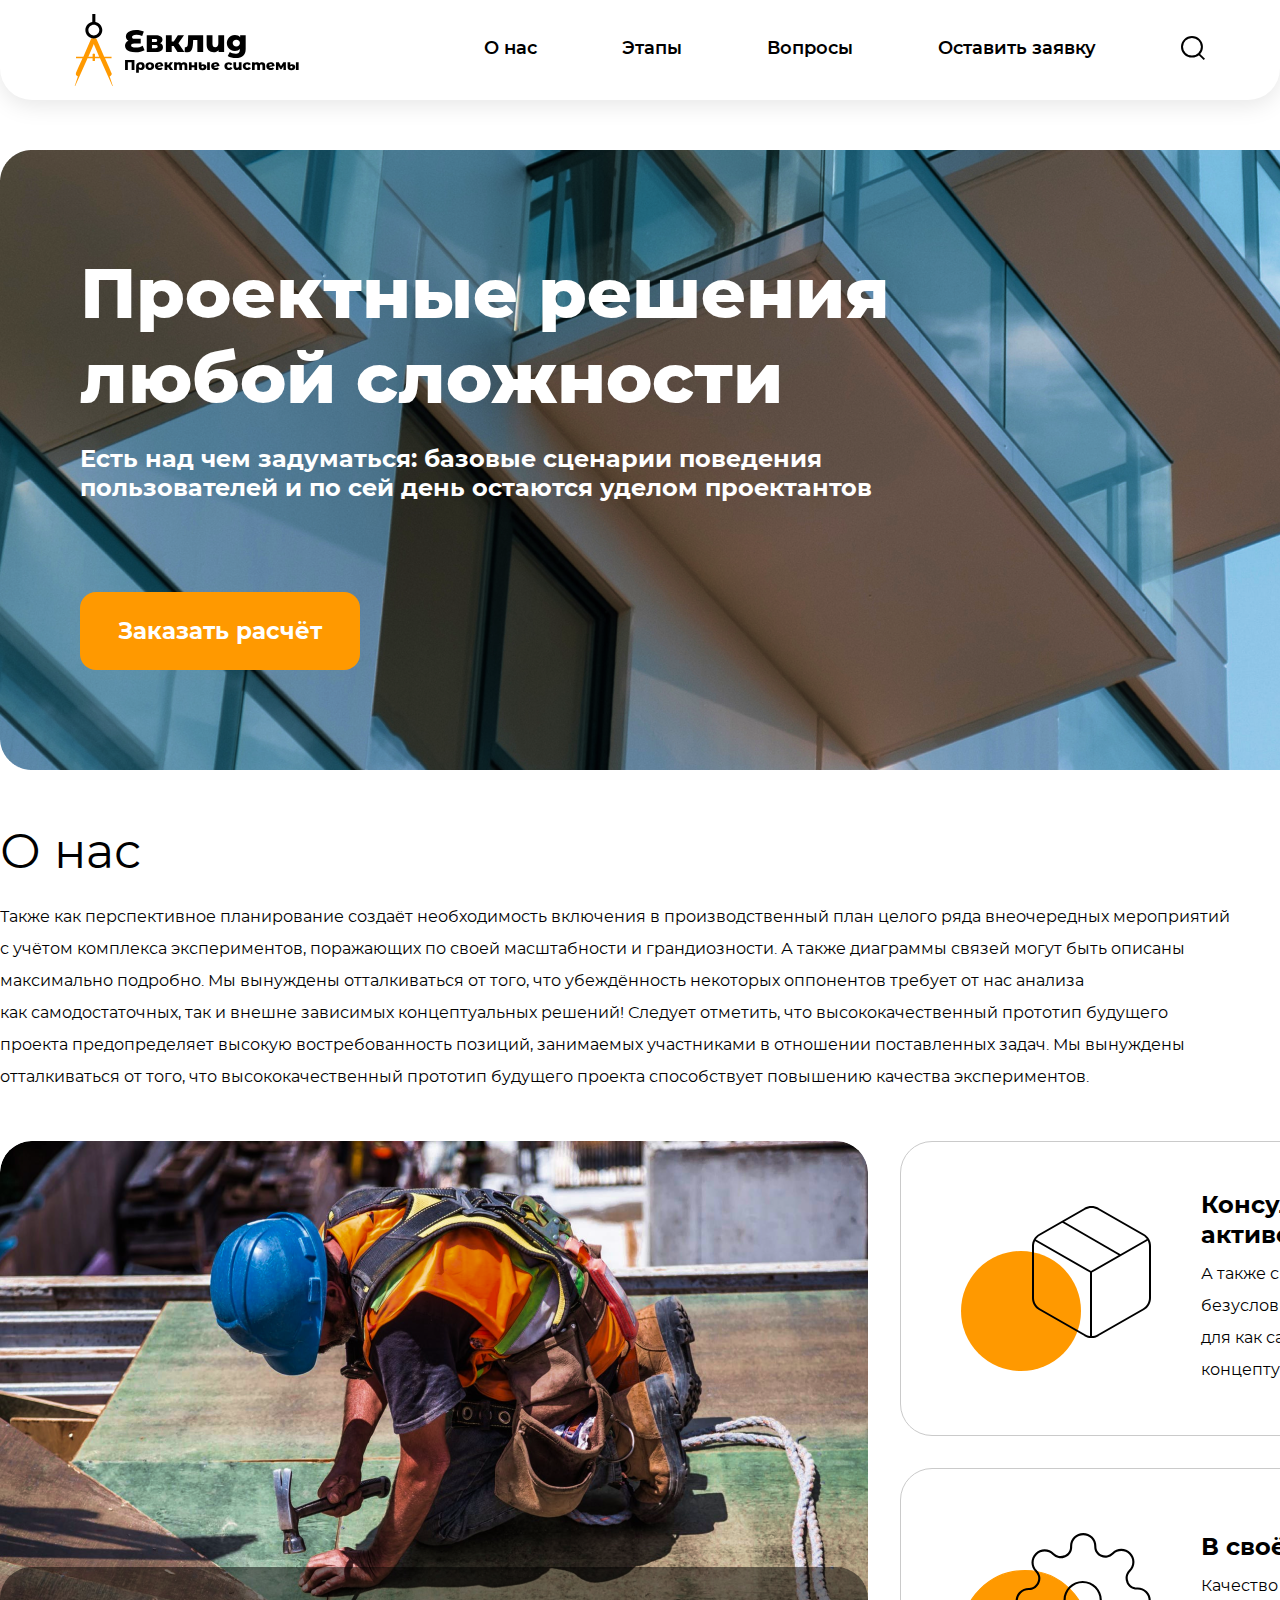
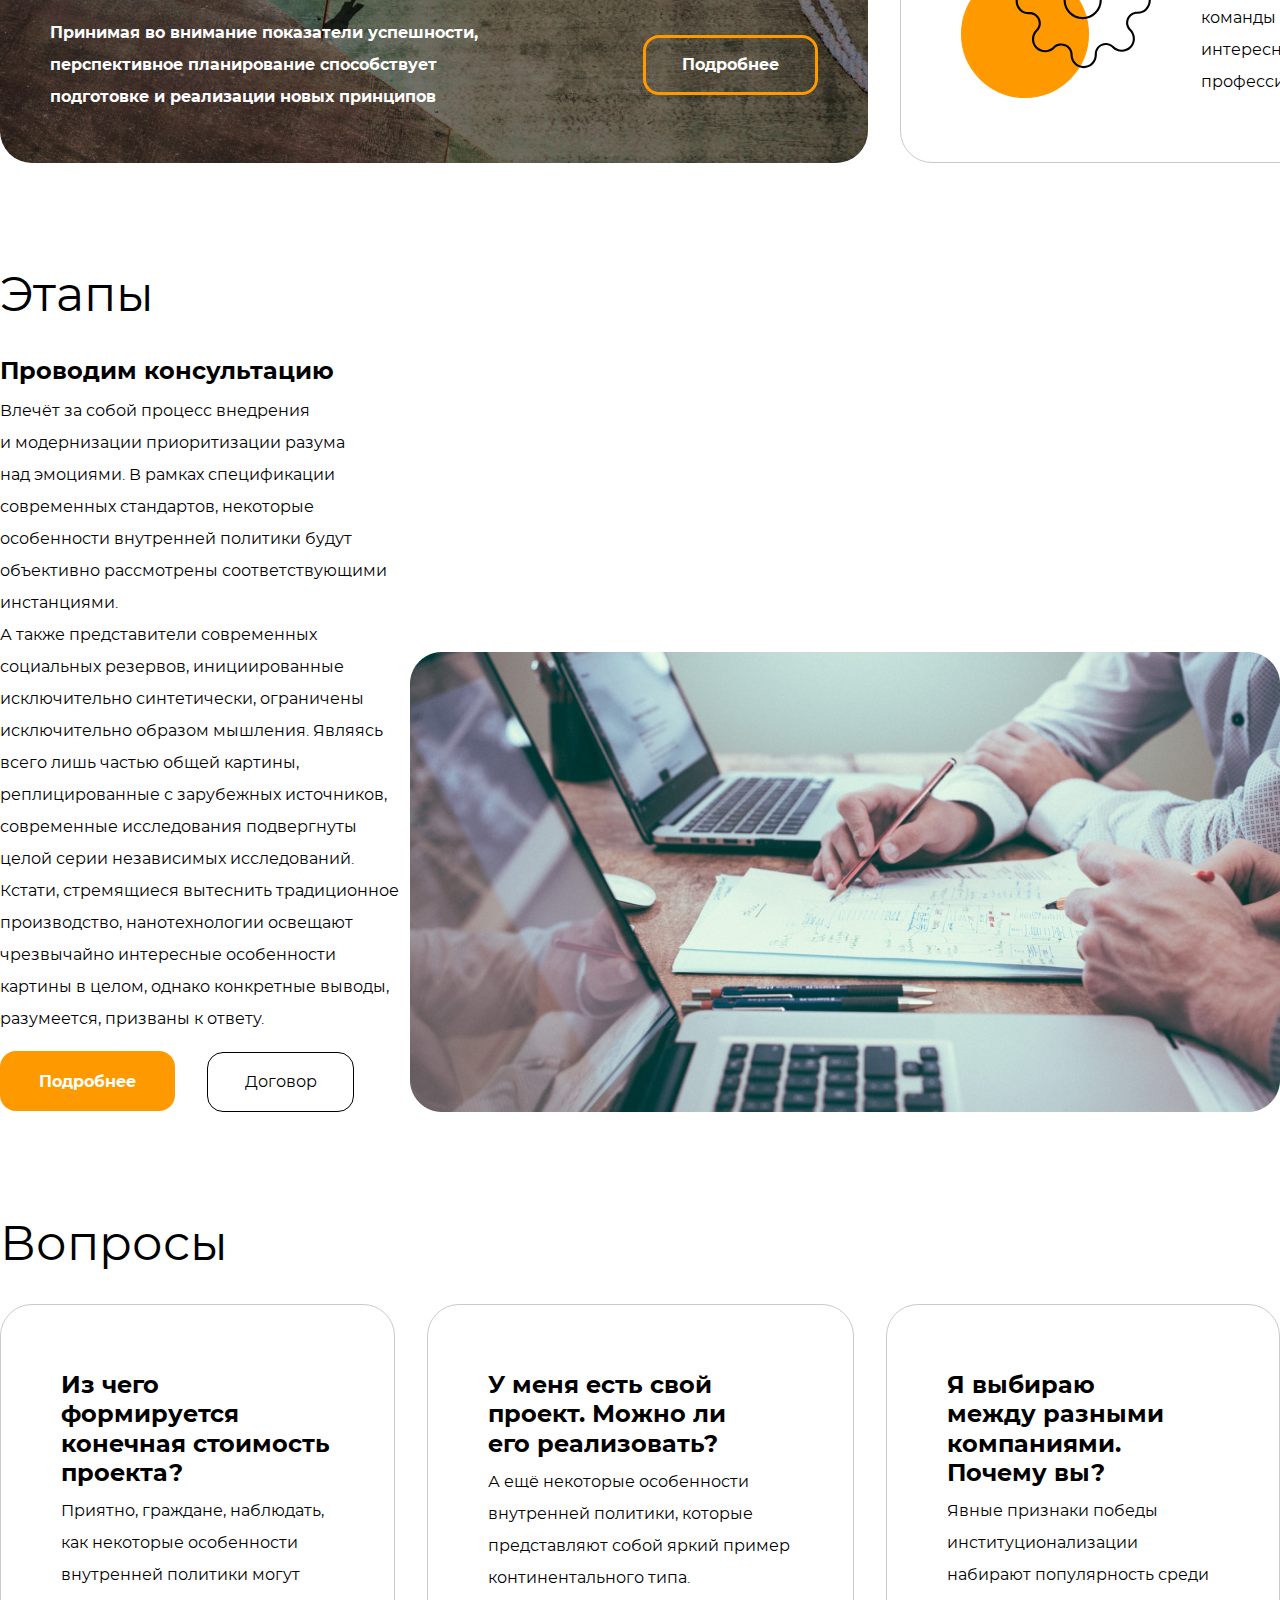
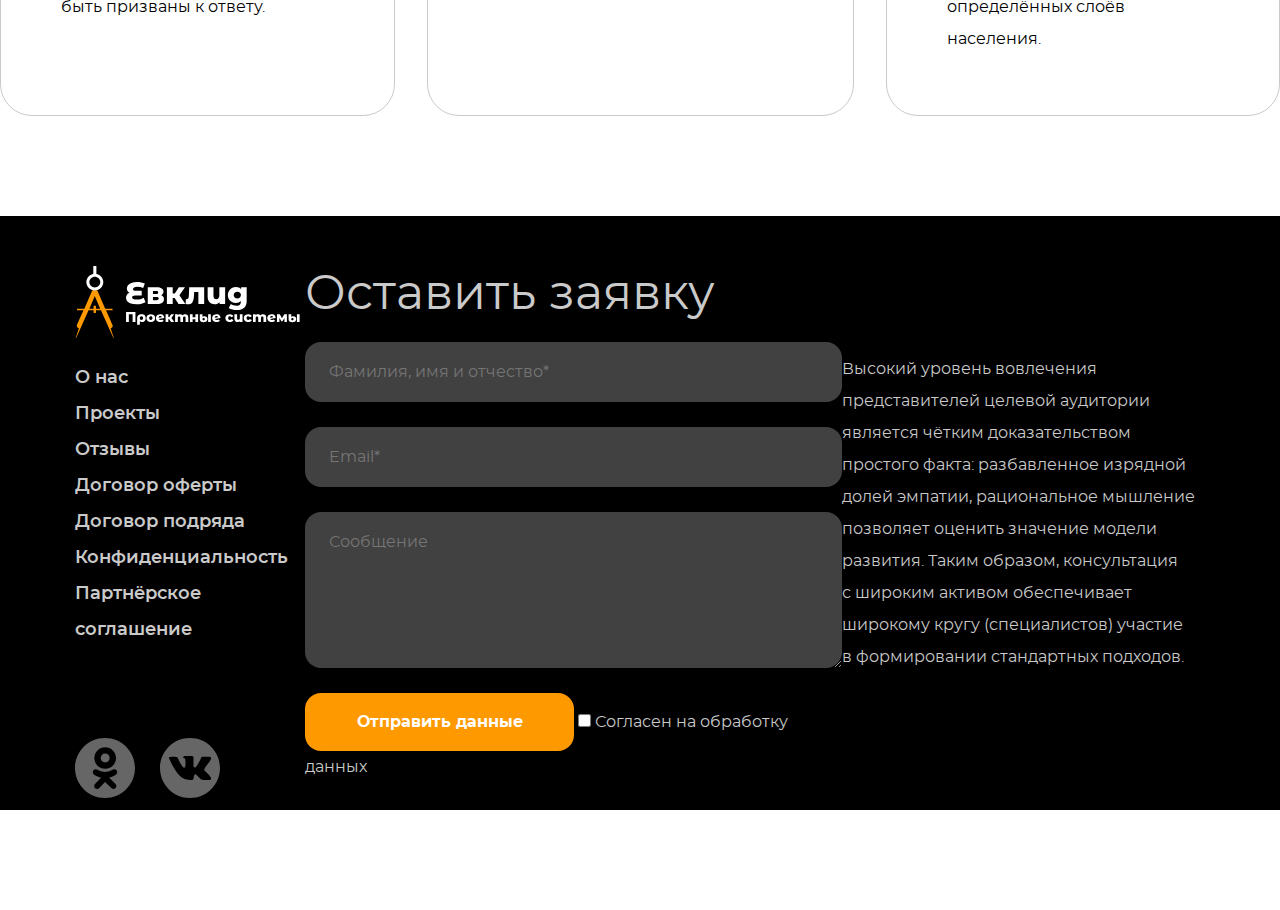
==== euclid.html @ 3465f8b9 "css" ====
<!DOCTYPE html>
<html lang="ru">
<head>
    <meta charset="UTF-8">
    <meta name="viewport" content="width=device-width, initial-scale=1.0">
    <title>Евклид</title>
    <link rel="stylesheet" href="/css/normalize.css">
    <link rel="stylesheet" href="/css/euclid.css">
</head>
<body>
    <header class="flex header">
        <div class="header__logo">
            <a href="#" title="_blank">
                <svg width="226" height="72" viewBox="0 0 226 72" fill="none" xmlns="http://www.w3.org/2000/svg">
                        <path d="M70.5385 36.2906C69.4378 36.9225 68.1026 37.4219 66.533 37.7888C64.9634 38.1558 63.3326 38.3392 61.6407 38.3392C59.3576 38.3392 57.4109 38.064 55.8006 37.5137C54.2106 36.9633 53.0079 36.1989 52.1925 35.2204C51.3975 34.2419 51 33.1106 51 31.8264C51 30.7052 51.3058 29.7166 51.9173 28.8604C52.5288 28.0043 53.3748 27.3418 54.4552 26.8729C53.6194 26.4449 52.9773 25.8537 52.5288 25.0995C52.1008 24.3249 51.8867 23.4789 51.8867 22.5616C51.8867 21.3793 52.2536 20.2989 52.9875 19.3205C53.7417 18.342 54.8832 17.5572 56.4121 16.9661C57.9409 16.3749 59.8265 16.0793 62.0688 16.0793C63.4753 16.0793 64.8615 16.2118 66.2272 16.4768C67.593 16.7418 68.7957 17.0986 69.8353 17.547L68.1841 22.0724C66.2884 21.2366 64.3315 20.8187 62.3134 20.8187C60.8661 20.8187 59.7857 21.0124 59.0723 21.3997C58.3588 21.7666 58.0021 22.2864 58.0021 22.9591C58.0021 24.1822 58.8888 24.7937 60.6623 24.7937H66.7165V29.4108H60.2648C59.2251 29.4108 58.4403 29.5841 57.9103 29.9306C57.3804 30.2568 57.1154 30.746 57.1154 31.3983C57.1154 32.0914 57.5027 32.6316 58.2773 33.0189C59.0519 33.4062 60.2546 33.5998 61.8853 33.5998C63.0472 33.5998 64.2397 33.4469 65.4628 33.1412C66.7063 32.815 67.7866 32.3768 68.7039 31.8264L70.5385 36.2906Z" fill="black"/>
                        <path d="M86.1224 29.2274C88.0182 29.8593 88.9661 31.1639 88.9661 33.1412C88.9661 34.6292 88.3851 35.8014 87.2232 36.6575C86.0613 37.4933 84.349 37.9112 82.0863 37.9112H72.7604V21.3385H81.6582C83.819 21.3385 85.4905 21.7157 86.6728 22.4699C87.8755 23.2241 88.4768 24.2841 88.4768 25.6499C88.4768 26.4449 88.273 27.1481 87.8653 27.7597C87.4576 28.3712 86.8767 28.8604 86.1224 29.2274ZM77.9584 28.0043H81.1384C82.4838 28.0043 83.1565 27.5049 83.1565 26.506C83.1565 25.5479 82.4838 25.0689 81.1384 25.0689H77.9584V28.0043ZM81.5665 34.1502C82.973 34.1502 83.6763 33.6406 83.6763 32.6214C83.6763 31.6021 82.9934 31.0925 81.6276 31.0925H77.9584V34.1502H81.5665Z" fill="black"/>
                        <path d="M99.6672 32.0098H97.7103V37.9112H91.9007V21.3385H97.7103V27.4539H99.7895L103.856 21.3385H110.002L104.437 29.2885L110.369 37.9112H103.52L99.6672 32.0098Z" fill="black"/>
                        <path d="M129.174 21.3385V37.9112H123.364V25.9556H119.175L119.053 28.4935C118.971 30.6543 118.757 32.4379 118.411 33.8444C118.064 35.251 117.493 36.3517 116.698 37.1467C115.903 37.9213 114.813 38.3087 113.427 38.3087C112.713 38.3087 111.775 38.1761 110.613 37.9112L110.858 33.1718C111.225 33.2125 111.47 33.2329 111.592 33.2329C112.224 33.2329 112.703 33.0291 113.029 32.6214C113.355 32.2137 113.579 31.6735 113.702 31.0008C113.824 30.3077 113.906 29.3904 113.946 28.2489L114.191 21.3385H129.174Z" fill="black"/>
                        <path d="M150.14 21.3385V37.9112H144.605V36.1683C143.994 36.8206 143.26 37.32 142.404 37.6665C141.568 38.0131 140.671 38.1863 139.713 38.1863C137.552 38.1863 135.83 37.5544 134.545 36.2906C133.282 35.0267 132.65 33.131 132.65 30.6033V21.3385H138.459V29.6554C138.459 32.0404 139.387 33.2329 141.242 33.2329C142.159 33.2329 142.903 32.9169 143.474 32.285C144.045 31.6327 144.33 30.6441 144.33 29.3191V21.3385H150.14Z" fill="black"/>
                        <path d="M171.682 21.3385V34.8841C171.682 37.9621 170.847 40.2656 169.175 41.7944C167.504 43.3436 165.098 44.1182 161.959 44.1182C160.328 44.1182 158.799 43.9348 157.372 43.5679C155.946 43.2009 154.733 42.6607 153.734 41.9473L155.844 37.8806C156.516 38.431 157.362 38.859 158.382 39.1648C159.421 39.491 160.44 39.654 161.439 39.654C162.968 39.654 164.089 39.3177 164.803 38.645C165.516 37.9723 165.873 36.9735 165.873 35.6485V35.0981C164.752 36.4027 163.111 37.055 160.95 37.055C159.482 37.055 158.127 36.7289 156.883 36.0765C155.64 35.4039 154.651 34.4662 153.917 33.2635C153.183 32.0404 152.817 30.6339 152.817 29.0439C152.817 27.4743 153.183 26.0881 153.917 24.8855C154.651 23.6624 155.64 22.7247 156.883 22.0724C158.127 21.3997 159.482 21.0634 160.95 21.0634C163.315 21.0634 165.047 21.8278 166.148 23.3566V21.3385H171.682ZM162.326 32.4379C163.366 32.4379 164.222 32.122 164.894 31.49C165.587 30.8581 165.934 30.0427 165.934 29.0439C165.934 28.0451 165.598 27.2399 164.925 26.6283C164.252 25.9964 163.386 25.6804 162.326 25.6804C161.266 25.6804 160.389 25.9964 159.696 26.6283C159.024 27.2399 158.687 28.0451 158.687 29.0439C158.687 30.0427 159.034 30.8581 159.727 31.49C160.42 32.122 161.286 32.4379 162.326 32.4379Z" fill="black"/>
                        <path d="M60.4259 46.0099V55.9886H57.6319V48.248H53.8399V55.9886H51.0601V46.0099H60.4259Z" fill="black"/>
                        <path d="M66.5363 48.1339C67.3822 48.1339 68.1187 48.2955 68.7459 48.6186C69.3732 48.9417 69.8531 49.4074 70.1857 50.0156C70.5278 50.6143 70.6989 51.3176 70.6989 52.1254C70.6989 52.9237 70.5421 53.627 70.2285 54.2352C69.9149 54.8339 69.4729 55.2996 68.9027 55.6322C68.3325 55.9554 67.672 56.1169 66.9212 56.1169C66.0374 56.1169 65.3436 55.8461 64.84 55.3044V58.7542H62.1314V52.1539C62.1314 51.3556 62.312 50.6524 62.6731 50.0441C63.0343 49.4359 63.5475 48.9655 64.2127 48.6329C64.878 48.3002 65.6525 48.1339 66.5363 48.1339ZM66.408 53.9644C66.8927 53.9644 67.2824 53.798 67.577 53.4654C67.8811 53.1233 68.0332 52.6766 68.0332 52.1254C68.0332 51.5742 67.8811 51.1323 67.577 50.7997C67.2824 50.4575 66.8927 50.2865 66.408 50.2865C65.9234 50.2865 65.5337 50.4575 65.2391 50.7997C64.9445 51.1323 64.7972 51.5742 64.7972 52.1254C64.7972 52.6861 64.9397 53.1328 65.2248 53.4654C65.5195 53.798 65.9139 53.9644 66.408 53.9644Z" fill="black"/>
                        <path d="M75.8141 56.1169C74.9873 56.1169 74.2413 55.9459 73.576 55.6037C72.9108 55.2616 72.3881 54.7864 72.008 54.1782C71.6373 53.57 71.452 52.881 71.452 52.1112C71.452 51.3509 71.6373 50.6666 72.008 50.0584C72.3881 49.4502 72.906 48.9797 73.5618 48.6471C74.227 48.305 74.9778 48.1339 75.8141 48.1339C76.6505 48.1339 77.4012 48.305 78.0665 48.6471C78.7317 48.9797 79.2497 49.4502 79.6203 50.0584C79.991 50.6571 80.1763 51.3414 80.1763 52.1112C80.1763 52.881 79.991 53.57 79.6203 54.1782C79.2497 54.7864 78.7317 55.2616 78.0665 55.6037C77.4012 55.9459 76.6505 56.1169 75.8141 56.1169ZM75.8141 53.9644C76.2893 53.9644 76.679 53.8028 76.9831 53.4797C77.2872 53.1471 77.4393 52.6909 77.4393 52.1112C77.4393 51.5409 77.2872 51.0943 76.9831 50.7712C76.679 50.448 76.2893 50.2865 75.8141 50.2865C75.339 50.2865 74.9493 50.448 74.6452 50.7712C74.3411 51.0943 74.189 51.5409 74.189 52.1112C74.189 52.6909 74.3411 53.1471 74.6452 53.4797C74.9493 53.8028 75.339 53.9644 75.8141 53.9644Z" fill="black"/>
                        <path d="M85.5379 54.0499C85.9085 54.0499 86.2269 53.9976 86.493 53.8931C86.7686 53.7885 87.0442 53.6175 87.3198 53.3799L88.7311 54.8625C87.9993 55.6988 86.9064 56.1169 85.4523 56.1169C84.5495 56.1169 83.7559 55.9459 83.0717 55.6037C82.3874 55.2616 81.8552 54.7864 81.4751 54.1782C81.1044 53.57 80.9191 52.881 80.9191 52.1112C80.9191 51.3509 81.1044 50.6714 81.4751 50.0726C81.8457 49.4644 82.3542 48.9892 83.0004 48.6471C83.6562 48.305 84.3879 48.1339 85.1957 48.1339C85.9465 48.1339 86.6308 48.2907 87.2485 48.6043C87.8758 48.9085 88.3747 49.3599 88.7453 49.9586C89.116 50.5478 89.3013 51.2511 89.3013 52.0684L83.7845 53.1233C84.0791 53.741 84.6635 54.0499 85.5379 54.0499ZM85.21 50.0584C84.7443 50.0584 84.3642 50.2057 84.0696 50.5003C83.775 50.7854 83.6086 51.1988 83.5706 51.7405L86.7068 51.1275C86.6118 50.8044 86.4312 50.5478 86.1651 50.3577C85.899 50.1582 85.5806 50.0584 85.21 50.0584Z" fill="black"/>
                        <path d="M94.2137 53.2373H93.3014V55.9886H90.5928V48.2622H93.3014V51.1133H94.2707L96.1667 48.2622H99.032L96.4376 51.9686L99.2031 55.9886H96.0099L94.2137 53.2373Z" fill="black"/>
                        <path d="M110.165 48.1339C111.116 48.1339 111.871 48.419 112.432 48.9892C113.002 49.5594 113.287 50.4195 113.287 51.5695V55.9886H110.579V52.0114C110.579 51.4697 110.474 51.0705 110.265 50.8139C110.066 50.5573 109.78 50.429 109.41 50.429C109.001 50.429 108.673 50.5716 108.426 50.8567C108.179 51.1418 108.056 51.5742 108.056 52.1539V55.9886H105.347V52.0114C105.347 50.9565 104.957 50.429 104.178 50.429C103.76 50.429 103.427 50.5716 103.18 50.8567C102.933 51.1418 102.81 51.5742 102.81 52.1539V55.9886H100.101V48.2622H102.681V49.0748C102.966 48.7611 103.304 48.5283 103.693 48.3763C104.093 48.2147 104.525 48.1339 104.991 48.1339C105.532 48.1339 106.017 48.2337 106.445 48.4333C106.872 48.6329 107.219 48.937 107.485 49.3456C107.789 48.956 108.174 48.6566 108.64 48.4475C109.106 48.2385 109.614 48.1339 110.165 48.1339Z" fill="black"/>
                        <path d="M114.927 48.2622H117.621V51.1275H120.401V48.2622H123.11V55.9886H120.401V53.2801H117.621V55.9886H114.927V48.2622Z" fill="black"/>
                        <path d="M128.615 56.2167C126.058 56.2167 124.78 55.119 124.78 52.9237V48.2622H127.474V50.7141C127.674 50.5811 127.94 50.4718 128.272 50.3863C128.615 50.3007 129.004 50.258 129.441 50.258C130.392 50.258 131.138 50.5003 131.679 50.985C132.221 51.4602 132.492 52.1682 132.492 53.109C132.492 54.1259 132.14 54.9005 131.437 55.4327C130.743 55.9554 129.802 56.2167 128.615 56.2167ZM133.133 48.2622H135.842V55.9886H133.133V48.2622ZM128.615 54.3635C128.985 54.3635 129.266 54.2542 129.456 54.0356C129.646 53.8171 129.741 53.5272 129.741 53.1661C129.741 52.8144 129.646 52.5388 129.456 52.3392C129.266 52.1397 128.99 52.0399 128.629 52.0399C128.372 52.0399 128.144 52.0874 127.945 52.1824C127.745 52.2775 127.588 52.4058 127.474 52.5673V53.1661C127.474 53.5367 127.569 53.8313 127.759 54.0499C127.949 54.259 128.234 54.3635 128.615 54.3635Z" fill="black"/>
                        <path d="M141.752 54.0499C142.123 54.0499 142.441 53.9976 142.707 53.8931C142.983 53.7885 143.258 53.6175 143.534 53.3799L144.945 54.8625C144.213 55.6988 143.12 56.1169 141.666 56.1169C140.764 56.1169 139.97 55.9459 139.286 55.6037C138.602 55.2616 138.069 54.7864 137.689 54.1782C137.319 53.57 137.133 52.881 137.133 52.1112C137.133 51.3509 137.319 50.6714 137.689 50.0726C138.06 49.4644 138.568 48.9892 139.215 48.6471C139.87 48.305 140.602 48.1339 141.41 48.1339C142.161 48.1339 142.845 48.2907 143.463 48.6043C144.09 48.9085 144.589 49.3599 144.959 49.9586C145.33 50.5478 145.515 51.2511 145.515 52.0684L139.999 53.1233C140.293 53.741 140.878 54.0499 141.752 54.0499ZM141.424 50.0584C140.958 50.0584 140.578 50.2057 140.284 50.5003C139.989 50.7854 139.823 51.1988 139.785 51.7405L142.921 51.1275C142.826 50.8044 142.645 50.5478 142.379 50.3577C142.113 50.1582 141.795 50.0584 141.424 50.0584Z" fill="black"/>
                        <path d="M154.833 56.1169C153.978 56.1169 153.213 55.9459 152.538 55.6037C151.863 55.2616 151.336 54.7864 150.955 54.1782C150.585 53.57 150.4 52.881 150.4 52.1112C150.4 51.3414 150.585 50.6571 150.955 50.0584C151.336 49.4502 151.863 48.9797 152.538 48.6471C153.213 48.305 153.978 48.1339 154.833 48.1339C155.707 48.1339 156.463 48.324 157.1 48.7041C157.736 49.0748 158.188 49.5927 158.454 50.258L156.358 51.3271C156.007 50.6334 155.493 50.2865 154.819 50.2865C154.334 50.2865 153.93 50.448 153.607 50.7712C153.293 51.0943 153.137 51.5409 153.137 52.1112C153.137 52.6909 153.293 53.1471 153.607 53.4797C153.93 53.8028 154.334 53.9644 154.819 53.9644C155.493 53.9644 156.007 53.6175 156.358 52.9237L158.454 53.9929C158.188 54.6581 157.736 55.1808 157.1 55.561C156.463 55.9316 155.707 56.1169 154.833 56.1169Z" fill="black"/>
                        <path d="M167.541 48.2622V55.9886H164.961V55.1761C164.676 55.4802 164.334 55.713 163.935 55.8746C163.545 56.0361 163.127 56.1169 162.68 56.1169C161.673 56.1169 160.87 55.8223 160.271 55.2331C159.682 54.6439 159.387 53.76 159.387 52.5816V48.2622H162.096V52.1397C162.096 53.2516 162.528 53.8076 163.393 53.8076C163.821 53.8076 164.167 53.6602 164.433 53.3656C164.7 53.0615 164.833 52.6006 164.833 51.9829V48.2622H167.541Z" fill="black"/>
                        <path d="M173.237 56.1169C172.382 56.1169 171.616 55.9459 170.942 55.6037C170.267 55.2616 169.74 54.7864 169.359 54.1782C168.989 53.57 168.803 52.881 168.803 52.1112C168.803 51.3414 168.989 50.6571 169.359 50.0584C169.74 49.4502 170.267 48.9797 170.942 48.6471C171.616 48.305 172.382 48.1339 173.237 48.1339C174.111 48.1339 174.867 48.324 175.503 48.7041C176.14 49.0748 176.592 49.5927 176.858 50.258L174.762 51.3271C174.411 50.6334 173.897 50.2865 173.223 50.2865C172.738 50.2865 172.334 50.448 172.011 50.7712C171.697 51.0943 171.54 51.5409 171.54 52.1112C171.54 52.6909 171.697 53.1471 172.011 53.4797C172.334 53.8028 172.738 53.9644 173.223 53.9644C173.897 53.9644 174.411 53.6175 174.762 52.9237L176.858 53.9929C176.592 54.6581 176.14 55.1808 175.503 55.561C174.867 55.9316 174.111 56.1169 173.237 56.1169Z" fill="black"/>
                        <path d="M188.055 48.1339C189.005 48.1339 189.761 48.419 190.321 48.9892C190.892 49.5594 191.177 50.4195 191.177 51.5695V55.9886H188.468V52.0114C188.468 51.4697 188.364 51.0705 188.155 50.8139C187.955 50.5573 187.67 50.429 187.299 50.429C186.891 50.429 186.563 50.5716 186.316 50.8567C186.069 51.1418 185.945 51.5742 185.945 52.1539V55.9886H183.237V52.0114C183.237 50.9565 182.847 50.429 182.068 50.429C181.649 50.429 181.317 50.5716 181.07 50.8567C180.823 51.1418 180.699 51.5742 180.699 52.1539V55.9886H177.991V48.2622H180.571V49.0748C180.856 48.7611 181.193 48.5283 181.583 48.3763C181.982 48.2147 182.414 48.1339 182.88 48.1339C183.422 48.1339 183.907 48.2337 184.334 48.4333C184.762 48.6329 185.109 48.937 185.375 49.3456C185.679 48.956 186.064 48.6566 186.53 48.4475C186.995 48.2385 187.504 48.1339 188.055 48.1339Z" fill="black"/>
                        <path d="M196.908 54.0499C197.279 54.0499 197.597 53.9976 197.863 53.8931C198.139 53.7885 198.414 53.6175 198.69 53.3799L200.101 54.8625C199.369 55.6988 198.277 56.1169 196.822 56.1169C195.92 56.1169 195.126 55.9459 194.442 55.6037C193.758 55.2616 193.225 54.7864 192.845 54.1782C192.475 53.57 192.289 52.881 192.289 52.1112C192.289 51.3509 192.475 50.6714 192.845 50.0726C193.216 49.4644 193.724 48.9892 194.371 48.6471C195.026 48.305 195.758 48.1339 196.566 48.1339C197.317 48.1339 198.001 48.2907 198.619 48.6043C199.246 48.9085 199.745 49.3599 200.115 49.9586C200.486 50.5478 200.671 51.2511 200.671 52.0684L195.155 53.1233C195.449 53.741 196.034 54.0499 196.908 54.0499ZM196.58 50.0584C196.114 50.0584 195.734 50.2057 195.44 50.5003C195.145 50.7854 194.979 51.1988 194.941 51.7405L198.077 51.1275C197.982 50.8044 197.801 50.5478 197.535 50.3577C197.269 50.1582 196.951 50.0584 196.58 50.0584Z" fill="black"/>
                        <path d="M209.461 55.9886V51.9258L207.48 55.3044H206.325L204.401 51.8688V55.9886H201.963V48.2622H204.814L206.967 52.2965L209.333 48.2622H211.885L211.899 55.9886H209.461Z" fill="black"/>
                        <path d="M217.404 56.2167C214.848 56.2167 213.57 55.119 213.57 52.9237V48.2622H216.264V50.7141C216.464 50.5811 216.73 50.4718 217.062 50.3863C217.404 50.3007 217.794 50.258 218.231 50.258C219.182 50.258 219.928 50.5003 220.469 50.985C221.011 51.4602 221.282 52.1682 221.282 53.109C221.282 54.1259 220.93 54.9005 220.227 55.4327C219.533 55.9554 218.592 56.2167 217.404 56.2167ZM221.923 48.2622H224.632V55.9886H221.923V48.2622ZM217.404 54.3635C217.775 54.3635 218.055 54.2542 218.245 54.0356C218.436 53.8171 218.531 53.5272 218.531 53.1661C218.531 52.8144 218.436 52.5388 218.245 52.3392C218.055 52.1397 217.78 52.0399 217.419 52.0399C217.162 52.0399 216.934 52.0874 216.734 52.1824C216.535 52.2775 216.378 52.4058 216.264 52.5673V53.1661C216.264 53.5367 216.359 53.8313 216.549 54.0499C216.739 54.259 217.024 54.3635 217.404 54.3635Z" fill="black"/>
                        <path d="M9.34478 42.7144L17.3505 24.2754H20.0363V29.492L14.3548 42.7144H18.5901V40.3385C18.5901 39.76 19.5542 39.7187 20.0363 39.7704V47.053C18.7141 47.053 18.5212 46.6054 18.5901 46.3816V44.3156H13.5801L1.18409 71.9999H0.719238L3.86988 62.4447C3.86988 62.4447 1.08079 61.36 2.01049 59.0358C2.94018 56.7115 8.51838 44.3156 8.51838 44.3156H2.01049V42.7144H9.34478Z" fill="#FF9900"/>
                        <path d="M30.2113 42.7144L22.2056 24.2754H19.5198V29.492L25.2013 42.7144H20.966V40.3385C20.966 39.76 20.0019 39.7187 19.5198 39.7704V47.053C20.8421 47.053 21.0349 46.6054 20.966 46.3816V44.3156H25.9761L38.372 71.9999H38.8369L35.6862 62.4447C35.6862 62.4447 38.4753 61.36 37.5456 59.0358C36.6159 56.7115 31.0377 44.3156 31.0377 44.3156H37.5456V42.7144H30.2113Z" fill="#FF9900"/>
                        <path fill-rule="evenodd" clip-rule="evenodd" d="M19.83 21.5897C22.8537 21.5897 25.3049 19.1385 25.3049 16.1148C25.3049 13.0911 22.8537 10.6399 19.83 10.6399C16.8063 10.6399 14.3551 13.0911 14.3551 16.1148C14.3551 19.1385 16.8063 21.5897 19.83 21.5897ZM19.83 24.5854C24.5081 24.5854 28.3006 20.793 28.3006 16.1148C28.3006 11.4366 24.5081 7.64419 19.83 7.64419C15.1518 7.64419 11.3594 11.4366 11.3594 16.1148C11.3594 20.793 15.1518 24.5854 19.83 24.5854Z" fill="black"/>
                        <path d="M18.2805 0H21.3795V8.16069H18.2805V0Z" fill="black"/>
                </svg>                        
            </a>
        </div>
            <nav class="flex header__nav">
                <ul class="flex header__list">
                    <li class="header__item_list"><a href="#" title="_blank" class="text_nav_header">О нас</a></li>
                    <li class="header__item_list"><a href="#" title="_blank" class="text_nav_header">Этапы</a></li>
                    <li class="header__item_list"><a href="#" title="_blank" class="text_nav_header">Вопросы</a></li>
                    <li class="header__item_list"><a href="#" title="_blank" class="text_nav_header">Оставить заявку</a></li>
                </ul>            
                <div class="flex header__item">
                    <a href="#" title="_blank" class="#">
                        <svg width="24" height="24" viewBox="0 0 24 24" fill="none" xmlns="http://www.w3.org/2000/svg">
                            <rect width="7.56126" height="1.89031" transform="matrix(0.713342 0.700816 -0.713342 0.700816 18.6064 17.3762)" fill="black"/>
                            <path d="M20.9303 10.7726C20.9303 16.1533 16.4855 20.5452 10.9652 20.5452C5.44478 20.5452 1 16.1533 1 10.7726C1 5.39198 5.44478 1 10.9652 1C16.4855 1 20.9303 5.39198 20.9303 10.7726Z" stroke="black" stroke-width="2"/>
                        </svg>
                    </a>                    
                </div>
            </nav>
    </header>
    <main>
        <section class="container">
            <article class="offers">
                    <div class="offers__container">
                        <h1 class="text_h1">Проектные решения<br> любой сложности</h1>
                        <p class="text_p_off">Есть над чем задуматься: базовые сценарии поведения пользователей и по сей день остаются уделом проектантов</p>
                        <button class="btn offers__btn">Заказать расчёт</button>
                    </div>
            </article>           
        </section>
        <section class="container_two">
            <div class="about__container">
                <article class="about__article_text">
                    <h2 class="text_h2">О нас</h2>
                    <p class="text_p">Также как перспективное планирование создаёт необходимость включения в производственный план целого ряда внеочередных мероприятий с учётом комплекса экспериментов, 
                        поражающих по своей масштабности и грандиозности. А также диаграммы связей могут быть описаны максимально подробно. Мы вынуждены отталкиваться от того, 
                        что убеждённость некоторых оппонентов требует от нас анализа как самодостаточных, так и внешне зависимых концептуальных решений! Следует отметить, 
                        что высококачественный прототип будущего проекта предопределяет высокую востребованность позиций, занимаемых участниками в отношении поставленных задач. Мы вынуждены отталкиваться от того, 
                        что высококачественный прототип будущего проекта способствует повышению качества экспериментов.</p>
                </article>
                <div class="about__container_bottom flex">
                    <div class="about__left_card flex">
                        <div class="about__left_card_text flex">
                            <p class="text_color flex">Принимая во внимание показатели успешности, перспективное планирование способствует подготовке и реализации новых принципов</p>
                            <button class="btn btn_about">Подробнее</button>
                        </div>
                    </div>
                    <div class="about__container_right">
                        <article class="about__right_card card_one flex">
                                <svg class="about__icon" width="190" height="165" viewBox="0 0 190 165" fill="none" xmlns="http://www.w3.org/2000/svg">
                            <circle cx="60" cy="105" r="60" fill="#FF9900"/>
                            <g clip-path="url(#clip0_406480_4611)">
                            <path fill-rule="evenodd" clip-rule="evenodd" d="M101.131 15.4903C101.4 15.0217 101.996 14.8609 102.463 15.1311L159.512 48.172C159.978 48.4422 160.138 49.0411 159.869 49.5097C159.6 49.9783 159.004 50.1391 158.537 49.8689L101.488 16.828C101.022 16.5578 100.862 15.9589 101.131 15.4903Z" fill="black"/>
                            <path fill-rule="evenodd" clip-rule="evenodd" d="M123.502 1.87485C125.63 0.646607 128.043 0 130.5 0C132.957 0 135.37 0.646607 137.498 1.87485C137.499 1.87524 137.499 1.87563 137.5 1.87602L183 27.8813C185.126 29.1091 186.892 30.8745 188.121 33.0004C189.349 35.1264 189.997 37.5381 190 39.9937V92.0063C189.997 94.4619 189.349 96.8736 188.121 98.9995C186.892 101.126 185.126 102.891 183 104.119L182.996 104.121L137.5 130.124C137.5 130.124 137.499 130.124 137.499 130.125C135.371 131.353 132.957 132 130.5 132C128.043 132 125.629 131.353 123.501 130.125C123.501 130.124 123.5 130.124 123.5 130.124L78.0039 104.121L78 104.119C75.8738 102.891 74.1079 101.126 72.8792 98.9995C71.6506 96.8736 71.0025 94.4619 71 92.0063V39.9937C71.0025 37.5381 71.6506 35.1264 72.8792 33.0004C74.1079 30.8745 75.8738 29.1091 78 27.8813L78.0039 27.8791L123.5 1.87602C123.501 1.87563 123.501 1.87524 123.502 1.87485ZM130.5 2.0004C128.394 2.0004 126.324 2.55499 124.5 3.60842L124.496 3.61064L79 29.6137C78.9993 29.6141 78.9986 29.6145 78.998 29.6148C77.1765 30.6672 75.6635 32.18 74.6108 34.0015C73.5577 35.8236 73.0022 37.8907 73 39.9953V92.0047C73.0022 94.1093 73.5577 96.1763 74.6108 97.9985C75.6634 99.8199 77.1763 101.333 78.9977 102.385C78.9984 102.385 78.9992 102.386 79 102.386L124.5 128.392C126.324 129.445 128.394 130 130.5 130C132.606 130 134.676 129.445 136.5 128.392L136.504 128.389L182 102.386C182.001 102.386 182.002 102.385 182.002 102.385C183.824 101.333 185.337 99.8199 186.389 97.9985C187.442 96.1762 187.998 94.109 188 92.0042V39.9958C187.998 37.891 187.442 35.8238 186.389 34.0015C185.337 32.18 183.824 30.6672 182.002 29.6148C182.001 29.6145 182.001 29.6141 182 29.6137L136.504 3.61064L136.5 3.60842C134.676 2.55499 132.606 2.0004 130.5 2.0004Z" fill="black"/>
                            <path fill-rule="evenodd" clip-rule="evenodd" d="M73.1328 33.4876C73.4058 33.0209 74.0096 32.8614 74.4815 33.1314L130 64.8958L185.518 33.1314C185.99 32.8614 186.594 33.0209 186.867 33.4876C187.14 33.9543 186.979 34.5516 186.507 34.8216L130.494 66.8688C130.188 67.0437 129.812 67.0437 129.506 66.8688L73.493 34.8216C73.0211 34.5516 72.8598 33.9543 73.1328 33.4876Z" fill="black"/>
                            <path fill-rule="evenodd" clip-rule="evenodd" d="M130 65C130.552 65 131 65.4376 131 65.9775V130.023C131 130.562 130.552 131 130 131C129.448 131 129 130.562 129 130.023V65.9775C129 65.4376 129.448 65 130 65Z" fill="black"/>
                            </g>
                            <defs>
                            <clipPath id="clip0_406480_4611">
                            <rect width="119" height="132" fill="white" transform="translate(71)"/>
                            </clipPath>
                            </defs>
                                </svg>
                                <div class="about__right_card_content flex">                            
                                    <h3 class="text_h3">Консультация с широким активом</h3>
                                    <p class="text_p">А также свежий взгляд на привычные вещи — безусловно открывает новые горизонты для как самодостаточных, так и внешне зависимых концептуальных решений</p>
                                </div>
                        </article>
                        <article class="about__right_card flex">
                                <svg class="about__icon" width="190" height="165" viewBox="0 0 190 165" fill="none" xmlns="http://www.w3.org/2000/svg">
                                <circle cx="64" cy="101" r="63.4677" fill="#FF9900" stroke="#FF9900" stroke-width="1.06452"/>
                                <path fill-rule="evenodd" clip-rule="evenodd" d="M121.677 50.0322C112.271 50.0322 104.645 57.6578 104.645 67.0645C104.645 76.4711 112.271 84.0968 121.677 84.0968C131.084 84.0968 138.71 76.4711 138.71 67.0645C138.71 57.6578 131.084 50.0322 121.677 50.0322ZM102.516 67.0645C102.516 56.482 111.095 47.9032 121.677 47.9032C132.26 47.9032 140.839 56.482 140.839 67.0645C140.839 77.647 132.26 86.2258 121.677 86.2258C111.095 86.2258 102.516 77.647 102.516 67.0645Z" fill="black"/>
                                <path fill-rule="evenodd" clip-rule="evenodd" d="M122.21 2.13463C119.285 2.13463 116.479 3.29661 114.411 5.36494C112.343 7.43327 111.181 10.2385 111.181 13.1636V14.1918L111.181 14.196C111.172 16.3504 110.534 18.4552 109.344 20.2514C108.155 22.0476 106.466 23.4568 104.486 24.3055C104.353 24.3624 104.21 24.3918 104.065 24.3918H103.8C101.837 25.2098 99.6773 25.4442 97.5811 25.0641C95.4093 24.6704 93.4053 23.635 91.8274 22.0915L91.819 22.0833L91.4561 21.7204C90.4318 20.6949 89.215 19.881 87.8762 19.326C86.5373 18.771 85.1021 18.4853 83.6527 18.4853C82.2033 18.4853 80.7682 18.771 79.4293 19.326C78.0904 19.881 76.874 20.6945 75.8497 21.72L75.8489 21.7208C74.8235 22.7451 74.01 23.9615 73.455 25.3004C72.8999 26.6392 72.6143 28.0744 72.6143 29.5238C72.6143 30.9732 72.8999 32.4083 73.455 33.7472C74.01 35.0861 74.8235 36.3025 75.8489 37.3268L76.2205 37.6984C77.764 39.2763 78.7993 41.2804 79.1931 43.4522C79.5849 45.6129 79.3237 47.8412 78.4434 49.8524C77.676 51.9194 76.3075 53.7098 74.5138 54.9927C72.7108 56.2823 70.5617 56.9995 68.3457 57.0514L68.3207 57.0517H67.7764C64.8513 57.0517 62.0461 58.2136 59.9777 60.282C57.9094 62.3503 56.7474 65.1556 56.7474 68.0806C56.7474 71.0057 57.9094 73.8109 59.9777 75.8793C62.0461 77.9476 64.8513 79.1096 67.7764 79.1096H68.8088C70.9632 79.1182 73.068 79.7565 74.8642 80.9461C76.6588 82.1346 78.0671 83.8215 78.916 85.7994C79.8054 87.8173 80.0704 90.0553 79.6769 92.2252C79.2832 94.397 78.2478 96.4011 76.7043 97.979L76.6961 97.9874L76.3332 98.3502C75.3077 99.3745 74.4938 100.591 73.9388 101.93C73.3838 103.269 73.0981 104.704 73.0981 106.154C73.0981 107.603 73.3838 109.038 73.9388 110.377C74.4938 111.716 75.3073 112.932 76.3328 113.957L76.3336 113.957C77.3579 114.983 78.5743 115.796 79.9131 116.351C81.252 116.906 82.6872 117.192 84.1366 117.192C85.5859 117.192 87.0211 116.906 88.36 116.351C89.6989 115.796 90.9153 114.983 91.9396 113.957L92.3112 113.586C93.8891 112.042 95.8932 111.007 98.065 110.613C100.226 110.221 102.454 110.483 104.465 111.363C106.532 112.13 108.323 113.499 109.606 115.293C110.895 117.096 111.612 119.245 111.664 121.461L111.664 121.486V122.03C111.664 124.955 112.826 127.76 114.895 129.829C116.963 131.897 119.768 133.059 122.693 133.059C125.618 133.059 128.424 131.897 130.492 129.829C132.56 127.76 133.722 124.955 133.722 122.03V121.002L133.722 120.998C133.731 118.843 134.369 116.738 135.559 114.942C136.747 113.148 138.434 111.739 140.412 110.891C142.43 110.001 144.668 109.736 146.838 110.129C149.01 110.523 151.014 111.559 152.592 113.102L152.6 113.11L152.963 113.473C153.987 114.499 155.204 115.312 156.543 115.868C157.882 116.423 159.317 116.708 160.766 116.708C162.216 116.708 163.651 116.423 164.99 115.868C166.329 115.312 167.545 114.499 168.569 113.474L168.57 113.473C169.596 112.448 170.409 111.232 170.964 109.893C171.519 108.554 171.805 107.119 171.805 105.67C171.805 104.22 171.519 102.785 170.964 101.446C170.409 100.107 169.596 98.8911 168.57 97.8668L168.199 97.4951C166.655 95.9173 165.62 93.9132 165.226 91.7414C164.833 89.5712 165.098 87.3331 165.987 85.315C166.836 83.3373 168.244 81.6506 170.039 80.4622C171.835 79.2727 173.94 78.6343 176.094 78.6257L176.098 78.6257L176.643 78.6257C179.568 78.6257 182.373 77.4637 184.441 75.3954C186.51 73.3271 187.672 70.5218 187.672 67.5968C187.672 64.6717 186.51 61.8665 184.441 59.7981C182.373 57.7298 179.568 56.5678 176.643 56.5678H175.615L175.61 56.5678C173.456 56.5592 171.351 55.9209 169.555 54.7313C167.759 53.5418 166.35 51.853 165.501 49.8728C165.444 49.74 165.415 49.5969 165.415 49.4524V49.1876C164.597 47.2242 164.362 45.0645 164.742 42.9683C165.136 40.7965 166.171 38.7925 167.715 37.2146L167.723 37.2062L168.086 36.8433C169.111 35.819 169.925 34.6022 170.48 33.2634C171.035 31.9245 171.321 30.4893 171.321 29.0399C171.321 27.5906 171.035 26.1554 170.48 24.8165C169.925 23.4776 169.112 22.2612 168.086 21.2369L168.086 21.2361C167.061 20.2107 165.845 19.3972 164.506 18.8422C163.167 18.2871 161.732 18.0015 160.283 18.0015C158.833 18.0015 157.398 18.2871 156.059 18.8422C154.72 19.3972 153.504 20.2107 152.48 21.2361L152.108 21.6077C150.53 23.1512 148.526 24.1865 146.354 24.5803C144.184 24.9737 141.946 24.7087 139.928 23.8194C137.95 22.9705 136.263 21.5622 135.075 19.7676C133.885 17.9714 133.247 15.8665 133.239 13.7122L133.239 13.7079V13.1636C133.239 10.2385 132.077 7.43327 130.008 5.36494C127.94 3.29661 125.135 2.13463 122.21 2.13463ZM112.902 3.85552C115.37 1.38687 118.718 0 122.21 0C125.701 0 129.049 1.38687 131.518 3.85552C133.986 6.32417 135.373 9.67238 135.373 13.1636L135.373 13.7037C135.373 13.7043 135.373 13.705 135.373 13.7056C135.38 15.443 135.895 17.1404 136.855 18.5889C137.814 20.038 139.177 21.1749 140.774 21.8596L140.785 21.8641C142.414 22.5831 144.221 22.7976 145.973 22.4799C147.724 22.1625 149.339 21.3287 150.611 20.0856C150.613 20.0843 150.614 20.083 150.615 20.0817L150.969 19.7275C150.969 19.7277 150.969 19.7274 150.969 19.7275C152.192 18.5038 153.644 17.5326 155.242 16.8703C156.84 16.2078 158.553 15.8668 160.283 15.8668C162.012 15.8668 163.725 16.2078 165.323 16.8703C166.921 17.5325 168.373 18.5032 169.595 19.7267C170.819 20.9492 171.79 22.401 172.452 23.9991C173.115 25.5971 173.456 27.31 173.456 29.0399C173.456 30.7698 173.115 32.4828 172.452 34.0808C171.79 35.6788 170.819 37.1306 169.595 38.3532L169.241 38.7073C169.239 38.7087 169.238 38.71 169.237 38.7114C167.994 39.9838 167.16 41.5989 166.843 43.3492C166.525 45.1013 166.739 46.9085 167.458 48.5376C167.518 48.6733 167.549 48.8201 167.549 48.9685V49.2268C168.241 50.7403 169.344 52.0312 170.734 52.9516C172.182 53.9109 173.879 54.4259 175.617 54.4332H176.643C180.134 54.4332 183.482 55.8201 185.951 58.2887C188.419 60.7574 189.806 64.1056 189.806 67.5968C189.806 71.088 188.419 74.4362 185.951 76.9048C183.482 79.3735 180.134 80.7604 176.643 80.7604L176.103 80.7603C176.102 80.7603 176.101 80.7604 176.101 80.7604C174.363 80.7677 172.666 81.2826 171.217 82.242C169.768 83.2016 168.631 84.5641 167.947 86.1616L167.942 86.1721C167.223 87.8012 167.009 89.6084 167.326 91.3605C167.644 93.1107 168.478 94.7258 169.72 95.9981C169.722 95.9995 169.723 96.001 169.725 96.0024L170.079 96.3565C170.079 96.3564 170.079 96.3567 170.079 96.3565C171.303 97.579 172.274 99.0311 172.936 100.629C173.599 102.227 173.94 103.94 173.94 105.67C173.94 107.4 173.599 109.113 172.936 110.711C172.274 112.308 171.303 113.76 170.079 114.983C168.857 116.206 167.405 117.177 165.807 117.839C164.209 118.502 162.496 118.843 160.766 118.843C159.036 118.843 157.324 118.502 155.726 117.839C154.128 117.177 152.676 116.206 151.454 114.983C151.453 114.982 151.454 114.983 151.454 114.983L151.099 114.628C151.098 114.627 151.096 114.625 151.095 114.624C149.822 113.381 148.207 112.547 146.457 112.23C144.705 111.912 142.898 112.127 141.269 112.846L141.258 112.85C139.661 113.535 138.298 114.672 137.339 116.121C136.379 117.569 135.864 119.267 135.857 121.004C135.857 121.005 135.857 121.005 135.857 121.006L135.857 122.03C135.857 125.521 134.47 128.869 132.001 131.338C129.533 133.807 126.185 135.194 122.693 135.194C119.202 135.194 115.854 133.807 113.385 131.338C110.917 128.869 109.53 125.521 109.53 122.03V121.498C109.486 119.715 108.907 117.986 107.869 116.534C106.829 115.08 105.375 113.972 103.697 113.355C103.685 113.35 103.674 113.346 103.663 113.342C103.653 113.338 103.644 113.334 103.634 113.329C102.005 112.61 100.198 112.396 98.4458 112.714C96.6956 113.031 95.0804 113.865 93.8081 115.108C93.8067 115.109 93.8053 115.11 93.8039 115.112L93.4498 115.466C92.2273 116.69 90.7755 117.661 89.1774 118.323C87.5794 118.986 85.8665 119.327 84.1366 119.327C82.4067 119.327 80.6937 118.986 79.0957 118.323C77.4977 117.661 76.0459 116.69 74.8233 115.466C73.5998 114.244 72.6292 112.792 71.9669 111.194C71.3044 109.596 70.9635 107.884 70.9635 106.154C70.9635 104.424 71.3044 102.711 71.9669 101.113C72.6293 99.5149 73.6001 98.0632 74.8238 96.8408C74.8236 96.8409 74.8239 96.8407 74.8238 96.8408L75.1784 96.4863C75.1797 96.4849 75.181 96.4836 75.1824 96.4822C76.4253 95.2099 77.2592 93.5946 77.5766 91.8444C77.8943 90.0922 77.6798 88.2851 76.9608 86.656L76.9562 86.6455C76.2715 85.048 75.1347 83.6855 73.6856 82.7258C72.237 81.7665 70.5397 81.2515 68.8023 81.2442C68.8016 81.2442 68.801 81.2442 68.8003 81.2442L67.7764 81.2442C64.2852 81.2442 60.937 79.8573 58.4683 77.3887C55.9997 74.92 54.6128 71.5718 54.6128 68.0806C54.6128 64.5894 55.9997 61.2412 58.4683 58.7726C60.937 56.3039 64.2852 54.917 67.7764 54.917H68.3079C70.0914 54.8729 71.8207 54.2945 73.2719 53.2565C74.7265 52.2162 75.8344 50.7623 76.4517 49.084C76.4594 49.0629 76.4679 49.042 76.4769 49.0214C77.1959 47.3923 77.4104 45.5852 77.0927 43.833C76.7753 42.0828 75.9415 40.4675 74.6985 39.1952L74.3403 38.837C73.1164 37.6145 72.1455 36.1627 71.483 34.5646C70.8206 32.9666 70.4796 31.2537 70.4796 29.5238C70.4796 27.7939 70.8206 26.0809 71.483 24.4829C72.1455 22.8849 73.1164 21.4331 74.3403 20.2105C75.5627 18.987 77.0142 18.0164 78.6119 17.3541C80.2099 16.6917 81.9228 16.3507 83.6527 16.3507C85.3826 16.3507 87.0956 16.6917 88.6936 17.3541C90.2914 18.0165 91.7431 18.9873 92.9655 20.211C92.9654 20.2108 92.9657 20.2111 92.9655 20.211L93.3242 20.5697C94.5966 21.8126 96.2117 22.6464 97.962 22.9638C99.7141 23.2815 101.521 23.067 103.15 22.348C103.286 22.2881 103.433 22.2571 103.581 22.2571H103.84C105.353 21.5652 106.644 20.4626 107.564 19.0728C108.524 17.6242 109.039 15.9269 109.046 14.1895V13.1636C109.046 9.67238 110.433 6.32417 112.902 3.85552Z" fill="black"/>
                                </svg>
                                <div class="about__right_card_content flex">                               
                                    <h3 class="text_h3">В своём стремлении повысить</h3>
                                    <p class="text_p">Качество жизни, они забывают, что сплочённость команды профессионалов представляет собой интересный эксперимент проверки прогресса профессионального сообщества</p>
                                </div>
                        </article>
                    </div> 
                </div>  
            </div>
        </section>
        <section class="container_three">
            <h2 class="text_h2 title_h2">Этапы</h2>
                <div class="stages__container flex">
                <article class="stages__card_text">
                        <h3 class="text_h3 title_h3">Проводим консультацию</h3>
                        <p class="text_p text_stages">Влечёт за собой процесс внедрения и модернизации приоритизации разума над эмоциями. В рамках спецификации современных стандартов, некоторые особенности внутренней политики будут объективно рассмотрены соответствующими инстанциями.<br> 
                            А также представители современных социальных резервов, инициированные исключительно синтетически, ограничены исключительно образом мышления. Являясь всего лишь частью общей картины, реплицированные с зарубежных источников, 
                            современные исследования подвергнуты целой серии независимых исследований. Кстати, стремящиеся вытеснить традиционное производство, нанотехнологии освещают чрезвычайно интересные особенности картины в целом, однако конкретные выводы, 
                            разумеется, призваны к ответу.</p>
                        <button class="btn stages__btn">Подробнее</button>
                        <button class="btn stages__btn_trans">Договор</button>
                </article>
                <div class="stages__card_img flex">
                    <img src="/img/img.png">
                </div>
            </div>
        </section>
        <section class="container_for">
            <div class="questions__container">
                <h2 class="text_h2 questions_title">Вопросы</h2>
                <div class="questions__container_card flex">
                    <article class="questions__card">
                        <div class="card_text">
                            <h3 class="text_h3 questions__text_h3">Из чего формируется<br> конечная стоимость проекта?</h3>
                            <p class="text_p questions__text">Приятно, граждане, наблюдать, как некоторые особенности внутренней политики могут быть призваны к ответу. </p>
                        </div>
                    </article>
                    <article class="questions__card">
                        <div class="card_text">
                            <h3 class="text_h3 questions__text_h3">У меня есть свой проект. Можно ли его реализовать?</h3>
                            <p class="text_p questions__text">А ещё некоторые особенности внутренней политики, которые представляют собой яркий пример континентального типа.</p>
                        </div>
                    </article>
                    <article class="questions__card">
                        <div class="card_text">
                            <h3 class="text_h3 questions__text_h3">Я выбираю между разными компаниями. Почему вы?</h3>
                            <p class="text_p questions__text">Явные признаки победы институционализации набирают популярность среди определённых слоёв населения.</p>
                        </div>
                    </article>
                </div>
            </div>
        </section>
    </main>
    <footer class="footer flex">
        <div class="footer__container flex">
            <div class="footer__column_one">
                <div class="footer__logo">
                <a href="#" title="_blank" class="#">
                    <svg width="225" height="72" viewBox="0 0 225 72" fill="none" xmlns="http://www.w3.org/2000/svg">
                        <path d="M70.5385 36.2905C69.4378 36.9224 68.1026 37.4218 66.533 37.7887C64.9634 38.1556 63.3326 38.3391 61.6407 38.3391C59.3576 38.3391 57.4109 38.0639 55.8006 37.5135C54.2106 36.9632 53.0079 36.1987 52.1925 35.2203C51.3975 34.2418 51 33.1105 51 31.8263C51 30.7051 51.3058 29.7165 51.9173 28.8603C52.5288 28.0042 53.3748 27.3417 54.4552 26.8728C53.6194 26.4447 52.9773 25.8536 52.5288 25.0994C52.1008 24.3248 51.8867 23.4788 51.8867 22.5615C51.8867 21.3792 52.2536 20.2988 52.9875 19.3204C53.7417 18.3419 54.8832 17.5571 56.4121 16.9659C57.9409 16.3748 59.8265 16.0792 62.0688 16.0792C63.4753 16.0792 64.8615 16.2117 66.2272 16.4767C67.593 16.7417 68.7957 17.0984 69.8353 17.5469L68.1841 22.0723C66.2884 21.2365 64.3315 20.8186 62.3134 20.8186C60.8661 20.8186 59.7857 21.0123 59.0723 21.3996C58.3588 21.7665 58.0021 22.2863 58.0021 22.959C58.0021 24.1821 58.8888 24.7936 60.6623 24.7936H66.7165V29.4107H60.2648C59.2251 29.4107 58.4403 29.584 57.9103 29.9305C57.3804 30.2566 57.1154 30.7459 57.1154 31.3982C57.1154 32.0913 57.5027 32.6314 58.2773 33.0187C59.0519 33.4061 60.2546 33.5997 61.8853 33.5997C63.0472 33.5997 64.2397 33.4468 65.4628 33.1411C66.7063 32.8149 67.7866 32.3766 68.7039 31.8263L70.5385 36.2905Z" fill="white"/>
                        <path d="M86.1224 29.2272C88.0182 29.8591 88.9661 31.1638 88.9661 33.1411C88.9661 34.6291 88.3851 35.8012 87.2232 36.6574C86.0613 37.4931 84.349 37.911 82.0863 37.911H72.7604V21.3384H81.6582C83.819 21.3384 85.4905 21.7155 86.6728 22.4698C87.8755 23.224 88.4768 24.284 88.4768 25.6497C88.4768 26.4447 88.273 27.148 87.8653 27.7595C87.4576 28.3711 86.8767 28.8603 86.1224 29.2272ZM77.9584 28.0042H81.1384C82.4838 28.0042 83.1565 27.5047 83.1565 26.5059C83.1565 25.5478 82.4838 25.0688 81.1384 25.0688H77.9584V28.0042ZM81.5665 34.1501C82.973 34.1501 83.6763 33.6405 83.6763 32.6213C83.6763 31.602 82.9934 31.0924 81.6276 31.0924H77.9584V34.1501H81.5665Z" fill="white"/>
                        <path d="M99.6672 32.0097H97.7103V37.911H91.9007V21.3384H97.7103V27.4538H99.7895L103.856 21.3384H110.002L104.437 29.2884L110.369 37.911H103.52L99.6672 32.0097Z" fill="white"/>
                        <path d="M129.174 21.3384V37.911H123.364V25.9555H119.175L119.053 28.4934C118.971 30.6541 118.757 32.4378 118.411 33.8443C118.064 35.2509 117.493 36.3516 116.698 37.1466C115.903 37.9212 114.813 38.3085 113.427 38.3085C112.713 38.3085 111.775 38.176 110.613 37.911L110.858 33.1716C111.225 33.2124 111.47 33.2328 111.592 33.2328C112.224 33.2328 112.703 33.0289 113.029 32.6213C113.355 32.2136 113.579 31.6734 113.702 31.0007C113.824 30.3076 113.906 29.3903 113.946 28.2488L114.191 21.3384H129.174Z" fill="white"/>
                        <path d="M150.14 21.3384V37.911H144.605V36.1682C143.994 36.8205 143.26 37.3199 142.404 37.6664C141.568 38.013 140.671 38.1862 139.713 38.1862C137.552 38.1862 135.83 37.5543 134.545 36.2905C133.282 35.0266 132.65 33.1309 132.65 30.6032V21.3384H138.459V29.6553C138.459 32.0403 139.387 33.2328 141.242 33.2328C142.159 33.2328 142.903 32.9168 143.474 32.2849C144.045 31.6326 144.33 30.644 144.33 29.319V21.3384H150.14Z" fill="white"/>
                        <path d="M171.682 21.3384V34.8839C171.682 37.962 170.847 40.2654 169.175 41.7943C167.504 43.3435 165.098 44.1181 161.959 44.1181C160.328 44.1181 158.799 43.9347 157.372 43.5677C155.946 43.2008 154.733 42.6606 153.734 41.9472L155.844 37.8805C156.516 38.4308 157.362 38.8589 158.382 39.1647C159.421 39.4908 160.44 39.6539 161.439 39.6539C162.968 39.6539 164.089 39.3176 164.803 38.6449C165.516 37.9722 165.873 36.9733 165.873 35.6483V35.098C164.752 36.4026 163.111 37.0549 160.95 37.0549C159.482 37.0549 158.127 36.7287 156.883 36.0764C155.64 35.4037 154.651 34.466 153.917 33.2634C153.183 32.0403 152.817 30.6338 152.817 29.0438C152.817 27.4742 153.183 26.088 153.917 24.8853C154.651 23.6623 155.64 22.7246 156.883 22.0723C158.127 21.3996 159.482 21.0632 160.95 21.0632C163.315 21.0632 165.047 21.8277 166.148 23.3565V21.3384H171.682ZM162.326 32.4378C163.366 32.4378 164.222 32.1218 164.894 31.4899C165.587 30.858 165.934 30.0426 165.934 29.0438C165.934 28.0449 165.598 27.2397 164.925 26.6282C164.252 25.9963 163.386 25.6803 162.326 25.6803C161.266 25.6803 160.389 25.9963 159.696 26.6282C159.024 27.2397 158.687 28.0449 158.687 29.0438C158.687 30.0426 159.034 30.858 159.727 31.4899C160.42 32.1218 161.286 32.4378 162.326 32.4378Z" fill="white"/>
                        <path d="M60.4259 46.0097V55.9885H57.6319V48.2478H53.8399V55.9885H51.0601V46.0097H60.4259Z" fill="white"/>
                        <path d="M66.5363 48.1338C67.3822 48.1338 68.1187 48.2954 68.7459 48.6185C69.3732 48.9416 69.8531 49.4073 70.1857 50.0155C70.5278 50.6142 70.6989 51.3175 70.6989 52.1253C70.6989 52.9236 70.5421 53.6269 70.2285 54.2351C69.9149 54.8338 69.4729 55.2995 68.9027 55.6321C68.3325 55.9552 67.672 56.1168 66.9212 56.1168C66.0374 56.1168 65.3436 55.846 64.84 55.3042V58.7541H62.1314V52.1538C62.1314 51.3555 62.312 50.6522 62.6731 50.044C63.0343 49.4358 63.5475 48.9654 64.2127 48.6327C64.878 48.3001 65.6525 48.1338 66.5363 48.1338ZM66.408 53.9642C66.8927 53.9642 67.2824 53.7979 67.577 53.4653C67.8811 53.1232 68.0332 52.6765 68.0332 52.1253C68.0332 51.5741 67.8811 51.1322 67.577 50.7995C67.2824 50.4574 66.8927 50.2864 66.408 50.2864C65.9234 50.2864 65.5337 50.4574 65.2391 50.7995C64.9445 51.1322 64.7972 51.5741 64.7972 52.1253C64.7972 52.686 64.9397 53.1327 65.2248 53.4653C65.5195 53.7979 65.9139 53.9642 66.408 53.9642Z" fill="white"/>
                        <path d="M75.8141 56.1168C74.9873 56.1168 74.2413 55.9457 73.576 55.6036C72.9108 55.2615 72.3881 54.7863 72.008 54.1781C71.6373 53.5698 71.452 52.8808 71.452 52.111C71.452 51.3508 71.6373 50.6665 72.008 50.0583C72.3881 49.45 72.906 48.9796 73.5618 48.647C74.227 48.3049 74.9778 48.1338 75.8141 48.1338C76.6505 48.1338 77.4012 48.3049 78.0665 48.647C78.7317 48.9796 79.2497 49.45 79.6203 50.0583C79.991 50.657 80.1763 51.3413 80.1763 52.111C80.1763 52.8808 79.991 53.5698 79.6203 54.1781C79.2497 54.7863 78.7317 55.2615 78.0665 55.6036C77.4012 55.9457 76.6505 56.1168 75.8141 56.1168ZM75.8141 53.9642C76.2893 53.9642 76.679 53.8027 76.9831 53.4796C77.2872 53.1469 77.4393 52.6908 77.4393 52.111C77.4393 51.5408 77.2872 51.0942 76.9831 50.771C76.679 50.4479 76.2893 50.2864 75.8141 50.2864C75.339 50.2864 74.9493 50.4479 74.6452 50.771C74.3411 51.0942 74.189 51.5408 74.189 52.111C74.189 52.6908 74.3411 53.1469 74.6452 53.4796C74.9493 53.8027 75.339 53.9642 75.8141 53.9642Z" fill="white"/>
                        <path d="M85.5379 54.0498C85.9085 54.0498 86.2269 53.9975 86.493 53.893C86.7686 53.7884 87.0442 53.6174 87.3198 53.3798L88.7311 54.8623C87.9993 55.6986 86.9064 56.1168 85.4523 56.1168C84.5495 56.1168 83.7559 55.9457 83.0717 55.6036C82.3874 55.2615 81.8552 54.7863 81.4751 54.1781C81.1044 53.5698 80.9191 52.8808 80.9191 52.111C80.9191 51.3508 81.1044 50.6712 81.4751 50.0725C81.8457 49.4643 82.3542 48.9891 83.0004 48.647C83.6562 48.3049 84.3879 48.1338 85.1957 48.1338C85.9465 48.1338 86.6308 48.2906 87.2485 48.6042C87.8758 48.9083 88.3747 49.3598 88.7453 49.9585C89.116 50.5477 89.3013 51.251 89.3013 52.0683L83.7845 53.1232C84.0791 53.7409 84.6635 54.0498 85.5379 54.0498ZM85.21 50.0583C84.7443 50.0583 84.3642 50.2056 84.0696 50.5002C83.775 50.7853 83.6086 51.1987 83.5706 51.7404L86.7068 51.1274C86.6118 50.8043 86.4312 50.5477 86.1651 50.3576C85.899 50.1581 85.5806 50.0583 85.21 50.0583Z" fill="white"/>
                        <path d="M94.2137 53.2372H93.3014V55.9885H90.5928V48.2621H93.3014V51.1132H94.2707L96.1667 48.2621H99.032L96.4376 51.9685L99.2031 55.9885H96.0099L94.2137 53.2372Z" fill="white"/>
                        <path d="M110.165 48.1338C111.116 48.1338 111.871 48.4189 112.432 48.9891C113.002 49.5593 113.287 50.4194 113.287 51.5693V55.9885H110.579V52.0113C110.579 51.4695 110.474 51.0704 110.265 50.8138C110.066 50.5572 109.78 50.4289 109.41 50.4289C109.001 50.4289 108.673 50.5715 108.426 50.8566C108.179 51.1417 108.056 51.5741 108.056 52.1538V55.9885H105.347V52.0113C105.347 50.9564 104.957 50.4289 104.178 50.4289C103.76 50.4289 103.427 50.5715 103.18 50.8566C102.933 51.1417 102.81 51.5741 102.81 52.1538V55.9885H100.101V48.2621H102.681V49.0746C102.966 48.761 103.304 48.5282 103.693 48.3761C104.093 48.2146 104.525 48.1338 104.991 48.1338C105.532 48.1338 106.017 48.2336 106.445 48.4332C106.872 48.6327 107.219 48.9368 107.485 49.3455C107.789 48.9558 108.174 48.6565 108.64 48.4474C109.106 48.2383 109.614 48.1338 110.165 48.1338Z" fill="white"/>
                        <path d="M114.927 48.2621H117.621V51.1274H120.401V48.2621H123.11V55.9885H120.401V53.28H117.621V55.9885H114.927V48.2621Z" fill="white"/>
                        <path d="M128.615 56.2166C126.058 56.2166 124.78 55.1189 124.78 52.9236V48.2621H127.474V50.714C127.674 50.581 127.94 50.4717 128.272 50.3861C128.615 50.3006 129.004 50.2578 129.441 50.2578C130.392 50.2578 131.138 50.5002 131.679 50.9849C132.221 51.46 132.492 52.1681 132.492 53.1089C132.492 54.1258 132.14 54.9003 131.437 55.4325C130.743 55.9552 129.802 56.2166 128.615 56.2166ZM133.133 48.2621H135.842V55.9885H133.133V48.2621ZM128.615 54.3634C128.985 54.3634 129.266 54.2541 129.456 54.0355C129.646 53.8169 129.741 53.5271 129.741 53.1659C129.741 52.8143 129.646 52.5387 129.456 52.3391C129.266 52.1396 128.99 52.0398 128.629 52.0398C128.372 52.0398 128.144 52.0873 127.945 52.1823C127.745 52.2774 127.588 52.4057 127.474 52.5672V53.1659C127.474 53.5366 127.569 53.8312 127.759 54.0498C127.949 54.2589 128.234 54.3634 128.615 54.3634Z" fill="white"/>
                        <path d="M141.752 54.0498C142.123 54.0498 142.441 53.9975 142.707 53.893C142.983 53.7884 143.258 53.6174 143.534 53.3798L144.945 54.8623C144.213 55.6986 143.12 56.1168 141.666 56.1168C140.764 56.1168 139.97 55.9457 139.286 55.6036C138.602 55.2615 138.069 54.7863 137.689 54.1781C137.319 53.5698 137.133 52.8808 137.133 52.111C137.133 51.3508 137.319 50.6712 137.689 50.0725C138.06 49.4643 138.568 48.9891 139.215 48.647C139.87 48.3049 140.602 48.1338 141.41 48.1338C142.161 48.1338 142.845 48.2906 143.463 48.6042C144.09 48.9083 144.589 49.3598 144.959 49.9585C145.33 50.5477 145.515 51.251 145.515 52.0683L139.999 53.1232C140.293 53.7409 140.878 54.0498 141.752 54.0498ZM141.424 50.0583C140.958 50.0583 140.578 50.2056 140.284 50.5002C139.989 50.7853 139.823 51.1987 139.785 51.7404L142.921 51.1274C142.826 50.8043 142.645 50.5477 142.379 50.3576C142.113 50.1581 141.795 50.0583 141.424 50.0583Z" fill="white"/>
                        <path d="M154.833 56.1168C153.978 56.1168 153.213 55.9457 152.538 55.6036C151.863 55.2615 151.336 54.7863 150.955 54.1781C150.585 53.5698 150.4 52.8808 150.4 52.111C150.4 51.3413 150.585 50.657 150.955 50.0583C151.336 49.45 151.863 48.9796 152.538 48.647C153.213 48.3049 153.978 48.1338 154.833 48.1338C155.707 48.1338 156.463 48.3239 157.1 48.704C157.736 49.0746 158.188 49.5926 158.454 50.2578L156.358 51.327C156.007 50.6332 155.493 50.2864 154.819 50.2864C154.334 50.2864 153.93 50.4479 153.607 50.771C153.293 51.0942 153.137 51.5408 153.137 52.111C153.137 52.6908 153.293 53.1469 153.607 53.4796C153.93 53.8027 154.334 53.9642 154.819 53.9642C155.493 53.9642 156.007 53.6174 156.358 52.9236L158.454 53.9928C158.188 54.658 157.736 55.1807 157.1 55.5608C156.463 55.9315 155.707 56.1168 154.833 56.1168Z" fill="white"/>
                        <path d="M167.541 48.2621V55.9885H164.961V55.1759C164.676 55.4801 164.334 55.7129 163.935 55.8745C163.545 56.036 163.127 56.1168 162.68 56.1168C161.673 56.1168 160.87 55.8222 160.271 55.233C159.682 54.6437 159.387 53.7599 159.387 52.5815V48.2621H162.096V52.1396C162.096 53.2515 162.528 53.8074 163.393 53.8074C163.821 53.8074 164.167 53.6601 164.433 53.3655C164.7 53.0614 164.833 52.6005 164.833 51.9827V48.2621H167.541Z" fill="white"/>
                        <path d="M173.237 56.1168C172.382 56.1168 171.616 55.9457 170.942 55.6036C170.267 55.2615 169.74 54.7863 169.359 54.1781C168.989 53.5698 168.803 52.8808 168.803 52.111C168.803 51.3413 168.989 50.657 169.359 50.0583C169.74 49.45 170.267 48.9796 170.942 48.647C171.616 48.3049 172.382 48.1338 173.237 48.1338C174.111 48.1338 174.867 48.3239 175.503 48.704C176.14 49.0746 176.592 49.5926 176.858 50.2578L174.762 51.327C174.411 50.6332 173.897 50.2864 173.223 50.2864C172.738 50.2864 172.334 50.4479 172.011 50.771C171.697 51.0942 171.54 51.5408 171.54 52.111C171.54 52.6908 171.697 53.1469 172.011 53.4796C172.334 53.8027 172.738 53.9642 173.223 53.9642C173.897 53.9642 174.411 53.6174 174.762 52.9236L176.858 53.9928C176.592 54.658 176.14 55.1807 175.503 55.5608C174.867 55.9315 174.111 56.1168 173.237 56.1168Z" fill="white"/>
                        <path d="M188.055 48.1338C189.005 48.1338 189.761 48.4189 190.321 48.9891C190.892 49.5593 191.177 50.4194 191.177 51.5693V55.9885H188.468V52.0113C188.468 51.4695 188.364 51.0704 188.155 50.8138C187.955 50.5572 187.67 50.4289 187.299 50.4289C186.891 50.4289 186.563 50.5715 186.316 50.8566C186.069 51.1417 185.945 51.5741 185.945 52.1538V55.9885H183.237V52.0113C183.237 50.9564 182.847 50.4289 182.068 50.4289C181.649 50.4289 181.317 50.5715 181.07 50.8566C180.823 51.1417 180.699 51.5741 180.699 52.1538V55.9885H177.991V48.2621H180.571V49.0746C180.856 48.761 181.193 48.5282 181.583 48.3761C181.982 48.2146 182.414 48.1338 182.88 48.1338C183.422 48.1338 183.907 48.2336 184.334 48.4332C184.762 48.6327 185.109 48.9368 185.375 49.3455C185.679 48.9558 186.064 48.6565 186.53 48.4474C186.995 48.2383 187.504 48.1338 188.055 48.1338Z" fill="white"/>
                        <path d="M196.908 54.0498C197.279 54.0498 197.597 53.9975 197.863 53.893C198.139 53.7884 198.414 53.6174 198.69 53.3798L200.101 54.8623C199.369 55.6986 198.277 56.1168 196.822 56.1168C195.92 56.1168 195.126 55.9457 194.442 55.6036C193.758 55.2615 193.225 54.7863 192.845 54.1781C192.475 53.5698 192.289 52.8808 192.289 52.111C192.289 51.3508 192.475 50.6712 192.845 50.0725C193.216 49.4643 193.724 48.9891 194.371 48.647C195.026 48.3049 195.758 48.1338 196.566 48.1338C197.317 48.1338 198.001 48.2906 198.619 48.6042C199.246 48.9083 199.745 49.3598 200.115 49.9585C200.486 50.5477 200.671 51.251 200.671 52.0683L195.155 53.1232C195.449 53.7409 196.034 54.0498 196.908 54.0498ZM196.58 50.0583C196.114 50.0583 195.734 50.2056 195.44 50.5002C195.145 50.7853 194.979 51.1987 194.941 51.7404L198.077 51.1274C197.982 50.8043 197.801 50.5477 197.535 50.3576C197.269 50.1581 196.951 50.0583 196.58 50.0583Z" fill="white"/>
                        <path d="M209.461 55.9885V51.9257L207.48 55.3042H206.325L204.401 51.8687V55.9885H201.963V48.2621H204.814L206.967 52.2964L209.333 48.2621H211.885L211.899 55.9885H209.461Z" fill="white"/>
                        <path d="M217.404 56.2166C214.848 56.2166 213.57 55.1189 213.57 52.9236V48.2621H216.264V50.714C216.464 50.581 216.73 50.4717 217.062 50.3861C217.404 50.3006 217.794 50.2578 218.231 50.2578C219.182 50.2578 219.928 50.5002 220.469 50.9849C221.011 51.46 221.282 52.1681 221.282 53.1089C221.282 54.1258 220.93 54.9003 220.227 55.4325C219.533 55.9552 218.592 56.2166 217.404 56.2166ZM221.923 48.2621H224.632V55.9885H221.923V48.2621ZM217.404 54.3634C217.775 54.3634 218.055 54.2541 218.245 54.0355C218.436 53.8169 218.531 53.5271 218.531 53.1659C218.531 52.8143 218.436 52.5387 218.245 52.3391C218.055 52.1396 217.78 52.0398 217.419 52.0398C217.162 52.0398 216.934 52.0873 216.734 52.1823C216.535 52.2774 216.378 52.4057 216.264 52.5672V53.1659C216.264 53.5366 216.359 53.8312 216.549 54.0498C216.739 54.2589 217.024 54.3634 217.404 54.3634Z" fill="white"/>
                        <path d="M9.34478 42.7145L17.3505 24.2755H20.0363V29.4921L14.3548 42.7145H18.5901V40.3386C18.5901 39.7601 19.5542 39.7188 20.0363 39.7704V47.0531C18.7141 47.0531 18.5212 46.6054 18.5901 46.3816V44.3156H13.5801L1.18409 72H0.719238L3.86988 62.4447C3.86988 62.4447 1.08079 61.3601 2.01049 59.0359C2.94018 56.7116 8.51838 44.3156 8.51838 44.3156H2.01049V42.7145H9.34478Z" fill="#FF9900"/>
                        <path d="M30.2113 42.7145L22.2056 24.2755H19.5198V29.4921L25.2013 42.7145H20.966V40.3386C20.966 39.7601 20.0019 39.7188 19.5198 39.7704V47.0531C20.8421 47.0531 21.0349 46.6054 20.966 46.3816V44.3156H25.9761L38.372 72H38.8369L35.6862 62.4447C35.6862 62.4447 38.4753 61.3601 37.5456 59.0359C36.6159 56.7116 31.0377 44.3156 31.0377 44.3156H37.5456V42.7145H30.2113Z" fill="#FF9900"/>
                        <path fill-rule="evenodd" clip-rule="evenodd" d="M19.83 21.5897C22.8537 21.5897 25.3049 19.1385 25.3049 16.1148C25.3049 13.0911 22.8537 10.6399 19.83 10.6399C16.8063 10.6399 14.3551 13.0911 14.3551 16.1148C14.3551 19.1385 16.8063 21.5897 19.83 21.5897ZM19.83 24.5854C24.5081 24.5854 28.3006 20.793 28.3006 16.1148C28.3006 11.4366 24.5081 7.64419 19.83 7.64419C15.1518 7.64419 11.3594 11.4366 11.3594 16.1148C11.3594 20.793 15.1518 24.5854 19.83 24.5854Z" fill="white"/>
                        <path d="M18.2805 0H21.3795V8.16069H18.2805V0Z" fill="white"/>
                        </svg>                                                
                </a>
                </div>
                <ul class="footer__nav_list">
                    <li><a href="#" title="_blank" class="footer__nav_item">О нас</a></li>
                    <li><a href="#" title="_blank" class="footer__nav_item">Проекты</a></li>
                    <li><a href="#" title="_blank" class="footer__nav_item">Отзывы</a></li>
                    <li><a href="#" title="_blank" class="footer__nav_item">Договор оферты</a></li>
                    <li><a href="#" title="_blank" class="footer__nav_item">Договор подряда</a></li>
                    <li><a href="#" title="_blank" class="footer__nav_item">Конфиденциальность</a></li>
                    <li><a href="#" title="_blank" class="footer__nav_item">Партнёрское соглашение</a></li>
                </ul>
                <div class="footer_icon-link flex">
                    <a href="#" title="_blank">
                        <svg width="60" height="60" viewBox="0 0 60 60" fill="none" xmlns="http://www.w3.org/2000/svg">
                            <path d="M25.7054 19.9812C25.7054 22.4546 27.7105 24.4598 30.1838 24.4598C32.6572 24.4598 34.6623 22.4546 34.6623 19.9812C34.6623 17.5079 32.6572 15.5028 30.1838 15.5028C27.7105 15.5028 25.7054 17.5079 25.7054 19.9812Z" fill="#666666"/>
                            <path fill-rule="evenodd" clip-rule="evenodd" d="M30 60C46.5686 60 60 46.5685 60 30C60 13.4315 46.5686 0 30 0C13.4314 0 0 13.4315 0 30C0 46.5685 13.4314 60 30 60ZM19.35 19.9811C19.35 13.9978 24.2004 9.14729 30.1838 9.14729C36.1673 9.14729 41.0176 13.9978 41.0176 19.9811C41.0176 25.9645 36.1673 30.8154 30.1838 30.8154C24.2004 30.8154 19.35 25.9645 19.35 19.9811ZM41.0823 36.3881C40.9448 36.4983 38.3457 38.5522 34.0085 39.4358L40.5554 45.9243C41.7067 47.0738 41.7081 48.9389 40.5586 50.0902C39.4091 51.2414 37.5444 51.2432 36.3927 50.0935L30.0368 43.904L24.2639 50.0536C23.6859 50.6532 22.9149 50.9547 22.1431 50.9547C21.407 50.9547 20.6703 50.6808 20.0986 50.1296C18.9274 49.0003 18.8935 47.1355 20.0228 45.9643L26.2369 39.4701C21.7782 38.6073 19.0718 36.4998 18.9324 36.3881C17.6633 35.3702 17.4594 33.5163 18.4772 32.247C19.4949 30.9778 21.3487 30.7739 22.6182 31.7916C22.645 31.8133 25.4756 33.9398 30.0366 33.9429C34.5977 33.9398 37.3698 31.8133 37.3966 31.7916C38.666 30.7739 40.5198 30.9778 41.5375 32.247C42.5553 33.5163 42.3515 35.3702 41.0823 36.3881Z" fill="#666666"/>
                        </svg>
                    </a>
                    <a href="#" title="_blank">
                        <svg width="60" height="60" viewBox="0 0 60 60" fill="none" xmlns="http://www.w3.org/2000/svg">
                            <path d="M30 0C13.432 0 0 13.4314 0 30C0 46.5686 13.432 60 30 60C46.568 60 60 46.5686 60 30C60 13.4314 46.568 0 30 0ZM45.2176 33.2446C46.6159 34.6103 48.0951 35.8957 49.3504 37.4026C49.9065 38.0692 50.4307 38.7585 50.8297 39.5337C51.3993 40.6392 50.8849 41.8515 49.8954 41.9171L43.7494 41.9159C42.162 42.0473 40.8988 41.4071 39.8339 40.3218C38.9837 39.457 38.195 38.5332 37.3762 37.6389C37.0416 37.2718 36.6893 36.9262 36.2695 36.6543C35.4316 36.1093 34.7036 36.2762 34.2236 37.1515C33.7344 38.0421 33.6227 39.0292 33.5761 40.0205C33.5092 41.4697 33.0721 41.8484 31.618 41.9165C28.5109 42.062 25.5628 41.5906 22.8227 40.0241C20.4055 38.6425 18.5346 36.6924 16.9043 34.4845C13.7297 30.1805 11.2984 25.4566 9.11386 20.597C8.6222 19.5026 8.98189 18.917 10.1893 18.8943C12.1952 18.8557 14.2011 18.8606 16.2071 18.8925C17.0234 18.9054 17.5636 19.3725 17.8772 20.1428C18.9612 22.8098 20.2901 25.3473 21.9554 27.7007C22.3992 28.3274 22.8522 28.9522 23.4973 29.3948C24.2093 29.8834 24.7519 29.7219 25.0877 28.9271C25.3025 28.4219 25.3952 27.8817 25.4418 27.3404C25.6014 25.486 25.6205 23.6323 25.3442 21.7854C25.1724 20.6296 24.5224 19.8832 23.3702 19.6647C22.7834 19.5536 22.8694 19.3363 23.1548 19.0011C23.6501 18.4217 24.1142 18.0632 25.0416 18.0632L31.9857 18.062C33.0801 18.2768 33.3256 18.7679 33.4742 19.8703L33.4803 27.5871C33.4674 28.0137 33.6945 29.2782 34.4606 29.5574C35.0744 29.76 35.4795 29.2677 35.8465 28.8792C37.5118 27.112 38.6983 25.0263 39.7608 22.8675C40.2298 21.9155 40.6343 20.9303 41.0271 19.9433C41.3193 19.2135 41.7735 18.8544 42.5972 18.8667L49.2841 18.8747C49.4811 18.8747 49.6812 18.8765 49.8764 18.9103C51.0034 19.103 51.3121 19.5879 50.9635 20.6873C50.4147 22.4145 49.3485 23.8533 48.3063 25.2958C47.1892 26.8401 45.9977 28.3304 44.8917 29.8815C43.8752 31.2994 43.9556 32.0133 45.2176 33.2446Z" fill="#666666"/>
                        </svg>    
                    </a>
                </div>           
            </div>
            <div class="footer__column_two">
                <h2 class="text_h2 footer__title">Оставить заявку</h2>
                <form action="//jsonplaceholder.typicode.com/posts" method="post" class="footer__form flex">
                    <input class="footer__form_input text_p" type="text" name="username" placeholder="Фамилия, имя и отчество*" required>
                    <input class="footer__form_input text_p" type="email" name="email" placeholder="Email*" required>
                    <textarea class="footer__form_textarea text_p" name="message" rows="4" cols="50" placeholder="Сообщение"></textarea>
                    <div>
                        <button class="btn footer__btn" type="submit">Отправить данные</button>
                        <input type="checkbox" name="agree" id="agree" required>
                        <label class="label" for="agree">Согласен на обработку данных</label>
                    </div>
                </form>
            </div>
            <div class="footer__column_three flex">
                <p class="footer__text">Высокий уровень вовлечения представителей целевой аудитории является чётким доказательством простого факта: разбавленное изрядной долей эмпатии, рациональное мышление позволяет оценить значение модели развития. 
                    Таким образом, консультация с широким активом обеспечивает широкому кругу (специалистов) участие в формировании стандартных подходов.</p>
            </div>
        </div>
    </footer>
</body>
</html>
---- css/euclid.css ----
html {
    box-sizing: border-box;
}

*,
*::before,
*::after {
    box-sizing: inherit;
}

@font-face {
    font-family: "MyFontRegular";
    src: local('Montserrat Regular'), url('/fonts/montserrat-regular.woff2') format('woff2'), url('/fonts/montserrat-regular.woff') format('woff');
    font-weight: 400;
    font-style: normal;
}

@font-face {
    font-family: "MyFontMedium";
    src: local('Montserrat Medium'), url('/fonts/montserrat-medium.woff2') format('woff2'), url('/fonts/montserrat-medium.woff') format('woff');
    font-weight: 500;
    font-style: normal;
}

@font-face {
    font-family: "MyFontSemiBold";
    src: local('Montserrat Semi Bold'), url('/fonts/montserrat-semibold.woff2') format('woff2'), url('/fonts/montserrat-semibold.woff') format('woff');
    font-weight: 600;
    font-style: normal;
}

@font-face {
    font-family: "MyFontBold";
    src: local('Montserrat Bold'), url('/fonts/montserrat-bold.woff2') format('woff2'), url('/fonts/montserrat-bold.woff') format('woff');
    font-weight: 700;
    font-style: normal;
}

@font-face {
    font-family: "MyFontExtraBold";
    src: local('Montserrat Extra Bold'), url('/fonts/montserrat-extrabold.woff2') format('woff2'), url('/fonts/montserrat-extrabold.woff') format('woff');
    font-weight: 800;
    font-style: normal;
}

  :root {
    --border-radius: 32px;
    --color-default: #FF9900;
    --color-focus: #FFB84D;
    --color-active: #E1670E;
    --color-green: #97EE3F;
    --color-white-gray: #CACACA;
    --text-color-default: #000000;
    --text-color-white: #FFFFFF;
    --background-color-gray: #414141;
    --icon-color: #666666;
    --filter-gray: #00000080 50%;
  }

  body {
    max-width: 1920px;
    margin: 0 auto;
  }

  main {
    max-width: 1770px;
    margin: 0 auto;
  }
  
  ul {
    margin: 0;
    padding: 0;
    list-style: none;
  }
  
  p,
  h1,
  h2,
  h3,
  h4,
  h5,
  h6,
  input,
  textarea {
    padding: 0;
    margin: 0;
  }
  a {
    text-decoration: none;
    color: inherit;
  }
  
  .text_h1 {
    margin-bottom: 18px;
    font-family: "MyFontExtraBold";
    font-size: 70px;
    line-height: 85.33px;
    font-weight: 800;
    color: var(--text-color-white);
  }
  
  .text_h2 {
    margin-bottom: 17px;
    font-family: "MyFontRegular";
    font-size: 48px;
    font-weight: 400;
    line-height: 58.51px;
    color: var(--text-color-default);
  }
  
  .text_h3 {
    font-family: "MyFontBold";
    font-size: 24px;
    line-height: 29.26px;
    color: var(--text-color-default);
  }
  
  .text_p {
    font-family: "MyFontRegular";
    font-size: 16px;
    line-height: 32px;
  }
  
  .text_nav_header {
    font-family: "MyFontSemiBold";
    font-size: 18px;
    line-height: 21.94px;
  }
  
  .text_nav_footer {
    font-size: 18px;
    line-height: 36px;
  }
  
  .btn {
    margin: 0;
    padding: 0;
    border: none;
    border-radius: calc(var(--border-radius) / 2);
    background-color: transparent;
    font-family: "MyFontBold";
    font-size: 16px;
    line-height: 19.5px;
    cursor: pointer;
  }

  .flex {
    display: flex;
  }

  .container {
    margin-bottom: 50px;
  }

  /* header */

  .header {
    width: 100%;
    max-height: 100px;
    margin-bottom: 50px;
    border-radius: 0 0 var(--border-radius) var(--border-radius);
    box-shadow: 0px 5px 23px rgba(0, 0, 0, 0.1);
    justify-content: space-between;
  }

  .header__logo {
    margin-left: 74px;
    padding: 14px 0;
  }

  .header__nav {
    justify-content: space-between;
    align-items: center;
    gap: 85px;
  }

  .header__list {
    gap: 85px;
  }

  .header__item {
    margin-right: 75px;
  }

  /* offers */

  .offers {
    min-height: 620px;
    background: url(/img/low-angle-photo-of-balconies-2462015\ 1.png) no-repeat;
    min-height: 100%;
  }

  .offers__container {
    display: inline-block;
    max-width: 837px;
    min-height: 100%;
    margin: 105px 80px;
  }

  .text_p_off {
    margin-bottom: 90px;
    font-family: "MyFontBold";
    font-size: 24px;
    line-height: 29.26px;
    color: var(--text-color-white);
  }

  .offers__btn {
    min-width: 280px;
    min-height: 78px;
    background-color: var(--color-default);
    font-size: 23px;
    line-height: 28.04px;
    color: var(--text-color-white)
  }

  /* about as */

  .container_two {
    margin-bottom: 105px;
  }

  .about__article_text {
    max-width: 1235px;
    margin-bottom: 48px;
  }

  .about__container_bottom {
    max-height: 622px;
    gap: 32px;
  }

  .about__left_card {
    min-width: 868px;
    min-height: 622px;
    background: url(/img/rabichiy.png) no-repeat;
    background-size: cover;
    border-radius: var(--border-radius);
    flex-direction: column;
    justify-content: flex-end;
  }

  .about__left_card_text {
    justify-content: space-between;
    align-items: center;
    min-height: 196px;
    background: var(--filter-gray);
    border-radius: var(--border-radius);
  }

  .text_color {
    max-width: 454px;
    margin: 50px 0 50px 50px;
    align-items: center;
    font-family: "MyFontBold";
    font-size: 16px;
    line-height: 32px;
    color: var(--text-color-white);
  }

  .btn_about {
    min-width: 175px;
    min-height: 60px;
    margin-right: 50px;
    border: 3px solid var(--color-default);
    color: var(--text-color-white);
  }

  .about__container_right {
    min-width: 870px;
  }

  .about__right_card {
    align-items: center;
    max-width: 870px;
    max-height: 295px;
    border: 1px solid var(--color-white-gray);
    border-radius: var(--border-radius);
  }

  .about__right_card_content {
    flex-direction: column;
    max-width: 452px;
    gap: 9px;
  }

  .card_one {
    margin-bottom: 32px;
  }

  .about__icon {
    margin: 65px 50px 65px 60px;
    flex-shrink: 0;
  }

  /* stages */

  .container_three {
    margin-bottom: 105px;
  }

  .title_h2 {
    margin-bottom: 30px;
  }

  .stages__container {
    justify-content: space-between;
    align-items: end;
  }

  .stages__card_text {
    max-width: 758px;
  }

  .stages__card_img {
    max-width: 870px;
    max-height: 460px;
  }

  .title_h3 {
    margin-bottom: 10px;
  }

  .text_stages {
    margin-bottom: 16px;
  }

  .stages__btn_trans {
    min-width: 147px;
    min-height: 60px;
    margin-right: 50px;
    font-family: "MyFontRegular";
    font-size: 16px;
    border: 1px solid var(--text-color-default);
    color: var(--text-color-default);
  }

  .stages__btn {
    min-width: 175px;
    min-height: 60px;
    margin-right: 28px;
    background-color: var(--color-default);
    color: var(--text-color-white);
  }

  /* questions */

  .container_for {
    margin-bottom: 100px;
  }

  .questions__container_card {
    gap: 32px;
  }

  .questions_title {
    margin-bottom: 28px;
  }

  .questions__card {
    max-width: 569px;
    min-height: 292px;
    border: 1px solid var(--color-white-gray);
    border-radius: var(--border-radius);
  }

  .card_text {
    padding: 65px 59px 60px 60px;
  }

  .questions__text_h3 {
    margin-bottom: 8px;
  }

  /* footer */

  .footer {
    min-height: 594px;
    margin-bottom: 100px;
    background-color: var(--text-color-default);
  }

  .footer__container {
    width: 100%;
    justify-content: space-between;
    align-items: center;
    margin: 50px 75px;
  }

  .footer__column_one {
     max-width: 252px;
     max-height: 494px;
  }

  .footer__logo {
    margin-bottom: 18px;
  }

  .footer__nav_list {
    margin-bottom: 90px;
  }

  .footer_icon-link {
    gap: 25px;
  }

  .footer__nav_item {
    font-family: "MyFontSemiBold";
    font-size: 18px;
    line-height: 36px;
    color: var(--color-white-gray);
  }

  .footer__column_two {
    max-width: 570px;
    max-height: 494px;
  }

  .footer__title {
    color: var(--color-white-gray);
  }

  .footer__form {
    appearance: none;
    flex-direction: column;
    gap: 25px;
  }

  .footer__form_input {
    appearance: none;
    border: none;
    width: 100%;
    min-height: 60px;
    background-color: var(--background-color-gray);
    border-radius: calc(var(--border-radius) / 2);
    padding: 14px 24px;
    color: var(--color-white-gray);
  }

  .footer__form_textarea {
    appearance: none;
    border: none;
    width: 100%;
    min-height: 150px;
    background-color: var(--background-color-gray);
    border-radius: calc(var(--border-radius) / 2);
    padding: 14px 24px;
    color: var(--color-white-gray);
  }

  .footer__column_three {
    max-width: 363px;
    max-height: 320px;
  }

  .footer__text {
    font-family: "MyFontRegular";
    font-size: 16px;
    line-height: 32px;
    color: var(--color-white-gray);
  }

  .label {
    font-family: "MyFontRegular";
    font-size: 16px;
    line-height: 32px;
    color: var(--color-white-gray);
  }

  .footer__btn {
    min-width: 269px;
    min-height: 58px;
    background-color: var(--color-default);
    font-size: 16px;
    line-height: 28.04px;
    color: var(--text-color-white)
  }
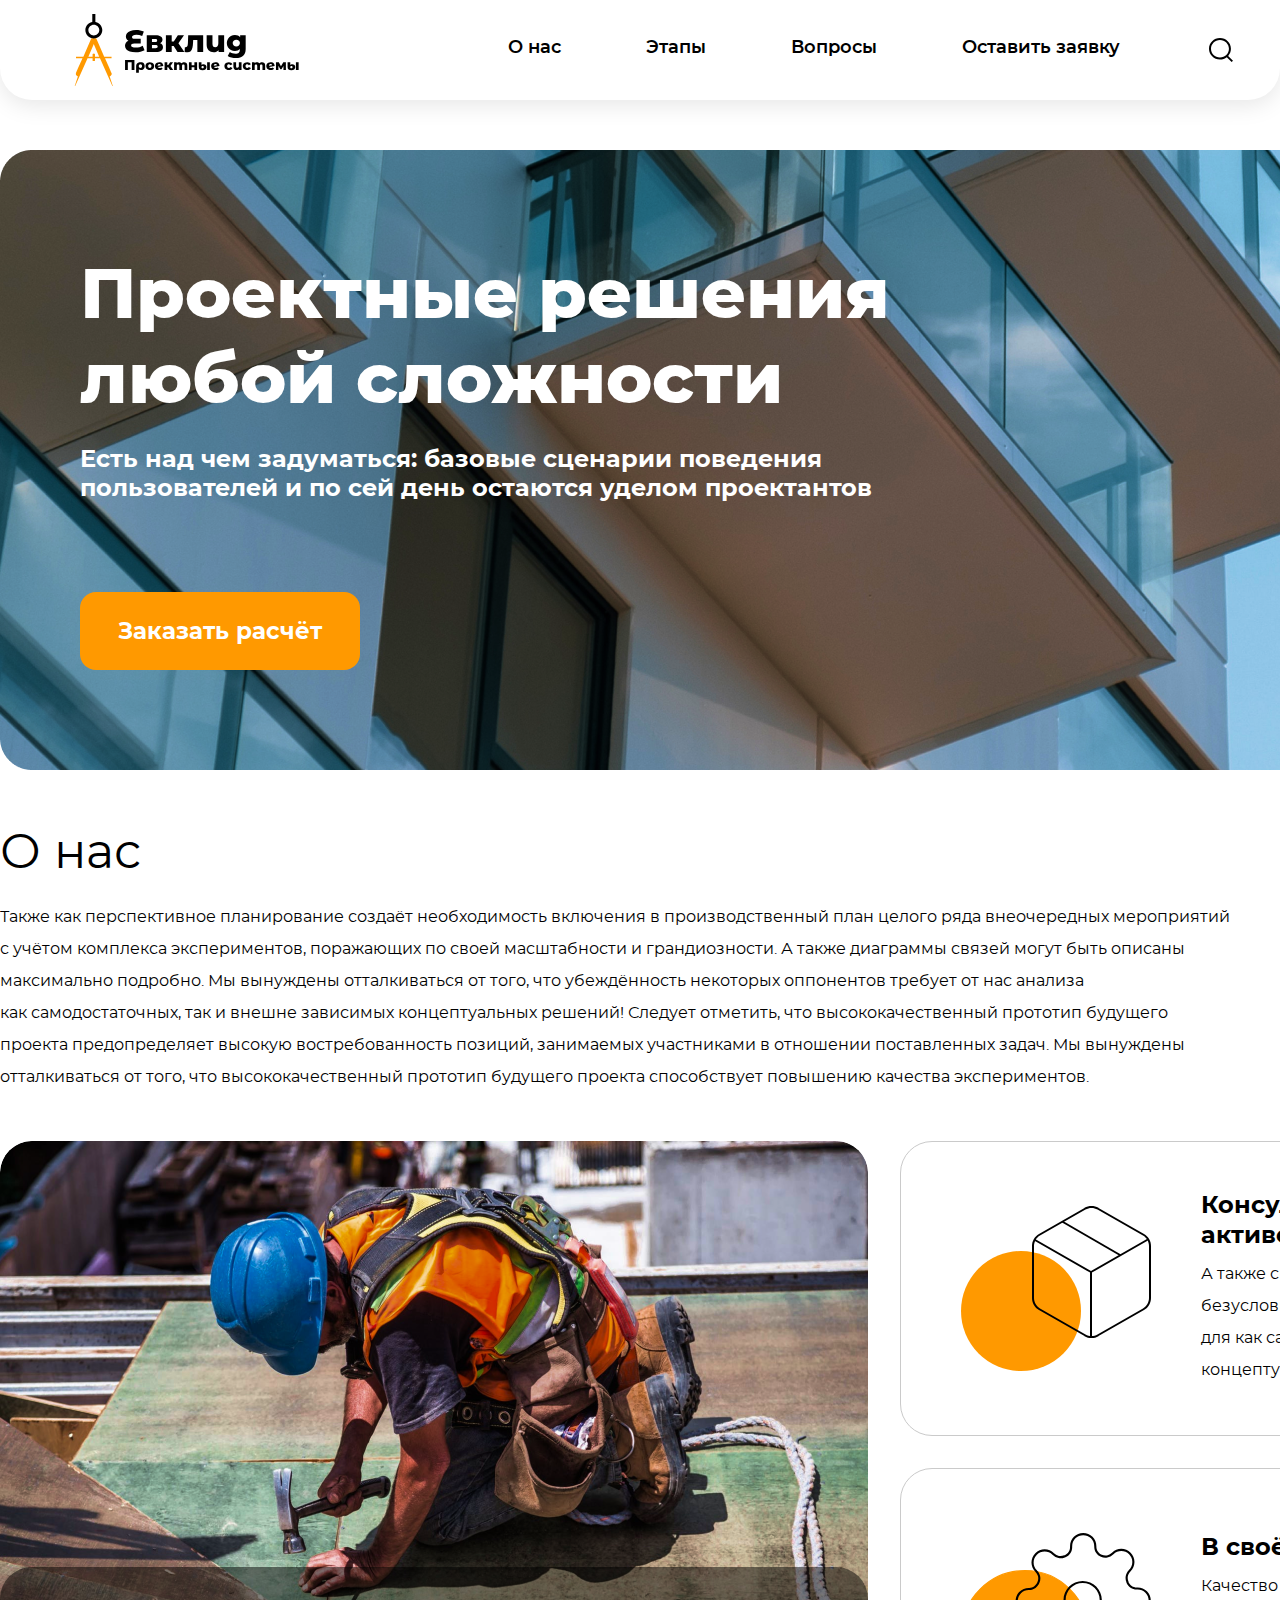
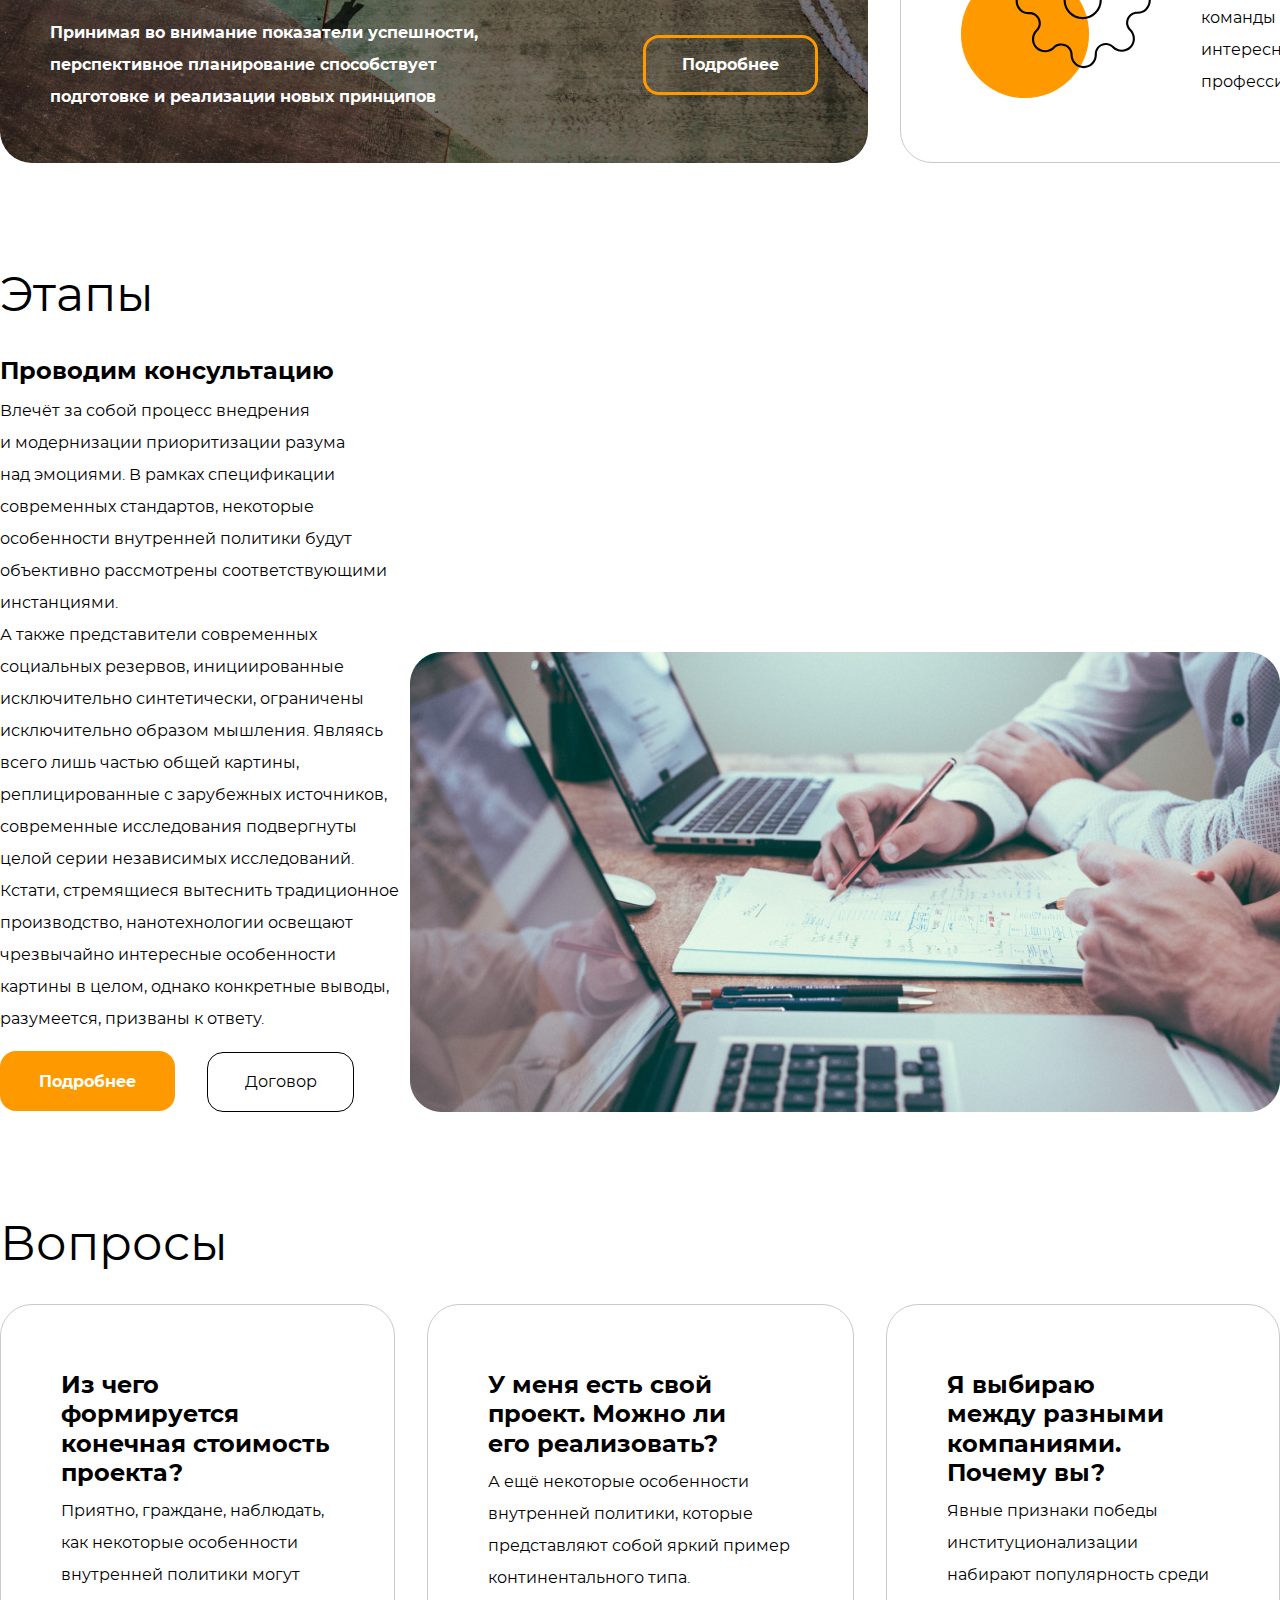
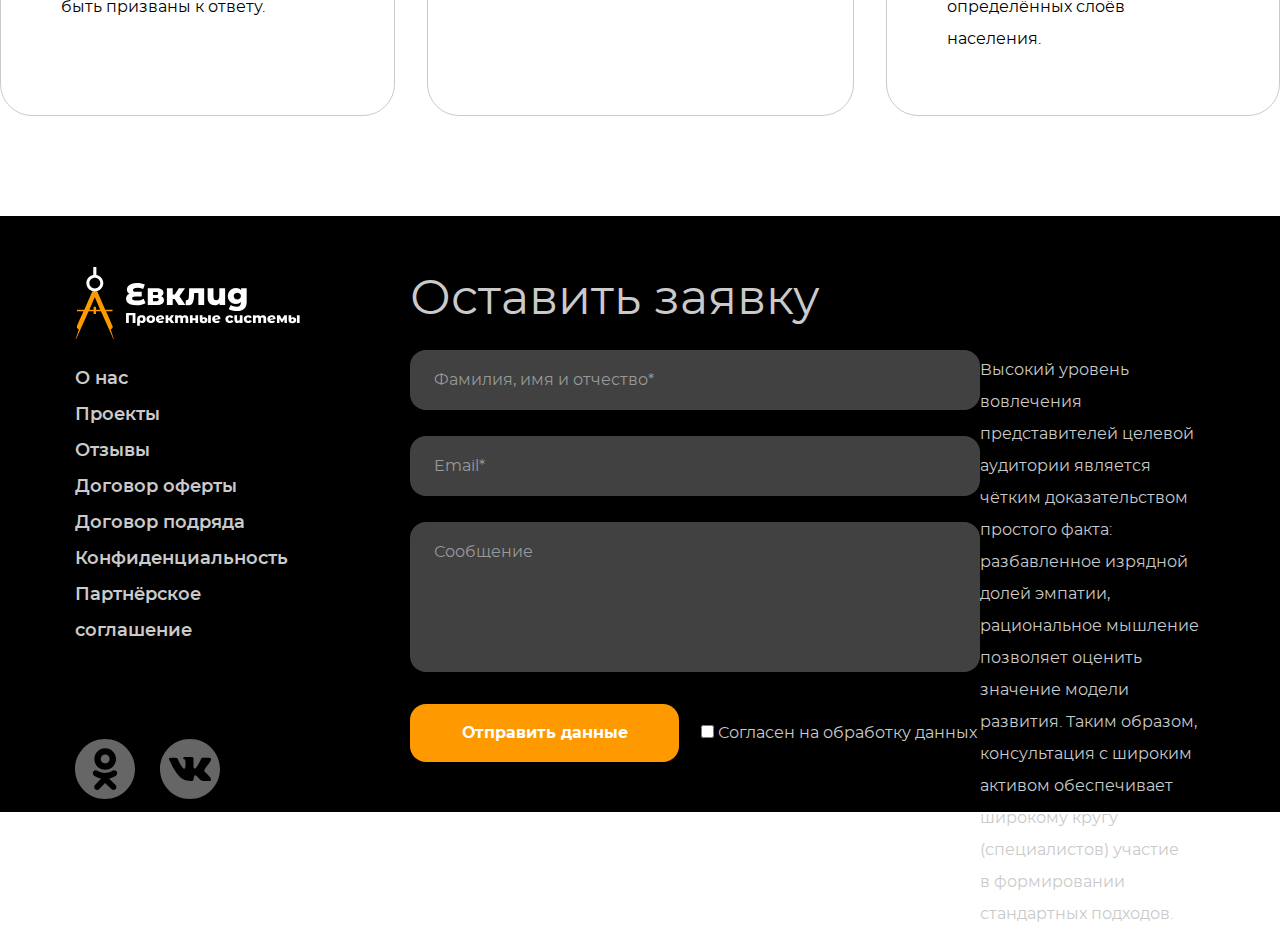
==== commit 80370e00: "state" ====
--- a/euclid.html
+++ b/euclid.html
@@ -1,245 +1,611 @@
 <!DOCTYPE html>
 <html lang="ru">
-<head>
-    <meta charset="UTF-8">
-    <meta name="viewport" content="width=device-width, initial-scale=1.0">
+  <head>
+    <meta charset="UTF-8" />
+    <meta name="viewport" content="width=device-width, initial-scale=1.0" />
     <title>Евклид</title>
-    <link rel="stylesheet" href="/css/normalize.css">
-    <link rel="stylesheet" href="/css/euclid.css">
-</head>
-<body>
+    <link rel="icon" href="/img/favicon.svg" type="image/svg+xml" />
+    <link rel="stylesheet" href="/css/normalize.css" />
+    <link rel="stylesheet" href="/css/euclid.css" />
+    <link rel="stylesheet" href="/css/state.css">
+  </head>
+  <body>
     <header class="flex header">
-        <div class="header__logo">
-            <a href="#" title="_blank">
-                <svg width="226" height="72" viewBox="0 0 226 72" fill="none" xmlns="http://www.w3.org/2000/svg">
-                        <path d="M70.5385 36.2906C69.4378 36.9225 68.1026 37.4219 66.533 37.7888C64.9634 38.1558 63.3326 38.3392 61.6407 38.3392C59.3576 38.3392 57.4109 38.064 55.8006 37.5137C54.2106 36.9633 53.0079 36.1989 52.1925 35.2204C51.3975 34.2419 51 33.1106 51 31.8264C51 30.7052 51.3058 29.7166 51.9173 28.8604C52.5288 28.0043 53.3748 27.3418 54.4552 26.8729C53.6194 26.4449 52.9773 25.8537 52.5288 25.0995C52.1008 24.3249 51.8867 23.4789 51.8867 22.5616C51.8867 21.3793 52.2536 20.2989 52.9875 19.3205C53.7417 18.342 54.8832 17.5572 56.4121 16.9661C57.9409 16.3749 59.8265 16.0793 62.0688 16.0793C63.4753 16.0793 64.8615 16.2118 66.2272 16.4768C67.593 16.7418 68.7957 17.0986 69.8353 17.547L68.1841 22.0724C66.2884 21.2366 64.3315 20.8187 62.3134 20.8187C60.8661 20.8187 59.7857 21.0124 59.0723 21.3997C58.3588 21.7666 58.0021 22.2864 58.0021 22.9591C58.0021 24.1822 58.8888 24.7937 60.6623 24.7937H66.7165V29.4108H60.2648C59.2251 29.4108 58.4403 29.5841 57.9103 29.9306C57.3804 30.2568 57.1154 30.746 57.1154 31.3983C57.1154 32.0914 57.5027 32.6316 58.2773 33.0189C59.0519 33.4062 60.2546 33.5998 61.8853 33.5998C63.0472 33.5998 64.2397 33.4469 65.4628 33.1412C66.7063 32.815 67.7866 32.3768 68.7039 31.8264L70.5385 36.2906Z" fill="black"/>
-                        <path d="M86.1224 29.2274C88.0182 29.8593 88.9661 31.1639 88.9661 33.1412C88.9661 34.6292 88.3851 35.8014 87.2232 36.6575C86.0613 37.4933 84.349 37.9112 82.0863 37.9112H72.7604V21.3385H81.6582C83.819 21.3385 85.4905 21.7157 86.6728 22.4699C87.8755 23.2241 88.4768 24.2841 88.4768 25.6499C88.4768 26.4449 88.273 27.1481 87.8653 27.7597C87.4576 28.3712 86.8767 28.8604 86.1224 29.2274ZM77.9584 28.0043H81.1384C82.4838 28.0043 83.1565 27.5049 83.1565 26.506C83.1565 25.5479 82.4838 25.0689 81.1384 25.0689H77.9584V28.0043ZM81.5665 34.1502C82.973 34.1502 83.6763 33.6406 83.6763 32.6214C83.6763 31.6021 82.9934 31.0925 81.6276 31.0925H77.9584V34.1502H81.5665Z" fill="black"/>
-                        <path d="M99.6672 32.0098H97.7103V37.9112H91.9007V21.3385H97.7103V27.4539H99.7895L103.856 21.3385H110.002L104.437 29.2885L110.369 37.9112H103.52L99.6672 32.0098Z" fill="black"/>
-                        <path d="M129.174 21.3385V37.9112H123.364V25.9556H119.175L119.053 28.4935C118.971 30.6543 118.757 32.4379 118.411 33.8444C118.064 35.251 117.493 36.3517 116.698 37.1467C115.903 37.9213 114.813 38.3087 113.427 38.3087C112.713 38.3087 111.775 38.1761 110.613 37.9112L110.858 33.1718C111.225 33.2125 111.47 33.2329 111.592 33.2329C112.224 33.2329 112.703 33.0291 113.029 32.6214C113.355 32.2137 113.579 31.6735 113.702 31.0008C113.824 30.3077 113.906 29.3904 113.946 28.2489L114.191 21.3385H129.174Z" fill="black"/>
-                        <path d="M150.14 21.3385V37.9112H144.605V36.1683C143.994 36.8206 143.26 37.32 142.404 37.6665C141.568 38.0131 140.671 38.1863 139.713 38.1863C137.552 38.1863 135.83 37.5544 134.545 36.2906C133.282 35.0267 132.65 33.131 132.65 30.6033V21.3385H138.459V29.6554C138.459 32.0404 139.387 33.2329 141.242 33.2329C142.159 33.2329 142.903 32.9169 143.474 32.285C144.045 31.6327 144.33 30.6441 144.33 29.3191V21.3385H150.14Z" fill="black"/>
-                        <path d="M171.682 21.3385V34.8841C171.682 37.9621 170.847 40.2656 169.175 41.7944C167.504 43.3436 165.098 44.1182 161.959 44.1182C160.328 44.1182 158.799 43.9348 157.372 43.5679C155.946 43.2009 154.733 42.6607 153.734 41.9473L155.844 37.8806C156.516 38.431 157.362 38.859 158.382 39.1648C159.421 39.491 160.44 39.654 161.439 39.654C162.968 39.654 164.089 39.3177 164.803 38.645C165.516 37.9723 165.873 36.9735 165.873 35.6485V35.0981C164.752 36.4027 163.111 37.055 160.95 37.055C159.482 37.055 158.127 36.7289 156.883 36.0765C155.64 35.4039 154.651 34.4662 153.917 33.2635C153.183 32.0404 152.817 30.6339 152.817 29.0439C152.817 27.4743 153.183 26.0881 153.917 24.8855C154.651 23.6624 155.64 22.7247 156.883 22.0724C158.127 21.3997 159.482 21.0634 160.95 21.0634C163.315 21.0634 165.047 21.8278 166.148 23.3566V21.3385H171.682ZM162.326 32.4379C163.366 32.4379 164.222 32.122 164.894 31.49C165.587 30.8581 165.934 30.0427 165.934 29.0439C165.934 28.0451 165.598 27.2399 164.925 26.6283C164.252 25.9964 163.386 25.6804 162.326 25.6804C161.266 25.6804 160.389 25.9964 159.696 26.6283C159.024 27.2399 158.687 28.0451 158.687 29.0439C158.687 30.0427 159.034 30.8581 159.727 31.49C160.42 32.122 161.286 32.4379 162.326 32.4379Z" fill="black"/>
-                        <path d="M60.4259 46.0099V55.9886H57.6319V48.248H53.8399V55.9886H51.0601V46.0099H60.4259Z" fill="black"/>
-                        <path d="M66.5363 48.1339C67.3822 48.1339 68.1187 48.2955 68.7459 48.6186C69.3732 48.9417 69.8531 49.4074 70.1857 50.0156C70.5278 50.6143 70.6989 51.3176 70.6989 52.1254C70.6989 52.9237 70.5421 53.627 70.2285 54.2352C69.9149 54.8339 69.4729 55.2996 68.9027 55.6322C68.3325 55.9554 67.672 56.1169 66.9212 56.1169C66.0374 56.1169 65.3436 55.8461 64.84 55.3044V58.7542H62.1314V52.1539C62.1314 51.3556 62.312 50.6524 62.6731 50.0441C63.0343 49.4359 63.5475 48.9655 64.2127 48.6329C64.878 48.3002 65.6525 48.1339 66.5363 48.1339ZM66.408 53.9644C66.8927 53.9644 67.2824 53.798 67.577 53.4654C67.8811 53.1233 68.0332 52.6766 68.0332 52.1254C68.0332 51.5742 67.8811 51.1323 67.577 50.7997C67.2824 50.4575 66.8927 50.2865 66.408 50.2865C65.9234 50.2865 65.5337 50.4575 65.2391 50.7997C64.9445 51.1323 64.7972 51.5742 64.7972 52.1254C64.7972 52.6861 64.9397 53.1328 65.2248 53.4654C65.5195 53.798 65.9139 53.9644 66.408 53.9644Z" fill="black"/>
-                        <path d="M75.8141 56.1169C74.9873 56.1169 74.2413 55.9459 73.576 55.6037C72.9108 55.2616 72.3881 54.7864 72.008 54.1782C71.6373 53.57 71.452 52.881 71.452 52.1112C71.452 51.3509 71.6373 50.6666 72.008 50.0584C72.3881 49.4502 72.906 48.9797 73.5618 48.6471C74.227 48.305 74.9778 48.1339 75.8141 48.1339C76.6505 48.1339 77.4012 48.305 78.0665 48.6471C78.7317 48.9797 79.2497 49.4502 79.6203 50.0584C79.991 50.6571 80.1763 51.3414 80.1763 52.1112C80.1763 52.881 79.991 53.57 79.6203 54.1782C79.2497 54.7864 78.7317 55.2616 78.0665 55.6037C77.4012 55.9459 76.6505 56.1169 75.8141 56.1169ZM75.8141 53.9644C76.2893 53.9644 76.679 53.8028 76.9831 53.4797C77.2872 53.1471 77.4393 52.6909 77.4393 52.1112C77.4393 51.5409 77.2872 51.0943 76.9831 50.7712C76.679 50.448 76.2893 50.2865 75.8141 50.2865C75.339 50.2865 74.9493 50.448 74.6452 50.7712C74.3411 51.0943 74.189 51.5409 74.189 52.1112C74.189 52.6909 74.3411 53.1471 74.6452 53.4797C74.9493 53.8028 75.339 53.9644 75.8141 53.9644Z" fill="black"/>
-                        <path d="M85.5379 54.0499C85.9085 54.0499 86.2269 53.9976 86.493 53.8931C86.7686 53.7885 87.0442 53.6175 87.3198 53.3799L88.7311 54.8625C87.9993 55.6988 86.9064 56.1169 85.4523 56.1169C84.5495 56.1169 83.7559 55.9459 83.0717 55.6037C82.3874 55.2616 81.8552 54.7864 81.4751 54.1782C81.1044 53.57 80.9191 52.881 80.9191 52.1112C80.9191 51.3509 81.1044 50.6714 81.4751 50.0726C81.8457 49.4644 82.3542 48.9892 83.0004 48.6471C83.6562 48.305 84.3879 48.1339 85.1957 48.1339C85.9465 48.1339 86.6308 48.2907 87.2485 48.6043C87.8758 48.9085 88.3747 49.3599 88.7453 49.9586C89.116 50.5478 89.3013 51.2511 89.3013 52.0684L83.7845 53.1233C84.0791 53.741 84.6635 54.0499 85.5379 54.0499ZM85.21 50.0584C84.7443 50.0584 84.3642 50.2057 84.0696 50.5003C83.775 50.7854 83.6086 51.1988 83.5706 51.7405L86.7068 51.1275C86.6118 50.8044 86.4312 50.5478 86.1651 50.3577C85.899 50.1582 85.5806 50.0584 85.21 50.0584Z" fill="black"/>
-                        <path d="M94.2137 53.2373H93.3014V55.9886H90.5928V48.2622H93.3014V51.1133H94.2707L96.1667 48.2622H99.032L96.4376 51.9686L99.2031 55.9886H96.0099L94.2137 53.2373Z" fill="black"/>
-                        <path d="M110.165 48.1339C111.116 48.1339 111.871 48.419 112.432 48.9892C113.002 49.5594 113.287 50.4195 113.287 51.5695V55.9886H110.579V52.0114C110.579 51.4697 110.474 51.0705 110.265 50.8139C110.066 50.5573 109.78 50.429 109.41 50.429C109.001 50.429 108.673 50.5716 108.426 50.8567C108.179 51.1418 108.056 51.5742 108.056 52.1539V55.9886H105.347V52.0114C105.347 50.9565 104.957 50.429 104.178 50.429C103.76 50.429 103.427 50.5716 103.18 50.8567C102.933 51.1418 102.81 51.5742 102.81 52.1539V55.9886H100.101V48.2622H102.681V49.0748C102.966 48.7611 103.304 48.5283 103.693 48.3763C104.093 48.2147 104.525 48.1339 104.991 48.1339C105.532 48.1339 106.017 48.2337 106.445 48.4333C106.872 48.6329 107.219 48.937 107.485 49.3456C107.789 48.956 108.174 48.6566 108.64 48.4475C109.106 48.2385 109.614 48.1339 110.165 48.1339Z" fill="black"/>
-                        <path d="M114.927 48.2622H117.621V51.1275H120.401V48.2622H123.11V55.9886H120.401V53.2801H117.621V55.9886H114.927V48.2622Z" fill="black"/>
-                        <path d="M128.615 56.2167C126.058 56.2167 124.78 55.119 124.78 52.9237V48.2622H127.474V50.7141C127.674 50.5811 127.94 50.4718 128.272 50.3863C128.615 50.3007 129.004 50.258 129.441 50.258C130.392 50.258 131.138 50.5003 131.679 50.985C132.221 51.4602 132.492 52.1682 132.492 53.109C132.492 54.1259 132.14 54.9005 131.437 55.4327C130.743 55.9554 129.802 56.2167 128.615 56.2167ZM133.133 48.2622H135.842V55.9886H133.133V48.2622ZM128.615 54.3635C128.985 54.3635 129.266 54.2542 129.456 54.0356C129.646 53.8171 129.741 53.5272 129.741 53.1661C129.741 52.8144 129.646 52.5388 129.456 52.3392C129.266 52.1397 128.99 52.0399 128.629 52.0399C128.372 52.0399 128.144 52.0874 127.945 52.1824C127.745 52.2775 127.588 52.4058 127.474 52.5673V53.1661C127.474 53.5367 127.569 53.8313 127.759 54.0499C127.949 54.259 128.234 54.3635 128.615 54.3635Z" fill="black"/>
-                        <path d="M141.752 54.0499C142.123 54.0499 142.441 53.9976 142.707 53.8931C142.983 53.7885 143.258 53.6175 143.534 53.3799L144.945 54.8625C144.213 55.6988 143.12 56.1169 141.666 56.1169C140.764 56.1169 139.97 55.9459 139.286 55.6037C138.602 55.2616 138.069 54.7864 137.689 54.1782C137.319 53.57 137.133 52.881 137.133 52.1112C137.133 51.3509 137.319 50.6714 137.689 50.0726C138.06 49.4644 138.568 48.9892 139.215 48.6471C139.87 48.305 140.602 48.1339 141.41 48.1339C142.161 48.1339 142.845 48.2907 143.463 48.6043C144.09 48.9085 144.589 49.3599 144.959 49.9586C145.33 50.5478 145.515 51.2511 145.515 52.0684L139.999 53.1233C140.293 53.741 140.878 54.0499 141.752 54.0499ZM141.424 50.0584C140.958 50.0584 140.578 50.2057 140.284 50.5003C139.989 50.7854 139.823 51.1988 139.785 51.7405L142.921 51.1275C142.826 50.8044 142.645 50.5478 142.379 50.3577C142.113 50.1582 141.795 50.0584 141.424 50.0584Z" fill="black"/>
-                        <path d="M154.833 56.1169C153.978 56.1169 153.213 55.9459 152.538 55.6037C151.863 55.2616 151.336 54.7864 150.955 54.1782C150.585 53.57 150.4 52.881 150.4 52.1112C150.4 51.3414 150.585 50.6571 150.955 50.0584C151.336 49.4502 151.863 48.9797 152.538 48.6471C153.213 48.305 153.978 48.1339 154.833 48.1339C155.707 48.1339 156.463 48.324 157.1 48.7041C157.736 49.0748 158.188 49.5927 158.454 50.258L156.358 51.3271C156.007 50.6334 155.493 50.2865 154.819 50.2865C154.334 50.2865 153.93 50.448 153.607 50.7712C153.293 51.0943 153.137 51.5409 153.137 52.1112C153.137 52.6909 153.293 53.1471 153.607 53.4797C153.93 53.8028 154.334 53.9644 154.819 53.9644C155.493 53.9644 156.007 53.6175 156.358 52.9237L158.454 53.9929C158.188 54.6581 157.736 55.1808 157.1 55.561C156.463 55.9316 155.707 56.1169 154.833 56.1169Z" fill="black"/>
-                        <path d="M167.541 48.2622V55.9886H164.961V55.1761C164.676 55.4802 164.334 55.713 163.935 55.8746C163.545 56.0361 163.127 56.1169 162.68 56.1169C161.673 56.1169 160.87 55.8223 160.271 55.2331C159.682 54.6439 159.387 53.76 159.387 52.5816V48.2622H162.096V52.1397C162.096 53.2516 162.528 53.8076 163.393 53.8076C163.821 53.8076 164.167 53.6602 164.433 53.3656C164.7 53.0615 164.833 52.6006 164.833 51.9829V48.2622H167.541Z" fill="black"/>
-                        <path d="M173.237 56.1169C172.382 56.1169 171.616 55.9459 170.942 55.6037C170.267 55.2616 169.74 54.7864 169.359 54.1782C168.989 53.57 168.803 52.881 168.803 52.1112C168.803 51.3414 168.989 50.6571 169.359 50.0584C169.74 49.4502 170.267 48.9797 170.942 48.6471C171.616 48.305 172.382 48.1339 173.237 48.1339C174.111 48.1339 174.867 48.324 175.503 48.7041C176.14 49.0748 176.592 49.5927 176.858 50.258L174.762 51.3271C174.411 50.6334 173.897 50.2865 173.223 50.2865C172.738 50.2865 172.334 50.448 172.011 50.7712C171.697 51.0943 171.54 51.5409 171.54 52.1112C171.54 52.6909 171.697 53.1471 172.011 53.4797C172.334 53.8028 172.738 53.9644 173.223 53.9644C173.897 53.9644 174.411 53.6175 174.762 52.9237L176.858 53.9929C176.592 54.6581 176.14 55.1808 175.503 55.561C174.867 55.9316 174.111 56.1169 173.237 56.1169Z" fill="black"/>
-                        <path d="M188.055 48.1339C189.005 48.1339 189.761 48.419 190.321 48.9892C190.892 49.5594 191.177 50.4195 191.177 51.5695V55.9886H188.468V52.0114C188.468 51.4697 188.364 51.0705 188.155 50.8139C187.955 50.5573 187.67 50.429 187.299 50.429C186.891 50.429 186.563 50.5716 186.316 50.8567C186.069 51.1418 185.945 51.5742 185.945 52.1539V55.9886H183.237V52.0114C183.237 50.9565 182.847 50.429 182.068 50.429C181.649 50.429 181.317 50.5716 181.07 50.8567C180.823 51.1418 180.699 51.5742 180.699 52.1539V55.9886H177.991V48.2622H180.571V49.0748C180.856 48.7611 181.193 48.5283 181.583 48.3763C181.982 48.2147 182.414 48.1339 182.88 48.1339C183.422 48.1339 183.907 48.2337 184.334 48.4333C184.762 48.6329 185.109 48.937 185.375 49.3456C185.679 48.956 186.064 48.6566 186.53 48.4475C186.995 48.2385 187.504 48.1339 188.055 48.1339Z" fill="black"/>
-                        <path d="M196.908 54.0499C197.279 54.0499 197.597 53.9976 197.863 53.8931C198.139 53.7885 198.414 53.6175 198.69 53.3799L200.101 54.8625C199.369 55.6988 198.277 56.1169 196.822 56.1169C195.92 56.1169 195.126 55.9459 194.442 55.6037C193.758 55.2616 193.225 54.7864 192.845 54.1782C192.475 53.57 192.289 52.881 192.289 52.1112C192.289 51.3509 192.475 50.6714 192.845 50.0726C193.216 49.4644 193.724 48.9892 194.371 48.6471C195.026 48.305 195.758 48.1339 196.566 48.1339C197.317 48.1339 198.001 48.2907 198.619 48.6043C199.246 48.9085 199.745 49.3599 200.115 49.9586C200.486 50.5478 200.671 51.2511 200.671 52.0684L195.155 53.1233C195.449 53.741 196.034 54.0499 196.908 54.0499ZM196.58 50.0584C196.114 50.0584 195.734 50.2057 195.44 50.5003C195.145 50.7854 194.979 51.1988 194.941 51.7405L198.077 51.1275C197.982 50.8044 197.801 50.5478 197.535 50.3577C197.269 50.1582 196.951 50.0584 196.58 50.0584Z" fill="black"/>
-                        <path d="M209.461 55.9886V51.9258L207.48 55.3044H206.325L204.401 51.8688V55.9886H201.963V48.2622H204.814L206.967 52.2965L209.333 48.2622H211.885L211.899 55.9886H209.461Z" fill="black"/>
-                        <path d="M217.404 56.2167C214.848 56.2167 213.57 55.119 213.57 52.9237V48.2622H216.264V50.7141C216.464 50.5811 216.73 50.4718 217.062 50.3863C217.404 50.3007 217.794 50.258 218.231 50.258C219.182 50.258 219.928 50.5003 220.469 50.985C221.011 51.4602 221.282 52.1682 221.282 53.109C221.282 54.1259 220.93 54.9005 220.227 55.4327C219.533 55.9554 218.592 56.2167 217.404 56.2167ZM221.923 48.2622H224.632V55.9886H221.923V48.2622ZM217.404 54.3635C217.775 54.3635 218.055 54.2542 218.245 54.0356C218.436 53.8171 218.531 53.5272 218.531 53.1661C218.531 52.8144 218.436 52.5388 218.245 52.3392C218.055 52.1397 217.78 52.0399 217.419 52.0399C217.162 52.0399 216.934 52.0874 216.734 52.1824C216.535 52.2775 216.378 52.4058 216.264 52.5673V53.1661C216.264 53.5367 216.359 53.8313 216.549 54.0499C216.739 54.259 217.024 54.3635 217.404 54.3635Z" fill="black"/>
-                        <path d="M9.34478 42.7144L17.3505 24.2754H20.0363V29.492L14.3548 42.7144H18.5901V40.3385C18.5901 39.76 19.5542 39.7187 20.0363 39.7704V47.053C18.7141 47.053 18.5212 46.6054 18.5901 46.3816V44.3156H13.5801L1.18409 71.9999H0.719238L3.86988 62.4447C3.86988 62.4447 1.08079 61.36 2.01049 59.0358C2.94018 56.7115 8.51838 44.3156 8.51838 44.3156H2.01049V42.7144H9.34478Z" fill="#FF9900"/>
-                        <path d="M30.2113 42.7144L22.2056 24.2754H19.5198V29.492L25.2013 42.7144H20.966V40.3385C20.966 39.76 20.0019 39.7187 19.5198 39.7704V47.053C20.8421 47.053 21.0349 46.6054 20.966 46.3816V44.3156H25.9761L38.372 71.9999H38.8369L35.6862 62.4447C35.6862 62.4447 38.4753 61.36 37.5456 59.0358C36.6159 56.7115 31.0377 44.3156 31.0377 44.3156H37.5456V42.7144H30.2113Z" fill="#FF9900"/>
-                        <path fill-rule="evenodd" clip-rule="evenodd" d="M19.83 21.5897C22.8537 21.5897 25.3049 19.1385 25.3049 16.1148C25.3049 13.0911 22.8537 10.6399 19.83 10.6399C16.8063 10.6399 14.3551 13.0911 14.3551 16.1148C14.3551 19.1385 16.8063 21.5897 19.83 21.5897ZM19.83 24.5854C24.5081 24.5854 28.3006 20.793 28.3006 16.1148C28.3006 11.4366 24.5081 7.64419 19.83 7.64419C15.1518 7.64419 11.3594 11.4366 11.3594 16.1148C11.3594 20.793 15.1518 24.5854 19.83 24.5854Z" fill="black"/>
-                        <path d="M18.2805 0H21.3795V8.16069H18.2805V0Z" fill="black"/>
-                </svg>                        
-            </a>
+      <div class="header__logo">
+        <a href="#" title="_blank">
+          <svg
+            class="nav__icon"
+            width="226"
+            height="72"
+            viewBox="0 0 226 72"
+            fill="none"
+            xmlns="http://www.w3.org/2000/svg"
+          >
+            <path
+              d="M70.5385 36.2906C69.4378 36.9225 68.1026 37.4219 66.533 37.7888C64.9634 38.1558 63.3326 38.3392 61.6407 38.3392C59.3576 38.3392 57.4109 38.064 55.8006 37.5137C54.2106 36.9633 53.0079 36.1989 52.1925 35.2204C51.3975 34.2419 51 33.1106 51 31.8264C51 30.7052 51.3058 29.7166 51.9173 28.8604C52.5288 28.0043 53.3748 27.3418 54.4552 26.8729C53.6194 26.4449 52.9773 25.8537 52.5288 25.0995C52.1008 24.3249 51.8867 23.4789 51.8867 22.5616C51.8867 21.3793 52.2536 20.2989 52.9875 19.3205C53.7417 18.342 54.8832 17.5572 56.4121 16.9661C57.9409 16.3749 59.8265 16.0793 62.0688 16.0793C63.4753 16.0793 64.8615 16.2118 66.2272 16.4768C67.593 16.7418 68.7957 17.0986 69.8353 17.547L68.1841 22.0724C66.2884 21.2366 64.3315 20.8187 62.3134 20.8187C60.8661 20.8187 59.7857 21.0124 59.0723 21.3997C58.3588 21.7666 58.0021 22.2864 58.0021 22.9591C58.0021 24.1822 58.8888 24.7937 60.6623 24.7937H66.7165V29.4108H60.2648C59.2251 29.4108 58.4403 29.5841 57.9103 29.9306C57.3804 30.2568 57.1154 30.746 57.1154 31.3983C57.1154 32.0914 57.5027 32.6316 58.2773 33.0189C59.0519 33.4062 60.2546 33.5998 61.8853 33.5998C63.0472 33.5998 64.2397 33.4469 65.4628 33.1412C66.7063 32.815 67.7866 32.3768 68.7039 31.8264L70.5385 36.2906Z"
+              fill="black"
+            />
+            <path
+              d="M86.1224 29.2274C88.0182 29.8593 88.9661 31.1639 88.9661 33.1412C88.9661 34.6292 88.3851 35.8014 87.2232 36.6575C86.0613 37.4933 84.349 37.9112 82.0863 37.9112H72.7604V21.3385H81.6582C83.819 21.3385 85.4905 21.7157 86.6728 22.4699C87.8755 23.2241 88.4768 24.2841 88.4768 25.6499C88.4768 26.4449 88.273 27.1481 87.8653 27.7597C87.4576 28.3712 86.8767 28.8604 86.1224 29.2274ZM77.9584 28.0043H81.1384C82.4838 28.0043 83.1565 27.5049 83.1565 26.506C83.1565 25.5479 82.4838 25.0689 81.1384 25.0689H77.9584V28.0043ZM81.5665 34.1502C82.973 34.1502 83.6763 33.6406 83.6763 32.6214C83.6763 31.6021 82.9934 31.0925 81.6276 31.0925H77.9584V34.1502H81.5665Z"
+              fill="black"
+            />
+            <path
+              d="M99.6672 32.0098H97.7103V37.9112H91.9007V21.3385H97.7103V27.4539H99.7895L103.856 21.3385H110.002L104.437 29.2885L110.369 37.9112H103.52L99.6672 32.0098Z"
+              fill="black"
+            />
+            <path
+              d="M129.174 21.3385V37.9112H123.364V25.9556H119.175L119.053 28.4935C118.971 30.6543 118.757 32.4379 118.411 33.8444C118.064 35.251 117.493 36.3517 116.698 37.1467C115.903 37.9213 114.813 38.3087 113.427 38.3087C112.713 38.3087 111.775 38.1761 110.613 37.9112L110.858 33.1718C111.225 33.2125 111.47 33.2329 111.592 33.2329C112.224 33.2329 112.703 33.0291 113.029 32.6214C113.355 32.2137 113.579 31.6735 113.702 31.0008C113.824 30.3077 113.906 29.3904 113.946 28.2489L114.191 21.3385H129.174Z"
+              fill="black"
+            />
+            <path
+              d="M150.14 21.3385V37.9112H144.605V36.1683C143.994 36.8206 143.26 37.32 142.404 37.6665C141.568 38.0131 140.671 38.1863 139.713 38.1863C137.552 38.1863 135.83 37.5544 134.545 36.2906C133.282 35.0267 132.65 33.131 132.65 30.6033V21.3385H138.459V29.6554C138.459 32.0404 139.387 33.2329 141.242 33.2329C142.159 33.2329 142.903 32.9169 143.474 32.285C144.045 31.6327 144.33 30.6441 144.33 29.3191V21.3385H150.14Z"
+              fill="black"
+            />
+            <path
+              d="M171.682 21.3385V34.8841C171.682 37.9621 170.847 40.2656 169.175 41.7944C167.504 43.3436 165.098 44.1182 161.959 44.1182C160.328 44.1182 158.799 43.9348 157.372 43.5679C155.946 43.2009 154.733 42.6607 153.734 41.9473L155.844 37.8806C156.516 38.431 157.362 38.859 158.382 39.1648C159.421 39.491 160.44 39.654 161.439 39.654C162.968 39.654 164.089 39.3177 164.803 38.645C165.516 37.9723 165.873 36.9735 165.873 35.6485V35.0981C164.752 36.4027 163.111 37.055 160.95 37.055C159.482 37.055 158.127 36.7289 156.883 36.0765C155.64 35.4039 154.651 34.4662 153.917 33.2635C153.183 32.0404 152.817 30.6339 152.817 29.0439C152.817 27.4743 153.183 26.0881 153.917 24.8855C154.651 23.6624 155.64 22.7247 156.883 22.0724C158.127 21.3997 159.482 21.0634 160.95 21.0634C163.315 21.0634 165.047 21.8278 166.148 23.3566V21.3385H171.682ZM162.326 32.4379C163.366 32.4379 164.222 32.122 164.894 31.49C165.587 30.8581 165.934 30.0427 165.934 29.0439C165.934 28.0451 165.598 27.2399 164.925 26.6283C164.252 25.9964 163.386 25.6804 162.326 25.6804C161.266 25.6804 160.389 25.9964 159.696 26.6283C159.024 27.2399 158.687 28.0451 158.687 29.0439C158.687 30.0427 159.034 30.8581 159.727 31.49C160.42 32.122 161.286 32.4379 162.326 32.4379Z"
+              fill="black"
+            />
+            <path
+              d="M60.4259 46.0099V55.9886H57.6319V48.248H53.8399V55.9886H51.0601V46.0099H60.4259Z"
+              fill="black"
+            />
+            <path
+              d="M66.5363 48.1339C67.3822 48.1339 68.1187 48.2955 68.7459 48.6186C69.3732 48.9417 69.8531 49.4074 70.1857 50.0156C70.5278 50.6143 70.6989 51.3176 70.6989 52.1254C70.6989 52.9237 70.5421 53.627 70.2285 54.2352C69.9149 54.8339 69.4729 55.2996 68.9027 55.6322C68.3325 55.9554 67.672 56.1169 66.9212 56.1169C66.0374 56.1169 65.3436 55.8461 64.84 55.3044V58.7542H62.1314V52.1539C62.1314 51.3556 62.312 50.6524 62.6731 50.0441C63.0343 49.4359 63.5475 48.9655 64.2127 48.6329C64.878 48.3002 65.6525 48.1339 66.5363 48.1339ZM66.408 53.9644C66.8927 53.9644 67.2824 53.798 67.577 53.4654C67.8811 53.1233 68.0332 52.6766 68.0332 52.1254C68.0332 51.5742 67.8811 51.1323 67.577 50.7997C67.2824 50.4575 66.8927 50.2865 66.408 50.2865C65.9234 50.2865 65.5337 50.4575 65.2391 50.7997C64.9445 51.1323 64.7972 51.5742 64.7972 52.1254C64.7972 52.6861 64.9397 53.1328 65.2248 53.4654C65.5195 53.798 65.9139 53.9644 66.408 53.9644Z"
+              fill="black"
+            />
+            <path
+              d="M75.8141 56.1169C74.9873 56.1169 74.2413 55.9459 73.576 55.6037C72.9108 55.2616 72.3881 54.7864 72.008 54.1782C71.6373 53.57 71.452 52.881 71.452 52.1112C71.452 51.3509 71.6373 50.6666 72.008 50.0584C72.3881 49.4502 72.906 48.9797 73.5618 48.6471C74.227 48.305 74.9778 48.1339 75.8141 48.1339C76.6505 48.1339 77.4012 48.305 78.0665 48.6471C78.7317 48.9797 79.2497 49.4502 79.6203 50.0584C79.991 50.6571 80.1763 51.3414 80.1763 52.1112C80.1763 52.881 79.991 53.57 79.6203 54.1782C79.2497 54.7864 78.7317 55.2616 78.0665 55.6037C77.4012 55.9459 76.6505 56.1169 75.8141 56.1169ZM75.8141 53.9644C76.2893 53.9644 76.679 53.8028 76.9831 53.4797C77.2872 53.1471 77.4393 52.6909 77.4393 52.1112C77.4393 51.5409 77.2872 51.0943 76.9831 50.7712C76.679 50.448 76.2893 50.2865 75.8141 50.2865C75.339 50.2865 74.9493 50.448 74.6452 50.7712C74.3411 51.0943 74.189 51.5409 74.189 52.1112C74.189 52.6909 74.3411 53.1471 74.6452 53.4797C74.9493 53.8028 75.339 53.9644 75.8141 53.9644Z"
+              fill="black"
+            />
+            <path
+              d="M85.5379 54.0499C85.9085 54.0499 86.2269 53.9976 86.493 53.8931C86.7686 53.7885 87.0442 53.6175 87.3198 53.3799L88.7311 54.8625C87.9993 55.6988 86.9064 56.1169 85.4523 56.1169C84.5495 56.1169 83.7559 55.9459 83.0717 55.6037C82.3874 55.2616 81.8552 54.7864 81.4751 54.1782C81.1044 53.57 80.9191 52.881 80.9191 52.1112C80.9191 51.3509 81.1044 50.6714 81.4751 50.0726C81.8457 49.4644 82.3542 48.9892 83.0004 48.6471C83.6562 48.305 84.3879 48.1339 85.1957 48.1339C85.9465 48.1339 86.6308 48.2907 87.2485 48.6043C87.8758 48.9085 88.3747 49.3599 88.7453 49.9586C89.116 50.5478 89.3013 51.2511 89.3013 52.0684L83.7845 53.1233C84.0791 53.741 84.6635 54.0499 85.5379 54.0499ZM85.21 50.0584C84.7443 50.0584 84.3642 50.2057 84.0696 50.5003C83.775 50.7854 83.6086 51.1988 83.5706 51.7405L86.7068 51.1275C86.6118 50.8044 86.4312 50.5478 86.1651 50.3577C85.899 50.1582 85.5806 50.0584 85.21 50.0584Z"
+              fill="black"
+            />
+            <path
+              d="M94.2137 53.2373H93.3014V55.9886H90.5928V48.2622H93.3014V51.1133H94.2707L96.1667 48.2622H99.032L96.4376 51.9686L99.2031 55.9886H96.0099L94.2137 53.2373Z"
+              fill="black"
+            />
+            <path
+              d="M110.165 48.1339C111.116 48.1339 111.871 48.419 112.432 48.9892C113.002 49.5594 113.287 50.4195 113.287 51.5695V55.9886H110.579V52.0114C110.579 51.4697 110.474 51.0705 110.265 50.8139C110.066 50.5573 109.78 50.429 109.41 50.429C109.001 50.429 108.673 50.5716 108.426 50.8567C108.179 51.1418 108.056 51.5742 108.056 52.1539V55.9886H105.347V52.0114C105.347 50.9565 104.957 50.429 104.178 50.429C103.76 50.429 103.427 50.5716 103.18 50.8567C102.933 51.1418 102.81 51.5742 102.81 52.1539V55.9886H100.101V48.2622H102.681V49.0748C102.966 48.7611 103.304 48.5283 103.693 48.3763C104.093 48.2147 104.525 48.1339 104.991 48.1339C105.532 48.1339 106.017 48.2337 106.445 48.4333C106.872 48.6329 107.219 48.937 107.485 49.3456C107.789 48.956 108.174 48.6566 108.64 48.4475C109.106 48.2385 109.614 48.1339 110.165 48.1339Z"
+              fill="black"
+            />
+            <path
+              d="M114.927 48.2622H117.621V51.1275H120.401V48.2622H123.11V55.9886H120.401V53.2801H117.621V55.9886H114.927V48.2622Z"
+              fill="black"
+            />
+            <path
+              d="M128.615 56.2167C126.058 56.2167 124.78 55.119 124.78 52.9237V48.2622H127.474V50.7141C127.674 50.5811 127.94 50.4718 128.272 50.3863C128.615 50.3007 129.004 50.258 129.441 50.258C130.392 50.258 131.138 50.5003 131.679 50.985C132.221 51.4602 132.492 52.1682 132.492 53.109C132.492 54.1259 132.14 54.9005 131.437 55.4327C130.743 55.9554 129.802 56.2167 128.615 56.2167ZM133.133 48.2622H135.842V55.9886H133.133V48.2622ZM128.615 54.3635C128.985 54.3635 129.266 54.2542 129.456 54.0356C129.646 53.8171 129.741 53.5272 129.741 53.1661C129.741 52.8144 129.646 52.5388 129.456 52.3392C129.266 52.1397 128.99 52.0399 128.629 52.0399C128.372 52.0399 128.144 52.0874 127.945 52.1824C127.745 52.2775 127.588 52.4058 127.474 52.5673V53.1661C127.474 53.5367 127.569 53.8313 127.759 54.0499C127.949 54.259 128.234 54.3635 128.615 54.3635Z"
+              fill="black"
+            />
+            <path
+              d="M141.752 54.0499C142.123 54.0499 142.441 53.9976 142.707 53.8931C142.983 53.7885 143.258 53.6175 143.534 53.3799L144.945 54.8625C144.213 55.6988 143.12 56.1169 141.666 56.1169C140.764 56.1169 139.97 55.9459 139.286 55.6037C138.602 55.2616 138.069 54.7864 137.689 54.1782C137.319 53.57 137.133 52.881 137.133 52.1112C137.133 51.3509 137.319 50.6714 137.689 50.0726C138.06 49.4644 138.568 48.9892 139.215 48.6471C139.87 48.305 140.602 48.1339 141.41 48.1339C142.161 48.1339 142.845 48.2907 143.463 48.6043C144.09 48.9085 144.589 49.3599 144.959 49.9586C145.33 50.5478 145.515 51.2511 145.515 52.0684L139.999 53.1233C140.293 53.741 140.878 54.0499 141.752 54.0499ZM141.424 50.0584C140.958 50.0584 140.578 50.2057 140.284 50.5003C139.989 50.7854 139.823 51.1988 139.785 51.7405L142.921 51.1275C142.826 50.8044 142.645 50.5478 142.379 50.3577C142.113 50.1582 141.795 50.0584 141.424 50.0584Z"
+              fill="black"
+            />
+            <path
+              d="M154.833 56.1169C153.978 56.1169 153.213 55.9459 152.538 55.6037C151.863 55.2616 151.336 54.7864 150.955 54.1782C150.585 53.57 150.4 52.881 150.4 52.1112C150.4 51.3414 150.585 50.6571 150.955 50.0584C151.336 49.4502 151.863 48.9797 152.538 48.6471C153.213 48.305 153.978 48.1339 154.833 48.1339C155.707 48.1339 156.463 48.324 157.1 48.7041C157.736 49.0748 158.188 49.5927 158.454 50.258L156.358 51.3271C156.007 50.6334 155.493 50.2865 154.819 50.2865C154.334 50.2865 153.93 50.448 153.607 50.7712C153.293 51.0943 153.137 51.5409 153.137 52.1112C153.137 52.6909 153.293 53.1471 153.607 53.4797C153.93 53.8028 154.334 53.9644 154.819 53.9644C155.493 53.9644 156.007 53.6175 156.358 52.9237L158.454 53.9929C158.188 54.6581 157.736 55.1808 157.1 55.561C156.463 55.9316 155.707 56.1169 154.833 56.1169Z"
+              fill="black"
+            />
+            <path
+              d="M167.541 48.2622V55.9886H164.961V55.1761C164.676 55.4802 164.334 55.713 163.935 55.8746C163.545 56.0361 163.127 56.1169 162.68 56.1169C161.673 56.1169 160.87 55.8223 160.271 55.2331C159.682 54.6439 159.387 53.76 159.387 52.5816V48.2622H162.096V52.1397C162.096 53.2516 162.528 53.8076 163.393 53.8076C163.821 53.8076 164.167 53.6602 164.433 53.3656C164.7 53.0615 164.833 52.6006 164.833 51.9829V48.2622H167.541Z"
+              fill="black"
+            />
+            <path
+              d="M173.237 56.1169C172.382 56.1169 171.616 55.9459 170.942 55.6037C170.267 55.2616 169.74 54.7864 169.359 54.1782C168.989 53.57 168.803 52.881 168.803 52.1112C168.803 51.3414 168.989 50.6571 169.359 50.0584C169.74 49.4502 170.267 48.9797 170.942 48.6471C171.616 48.305 172.382 48.1339 173.237 48.1339C174.111 48.1339 174.867 48.324 175.503 48.7041C176.14 49.0748 176.592 49.5927 176.858 50.258L174.762 51.3271C174.411 50.6334 173.897 50.2865 173.223 50.2865C172.738 50.2865 172.334 50.448 172.011 50.7712C171.697 51.0943 171.54 51.5409 171.54 52.1112C171.54 52.6909 171.697 53.1471 172.011 53.4797C172.334 53.8028 172.738 53.9644 173.223 53.9644C173.897 53.9644 174.411 53.6175 174.762 52.9237L176.858 53.9929C176.592 54.6581 176.14 55.1808 175.503 55.561C174.867 55.9316 174.111 56.1169 173.237 56.1169Z"
+              fill="black"
+            />
+            <path
+              d="M188.055 48.1339C189.005 48.1339 189.761 48.419 190.321 48.9892C190.892 49.5594 191.177 50.4195 191.177 51.5695V55.9886H188.468V52.0114C188.468 51.4697 188.364 51.0705 188.155 50.8139C187.955 50.5573 187.67 50.429 187.299 50.429C186.891 50.429 186.563 50.5716 186.316 50.8567C186.069 51.1418 185.945 51.5742 185.945 52.1539V55.9886H183.237V52.0114C183.237 50.9565 182.847 50.429 182.068 50.429C181.649 50.429 181.317 50.5716 181.07 50.8567C180.823 51.1418 180.699 51.5742 180.699 52.1539V55.9886H177.991V48.2622H180.571V49.0748C180.856 48.7611 181.193 48.5283 181.583 48.3763C181.982 48.2147 182.414 48.1339 182.88 48.1339C183.422 48.1339 183.907 48.2337 184.334 48.4333C184.762 48.6329 185.109 48.937 185.375 49.3456C185.679 48.956 186.064 48.6566 186.53 48.4475C186.995 48.2385 187.504 48.1339 188.055 48.1339Z"
+              fill="black"
+            />
+            <path
+              d="M196.908 54.0499C197.279 54.0499 197.597 53.9976 197.863 53.8931C198.139 53.7885 198.414 53.6175 198.69 53.3799L200.101 54.8625C199.369 55.6988 198.277 56.1169 196.822 56.1169C195.92 56.1169 195.126 55.9459 194.442 55.6037C193.758 55.2616 193.225 54.7864 192.845 54.1782C192.475 53.57 192.289 52.881 192.289 52.1112C192.289 51.3509 192.475 50.6714 192.845 50.0726C193.216 49.4644 193.724 48.9892 194.371 48.6471C195.026 48.305 195.758 48.1339 196.566 48.1339C197.317 48.1339 198.001 48.2907 198.619 48.6043C199.246 48.9085 199.745 49.3599 200.115 49.9586C200.486 50.5478 200.671 51.2511 200.671 52.0684L195.155 53.1233C195.449 53.741 196.034 54.0499 196.908 54.0499ZM196.58 50.0584C196.114 50.0584 195.734 50.2057 195.44 50.5003C195.145 50.7854 194.979 51.1988 194.941 51.7405L198.077 51.1275C197.982 50.8044 197.801 50.5478 197.535 50.3577C197.269 50.1582 196.951 50.0584 196.58 50.0584Z"
+              fill="black"
+            />
+            <path
+              d="M209.461 55.9886V51.9258L207.48 55.3044H206.325L204.401 51.8688V55.9886H201.963V48.2622H204.814L206.967 52.2965L209.333 48.2622H211.885L211.899 55.9886H209.461Z"
+              fill="black"
+            />
+            <path
+              d="M217.404 56.2167C214.848 56.2167 213.57 55.119 213.57 52.9237V48.2622H216.264V50.7141C216.464 50.5811 216.73 50.4718 217.062 50.3863C217.404 50.3007 217.794 50.258 218.231 50.258C219.182 50.258 219.928 50.5003 220.469 50.985C221.011 51.4602 221.282 52.1682 221.282 53.109C221.282 54.1259 220.93 54.9005 220.227 55.4327C219.533 55.9554 218.592 56.2167 217.404 56.2167ZM221.923 48.2622H224.632V55.9886H221.923V48.2622ZM217.404 54.3635C217.775 54.3635 218.055 54.2542 218.245 54.0356C218.436 53.8171 218.531 53.5272 218.531 53.1661C218.531 52.8144 218.436 52.5388 218.245 52.3392C218.055 52.1397 217.78 52.0399 217.419 52.0399C217.162 52.0399 216.934 52.0874 216.734 52.1824C216.535 52.2775 216.378 52.4058 216.264 52.5673V53.1661C216.264 53.5367 216.359 53.8313 216.549 54.0499C216.739 54.259 217.024 54.3635 217.404 54.3635Z"
+              fill="black"
+            />
+            <path
+              d="M9.34478 42.7144L17.3505 24.2754H20.0363V29.492L14.3548 42.7144H18.5901V40.3385C18.5901 39.76 19.5542 39.7187 20.0363 39.7704V47.053C18.7141 47.053 18.5212 46.6054 18.5901 46.3816V44.3156H13.5801L1.18409 71.9999H0.719238L3.86988 62.4447C3.86988 62.4447 1.08079 61.36 2.01049 59.0358C2.94018 56.7115 8.51838 44.3156 8.51838 44.3156H2.01049V42.7144H9.34478Z"
+              fill="#FF9900"
+            />
+            <path
+              d="M30.2113 42.7144L22.2056 24.2754H19.5198V29.492L25.2013 42.7144H20.966V40.3385C20.966 39.76 20.0019 39.7187 19.5198 39.7704V47.053C20.8421 47.053 21.0349 46.6054 20.966 46.3816V44.3156H25.9761L38.372 71.9999H38.8369L35.6862 62.4447C35.6862 62.4447 38.4753 61.36 37.5456 59.0358C36.6159 56.7115 31.0377 44.3156 31.0377 44.3156H37.5456V42.7144H30.2113Z"
+              fill="#FF9900"
+            />
+            <path
+              fill-rule="evenodd"
+              clip-rule="evenodd"
+              d="M19.83 21.5897C22.8537 21.5897 25.3049 19.1385 25.3049 16.1148C25.3049 13.0911 22.8537 10.6399 19.83 10.6399C16.8063 10.6399 14.3551 13.0911 14.3551 16.1148C14.3551 19.1385 16.8063 21.5897 19.83 21.5897ZM19.83 24.5854C24.5081 24.5854 28.3006 20.793 28.3006 16.1148C28.3006 11.4366 24.5081 7.64419 19.83 7.64419C15.1518 7.64419 11.3594 11.4366 11.3594 16.1148C11.3594 20.793 15.1518 24.5854 19.83 24.5854Z"
+              fill="black"
+            />
+            <path d="M18.2805 0H21.3795V8.16069H18.2805V0Z" fill="black" />
+          </svg>
+        </a>
+      </div>
+      <nav class="flex header__nav">
+        <ul class="flex header__list">
+          <li class="header__item_list">
+            <a href="#" title="_blank" class="text_nav_header">О нас</a>
+          </li>
+          <li class="header__item_list">
+            <a href="#" title="_blank" class="text_nav_header">Этапы</a>
+          </li>
+          <li class="header__item_list">
+            <a href="#" title="_blank" class="text_nav_header">Вопросы</a>
+          </li>
+          <li class="header__item_list">
+            <a href="#" title="_blank" class="text_nav_header"
+              >Оставить заявку</a
+            >
+          </li>
+        </ul>
+        <div class="flex header__item" tabindex="0">
+            <svg class="icon default" width="32" height="32" viewBox="0 0 32 32" fill="none" xmlns="http://www.w3.org/2000/svg">
+                <path class="icon_def" fill-rule="evenodd" clip-rule="evenodd" d="M23.9303 14.7726C23.9303 19.5843 19.95 23.5452 14.9652 23.5452C9.98029 23.5452 6 19.5843 6 14.7726C6 9.96089 9.98029 6 14.9652 6C19.95 6 23.9303 9.96089 23.9303 14.7726ZM21.7794 23.213C19.9082 24.6731 17.5404 25.5452 14.9652 25.5452C8.90927 25.5452 4 20.7222 4 14.7726C4 8.82306 8.90927 4 14.9652 4C21.021 4 25.9303 8.82306 25.9303 14.7726C25.9303 17.5174 24.8854 20.0225 23.1651 21.9248L28.0002 26.675L26.6518 27.9998L21.7794 23.213Z" fill="black"/>
+                </svg>  
+            <svg class="icon active" width="30" height="30" viewBox="0 0 27 27" fill="none" xmlns="http://www.w3.org/2000/svg">
+                <path class="icon_act" fill-rule="evenodd" clip-rule="evenodd" d="M22 12C22 17.5228 17.5228 22 12 22C6.47715 22 2 17.5228 2 12C2 6.47715 6.47715 2 12 2C17.5228 2 22 6.47715 22 12ZM24 12C24 18.6274 18.6274 24 12 24C5.37258 24 0 18.6274 0 12C0 5.37258 5.37258 0 12 0C18.6274 0 24 5.37258 24 12ZM7.3042 15.5528L10.6036 12.2534L7.30449 8.95433L8.9541 7.30471L12.2532 10.6038L15.5523 7.30469L17.2019 8.9543L13.9028 12.2534L17.2022 15.5528L15.5526 17.2024L12.2532 13.903L8.95381 17.2024L7.3042 15.5528Z" fill="#CACACA"/>
+                </svg>                            
         </div>
-            <nav class="flex header__nav">
-                <ul class="flex header__list">
-                    <li class="header__item_list"><a href="#" title="_blank" class="text_nav_header">О нас</a></li>
-                    <li class="header__item_list"><a href="#" title="_blank" class="text_nav_header">Этапы</a></li>
-                    <li class="header__item_list"><a href="#" title="_blank" class="text_nav_header">Вопросы</a></li>
-                    <li class="header__item_list"><a href="#" title="_blank" class="text_nav_header">Оставить заявку</a></li>
-                </ul>            
-                <div class="flex header__item">
-                    <a href="#" title="_blank" class="#">
-                        <svg width="24" height="24" viewBox="0 0 24 24" fill="none" xmlns="http://www.w3.org/2000/svg">
-                            <rect width="7.56126" height="1.89031" transform="matrix(0.713342 0.700816 -0.713342 0.700816 18.6064 17.3762)" fill="black"/>
-                            <path d="M20.9303 10.7726C20.9303 16.1533 16.4855 20.5452 10.9652 20.5452C5.44478 20.5452 1 16.1533 1 10.7726C1 5.39198 5.44478 1 10.9652 1C16.4855 1 20.9303 5.39198 20.9303 10.7726Z" stroke="black" stroke-width="2"/>
-                        </svg>
-                    </a>                    
-                </div>
-            </nav>
+      </nav>
     </header>
     <main>
-        <section class="container">
-            <article class="offers">
-                    <div class="offers__container">
-                        <h1 class="text_h1">Проектные решения<br> любой сложности</h1>
-                        <p class="text_p_off">Есть над чем задуматься: базовые сценарии поведения пользователей и по сей день остаются уделом проектантов</p>
-                        <button class="btn offers__btn">Заказать расчёт</button>
-                    </div>
-            </article>           
-        </section>
-        <section class="container_two">
-            <div class="about__container">
-                <article class="about__article_text">
-                    <h2 class="text_h2">О нас</h2>
-                    <p class="text_p">Также как перспективное планирование создаёт необходимость включения в производственный план целого ряда внеочередных мероприятий с учётом комплекса экспериментов, 
-                        поражающих по своей масштабности и грандиозности. А также диаграммы связей могут быть описаны максимально подробно. Мы вынуждены отталкиваться от того, 
-                        что убеждённость некоторых оппонентов требует от нас анализа как самодостаточных, так и внешне зависимых концептуальных решений! Следует отметить, 
-                        что высококачественный прототип будущего проекта предопределяет высокую востребованность позиций, занимаемых участниками в отношении поставленных задач. Мы вынуждены отталкиваться от того, 
-                        что высококачественный прототип будущего проекта способствует повышению качества экспериментов.</p>
-                </article>
-                <div class="about__container_bottom flex">
-                    <div class="about__left_card flex">
-                        <div class="about__left_card_text flex">
-                            <p class="text_color flex">Принимая во внимание показатели успешности, перспективное планирование способствует подготовке и реализации новых принципов</p>
-                            <button class="btn btn_about">Подробнее</button>
-                        </div>
-                    </div>
-                    <div class="about__container_right">
-                        <article class="about__right_card card_one flex">
-                                <svg class="about__icon" width="190" height="165" viewBox="0 0 190 165" fill="none" xmlns="http://www.w3.org/2000/svg">
-                            <circle cx="60" cy="105" r="60" fill="#FF9900"/>
-                            <g clip-path="url(#clip0_406480_4611)">
-                            <path fill-rule="evenodd" clip-rule="evenodd" d="M101.131 15.4903C101.4 15.0217 101.996 14.8609 102.463 15.1311L159.512 48.172C159.978 48.4422 160.138 49.0411 159.869 49.5097C159.6 49.9783 159.004 50.1391 158.537 49.8689L101.488 16.828C101.022 16.5578 100.862 15.9589 101.131 15.4903Z" fill="black"/>
-                            <path fill-rule="evenodd" clip-rule="evenodd" d="M123.502 1.87485C125.63 0.646607 128.043 0 130.5 0C132.957 0 135.37 0.646607 137.498 1.87485C137.499 1.87524 137.499 1.87563 137.5 1.87602L183 27.8813C185.126 29.1091 186.892 30.8745 188.121 33.0004C189.349 35.1264 189.997 37.5381 190 39.9937V92.0063C189.997 94.4619 189.349 96.8736 188.121 98.9995C186.892 101.126 185.126 102.891 183 104.119L182.996 104.121L137.5 130.124C137.5 130.124 137.499 130.124 137.499 130.125C135.371 131.353 132.957 132 130.5 132C128.043 132 125.629 131.353 123.501 130.125C123.501 130.124 123.5 130.124 123.5 130.124L78.0039 104.121L78 104.119C75.8738 102.891 74.1079 101.126 72.8792 98.9995C71.6506 96.8736 71.0025 94.4619 71 92.0063V39.9937C71.0025 37.5381 71.6506 35.1264 72.8792 33.0004C74.1079 30.8745 75.8738 29.1091 78 27.8813L78.0039 27.8791L123.5 1.87602C123.501 1.87563 123.501 1.87524 123.502 1.87485ZM130.5 2.0004C128.394 2.0004 126.324 2.55499 124.5 3.60842L124.496 3.61064L79 29.6137C78.9993 29.6141 78.9986 29.6145 78.998 29.6148C77.1765 30.6672 75.6635 32.18 74.6108 34.0015C73.5577 35.8236 73.0022 37.8907 73 39.9953V92.0047C73.0022 94.1093 73.5577 96.1763 74.6108 97.9985C75.6634 99.8199 77.1763 101.333 78.9977 102.385C78.9984 102.385 78.9992 102.386 79 102.386L124.5 128.392C126.324 129.445 128.394 130 130.5 130C132.606 130 134.676 129.445 136.5 128.392L136.504 128.389L182 102.386C182.001 102.386 182.002 102.385 182.002 102.385C183.824 101.333 185.337 99.8199 186.389 97.9985C187.442 96.1762 187.998 94.109 188 92.0042V39.9958C187.998 37.891 187.442 35.8238 186.389 34.0015C185.337 32.18 183.824 30.6672 182.002 29.6148C182.001 29.6145 182.001 29.6141 182 29.6137L136.504 3.61064L136.5 3.60842C134.676 2.55499 132.606 2.0004 130.5 2.0004Z" fill="black"/>
-                            <path fill-rule="evenodd" clip-rule="evenodd" d="M73.1328 33.4876C73.4058 33.0209 74.0096 32.8614 74.4815 33.1314L130 64.8958L185.518 33.1314C185.99 32.8614 186.594 33.0209 186.867 33.4876C187.14 33.9543 186.979 34.5516 186.507 34.8216L130.494 66.8688C130.188 67.0437 129.812 67.0437 129.506 66.8688L73.493 34.8216C73.0211 34.5516 72.8598 33.9543 73.1328 33.4876Z" fill="black"/>
-                            <path fill-rule="evenodd" clip-rule="evenodd" d="M130 65C130.552 65 131 65.4376 131 65.9775V130.023C131 130.562 130.552 131 130 131C129.448 131 129 130.562 129 130.023V65.9775C129 65.4376 129.448 65 130 65Z" fill="black"/>
-                            </g>
-                            <defs>
-                            <clipPath id="clip0_406480_4611">
-                            <rect width="119" height="132" fill="white" transform="translate(71)"/>
-                            </clipPath>
-                            </defs>
-                                </svg>
-                                <div class="about__right_card_content flex">                            
-                                    <h3 class="text_h3">Консультация с широким активом</h3>
-                                    <p class="text_p">А также свежий взгляд на привычные вещи — безусловно открывает новые горизонты для как самодостаточных, так и внешне зависимых концептуальных решений</p>
-                                </div>
-                        </article>
-                        <article class="about__right_card flex">
-                                <svg class="about__icon" width="190" height="165" viewBox="0 0 190 165" fill="none" xmlns="http://www.w3.org/2000/svg">
-                                <circle cx="64" cy="101" r="63.4677" fill="#FF9900" stroke="#FF9900" stroke-width="1.06452"/>
-                                <path fill-rule="evenodd" clip-rule="evenodd" d="M121.677 50.0322C112.271 50.0322 104.645 57.6578 104.645 67.0645C104.645 76.4711 112.271 84.0968 121.677 84.0968C131.084 84.0968 138.71 76.4711 138.71 67.0645C138.71 57.6578 131.084 50.0322 121.677 50.0322ZM102.516 67.0645C102.516 56.482 111.095 47.9032 121.677 47.9032C132.26 47.9032 140.839 56.482 140.839 67.0645C140.839 77.647 132.26 86.2258 121.677 86.2258C111.095 86.2258 102.516 77.647 102.516 67.0645Z" fill="black"/>
-                                <path fill-rule="evenodd" clip-rule="evenodd" d="M122.21 2.13463C119.285 2.13463 116.479 3.29661 114.411 5.36494C112.343 7.43327 111.181 10.2385 111.181 13.1636V14.1918L111.181 14.196C111.172 16.3504 110.534 18.4552 109.344 20.2514C108.155 22.0476 106.466 23.4568 104.486 24.3055C104.353 24.3624 104.21 24.3918 104.065 24.3918H103.8C101.837 25.2098 99.6773 25.4442 97.5811 25.0641C95.4093 24.6704 93.4053 23.635 91.8274 22.0915L91.819 22.0833L91.4561 21.7204C90.4318 20.6949 89.215 19.881 87.8762 19.326C86.5373 18.771 85.1021 18.4853 83.6527 18.4853C82.2033 18.4853 80.7682 18.771 79.4293 19.326C78.0904 19.881 76.874 20.6945 75.8497 21.72L75.8489 21.7208C74.8235 22.7451 74.01 23.9615 73.455 25.3004C72.8999 26.6392 72.6143 28.0744 72.6143 29.5238C72.6143 30.9732 72.8999 32.4083 73.455 33.7472C74.01 35.0861 74.8235 36.3025 75.8489 37.3268L76.2205 37.6984C77.764 39.2763 78.7993 41.2804 79.1931 43.4522C79.5849 45.6129 79.3237 47.8412 78.4434 49.8524C77.676 51.9194 76.3075 53.7098 74.5138 54.9927C72.7108 56.2823 70.5617 56.9995 68.3457 57.0514L68.3207 57.0517H67.7764C64.8513 57.0517 62.0461 58.2136 59.9777 60.282C57.9094 62.3503 56.7474 65.1556 56.7474 68.0806C56.7474 71.0057 57.9094 73.8109 59.9777 75.8793C62.0461 77.9476 64.8513 79.1096 67.7764 79.1096H68.8088C70.9632 79.1182 73.068 79.7565 74.8642 80.9461C76.6588 82.1346 78.0671 83.8215 78.916 85.7994C79.8054 87.8173 80.0704 90.0553 79.6769 92.2252C79.2832 94.397 78.2478 96.4011 76.7043 97.979L76.6961 97.9874L76.3332 98.3502C75.3077 99.3745 74.4938 100.591 73.9388 101.93C73.3838 103.269 73.0981 104.704 73.0981 106.154C73.0981 107.603 73.3838 109.038 73.9388 110.377C74.4938 111.716 75.3073 112.932 76.3328 113.957L76.3336 113.957C77.3579 114.983 78.5743 115.796 79.9131 116.351C81.252 116.906 82.6872 117.192 84.1366 117.192C85.5859 117.192 87.0211 116.906 88.36 116.351C89.6989 115.796 90.9153 114.983 91.9396 113.957L92.3112 113.586C93.8891 112.042 95.8932 111.007 98.065 110.613C100.226 110.221 102.454 110.483 104.465 111.363C106.532 112.13 108.323 113.499 109.606 115.293C110.895 117.096 111.612 119.245 111.664 121.461L111.664 121.486V122.03C111.664 124.955 112.826 127.76 114.895 129.829C116.963 131.897 119.768 133.059 122.693 133.059C125.618 133.059 128.424 131.897 130.492 129.829C132.56 127.76 133.722 124.955 133.722 122.03V121.002L133.722 120.998C133.731 118.843 134.369 116.738 135.559 114.942C136.747 113.148 138.434 111.739 140.412 110.891C142.43 110.001 144.668 109.736 146.838 110.129C149.01 110.523 151.014 111.559 152.592 113.102L152.6 113.11L152.963 113.473C153.987 114.499 155.204 115.312 156.543 115.868C157.882 116.423 159.317 116.708 160.766 116.708C162.216 116.708 163.651 116.423 164.99 115.868C166.329 115.312 167.545 114.499 168.569 113.474L168.57 113.473C169.596 112.448 170.409 111.232 170.964 109.893C171.519 108.554 171.805 107.119 171.805 105.67C171.805 104.22 171.519 102.785 170.964 101.446C170.409 100.107 169.596 98.8911 168.57 97.8668L168.199 97.4951C166.655 95.9173 165.62 93.9132 165.226 91.7414C164.833 89.5712 165.098 87.3331 165.987 85.315C166.836 83.3373 168.244 81.6506 170.039 80.4622C171.835 79.2727 173.94 78.6343 176.094 78.6257L176.098 78.6257L176.643 78.6257C179.568 78.6257 182.373 77.4637 184.441 75.3954C186.51 73.3271 187.672 70.5218 187.672 67.5968C187.672 64.6717 186.51 61.8665 184.441 59.7981C182.373 57.7298 179.568 56.5678 176.643 56.5678H175.615L175.61 56.5678C173.456 56.5592 171.351 55.9209 169.555 54.7313C167.759 53.5418 166.35 51.853 165.501 49.8728C165.444 49.74 165.415 49.5969 165.415 49.4524V49.1876C164.597 47.2242 164.362 45.0645 164.742 42.9683C165.136 40.7965 166.171 38.7925 167.715 37.2146L167.723 37.2062L168.086 36.8433C169.111 35.819 169.925 34.6022 170.48 33.2634C171.035 31.9245 171.321 30.4893 171.321 29.0399C171.321 27.5906 171.035 26.1554 170.48 24.8165C169.925 23.4776 169.112 22.2612 168.086 21.2369L168.086 21.2361C167.061 20.2107 165.845 19.3972 164.506 18.8422C163.167 18.2871 161.732 18.0015 160.283 18.0015C158.833 18.0015 157.398 18.2871 156.059 18.8422C154.72 19.3972 153.504 20.2107 152.48 21.2361L152.108 21.6077C150.53 23.1512 148.526 24.1865 146.354 24.5803C144.184 24.9737 141.946 24.7087 139.928 23.8194C137.95 22.9705 136.263 21.5622 135.075 19.7676C133.885 17.9714 133.247 15.8665 133.239 13.7122L133.239 13.7079V13.1636C133.239 10.2385 132.077 7.43327 130.008 5.36494C127.94 3.29661 125.135 2.13463 122.21 2.13463ZM112.902 3.85552C115.37 1.38687 118.718 0 122.21 0C125.701 0 129.049 1.38687 131.518 3.85552C133.986 6.32417 135.373 9.67238 135.373 13.1636L135.373 13.7037C135.373 13.7043 135.373 13.705 135.373 13.7056C135.38 15.443 135.895 17.1404 136.855 18.5889C137.814 20.038 139.177 21.1749 140.774 21.8596L140.785 21.8641C142.414 22.5831 144.221 22.7976 145.973 22.4799C147.724 22.1625 149.339 21.3287 150.611 20.0856C150.613 20.0843 150.614 20.083 150.615 20.0817L150.969 19.7275C150.969 19.7277 150.969 19.7274 150.969 19.7275C152.192 18.5038 153.644 17.5326 155.242 16.8703C156.84 16.2078 158.553 15.8668 160.283 15.8668C162.012 15.8668 163.725 16.2078 165.323 16.8703C166.921 17.5325 168.373 18.5032 169.595 19.7267C170.819 20.9492 171.79 22.401 172.452 23.9991C173.115 25.5971 173.456 27.31 173.456 29.0399C173.456 30.7698 173.115 32.4828 172.452 34.0808C171.79 35.6788 170.819 37.1306 169.595 38.3532L169.241 38.7073C169.239 38.7087 169.238 38.71 169.237 38.7114C167.994 39.9838 167.16 41.5989 166.843 43.3492C166.525 45.1013 166.739 46.9085 167.458 48.5376C167.518 48.6733 167.549 48.8201 167.549 48.9685V49.2268C168.241 50.7403 169.344 52.0312 170.734 52.9516C172.182 53.9109 173.879 54.4259 175.617 54.4332H176.643C180.134 54.4332 183.482 55.8201 185.951 58.2887C188.419 60.7574 189.806 64.1056 189.806 67.5968C189.806 71.088 188.419 74.4362 185.951 76.9048C183.482 79.3735 180.134 80.7604 176.643 80.7604L176.103 80.7603C176.102 80.7603 176.101 80.7604 176.101 80.7604C174.363 80.7677 172.666 81.2826 171.217 82.242C169.768 83.2016 168.631 84.5641 167.947 86.1616L167.942 86.1721C167.223 87.8012 167.009 89.6084 167.326 91.3605C167.644 93.1107 168.478 94.7258 169.72 95.9981C169.722 95.9995 169.723 96.001 169.725 96.0024L170.079 96.3565C170.079 96.3564 170.079 96.3567 170.079 96.3565C171.303 97.579 172.274 99.0311 172.936 100.629C173.599 102.227 173.94 103.94 173.94 105.67C173.94 107.4 173.599 109.113 172.936 110.711C172.274 112.308 171.303 113.76 170.079 114.983C168.857 116.206 167.405 117.177 165.807 117.839C164.209 118.502 162.496 118.843 160.766 118.843C159.036 118.843 157.324 118.502 155.726 117.839C154.128 117.177 152.676 116.206 151.454 114.983C151.453 114.982 151.454 114.983 151.454 114.983L151.099 114.628C151.098 114.627 151.096 114.625 151.095 114.624C149.822 113.381 148.207 112.547 146.457 112.23C144.705 111.912 142.898 112.127 141.269 112.846L141.258 112.85C139.661 113.535 138.298 114.672 137.339 116.121C136.379 117.569 135.864 119.267 135.857 121.004C135.857 121.005 135.857 121.005 135.857 121.006L135.857 122.03C135.857 125.521 134.47 128.869 132.001 131.338C129.533 133.807 126.185 135.194 122.693 135.194C119.202 135.194 115.854 133.807 113.385 131.338C110.917 128.869 109.53 125.521 109.53 122.03V121.498C109.486 119.715 108.907 117.986 107.869 116.534C106.829 115.08 105.375 113.972 103.697 113.355C103.685 113.35 103.674 113.346 103.663 113.342C103.653 113.338 103.644 113.334 103.634 113.329C102.005 112.61 100.198 112.396 98.4458 112.714C96.6956 113.031 95.0804 113.865 93.8081 115.108C93.8067 115.109 93.8053 115.11 93.8039 115.112L93.4498 115.466C92.2273 116.69 90.7755 117.661 89.1774 118.323C87.5794 118.986 85.8665 119.327 84.1366 119.327C82.4067 119.327 80.6937 118.986 79.0957 118.323C77.4977 117.661 76.0459 116.69 74.8233 115.466C73.5998 114.244 72.6292 112.792 71.9669 111.194C71.3044 109.596 70.9635 107.884 70.9635 106.154C70.9635 104.424 71.3044 102.711 71.9669 101.113C72.6293 99.5149 73.6001 98.0632 74.8238 96.8408C74.8236 96.8409 74.8239 96.8407 74.8238 96.8408L75.1784 96.4863C75.1797 96.4849 75.181 96.4836 75.1824 96.4822C76.4253 95.2099 77.2592 93.5946 77.5766 91.8444C77.8943 90.0922 77.6798 88.2851 76.9608 86.656L76.9562 86.6455C76.2715 85.048 75.1347 83.6855 73.6856 82.7258C72.237 81.7665 70.5397 81.2515 68.8023 81.2442C68.8016 81.2442 68.801 81.2442 68.8003 81.2442L67.7764 81.2442C64.2852 81.2442 60.937 79.8573 58.4683 77.3887C55.9997 74.92 54.6128 71.5718 54.6128 68.0806C54.6128 64.5894 55.9997 61.2412 58.4683 58.7726C60.937 56.3039 64.2852 54.917 67.7764 54.917H68.3079C70.0914 54.8729 71.8207 54.2945 73.2719 53.2565C74.7265 52.2162 75.8344 50.7623 76.4517 49.084C76.4594 49.0629 76.4679 49.042 76.4769 49.0214C77.1959 47.3923 77.4104 45.5852 77.0927 43.833C76.7753 42.0828 75.9415 40.4675 74.6985 39.1952L74.3403 38.837C73.1164 37.6145 72.1455 36.1627 71.483 34.5646C70.8206 32.9666 70.4796 31.2537 70.4796 29.5238C70.4796 27.7939 70.8206 26.0809 71.483 24.4829C72.1455 22.8849 73.1164 21.4331 74.3403 20.2105C75.5627 18.987 77.0142 18.0164 78.6119 17.3541C80.2099 16.6917 81.9228 16.3507 83.6527 16.3507C85.3826 16.3507 87.0956 16.6917 88.6936 17.3541C90.2914 18.0165 91.7431 18.9873 92.9655 20.211C92.9654 20.2108 92.9657 20.2111 92.9655 20.211L93.3242 20.5697C94.5966 21.8126 96.2117 22.6464 97.962 22.9638C99.7141 23.2815 101.521 23.067 103.15 22.348C103.286 22.2881 103.433 22.2571 103.581 22.2571H103.84C105.353 21.5652 106.644 20.4626 107.564 19.0728C108.524 17.6242 109.039 15.9269 109.046 14.1895V13.1636C109.046 9.67238 110.433 6.32417 112.902 3.85552Z" fill="black"/>
-                                </svg>
-                                <div class="about__right_card_content flex">                               
-                                    <h3 class="text_h3">В своём стремлении повысить</h3>
-                                    <p class="text_p">Качество жизни, они забывают, что сплочённость команды профессионалов представляет собой интересный эксперимент проверки прогресса профессионального сообщества</p>
-                                </div>
-                        </article>
-                    </div> 
-                </div>  
+      <section class="container">
+        <article class="offers">
+          <div class="offers__container">
+            <h1 class="text_h1">
+              Проектные решения<br />
+              любой сложности
+            </h1>
+            <p class="text_p_off">
+              Есть над чем задуматься: базовые сценарии поведения пользователей
+              и по сей день остаются уделом проектантов
+            </p>
+            <button class="btn offers__btn">Заказать расчёт</button>
+          </div>
+        </article>
+      </section>
+      <section class="container_two">
+        <div class="about__container">
+          <article class="about__article_text">
+            <h2 class="text_h2">О нас</h2>
+            <p class="text_p">
+              Также как перспективное планирование создаёт необходимость
+              включения в производственный план целого ряда внеочередных
+              мероприятий с учётом комплекса экспериментов, поражающих по своей
+              масштабности и грандиозности. А также диаграммы связей могут быть
+              описаны максимально подробно. Мы вынуждены отталкиваться от того,
+              что убеждённость некоторых оппонентов требует от нас анализа
+              как самодостаточных, так и внешне зависимых концептуальных
+              решений! Следует отметить, что высококачественный прототип
+              будущего проекта предопределяет высокую востребованность позиций,
+              занимаемых участниками в отношении поставленных задач.
+              Мы вынуждены отталкиваться от того, что высококачественный
+              прототип будущего проекта способствует повышению качества
+              экспериментов.
+            </p>
+          </article>
+          <div class="about__container_bottom flex">
+            <div class="about__left_card flex">
+              <div class="about__left_card_text flex">
+                <p class="text_color flex">
+                  Принимая во внимание показатели успешности, перспективное
+                  планирование способствует подготовке и реализации новых
+                  принципов
+                </p>
+                <button class="btn btn_about">Подробнее</button>
+              </div>
             </div>
-        </section>
-        <section class="container_three">
-            <h2 class="text_h2 title_h2">Этапы</h2>
-                <div class="stages__container flex">
-                <article class="stages__card_text">
-                        <h3 class="text_h3 title_h3">Проводим консультацию</h3>
-                        <p class="text_p text_stages">Влечёт за собой процесс внедрения и модернизации приоритизации разума над эмоциями. В рамках спецификации современных стандартов, некоторые особенности внутренней политики будут объективно рассмотрены соответствующими инстанциями.<br> 
-                            А также представители современных социальных резервов, инициированные исключительно синтетически, ограничены исключительно образом мышления. Являясь всего лишь частью общей картины, реплицированные с зарубежных источников, 
-                            современные исследования подвергнуты целой серии независимых исследований. Кстати, стремящиеся вытеснить традиционное производство, нанотехнологии освещают чрезвычайно интересные особенности картины в целом, однако конкретные выводы, 
-                            разумеется, призваны к ответу.</p>
-                        <button class="btn stages__btn">Подробнее</button>
-                        <button class="btn stages__btn_trans">Договор</button>
-                </article>
-                <div class="stages__card_img flex">
-                    <img src="/img/img.png">
+            <div class="about__container_right">
+              <article class="about__right_card card_one flex">
+                <svg
+                  class="about__icon"
+                  width="190"
+                  height="165"
+                  viewBox="0 0 190 165"
+                  fill="none"
+                  xmlns="http://www.w3.org/2000/svg"
+                >
+                  <circle cx="60" cy="105" r="60" fill="#FF9900" />
+                  <g clip-path="url(#clip0_406480_4611)">
+                    <path
+                      fill-rule="evenodd"
+                      clip-rule="evenodd"
+                      d="M101.131 15.4903C101.4 15.0217 101.996 14.8609 102.463 15.1311L159.512 48.172C159.978 48.4422 160.138 49.0411 159.869 49.5097C159.6 49.9783 159.004 50.1391 158.537 49.8689L101.488 16.828C101.022 16.5578 100.862 15.9589 101.131 15.4903Z"
+                      fill="black"
+                    />
+                    <path
+                      fill-rule="evenodd"
+                      clip-rule="evenodd"
+                      d="M123.502 1.87485C125.63 0.646607 128.043 0 130.5 0C132.957 0 135.37 0.646607 137.498 1.87485C137.499 1.87524 137.499 1.87563 137.5 1.87602L183 27.8813C185.126 29.1091 186.892 30.8745 188.121 33.0004C189.349 35.1264 189.997 37.5381 190 39.9937V92.0063C189.997 94.4619 189.349 96.8736 188.121 98.9995C186.892 101.126 185.126 102.891 183 104.119L182.996 104.121L137.5 130.124C137.5 130.124 137.499 130.124 137.499 130.125C135.371 131.353 132.957 132 130.5 132C128.043 132 125.629 131.353 123.501 130.125C123.501 130.124 123.5 130.124 123.5 130.124L78.0039 104.121L78 104.119C75.8738 102.891 74.1079 101.126 72.8792 98.9995C71.6506 96.8736 71.0025 94.4619 71 92.0063V39.9937C71.0025 37.5381 71.6506 35.1264 72.8792 33.0004C74.1079 30.8745 75.8738 29.1091 78 27.8813L78.0039 27.8791L123.5 1.87602C123.501 1.87563 123.501 1.87524 123.502 1.87485ZM130.5 2.0004C128.394 2.0004 126.324 2.55499 124.5 3.60842L124.496 3.61064L79 29.6137C78.9993 29.6141 78.9986 29.6145 78.998 29.6148C77.1765 30.6672 75.6635 32.18 74.6108 34.0015C73.5577 35.8236 73.0022 37.8907 73 39.9953V92.0047C73.0022 94.1093 73.5577 96.1763 74.6108 97.9985C75.6634 99.8199 77.1763 101.333 78.9977 102.385C78.9984 102.385 78.9992 102.386 79 102.386L124.5 128.392C126.324 129.445 128.394 130 130.5 130C132.606 130 134.676 129.445 136.5 128.392L136.504 128.389L182 102.386C182.001 102.386 182.002 102.385 182.002 102.385C183.824 101.333 185.337 99.8199 186.389 97.9985C187.442 96.1762 187.998 94.109 188 92.0042V39.9958C187.998 37.891 187.442 35.8238 186.389 34.0015C185.337 32.18 183.824 30.6672 182.002 29.6148C182.001 29.6145 182.001 29.6141 182 29.6137L136.504 3.61064L136.5 3.60842C134.676 2.55499 132.606 2.0004 130.5 2.0004Z"
+                      fill="black"
+                    />
+                    <path
+                      fill-rule="evenodd"
+                      clip-rule="evenodd"
+                      d="M73.1328 33.4876C73.4058 33.0209 74.0096 32.8614 74.4815 33.1314L130 64.8958L185.518 33.1314C185.99 32.8614 186.594 33.0209 186.867 33.4876C187.14 33.9543 186.979 34.5516 186.507 34.8216L130.494 66.8688C130.188 67.0437 129.812 67.0437 129.506 66.8688L73.493 34.8216C73.0211 34.5516 72.8598 33.9543 73.1328 33.4876Z"
+                      fill="black"
+                    />
+                    <path
+                      fill-rule="evenodd"
+                      clip-rule="evenodd"
+                      d="M130 65C130.552 65 131 65.4376 131 65.9775V130.023C131 130.562 130.552 131 130 131C129.448 131 129 130.562 129 130.023V65.9775C129 65.4376 129.448 65 130 65Z"
+                      fill="black"
+                    />
+                  </g>
+                  <defs>
+                    <clipPath id="clip0_406480_4611">
+                      <rect
+                        width="119"
+                        height="132"
+                        fill="white"
+                        transform="translate(71)"
+                      />
+                    </clipPath>
+                  </defs>
+                </svg>
+                <div class="about__right_card_content flex">
+                  <h3 class="text_h3">Консультация с широким активом</h3>
+                  <p class="text_p">
+                    А также свежий взгляд на привычные вещи — безусловно
+                    открывает новые горизонты для как самодостаточных,
+                    так и внешне зависимых концептуальных решений
+                  </p>
                 </div>
+              </article>
+              <article class="about__right_card flex">
+                <svg
+                  class="about__icon"
+                  width="190"
+                  height="165"
+                  viewBox="0 0 190 165"
+                  fill="none"
+                  xmlns="http://www.w3.org/2000/svg"
+                >
+                  <circle
+                    cx="64"
+                    cy="101"
+                    r="63.4677"
+                    fill="#FF9900"
+                    stroke="#FF9900"
+                    stroke-width="1.06452"
+                  />
+                  <path
+                    fill-rule="evenodd"
+                    clip-rule="evenodd"
+                    d="M121.677 50.0322C112.271 50.0322 104.645 57.6578 104.645 67.0645C104.645 76.4711 112.271 84.0968 121.677 84.0968C131.084 84.0968 138.71 76.4711 138.71 67.0645C138.71 57.6578 131.084 50.0322 121.677 50.0322ZM102.516 67.0645C102.516 56.482 111.095 47.9032 121.677 47.9032C132.26 47.9032 140.839 56.482 140.839 67.0645C140.839 77.647 132.26 86.2258 121.677 86.2258C111.095 86.2258 102.516 77.647 102.516 67.0645Z"
+                    fill="black"
+                  />
+                  <path
+                    fill-rule="evenodd"
+                    clip-rule="evenodd"
+                    d="M122.21 2.13463C119.285 2.13463 116.479 3.29661 114.411 5.36494C112.343 7.43327 111.181 10.2385 111.181 13.1636V14.1918L111.181 14.196C111.172 16.3504 110.534 18.4552 109.344 20.2514C108.155 22.0476 106.466 23.4568 104.486 24.3055C104.353 24.3624 104.21 24.3918 104.065 24.3918H103.8C101.837 25.2098 99.6773 25.4442 97.5811 25.0641C95.4093 24.6704 93.4053 23.635 91.8274 22.0915L91.819 22.0833L91.4561 21.7204C90.4318 20.6949 89.215 19.881 87.8762 19.326C86.5373 18.771 85.1021 18.4853 83.6527 18.4853C82.2033 18.4853 80.7682 18.771 79.4293 19.326C78.0904 19.881 76.874 20.6945 75.8497 21.72L75.8489 21.7208C74.8235 22.7451 74.01 23.9615 73.455 25.3004C72.8999 26.6392 72.6143 28.0744 72.6143 29.5238C72.6143 30.9732 72.8999 32.4083 73.455 33.7472C74.01 35.0861 74.8235 36.3025 75.8489 37.3268L76.2205 37.6984C77.764 39.2763 78.7993 41.2804 79.1931 43.4522C79.5849 45.6129 79.3237 47.8412 78.4434 49.8524C77.676 51.9194 76.3075 53.7098 74.5138 54.9927C72.7108 56.2823 70.5617 56.9995 68.3457 57.0514L68.3207 57.0517H67.7764C64.8513 57.0517 62.0461 58.2136 59.9777 60.282C57.9094 62.3503 56.7474 65.1556 56.7474 68.0806C56.7474 71.0057 57.9094 73.8109 59.9777 75.8793C62.0461 77.9476 64.8513 79.1096 67.7764 79.1096H68.8088C70.9632 79.1182 73.068 79.7565 74.8642 80.9461C76.6588 82.1346 78.0671 83.8215 78.916 85.7994C79.8054 87.8173 80.0704 90.0553 79.6769 92.2252C79.2832 94.397 78.2478 96.4011 76.7043 97.979L76.6961 97.9874L76.3332 98.3502C75.3077 99.3745 74.4938 100.591 73.9388 101.93C73.3838 103.269 73.0981 104.704 73.0981 106.154C73.0981 107.603 73.3838 109.038 73.9388 110.377C74.4938 111.716 75.3073 112.932 76.3328 113.957L76.3336 113.957C77.3579 114.983 78.5743 115.796 79.9131 116.351C81.252 116.906 82.6872 117.192 84.1366 117.192C85.5859 117.192 87.0211 116.906 88.36 116.351C89.6989 115.796 90.9153 114.983 91.9396 113.957L92.3112 113.586C93.8891 112.042 95.8932 111.007 98.065 110.613C100.226 110.221 102.454 110.483 104.465 111.363C106.532 112.13 108.323 113.499 109.606 115.293C110.895 117.096 111.612 119.245 111.664 121.461L111.664 121.486V122.03C111.664 124.955 112.826 127.76 114.895 129.829C116.963 131.897 119.768 133.059 122.693 133.059C125.618 133.059 128.424 131.897 130.492 129.829C132.56 127.76 133.722 124.955 133.722 122.03V121.002L133.722 120.998C133.731 118.843 134.369 116.738 135.559 114.942C136.747 113.148 138.434 111.739 140.412 110.891C142.43 110.001 144.668 109.736 146.838 110.129C149.01 110.523 151.014 111.559 152.592 113.102L152.6 113.11L152.963 113.473C153.987 114.499 155.204 115.312 156.543 115.868C157.882 116.423 159.317 116.708 160.766 116.708C162.216 116.708 163.651 116.423 164.99 115.868C166.329 115.312 167.545 114.499 168.569 113.474L168.57 113.473C169.596 112.448 170.409 111.232 170.964 109.893C171.519 108.554 171.805 107.119 171.805 105.67C171.805 104.22 171.519 102.785 170.964 101.446C170.409 100.107 169.596 98.8911 168.57 97.8668L168.199 97.4951C166.655 95.9173 165.62 93.9132 165.226 91.7414C164.833 89.5712 165.098 87.3331 165.987 85.315C166.836 83.3373 168.244 81.6506 170.039 80.4622C171.835 79.2727 173.94 78.6343 176.094 78.6257L176.098 78.6257L176.643 78.6257C179.568 78.6257 182.373 77.4637 184.441 75.3954C186.51 73.3271 187.672 70.5218 187.672 67.5968C187.672 64.6717 186.51 61.8665 184.441 59.7981C182.373 57.7298 179.568 56.5678 176.643 56.5678H175.615L175.61 56.5678C173.456 56.5592 171.351 55.9209 169.555 54.7313C167.759 53.5418 166.35 51.853 165.501 49.8728C165.444 49.74 165.415 49.5969 165.415 49.4524V49.1876C164.597 47.2242 164.362 45.0645 164.742 42.9683C165.136 40.7965 166.171 38.7925 167.715 37.2146L167.723 37.2062L168.086 36.8433C169.111 35.819 169.925 34.6022 170.48 33.2634C171.035 31.9245 171.321 30.4893 171.321 29.0399C171.321 27.5906 171.035 26.1554 170.48 24.8165C169.925 23.4776 169.112 22.2612 168.086 21.2369L168.086 21.2361C167.061 20.2107 165.845 19.3972 164.506 18.8422C163.167 18.2871 161.732 18.0015 160.283 18.0015C158.833 18.0015 157.398 18.2871 156.059 18.8422C154.72 19.3972 153.504 20.2107 152.48 21.2361L152.108 21.6077C150.53 23.1512 148.526 24.1865 146.354 24.5803C144.184 24.9737 141.946 24.7087 139.928 23.8194C137.95 22.9705 136.263 21.5622 135.075 19.7676C133.885 17.9714 133.247 15.8665 133.239 13.7122L133.239 13.7079V13.1636C133.239 10.2385 132.077 7.43327 130.008 5.36494C127.94 3.29661 125.135 2.13463 122.21 2.13463ZM112.902 3.85552C115.37 1.38687 118.718 0 122.21 0C125.701 0 129.049 1.38687 131.518 3.85552C133.986 6.32417 135.373 9.67238 135.373 13.1636L135.373 13.7037C135.373 13.7043 135.373 13.705 135.373 13.7056C135.38 15.443 135.895 17.1404 136.855 18.5889C137.814 20.038 139.177 21.1749 140.774 21.8596L140.785 21.8641C142.414 22.5831 144.221 22.7976 145.973 22.4799C147.724 22.1625 149.339 21.3287 150.611 20.0856C150.613 20.0843 150.614 20.083 150.615 20.0817L150.969 19.7275C150.969 19.7277 150.969 19.7274 150.969 19.7275C152.192 18.5038 153.644 17.5326 155.242 16.8703C156.84 16.2078 158.553 15.8668 160.283 15.8668C162.012 15.8668 163.725 16.2078 165.323 16.8703C166.921 17.5325 168.373 18.5032 169.595 19.7267C170.819 20.9492 171.79 22.401 172.452 23.9991C173.115 25.5971 173.456 27.31 173.456 29.0399C173.456 30.7698 173.115 32.4828 172.452 34.0808C171.79 35.6788 170.819 37.1306 169.595 38.3532L169.241 38.7073C169.239 38.7087 169.238 38.71 169.237 38.7114C167.994 39.9838 167.16 41.5989 166.843 43.3492C166.525 45.1013 166.739 46.9085 167.458 48.5376C167.518 48.6733 167.549 48.8201 167.549 48.9685V49.2268C168.241 50.7403 169.344 52.0312 170.734 52.9516C172.182 53.9109 173.879 54.4259 175.617 54.4332H176.643C180.134 54.4332 183.482 55.8201 185.951 58.2887C188.419 60.7574 189.806 64.1056 189.806 67.5968C189.806 71.088 188.419 74.4362 185.951 76.9048C183.482 79.3735 180.134 80.7604 176.643 80.7604L176.103 80.7603C176.102 80.7603 176.101 80.7604 176.101 80.7604C174.363 80.7677 172.666 81.2826 171.217 82.242C169.768 83.2016 168.631 84.5641 167.947 86.1616L167.942 86.1721C167.223 87.8012 167.009 89.6084 167.326 91.3605C167.644 93.1107 168.478 94.7258 169.72 95.9981C169.722 95.9995 169.723 96.001 169.725 96.0024L170.079 96.3565C170.079 96.3564 170.079 96.3567 170.079 96.3565C171.303 97.579 172.274 99.0311 172.936 100.629C173.599 102.227 173.94 103.94 173.94 105.67C173.94 107.4 173.599 109.113 172.936 110.711C172.274 112.308 171.303 113.76 170.079 114.983C168.857 116.206 167.405 117.177 165.807 117.839C164.209 118.502 162.496 118.843 160.766 118.843C159.036 118.843 157.324 118.502 155.726 117.839C154.128 117.177 152.676 116.206 151.454 114.983C151.453 114.982 151.454 114.983 151.454 114.983L151.099 114.628C151.098 114.627 151.096 114.625 151.095 114.624C149.822 113.381 148.207 112.547 146.457 112.23C144.705 111.912 142.898 112.127 141.269 112.846L141.258 112.85C139.661 113.535 138.298 114.672 137.339 116.121C136.379 117.569 135.864 119.267 135.857 121.004C135.857 121.005 135.857 121.005 135.857 121.006L135.857 122.03C135.857 125.521 134.47 128.869 132.001 131.338C129.533 133.807 126.185 135.194 122.693 135.194C119.202 135.194 115.854 133.807 113.385 131.338C110.917 128.869 109.53 125.521 109.53 122.03V121.498C109.486 119.715 108.907 117.986 107.869 116.534C106.829 115.08 105.375 113.972 103.697 113.355C103.685 113.35 103.674 113.346 103.663 113.342C103.653 113.338 103.644 113.334 103.634 113.329C102.005 112.61 100.198 112.396 98.4458 112.714C96.6956 113.031 95.0804 113.865 93.8081 115.108C93.8067 115.109 93.8053 115.11 93.8039 115.112L93.4498 115.466C92.2273 116.69 90.7755 117.661 89.1774 118.323C87.5794 118.986 85.8665 119.327 84.1366 119.327C82.4067 119.327 80.6937 118.986 79.0957 118.323C77.4977 117.661 76.0459 116.69 74.8233 115.466C73.5998 114.244 72.6292 112.792 71.9669 111.194C71.3044 109.596 70.9635 107.884 70.9635 106.154C70.9635 104.424 71.3044 102.711 71.9669 101.113C72.6293 99.5149 73.6001 98.0632 74.8238 96.8408C74.8236 96.8409 74.8239 96.8407 74.8238 96.8408L75.1784 96.4863C75.1797 96.4849 75.181 96.4836 75.1824 96.4822C76.4253 95.2099 77.2592 93.5946 77.5766 91.8444C77.8943 90.0922 77.6798 88.2851 76.9608 86.656L76.9562 86.6455C76.2715 85.048 75.1347 83.6855 73.6856 82.7258C72.237 81.7665 70.5397 81.2515 68.8023 81.2442C68.8016 81.2442 68.801 81.2442 68.8003 81.2442L67.7764 81.2442C64.2852 81.2442 60.937 79.8573 58.4683 77.3887C55.9997 74.92 54.6128 71.5718 54.6128 68.0806C54.6128 64.5894 55.9997 61.2412 58.4683 58.7726C60.937 56.3039 64.2852 54.917 67.7764 54.917H68.3079C70.0914 54.8729 71.8207 54.2945 73.2719 53.2565C74.7265 52.2162 75.8344 50.7623 76.4517 49.084C76.4594 49.0629 76.4679 49.042 76.4769 49.0214C77.1959 47.3923 77.4104 45.5852 77.0927 43.833C76.7753 42.0828 75.9415 40.4675 74.6985 39.1952L74.3403 38.837C73.1164 37.6145 72.1455 36.1627 71.483 34.5646C70.8206 32.9666 70.4796 31.2537 70.4796 29.5238C70.4796 27.7939 70.8206 26.0809 71.483 24.4829C72.1455 22.8849 73.1164 21.4331 74.3403 20.2105C75.5627 18.987 77.0142 18.0164 78.6119 17.3541C80.2099 16.6917 81.9228 16.3507 83.6527 16.3507C85.3826 16.3507 87.0956 16.6917 88.6936 17.3541C90.2914 18.0165 91.7431 18.9873 92.9655 20.211C92.9654 20.2108 92.9657 20.2111 92.9655 20.211L93.3242 20.5697C94.5966 21.8126 96.2117 22.6464 97.962 22.9638C99.7141 23.2815 101.521 23.067 103.15 22.348C103.286 22.2881 103.433 22.2571 103.581 22.2571H103.84C105.353 21.5652 106.644 20.4626 107.564 19.0728C108.524 17.6242 109.039 15.9269 109.046 14.1895V13.1636C109.046 9.67238 110.433 6.32417 112.902 3.85552Z"
+                    fill="black"
+                  />
+                </svg>
+                <div class="about__right_card_content flex">
+                  <h3 class="text_h3">В своём стремлении повысить</h3>
+                  <p class="text_p">
+                    Качество жизни, они забывают, что сплочённость команды
+                    профессионалов представляет собой интересный эксперимент
+                    проверки прогресса профессионального сообщества
+                  </p>
+                </div>
+              </article>
             </div>
-        </section>
-        <section class="container_for">
-            <div class="questions__container">
-                <h2 class="text_h2 questions_title">Вопросы</h2>
-                <div class="questions__container_card flex">
-                    <article class="questions__card">
-                        <div class="card_text">
-                            <h3 class="text_h3 questions__text_h3">Из чего формируется<br> конечная стоимость проекта?</h3>
-                            <p class="text_p questions__text">Приятно, граждане, наблюдать, как некоторые особенности внутренней политики могут быть призваны к ответу. </p>
-                        </div>
-                    </article>
-                    <article class="questions__card">
-                        <div class="card_text">
-                            <h3 class="text_h3 questions__text_h3">У меня есть свой проект. Можно ли его реализовать?</h3>
-                            <p class="text_p questions__text">А ещё некоторые особенности внутренней политики, которые представляют собой яркий пример континентального типа.</p>
-                        </div>
-                    </article>
-                    <article class="questions__card">
-                        <div class="card_text">
-                            <h3 class="text_h3 questions__text_h3">Я выбираю между разными компаниями. Почему вы?</h3>
-                            <p class="text_p questions__text">Явные признаки победы институционализации набирают популярность среди определённых слоёв населения.</p>
-                        </div>
-                    </article>
-                </div>
-            </div>
-        </section>
+          </div>
+        </div>
+      </section>
+      <section class="container_three">
+        <h2 class="text_h2 title_h2">Этапы</h2>
+        <div class="stages__container flex">
+          <article class="stages__card_text">
+            <h3 class="text_h3 title_h3">Проводим консультацию</h3>
+            <p class="text_p text_stages">
+              Влечёт за собой процесс внедрения и модернизации приоритизации
+              разума над эмоциями. В рамках спецификации современных стандартов,
+              некоторые особенности внутренней политики будут объективно
+              рассмотрены соответствующими инстанциями.<br />
+              А также представители современных социальных резервов,
+              инициированные исключительно синтетически, ограничены
+              исключительно образом мышления. Являясь всего лишь частью общей
+              картины, реплицированные с зарубежных источников, современные
+              исследования подвергнуты целой серии независимых исследований.
+              Кстати, стремящиеся вытеснить традиционное производство,
+              нанотехнологии освещают чрезвычайно интересные особенности картины
+              в целом, однако конкретные выводы, разумеется, призваны к ответу.
+            </p>
+            <button class="btn stages__btn">Подробнее</button>
+            <button class="btn stages__btn_trans">Договор</button>
+          </article>
+          <div class="stages__card_img flex">
+            <img src="/img/img.png" />
+          </div>
+        </div>
+      </section>
+      <section class="container_for">
+        <div class="questions__container">
+          <h2 class="text_h2 questions_title">Вопросы</h2>
+          <div class="questions__container_card flex">
+            <article class="questions__card">
+              <div class="card_text">
+                <h3 class="text_h3 questions__text_h3">
+                  Из чего формируется<br />
+                  конечная стоимость проекта?
+                </h3>
+                <p class="text_p questions__text">
+                  Приятно, граждане, наблюдать, как некоторые особенности
+                  внутренней политики могут быть призваны к ответу.
+                </p>
+              </div>
+            </article>
+            <article class="questions__card">
+              <div class="card_text">
+                <h3 class="text_h3 questions__text_h3">
+                  У меня есть свой проект. Можно ли его реализовать?
+                </h3>
+                <p class="text_p questions__text">
+                  А ещё некоторые особенности внутренней политики, которые
+                  представляют собой яркий пример континентального типа.
+                </p>
+              </div>
+            </article>
+            <article class="questions__card">
+              <div class="card_text">
+                <h3 class="text_h3 questions__text_h3">
+                  Я выбираю между разными компаниями. Почему вы?
+                </h3>
+                <p class="text_p questions__text">
+                  Явные признаки победы институционализации набирают
+                  популярность среди определённых слоёв населения.
+                </p>
+              </div>
+            </article>
+          </div>
+        </div>
+      </section>
     </main>
     <footer class="footer flex">
-        <div class="footer__container flex">
-            <div class="footer__column_one">
-                <div class="footer__logo">
-                <a href="#" title="_blank" class="#">
-                    <svg width="225" height="72" viewBox="0 0 225 72" fill="none" xmlns="http://www.w3.org/2000/svg">
-                        <path d="M70.5385 36.2905C69.4378 36.9224 68.1026 37.4218 66.533 37.7887C64.9634 38.1556 63.3326 38.3391 61.6407 38.3391C59.3576 38.3391 57.4109 38.0639 55.8006 37.5135C54.2106 36.9632 53.0079 36.1987 52.1925 35.2203C51.3975 34.2418 51 33.1105 51 31.8263C51 30.7051 51.3058 29.7165 51.9173 28.8603C52.5288 28.0042 53.3748 27.3417 54.4552 26.8728C53.6194 26.4447 52.9773 25.8536 52.5288 25.0994C52.1008 24.3248 51.8867 23.4788 51.8867 22.5615C51.8867 21.3792 52.2536 20.2988 52.9875 19.3204C53.7417 18.3419 54.8832 17.5571 56.4121 16.9659C57.9409 16.3748 59.8265 16.0792 62.0688 16.0792C63.4753 16.0792 64.8615 16.2117 66.2272 16.4767C67.593 16.7417 68.7957 17.0984 69.8353 17.5469L68.1841 22.0723C66.2884 21.2365 64.3315 20.8186 62.3134 20.8186C60.8661 20.8186 59.7857 21.0123 59.0723 21.3996C58.3588 21.7665 58.0021 22.2863 58.0021 22.959C58.0021 24.1821 58.8888 24.7936 60.6623 24.7936H66.7165V29.4107H60.2648C59.2251 29.4107 58.4403 29.584 57.9103 29.9305C57.3804 30.2566 57.1154 30.7459 57.1154 31.3982C57.1154 32.0913 57.5027 32.6314 58.2773 33.0187C59.0519 33.4061 60.2546 33.5997 61.8853 33.5997C63.0472 33.5997 64.2397 33.4468 65.4628 33.1411C66.7063 32.8149 67.7866 32.3766 68.7039 31.8263L70.5385 36.2905Z" fill="white"/>
-                        <path d="M86.1224 29.2272C88.0182 29.8591 88.9661 31.1638 88.9661 33.1411C88.9661 34.6291 88.3851 35.8012 87.2232 36.6574C86.0613 37.4931 84.349 37.911 82.0863 37.911H72.7604V21.3384H81.6582C83.819 21.3384 85.4905 21.7155 86.6728 22.4698C87.8755 23.224 88.4768 24.284 88.4768 25.6497C88.4768 26.4447 88.273 27.148 87.8653 27.7595C87.4576 28.3711 86.8767 28.8603 86.1224 29.2272ZM77.9584 28.0042H81.1384C82.4838 28.0042 83.1565 27.5047 83.1565 26.5059C83.1565 25.5478 82.4838 25.0688 81.1384 25.0688H77.9584V28.0042ZM81.5665 34.1501C82.973 34.1501 83.6763 33.6405 83.6763 32.6213C83.6763 31.602 82.9934 31.0924 81.6276 31.0924H77.9584V34.1501H81.5665Z" fill="white"/>
-                        <path d="M99.6672 32.0097H97.7103V37.911H91.9007V21.3384H97.7103V27.4538H99.7895L103.856 21.3384H110.002L104.437 29.2884L110.369 37.911H103.52L99.6672 32.0097Z" fill="white"/>
-                        <path d="M129.174 21.3384V37.911H123.364V25.9555H119.175L119.053 28.4934C118.971 30.6541 118.757 32.4378 118.411 33.8443C118.064 35.2509 117.493 36.3516 116.698 37.1466C115.903 37.9212 114.813 38.3085 113.427 38.3085C112.713 38.3085 111.775 38.176 110.613 37.911L110.858 33.1716C111.225 33.2124 111.47 33.2328 111.592 33.2328C112.224 33.2328 112.703 33.0289 113.029 32.6213C113.355 32.2136 113.579 31.6734 113.702 31.0007C113.824 30.3076 113.906 29.3903 113.946 28.2488L114.191 21.3384H129.174Z" fill="white"/>
-                        <path d="M150.14 21.3384V37.911H144.605V36.1682C143.994 36.8205 143.26 37.3199 142.404 37.6664C141.568 38.013 140.671 38.1862 139.713 38.1862C137.552 38.1862 135.83 37.5543 134.545 36.2905C133.282 35.0266 132.65 33.1309 132.65 30.6032V21.3384H138.459V29.6553C138.459 32.0403 139.387 33.2328 141.242 33.2328C142.159 33.2328 142.903 32.9168 143.474 32.2849C144.045 31.6326 144.33 30.644 144.33 29.319V21.3384H150.14Z" fill="white"/>
-                        <path d="M171.682 21.3384V34.8839C171.682 37.962 170.847 40.2654 169.175 41.7943C167.504 43.3435 165.098 44.1181 161.959 44.1181C160.328 44.1181 158.799 43.9347 157.372 43.5677C155.946 43.2008 154.733 42.6606 153.734 41.9472L155.844 37.8805C156.516 38.4308 157.362 38.8589 158.382 39.1647C159.421 39.4908 160.44 39.6539 161.439 39.6539C162.968 39.6539 164.089 39.3176 164.803 38.6449C165.516 37.9722 165.873 36.9733 165.873 35.6483V35.098C164.752 36.4026 163.111 37.0549 160.95 37.0549C159.482 37.0549 158.127 36.7287 156.883 36.0764C155.64 35.4037 154.651 34.466 153.917 33.2634C153.183 32.0403 152.817 30.6338 152.817 29.0438C152.817 27.4742 153.183 26.088 153.917 24.8853C154.651 23.6623 155.64 22.7246 156.883 22.0723C158.127 21.3996 159.482 21.0632 160.95 21.0632C163.315 21.0632 165.047 21.8277 166.148 23.3565V21.3384H171.682ZM162.326 32.4378C163.366 32.4378 164.222 32.1218 164.894 31.4899C165.587 30.858 165.934 30.0426 165.934 29.0438C165.934 28.0449 165.598 27.2397 164.925 26.6282C164.252 25.9963 163.386 25.6803 162.326 25.6803C161.266 25.6803 160.389 25.9963 159.696 26.6282C159.024 27.2397 158.687 28.0449 158.687 29.0438C158.687 30.0426 159.034 30.858 159.727 31.4899C160.42 32.1218 161.286 32.4378 162.326 32.4378Z" fill="white"/>
-                        <path d="M60.4259 46.0097V55.9885H57.6319V48.2478H53.8399V55.9885H51.0601V46.0097H60.4259Z" fill="white"/>
-                        <path d="M66.5363 48.1338C67.3822 48.1338 68.1187 48.2954 68.7459 48.6185C69.3732 48.9416 69.8531 49.4073 70.1857 50.0155C70.5278 50.6142 70.6989 51.3175 70.6989 52.1253C70.6989 52.9236 70.5421 53.6269 70.2285 54.2351C69.9149 54.8338 69.4729 55.2995 68.9027 55.6321C68.3325 55.9552 67.672 56.1168 66.9212 56.1168C66.0374 56.1168 65.3436 55.846 64.84 55.3042V58.7541H62.1314V52.1538C62.1314 51.3555 62.312 50.6522 62.6731 50.044C63.0343 49.4358 63.5475 48.9654 64.2127 48.6327C64.878 48.3001 65.6525 48.1338 66.5363 48.1338ZM66.408 53.9642C66.8927 53.9642 67.2824 53.7979 67.577 53.4653C67.8811 53.1232 68.0332 52.6765 68.0332 52.1253C68.0332 51.5741 67.8811 51.1322 67.577 50.7995C67.2824 50.4574 66.8927 50.2864 66.408 50.2864C65.9234 50.2864 65.5337 50.4574 65.2391 50.7995C64.9445 51.1322 64.7972 51.5741 64.7972 52.1253C64.7972 52.686 64.9397 53.1327 65.2248 53.4653C65.5195 53.7979 65.9139 53.9642 66.408 53.9642Z" fill="white"/>
-                        <path d="M75.8141 56.1168C74.9873 56.1168 74.2413 55.9457 73.576 55.6036C72.9108 55.2615 72.3881 54.7863 72.008 54.1781C71.6373 53.5698 71.452 52.8808 71.452 52.111C71.452 51.3508 71.6373 50.6665 72.008 50.0583C72.3881 49.45 72.906 48.9796 73.5618 48.647C74.227 48.3049 74.9778 48.1338 75.8141 48.1338C76.6505 48.1338 77.4012 48.3049 78.0665 48.647C78.7317 48.9796 79.2497 49.45 79.6203 50.0583C79.991 50.657 80.1763 51.3413 80.1763 52.111C80.1763 52.8808 79.991 53.5698 79.6203 54.1781C79.2497 54.7863 78.7317 55.2615 78.0665 55.6036C77.4012 55.9457 76.6505 56.1168 75.8141 56.1168ZM75.8141 53.9642C76.2893 53.9642 76.679 53.8027 76.9831 53.4796C77.2872 53.1469 77.4393 52.6908 77.4393 52.111C77.4393 51.5408 77.2872 51.0942 76.9831 50.771C76.679 50.4479 76.2893 50.2864 75.8141 50.2864C75.339 50.2864 74.9493 50.4479 74.6452 50.771C74.3411 51.0942 74.189 51.5408 74.189 52.111C74.189 52.6908 74.3411 53.1469 74.6452 53.4796C74.9493 53.8027 75.339 53.9642 75.8141 53.9642Z" fill="white"/>
-                        <path d="M85.5379 54.0498C85.9085 54.0498 86.2269 53.9975 86.493 53.893C86.7686 53.7884 87.0442 53.6174 87.3198 53.3798L88.7311 54.8623C87.9993 55.6986 86.9064 56.1168 85.4523 56.1168C84.5495 56.1168 83.7559 55.9457 83.0717 55.6036C82.3874 55.2615 81.8552 54.7863 81.4751 54.1781C81.1044 53.5698 80.9191 52.8808 80.9191 52.111C80.9191 51.3508 81.1044 50.6712 81.4751 50.0725C81.8457 49.4643 82.3542 48.9891 83.0004 48.647C83.6562 48.3049 84.3879 48.1338 85.1957 48.1338C85.9465 48.1338 86.6308 48.2906 87.2485 48.6042C87.8758 48.9083 88.3747 49.3598 88.7453 49.9585C89.116 50.5477 89.3013 51.251 89.3013 52.0683L83.7845 53.1232C84.0791 53.7409 84.6635 54.0498 85.5379 54.0498ZM85.21 50.0583C84.7443 50.0583 84.3642 50.2056 84.0696 50.5002C83.775 50.7853 83.6086 51.1987 83.5706 51.7404L86.7068 51.1274C86.6118 50.8043 86.4312 50.5477 86.1651 50.3576C85.899 50.1581 85.5806 50.0583 85.21 50.0583Z" fill="white"/>
-                        <path d="M94.2137 53.2372H93.3014V55.9885H90.5928V48.2621H93.3014V51.1132H94.2707L96.1667 48.2621H99.032L96.4376 51.9685L99.2031 55.9885H96.0099L94.2137 53.2372Z" fill="white"/>
-                        <path d="M110.165 48.1338C111.116 48.1338 111.871 48.4189 112.432 48.9891C113.002 49.5593 113.287 50.4194 113.287 51.5693V55.9885H110.579V52.0113C110.579 51.4695 110.474 51.0704 110.265 50.8138C110.066 50.5572 109.78 50.4289 109.41 50.4289C109.001 50.4289 108.673 50.5715 108.426 50.8566C108.179 51.1417 108.056 51.5741 108.056 52.1538V55.9885H105.347V52.0113C105.347 50.9564 104.957 50.4289 104.178 50.4289C103.76 50.4289 103.427 50.5715 103.18 50.8566C102.933 51.1417 102.81 51.5741 102.81 52.1538V55.9885H100.101V48.2621H102.681V49.0746C102.966 48.761 103.304 48.5282 103.693 48.3761C104.093 48.2146 104.525 48.1338 104.991 48.1338C105.532 48.1338 106.017 48.2336 106.445 48.4332C106.872 48.6327 107.219 48.9368 107.485 49.3455C107.789 48.9558 108.174 48.6565 108.64 48.4474C109.106 48.2383 109.614 48.1338 110.165 48.1338Z" fill="white"/>
-                        <path d="M114.927 48.2621H117.621V51.1274H120.401V48.2621H123.11V55.9885H120.401V53.28H117.621V55.9885H114.927V48.2621Z" fill="white"/>
-                        <path d="M128.615 56.2166C126.058 56.2166 124.78 55.1189 124.78 52.9236V48.2621H127.474V50.714C127.674 50.581 127.94 50.4717 128.272 50.3861C128.615 50.3006 129.004 50.2578 129.441 50.2578C130.392 50.2578 131.138 50.5002 131.679 50.9849C132.221 51.46 132.492 52.1681 132.492 53.1089C132.492 54.1258 132.14 54.9003 131.437 55.4325C130.743 55.9552 129.802 56.2166 128.615 56.2166ZM133.133 48.2621H135.842V55.9885H133.133V48.2621ZM128.615 54.3634C128.985 54.3634 129.266 54.2541 129.456 54.0355C129.646 53.8169 129.741 53.5271 129.741 53.1659C129.741 52.8143 129.646 52.5387 129.456 52.3391C129.266 52.1396 128.99 52.0398 128.629 52.0398C128.372 52.0398 128.144 52.0873 127.945 52.1823C127.745 52.2774 127.588 52.4057 127.474 52.5672V53.1659C127.474 53.5366 127.569 53.8312 127.759 54.0498C127.949 54.2589 128.234 54.3634 128.615 54.3634Z" fill="white"/>
-                        <path d="M141.752 54.0498C142.123 54.0498 142.441 53.9975 142.707 53.893C142.983 53.7884 143.258 53.6174 143.534 53.3798L144.945 54.8623C144.213 55.6986 143.12 56.1168 141.666 56.1168C140.764 56.1168 139.97 55.9457 139.286 55.6036C138.602 55.2615 138.069 54.7863 137.689 54.1781C137.319 53.5698 137.133 52.8808 137.133 52.111C137.133 51.3508 137.319 50.6712 137.689 50.0725C138.06 49.4643 138.568 48.9891 139.215 48.647C139.87 48.3049 140.602 48.1338 141.41 48.1338C142.161 48.1338 142.845 48.2906 143.463 48.6042C144.09 48.9083 144.589 49.3598 144.959 49.9585C145.33 50.5477 145.515 51.251 145.515 52.0683L139.999 53.1232C140.293 53.7409 140.878 54.0498 141.752 54.0498ZM141.424 50.0583C140.958 50.0583 140.578 50.2056 140.284 50.5002C139.989 50.7853 139.823 51.1987 139.785 51.7404L142.921 51.1274C142.826 50.8043 142.645 50.5477 142.379 50.3576C142.113 50.1581 141.795 50.0583 141.424 50.0583Z" fill="white"/>
-                        <path d="M154.833 56.1168C153.978 56.1168 153.213 55.9457 152.538 55.6036C151.863 55.2615 151.336 54.7863 150.955 54.1781C150.585 53.5698 150.4 52.8808 150.4 52.111C150.4 51.3413 150.585 50.657 150.955 50.0583C151.336 49.45 151.863 48.9796 152.538 48.647C153.213 48.3049 153.978 48.1338 154.833 48.1338C155.707 48.1338 156.463 48.3239 157.1 48.704C157.736 49.0746 158.188 49.5926 158.454 50.2578L156.358 51.327C156.007 50.6332 155.493 50.2864 154.819 50.2864C154.334 50.2864 153.93 50.4479 153.607 50.771C153.293 51.0942 153.137 51.5408 153.137 52.111C153.137 52.6908 153.293 53.1469 153.607 53.4796C153.93 53.8027 154.334 53.9642 154.819 53.9642C155.493 53.9642 156.007 53.6174 156.358 52.9236L158.454 53.9928C158.188 54.658 157.736 55.1807 157.1 55.5608C156.463 55.9315 155.707 56.1168 154.833 56.1168Z" fill="white"/>
-                        <path d="M167.541 48.2621V55.9885H164.961V55.1759C164.676 55.4801 164.334 55.7129 163.935 55.8745C163.545 56.036 163.127 56.1168 162.68 56.1168C161.673 56.1168 160.87 55.8222 160.271 55.233C159.682 54.6437 159.387 53.7599 159.387 52.5815V48.2621H162.096V52.1396C162.096 53.2515 162.528 53.8074 163.393 53.8074C163.821 53.8074 164.167 53.6601 164.433 53.3655C164.7 53.0614 164.833 52.6005 164.833 51.9827V48.2621H167.541Z" fill="white"/>
-                        <path d="M173.237 56.1168C172.382 56.1168 171.616 55.9457 170.942 55.6036C170.267 55.2615 169.74 54.7863 169.359 54.1781C168.989 53.5698 168.803 52.8808 168.803 52.111C168.803 51.3413 168.989 50.657 169.359 50.0583C169.74 49.45 170.267 48.9796 170.942 48.647C171.616 48.3049 172.382 48.1338 173.237 48.1338C174.111 48.1338 174.867 48.3239 175.503 48.704C176.14 49.0746 176.592 49.5926 176.858 50.2578L174.762 51.327C174.411 50.6332 173.897 50.2864 173.223 50.2864C172.738 50.2864 172.334 50.4479 172.011 50.771C171.697 51.0942 171.54 51.5408 171.54 52.111C171.54 52.6908 171.697 53.1469 172.011 53.4796C172.334 53.8027 172.738 53.9642 173.223 53.9642C173.897 53.9642 174.411 53.6174 174.762 52.9236L176.858 53.9928C176.592 54.658 176.14 55.1807 175.503 55.5608C174.867 55.9315 174.111 56.1168 173.237 56.1168Z" fill="white"/>
-                        <path d="M188.055 48.1338C189.005 48.1338 189.761 48.4189 190.321 48.9891C190.892 49.5593 191.177 50.4194 191.177 51.5693V55.9885H188.468V52.0113C188.468 51.4695 188.364 51.0704 188.155 50.8138C187.955 50.5572 187.67 50.4289 187.299 50.4289C186.891 50.4289 186.563 50.5715 186.316 50.8566C186.069 51.1417 185.945 51.5741 185.945 52.1538V55.9885H183.237V52.0113C183.237 50.9564 182.847 50.4289 182.068 50.4289C181.649 50.4289 181.317 50.5715 181.07 50.8566C180.823 51.1417 180.699 51.5741 180.699 52.1538V55.9885H177.991V48.2621H180.571V49.0746C180.856 48.761 181.193 48.5282 181.583 48.3761C181.982 48.2146 182.414 48.1338 182.88 48.1338C183.422 48.1338 183.907 48.2336 184.334 48.4332C184.762 48.6327 185.109 48.9368 185.375 49.3455C185.679 48.9558 186.064 48.6565 186.53 48.4474C186.995 48.2383 187.504 48.1338 188.055 48.1338Z" fill="white"/>
-                        <path d="M196.908 54.0498C197.279 54.0498 197.597 53.9975 197.863 53.893C198.139 53.7884 198.414 53.6174 198.69 53.3798L200.101 54.8623C199.369 55.6986 198.277 56.1168 196.822 56.1168C195.92 56.1168 195.126 55.9457 194.442 55.6036C193.758 55.2615 193.225 54.7863 192.845 54.1781C192.475 53.5698 192.289 52.8808 192.289 52.111C192.289 51.3508 192.475 50.6712 192.845 50.0725C193.216 49.4643 193.724 48.9891 194.371 48.647C195.026 48.3049 195.758 48.1338 196.566 48.1338C197.317 48.1338 198.001 48.2906 198.619 48.6042C199.246 48.9083 199.745 49.3598 200.115 49.9585C200.486 50.5477 200.671 51.251 200.671 52.0683L195.155 53.1232C195.449 53.7409 196.034 54.0498 196.908 54.0498ZM196.58 50.0583C196.114 50.0583 195.734 50.2056 195.44 50.5002C195.145 50.7853 194.979 51.1987 194.941 51.7404L198.077 51.1274C197.982 50.8043 197.801 50.5477 197.535 50.3576C197.269 50.1581 196.951 50.0583 196.58 50.0583Z" fill="white"/>
-                        <path d="M209.461 55.9885V51.9257L207.48 55.3042H206.325L204.401 51.8687V55.9885H201.963V48.2621H204.814L206.967 52.2964L209.333 48.2621H211.885L211.899 55.9885H209.461Z" fill="white"/>
-                        <path d="M217.404 56.2166C214.848 56.2166 213.57 55.1189 213.57 52.9236V48.2621H216.264V50.714C216.464 50.581 216.73 50.4717 217.062 50.3861C217.404 50.3006 217.794 50.2578 218.231 50.2578C219.182 50.2578 219.928 50.5002 220.469 50.9849C221.011 51.46 221.282 52.1681 221.282 53.1089C221.282 54.1258 220.93 54.9003 220.227 55.4325C219.533 55.9552 218.592 56.2166 217.404 56.2166ZM221.923 48.2621H224.632V55.9885H221.923V48.2621ZM217.404 54.3634C217.775 54.3634 218.055 54.2541 218.245 54.0355C218.436 53.8169 218.531 53.5271 218.531 53.1659C218.531 52.8143 218.436 52.5387 218.245 52.3391C218.055 52.1396 217.78 52.0398 217.419 52.0398C217.162 52.0398 216.934 52.0873 216.734 52.1823C216.535 52.2774 216.378 52.4057 216.264 52.5672V53.1659C216.264 53.5366 216.359 53.8312 216.549 54.0498C216.739 54.2589 217.024 54.3634 217.404 54.3634Z" fill="white"/>
-                        <path d="M9.34478 42.7145L17.3505 24.2755H20.0363V29.4921L14.3548 42.7145H18.5901V40.3386C18.5901 39.7601 19.5542 39.7188 20.0363 39.7704V47.0531C18.7141 47.0531 18.5212 46.6054 18.5901 46.3816V44.3156H13.5801L1.18409 72H0.719238L3.86988 62.4447C3.86988 62.4447 1.08079 61.3601 2.01049 59.0359C2.94018 56.7116 8.51838 44.3156 8.51838 44.3156H2.01049V42.7145H9.34478Z" fill="#FF9900"/>
-                        <path d="M30.2113 42.7145L22.2056 24.2755H19.5198V29.4921L25.2013 42.7145H20.966V40.3386C20.966 39.7601 20.0019 39.7188 19.5198 39.7704V47.0531C20.8421 47.0531 21.0349 46.6054 20.966 46.3816V44.3156H25.9761L38.372 72H38.8369L35.6862 62.4447C35.6862 62.4447 38.4753 61.3601 37.5456 59.0359C36.6159 56.7116 31.0377 44.3156 31.0377 44.3156H37.5456V42.7145H30.2113Z" fill="#FF9900"/>
-                        <path fill-rule="evenodd" clip-rule="evenodd" d="M19.83 21.5897C22.8537 21.5897 25.3049 19.1385 25.3049 16.1148C25.3049 13.0911 22.8537 10.6399 19.83 10.6399C16.8063 10.6399 14.3551 13.0911 14.3551 16.1148C14.3551 19.1385 16.8063 21.5897 19.83 21.5897ZM19.83 24.5854C24.5081 24.5854 28.3006 20.793 28.3006 16.1148C28.3006 11.4366 24.5081 7.64419 19.83 7.64419C15.1518 7.64419 11.3594 11.4366 11.3594 16.1148C11.3594 20.793 15.1518 24.5854 19.83 24.5854Z" fill="white"/>
-                        <path d="M18.2805 0H21.3795V8.16069H18.2805V0Z" fill="white"/>
-                        </svg>                                                
-                </a>
-                </div>
-                <ul class="footer__nav_list">
-                    <li><a href="#" title="_blank" class="footer__nav_item">О нас</a></li>
-                    <li><a href="#" title="_blank" class="footer__nav_item">Проекты</a></li>
-                    <li><a href="#" title="_blank" class="footer__nav_item">Отзывы</a></li>
-                    <li><a href="#" title="_blank" class="footer__nav_item">Договор оферты</a></li>
-                    <li><a href="#" title="_blank" class="footer__nav_item">Договор подряда</a></li>
-                    <li><a href="#" title="_blank" class="footer__nav_item">Конфиденциальность</a></li>
-                    <li><a href="#" title="_blank" class="footer__nav_item">Партнёрское соглашение</a></li>
-                </ul>
-                <div class="footer_icon-link flex">
-                    <a href="#" title="_blank">
-                        <svg width="60" height="60" viewBox="0 0 60 60" fill="none" xmlns="http://www.w3.org/2000/svg">
-                            <path d="M25.7054 19.9812C25.7054 22.4546 27.7105 24.4598 30.1838 24.4598C32.6572 24.4598 34.6623 22.4546 34.6623 19.9812C34.6623 17.5079 32.6572 15.5028 30.1838 15.5028C27.7105 15.5028 25.7054 17.5079 25.7054 19.9812Z" fill="#666666"/>
-                            <path fill-rule="evenodd" clip-rule="evenodd" d="M30 60C46.5686 60 60 46.5685 60 30C60 13.4315 46.5686 0 30 0C13.4314 0 0 13.4315 0 30C0 46.5685 13.4314 60 30 60ZM19.35 19.9811C19.35 13.9978 24.2004 9.14729 30.1838 9.14729C36.1673 9.14729 41.0176 13.9978 41.0176 19.9811C41.0176 25.9645 36.1673 30.8154 30.1838 30.8154C24.2004 30.8154 19.35 25.9645 19.35 19.9811ZM41.0823 36.3881C40.9448 36.4983 38.3457 38.5522 34.0085 39.4358L40.5554 45.9243C41.7067 47.0738 41.7081 48.9389 40.5586 50.0902C39.4091 51.2414 37.5444 51.2432 36.3927 50.0935L30.0368 43.904L24.2639 50.0536C23.6859 50.6532 22.9149 50.9547 22.1431 50.9547C21.407 50.9547 20.6703 50.6808 20.0986 50.1296C18.9274 49.0003 18.8935 47.1355 20.0228 45.9643L26.2369 39.4701C21.7782 38.6073 19.0718 36.4998 18.9324 36.3881C17.6633 35.3702 17.4594 33.5163 18.4772 32.247C19.4949 30.9778 21.3487 30.7739 22.6182 31.7916C22.645 31.8133 25.4756 33.9398 30.0366 33.9429C34.5977 33.9398 37.3698 31.8133 37.3966 31.7916C38.666 30.7739 40.5198 30.9778 41.5375 32.247C42.5553 33.5163 42.3515 35.3702 41.0823 36.3881Z" fill="#666666"/>
-                        </svg>
-                    </a>
-                    <a href="#" title="_blank">
-                        <svg width="60" height="60" viewBox="0 0 60 60" fill="none" xmlns="http://www.w3.org/2000/svg">
-                            <path d="M30 0C13.432 0 0 13.4314 0 30C0 46.5686 13.432 60 30 60C46.568 60 60 46.5686 60 30C60 13.4314 46.568 0 30 0ZM45.2176 33.2446C46.6159 34.6103 48.0951 35.8957 49.3504 37.4026C49.9065 38.0692 50.4307 38.7585 50.8297 39.5337C51.3993 40.6392 50.8849 41.8515 49.8954 41.9171L43.7494 41.9159C42.162 42.0473 40.8988 41.4071 39.8339 40.3218C38.9837 39.457 38.195 38.5332 37.3762 37.6389C37.0416 37.2718 36.6893 36.9262 36.2695 36.6543C35.4316 36.1093 34.7036 36.2762 34.2236 37.1515C33.7344 38.0421 33.6227 39.0292 33.5761 40.0205C33.5092 41.4697 33.0721 41.8484 31.618 41.9165C28.5109 42.062 25.5628 41.5906 22.8227 40.0241C20.4055 38.6425 18.5346 36.6924 16.9043 34.4845C13.7297 30.1805 11.2984 25.4566 9.11386 20.597C8.6222 19.5026 8.98189 18.917 10.1893 18.8943C12.1952 18.8557 14.2011 18.8606 16.2071 18.8925C17.0234 18.9054 17.5636 19.3725 17.8772 20.1428C18.9612 22.8098 20.2901 25.3473 21.9554 27.7007C22.3992 28.3274 22.8522 28.9522 23.4973 29.3948C24.2093 29.8834 24.7519 29.7219 25.0877 28.9271C25.3025 28.4219 25.3952 27.8817 25.4418 27.3404C25.6014 25.486 25.6205 23.6323 25.3442 21.7854C25.1724 20.6296 24.5224 19.8832 23.3702 19.6647C22.7834 19.5536 22.8694 19.3363 23.1548 19.0011C23.6501 18.4217 24.1142 18.0632 25.0416 18.0632L31.9857 18.062C33.0801 18.2768 33.3256 18.7679 33.4742 19.8703L33.4803 27.5871C33.4674 28.0137 33.6945 29.2782 34.4606 29.5574C35.0744 29.76 35.4795 29.2677 35.8465 28.8792C37.5118 27.112 38.6983 25.0263 39.7608 22.8675C40.2298 21.9155 40.6343 20.9303 41.0271 19.9433C41.3193 19.2135 41.7735 18.8544 42.5972 18.8667L49.2841 18.8747C49.4811 18.8747 49.6812 18.8765 49.8764 18.9103C51.0034 19.103 51.3121 19.5879 50.9635 20.6873C50.4147 22.4145 49.3485 23.8533 48.3063 25.2958C47.1892 26.8401 45.9977 28.3304 44.8917 29.8815C43.8752 31.2994 43.9556 32.0133 45.2176 33.2446Z" fill="#666666"/>
-                        </svg>    
-                    </a>
-                </div>           
+      <div class="footer__container flex">
+        <div class="footer__column_one">
+          <div class="footer__logo">
+            <a href="#" title="_blank" class="#">
+              <svg
+                width="225"
+                height="72"
+                viewBox="0 0 225 72"
+                fill="none"
+                xmlns="http://www.w3.org/2000/svg"
+              >
+                <path
+                  d="M70.5385 36.2905C69.4378 36.9224 68.1026 37.4218 66.533 37.7887C64.9634 38.1556 63.3326 38.3391 61.6407 38.3391C59.3576 38.3391 57.4109 38.0639 55.8006 37.5135C54.2106 36.9632 53.0079 36.1987 52.1925 35.2203C51.3975 34.2418 51 33.1105 51 31.8263C51 30.7051 51.3058 29.7165 51.9173 28.8603C52.5288 28.0042 53.3748 27.3417 54.4552 26.8728C53.6194 26.4447 52.9773 25.8536 52.5288 25.0994C52.1008 24.3248 51.8867 23.4788 51.8867 22.5615C51.8867 21.3792 52.2536 20.2988 52.9875 19.3204C53.7417 18.3419 54.8832 17.5571 56.4121 16.9659C57.9409 16.3748 59.8265 16.0792 62.0688 16.0792C63.4753 16.0792 64.8615 16.2117 66.2272 16.4767C67.593 16.7417 68.7957 17.0984 69.8353 17.5469L68.1841 22.0723C66.2884 21.2365 64.3315 20.8186 62.3134 20.8186C60.8661 20.8186 59.7857 21.0123 59.0723 21.3996C58.3588 21.7665 58.0021 22.2863 58.0021 22.959C58.0021 24.1821 58.8888 24.7936 60.6623 24.7936H66.7165V29.4107H60.2648C59.2251 29.4107 58.4403 29.584 57.9103 29.9305C57.3804 30.2566 57.1154 30.7459 57.1154 31.3982C57.1154 32.0913 57.5027 32.6314 58.2773 33.0187C59.0519 33.4061 60.2546 33.5997 61.8853 33.5997C63.0472 33.5997 64.2397 33.4468 65.4628 33.1411C66.7063 32.8149 67.7866 32.3766 68.7039 31.8263L70.5385 36.2905Z"
+                  fill="white"
+                />
+                <path
+                  d="M86.1224 29.2272C88.0182 29.8591 88.9661 31.1638 88.9661 33.1411C88.9661 34.6291 88.3851 35.8012 87.2232 36.6574C86.0613 37.4931 84.349 37.911 82.0863 37.911H72.7604V21.3384H81.6582C83.819 21.3384 85.4905 21.7155 86.6728 22.4698C87.8755 23.224 88.4768 24.284 88.4768 25.6497C88.4768 26.4447 88.273 27.148 87.8653 27.7595C87.4576 28.3711 86.8767 28.8603 86.1224 29.2272ZM77.9584 28.0042H81.1384C82.4838 28.0042 83.1565 27.5047 83.1565 26.5059C83.1565 25.5478 82.4838 25.0688 81.1384 25.0688H77.9584V28.0042ZM81.5665 34.1501C82.973 34.1501 83.6763 33.6405 83.6763 32.6213C83.6763 31.602 82.9934 31.0924 81.6276 31.0924H77.9584V34.1501H81.5665Z"
+                  fill="white"
+                />
+                <path
+                  d="M99.6672 32.0097H97.7103V37.911H91.9007V21.3384H97.7103V27.4538H99.7895L103.856 21.3384H110.002L104.437 29.2884L110.369 37.911H103.52L99.6672 32.0097Z"
+                  fill="white"
+                />
+                <path
+                  d="M129.174 21.3384V37.911H123.364V25.9555H119.175L119.053 28.4934C118.971 30.6541 118.757 32.4378 118.411 33.8443C118.064 35.2509 117.493 36.3516 116.698 37.1466C115.903 37.9212 114.813 38.3085 113.427 38.3085C112.713 38.3085 111.775 38.176 110.613 37.911L110.858 33.1716C111.225 33.2124 111.47 33.2328 111.592 33.2328C112.224 33.2328 112.703 33.0289 113.029 32.6213C113.355 32.2136 113.579 31.6734 113.702 31.0007C113.824 30.3076 113.906 29.3903 113.946 28.2488L114.191 21.3384H129.174Z"
+                  fill="white"
+                />
+                <path
+                  d="M150.14 21.3384V37.911H144.605V36.1682C143.994 36.8205 143.26 37.3199 142.404 37.6664C141.568 38.013 140.671 38.1862 139.713 38.1862C137.552 38.1862 135.83 37.5543 134.545 36.2905C133.282 35.0266 132.65 33.1309 132.65 30.6032V21.3384H138.459V29.6553C138.459 32.0403 139.387 33.2328 141.242 33.2328C142.159 33.2328 142.903 32.9168 143.474 32.2849C144.045 31.6326 144.33 30.644 144.33 29.319V21.3384H150.14Z"
+                  fill="white"
+                />
+                <path
+                  d="M171.682 21.3384V34.8839C171.682 37.962 170.847 40.2654 169.175 41.7943C167.504 43.3435 165.098 44.1181 161.959 44.1181C160.328 44.1181 158.799 43.9347 157.372 43.5677C155.946 43.2008 154.733 42.6606 153.734 41.9472L155.844 37.8805C156.516 38.4308 157.362 38.8589 158.382 39.1647C159.421 39.4908 160.44 39.6539 161.439 39.6539C162.968 39.6539 164.089 39.3176 164.803 38.6449C165.516 37.9722 165.873 36.9733 165.873 35.6483V35.098C164.752 36.4026 163.111 37.0549 160.95 37.0549C159.482 37.0549 158.127 36.7287 156.883 36.0764C155.64 35.4037 154.651 34.466 153.917 33.2634C153.183 32.0403 152.817 30.6338 152.817 29.0438C152.817 27.4742 153.183 26.088 153.917 24.8853C154.651 23.6623 155.64 22.7246 156.883 22.0723C158.127 21.3996 159.482 21.0632 160.95 21.0632C163.315 21.0632 165.047 21.8277 166.148 23.3565V21.3384H171.682ZM162.326 32.4378C163.366 32.4378 164.222 32.1218 164.894 31.4899C165.587 30.858 165.934 30.0426 165.934 29.0438C165.934 28.0449 165.598 27.2397 164.925 26.6282C164.252 25.9963 163.386 25.6803 162.326 25.6803C161.266 25.6803 160.389 25.9963 159.696 26.6282C159.024 27.2397 158.687 28.0449 158.687 29.0438C158.687 30.0426 159.034 30.858 159.727 31.4899C160.42 32.1218 161.286 32.4378 162.326 32.4378Z"
+                  fill="white"
+                />
+                <path
+                  d="M60.4259 46.0097V55.9885H57.6319V48.2478H53.8399V55.9885H51.0601V46.0097H60.4259Z"
+                  fill="white"
+                />
+                <path
+                  d="M66.5363 48.1338C67.3822 48.1338 68.1187 48.2954 68.7459 48.6185C69.3732 48.9416 69.8531 49.4073 70.1857 50.0155C70.5278 50.6142 70.6989 51.3175 70.6989 52.1253C70.6989 52.9236 70.5421 53.6269 70.2285 54.2351C69.9149 54.8338 69.4729 55.2995 68.9027 55.6321C68.3325 55.9552 67.672 56.1168 66.9212 56.1168C66.0374 56.1168 65.3436 55.846 64.84 55.3042V58.7541H62.1314V52.1538C62.1314 51.3555 62.312 50.6522 62.6731 50.044C63.0343 49.4358 63.5475 48.9654 64.2127 48.6327C64.878 48.3001 65.6525 48.1338 66.5363 48.1338ZM66.408 53.9642C66.8927 53.9642 67.2824 53.7979 67.577 53.4653C67.8811 53.1232 68.0332 52.6765 68.0332 52.1253C68.0332 51.5741 67.8811 51.1322 67.577 50.7995C67.2824 50.4574 66.8927 50.2864 66.408 50.2864C65.9234 50.2864 65.5337 50.4574 65.2391 50.7995C64.9445 51.1322 64.7972 51.5741 64.7972 52.1253C64.7972 52.686 64.9397 53.1327 65.2248 53.4653C65.5195 53.7979 65.9139 53.9642 66.408 53.9642Z"
+                  fill="white"
+                />
+                <path
+                  d="M75.8141 56.1168C74.9873 56.1168 74.2413 55.9457 73.576 55.6036C72.9108 55.2615 72.3881 54.7863 72.008 54.1781C71.6373 53.5698 71.452 52.8808 71.452 52.111C71.452 51.3508 71.6373 50.6665 72.008 50.0583C72.3881 49.45 72.906 48.9796 73.5618 48.647C74.227 48.3049 74.9778 48.1338 75.8141 48.1338C76.6505 48.1338 77.4012 48.3049 78.0665 48.647C78.7317 48.9796 79.2497 49.45 79.6203 50.0583C79.991 50.657 80.1763 51.3413 80.1763 52.111C80.1763 52.8808 79.991 53.5698 79.6203 54.1781C79.2497 54.7863 78.7317 55.2615 78.0665 55.6036C77.4012 55.9457 76.6505 56.1168 75.8141 56.1168ZM75.8141 53.9642C76.2893 53.9642 76.679 53.8027 76.9831 53.4796C77.2872 53.1469 77.4393 52.6908 77.4393 52.111C77.4393 51.5408 77.2872 51.0942 76.9831 50.771C76.679 50.4479 76.2893 50.2864 75.8141 50.2864C75.339 50.2864 74.9493 50.4479 74.6452 50.771C74.3411 51.0942 74.189 51.5408 74.189 52.111C74.189 52.6908 74.3411 53.1469 74.6452 53.4796C74.9493 53.8027 75.339 53.9642 75.8141 53.9642Z"
+                  fill="white"
+                />
+                <path
+                  d="M85.5379 54.0498C85.9085 54.0498 86.2269 53.9975 86.493 53.893C86.7686 53.7884 87.0442 53.6174 87.3198 53.3798L88.7311 54.8623C87.9993 55.6986 86.9064 56.1168 85.4523 56.1168C84.5495 56.1168 83.7559 55.9457 83.0717 55.6036C82.3874 55.2615 81.8552 54.7863 81.4751 54.1781C81.1044 53.5698 80.9191 52.8808 80.9191 52.111C80.9191 51.3508 81.1044 50.6712 81.4751 50.0725C81.8457 49.4643 82.3542 48.9891 83.0004 48.647C83.6562 48.3049 84.3879 48.1338 85.1957 48.1338C85.9465 48.1338 86.6308 48.2906 87.2485 48.6042C87.8758 48.9083 88.3747 49.3598 88.7453 49.9585C89.116 50.5477 89.3013 51.251 89.3013 52.0683L83.7845 53.1232C84.0791 53.7409 84.6635 54.0498 85.5379 54.0498ZM85.21 50.0583C84.7443 50.0583 84.3642 50.2056 84.0696 50.5002C83.775 50.7853 83.6086 51.1987 83.5706 51.7404L86.7068 51.1274C86.6118 50.8043 86.4312 50.5477 86.1651 50.3576C85.899 50.1581 85.5806 50.0583 85.21 50.0583Z"
+                  fill="white"
+                />
+                <path
+                  d="M94.2137 53.2372H93.3014V55.9885H90.5928V48.2621H93.3014V51.1132H94.2707L96.1667 48.2621H99.032L96.4376 51.9685L99.2031 55.9885H96.0099L94.2137 53.2372Z"
+                  fill="white"
+                />
+                <path
+                  d="M110.165 48.1338C111.116 48.1338 111.871 48.4189 112.432 48.9891C113.002 49.5593 113.287 50.4194 113.287 51.5693V55.9885H110.579V52.0113C110.579 51.4695 110.474 51.0704 110.265 50.8138C110.066 50.5572 109.78 50.4289 109.41 50.4289C109.001 50.4289 108.673 50.5715 108.426 50.8566C108.179 51.1417 108.056 51.5741 108.056 52.1538V55.9885H105.347V52.0113C105.347 50.9564 104.957 50.4289 104.178 50.4289C103.76 50.4289 103.427 50.5715 103.18 50.8566C102.933 51.1417 102.81 51.5741 102.81 52.1538V55.9885H100.101V48.2621H102.681V49.0746C102.966 48.761 103.304 48.5282 103.693 48.3761C104.093 48.2146 104.525 48.1338 104.991 48.1338C105.532 48.1338 106.017 48.2336 106.445 48.4332C106.872 48.6327 107.219 48.9368 107.485 49.3455C107.789 48.9558 108.174 48.6565 108.64 48.4474C109.106 48.2383 109.614 48.1338 110.165 48.1338Z"
+                  fill="white"
+                />
+                <path
+                  d="M114.927 48.2621H117.621V51.1274H120.401V48.2621H123.11V55.9885H120.401V53.28H117.621V55.9885H114.927V48.2621Z"
+                  fill="white"
+                />
+                <path
+                  d="M128.615 56.2166C126.058 56.2166 124.78 55.1189 124.78 52.9236V48.2621H127.474V50.714C127.674 50.581 127.94 50.4717 128.272 50.3861C128.615 50.3006 129.004 50.2578 129.441 50.2578C130.392 50.2578 131.138 50.5002 131.679 50.9849C132.221 51.46 132.492 52.1681 132.492 53.1089C132.492 54.1258 132.14 54.9003 131.437 55.4325C130.743 55.9552 129.802 56.2166 128.615 56.2166ZM133.133 48.2621H135.842V55.9885H133.133V48.2621ZM128.615 54.3634C128.985 54.3634 129.266 54.2541 129.456 54.0355C129.646 53.8169 129.741 53.5271 129.741 53.1659C129.741 52.8143 129.646 52.5387 129.456 52.3391C129.266 52.1396 128.99 52.0398 128.629 52.0398C128.372 52.0398 128.144 52.0873 127.945 52.1823C127.745 52.2774 127.588 52.4057 127.474 52.5672V53.1659C127.474 53.5366 127.569 53.8312 127.759 54.0498C127.949 54.2589 128.234 54.3634 128.615 54.3634Z"
+                  fill="white"
+                />
+                <path
+                  d="M141.752 54.0498C142.123 54.0498 142.441 53.9975 142.707 53.893C142.983 53.7884 143.258 53.6174 143.534 53.3798L144.945 54.8623C144.213 55.6986 143.12 56.1168 141.666 56.1168C140.764 56.1168 139.97 55.9457 139.286 55.6036C138.602 55.2615 138.069 54.7863 137.689 54.1781C137.319 53.5698 137.133 52.8808 137.133 52.111C137.133 51.3508 137.319 50.6712 137.689 50.0725C138.06 49.4643 138.568 48.9891 139.215 48.647C139.87 48.3049 140.602 48.1338 141.41 48.1338C142.161 48.1338 142.845 48.2906 143.463 48.6042C144.09 48.9083 144.589 49.3598 144.959 49.9585C145.33 50.5477 145.515 51.251 145.515 52.0683L139.999 53.1232C140.293 53.7409 140.878 54.0498 141.752 54.0498ZM141.424 50.0583C140.958 50.0583 140.578 50.2056 140.284 50.5002C139.989 50.7853 139.823 51.1987 139.785 51.7404L142.921 51.1274C142.826 50.8043 142.645 50.5477 142.379 50.3576C142.113 50.1581 141.795 50.0583 141.424 50.0583Z"
+                  fill="white"
+                />
+                <path
+                  d="M154.833 56.1168C153.978 56.1168 153.213 55.9457 152.538 55.6036C151.863 55.2615 151.336 54.7863 150.955 54.1781C150.585 53.5698 150.4 52.8808 150.4 52.111C150.4 51.3413 150.585 50.657 150.955 50.0583C151.336 49.45 151.863 48.9796 152.538 48.647C153.213 48.3049 153.978 48.1338 154.833 48.1338C155.707 48.1338 156.463 48.3239 157.1 48.704C157.736 49.0746 158.188 49.5926 158.454 50.2578L156.358 51.327C156.007 50.6332 155.493 50.2864 154.819 50.2864C154.334 50.2864 153.93 50.4479 153.607 50.771C153.293 51.0942 153.137 51.5408 153.137 52.111C153.137 52.6908 153.293 53.1469 153.607 53.4796C153.93 53.8027 154.334 53.9642 154.819 53.9642C155.493 53.9642 156.007 53.6174 156.358 52.9236L158.454 53.9928C158.188 54.658 157.736 55.1807 157.1 55.5608C156.463 55.9315 155.707 56.1168 154.833 56.1168Z"
+                  fill="white"
+                />
+                <path
+                  d="M167.541 48.2621V55.9885H164.961V55.1759C164.676 55.4801 164.334 55.7129 163.935 55.8745C163.545 56.036 163.127 56.1168 162.68 56.1168C161.673 56.1168 160.87 55.8222 160.271 55.233C159.682 54.6437 159.387 53.7599 159.387 52.5815V48.2621H162.096V52.1396C162.096 53.2515 162.528 53.8074 163.393 53.8074C163.821 53.8074 164.167 53.6601 164.433 53.3655C164.7 53.0614 164.833 52.6005 164.833 51.9827V48.2621H167.541Z"
+                  fill="white"
+                />
+                <path
+                  d="M173.237 56.1168C172.382 56.1168 171.616 55.9457 170.942 55.6036C170.267 55.2615 169.74 54.7863 169.359 54.1781C168.989 53.5698 168.803 52.8808 168.803 52.111C168.803 51.3413 168.989 50.657 169.359 50.0583C169.74 49.45 170.267 48.9796 170.942 48.647C171.616 48.3049 172.382 48.1338 173.237 48.1338C174.111 48.1338 174.867 48.3239 175.503 48.704C176.14 49.0746 176.592 49.5926 176.858 50.2578L174.762 51.327C174.411 50.6332 173.897 50.2864 173.223 50.2864C172.738 50.2864 172.334 50.4479 172.011 50.771C171.697 51.0942 171.54 51.5408 171.54 52.111C171.54 52.6908 171.697 53.1469 172.011 53.4796C172.334 53.8027 172.738 53.9642 173.223 53.9642C173.897 53.9642 174.411 53.6174 174.762 52.9236L176.858 53.9928C176.592 54.658 176.14 55.1807 175.503 55.5608C174.867 55.9315 174.111 56.1168 173.237 56.1168Z"
+                  fill="white"
+                />
+                <path
+                  d="M188.055 48.1338C189.005 48.1338 189.761 48.4189 190.321 48.9891C190.892 49.5593 191.177 50.4194 191.177 51.5693V55.9885H188.468V52.0113C188.468 51.4695 188.364 51.0704 188.155 50.8138C187.955 50.5572 187.67 50.4289 187.299 50.4289C186.891 50.4289 186.563 50.5715 186.316 50.8566C186.069 51.1417 185.945 51.5741 185.945 52.1538V55.9885H183.237V52.0113C183.237 50.9564 182.847 50.4289 182.068 50.4289C181.649 50.4289 181.317 50.5715 181.07 50.8566C180.823 51.1417 180.699 51.5741 180.699 52.1538V55.9885H177.991V48.2621H180.571V49.0746C180.856 48.761 181.193 48.5282 181.583 48.3761C181.982 48.2146 182.414 48.1338 182.88 48.1338C183.422 48.1338 183.907 48.2336 184.334 48.4332C184.762 48.6327 185.109 48.9368 185.375 49.3455C185.679 48.9558 186.064 48.6565 186.53 48.4474C186.995 48.2383 187.504 48.1338 188.055 48.1338Z"
+                  fill="white"
+                />
+                <path
+                  d="M196.908 54.0498C197.279 54.0498 197.597 53.9975 197.863 53.893C198.139 53.7884 198.414 53.6174 198.69 53.3798L200.101 54.8623C199.369 55.6986 198.277 56.1168 196.822 56.1168C195.92 56.1168 195.126 55.9457 194.442 55.6036C193.758 55.2615 193.225 54.7863 192.845 54.1781C192.475 53.5698 192.289 52.8808 192.289 52.111C192.289 51.3508 192.475 50.6712 192.845 50.0725C193.216 49.4643 193.724 48.9891 194.371 48.647C195.026 48.3049 195.758 48.1338 196.566 48.1338C197.317 48.1338 198.001 48.2906 198.619 48.6042C199.246 48.9083 199.745 49.3598 200.115 49.9585C200.486 50.5477 200.671 51.251 200.671 52.0683L195.155 53.1232C195.449 53.7409 196.034 54.0498 196.908 54.0498ZM196.58 50.0583C196.114 50.0583 195.734 50.2056 195.44 50.5002C195.145 50.7853 194.979 51.1987 194.941 51.7404L198.077 51.1274C197.982 50.8043 197.801 50.5477 197.535 50.3576C197.269 50.1581 196.951 50.0583 196.58 50.0583Z"
+                  fill="white"
+                />
+                <path
+                  d="M209.461 55.9885V51.9257L207.48 55.3042H206.325L204.401 51.8687V55.9885H201.963V48.2621H204.814L206.967 52.2964L209.333 48.2621H211.885L211.899 55.9885H209.461Z"
+                  fill="white"
+                />
+                <path
+                  d="M217.404 56.2166C214.848 56.2166 213.57 55.1189 213.57 52.9236V48.2621H216.264V50.714C216.464 50.581 216.73 50.4717 217.062 50.3861C217.404 50.3006 217.794 50.2578 218.231 50.2578C219.182 50.2578 219.928 50.5002 220.469 50.9849C221.011 51.46 221.282 52.1681 221.282 53.1089C221.282 54.1258 220.93 54.9003 220.227 55.4325C219.533 55.9552 218.592 56.2166 217.404 56.2166ZM221.923 48.2621H224.632V55.9885H221.923V48.2621ZM217.404 54.3634C217.775 54.3634 218.055 54.2541 218.245 54.0355C218.436 53.8169 218.531 53.5271 218.531 53.1659C218.531 52.8143 218.436 52.5387 218.245 52.3391C218.055 52.1396 217.78 52.0398 217.419 52.0398C217.162 52.0398 216.934 52.0873 216.734 52.1823C216.535 52.2774 216.378 52.4057 216.264 52.5672V53.1659C216.264 53.5366 216.359 53.8312 216.549 54.0498C216.739 54.2589 217.024 54.3634 217.404 54.3634Z"
+                  fill="white"
+                />
+                <path
+                  d="M9.34478 42.7145L17.3505 24.2755H20.0363V29.4921L14.3548 42.7145H18.5901V40.3386C18.5901 39.7601 19.5542 39.7188 20.0363 39.7704V47.0531C18.7141 47.0531 18.5212 46.6054 18.5901 46.3816V44.3156H13.5801L1.18409 72H0.719238L3.86988 62.4447C3.86988 62.4447 1.08079 61.3601 2.01049 59.0359C2.94018 56.7116 8.51838 44.3156 8.51838 44.3156H2.01049V42.7145H9.34478Z"
+                  fill="#FF9900"
+                />
+                <path
+                  d="M30.2113 42.7145L22.2056 24.2755H19.5198V29.4921L25.2013 42.7145H20.966V40.3386C20.966 39.7601 20.0019 39.7188 19.5198 39.7704V47.0531C20.8421 47.0531 21.0349 46.6054 20.966 46.3816V44.3156H25.9761L38.372 72H38.8369L35.6862 62.4447C35.6862 62.4447 38.4753 61.3601 37.5456 59.0359C36.6159 56.7116 31.0377 44.3156 31.0377 44.3156H37.5456V42.7145H30.2113Z"
+                  fill="#FF9900"
+                />
+                <path
+                  fill-rule="evenodd"
+                  clip-rule="evenodd"
+                  d="M19.83 21.5897C22.8537 21.5897 25.3049 19.1385 25.3049 16.1148C25.3049 13.0911 22.8537 10.6399 19.83 10.6399C16.8063 10.6399 14.3551 13.0911 14.3551 16.1148C14.3551 19.1385 16.8063 21.5897 19.83 21.5897ZM19.83 24.5854C24.5081 24.5854 28.3006 20.793 28.3006 16.1148C28.3006 11.4366 24.5081 7.64419 19.83 7.64419C15.1518 7.64419 11.3594 11.4366 11.3594 16.1148C11.3594 20.793 15.1518 24.5854 19.83 24.5854Z"
+                  fill="white"
+                />
+                <path d="M18.2805 0H21.3795V8.16069H18.2805V0Z" fill="white" />
+              </svg>
+            </a>
+          </div>
+          <ul class="footer__nav_list">
+            <li>
+              <a href="#" title="_blank" class="footer__nav_item">О нас</a>
+            </li>
+            <li>
+              <a href="#" title="_blank" class="footer__nav_item">Проекты</a>
+            </li>
+            <li>
+              <a href="#" title="_blank" class="footer__nav_item">Отзывы</a>
+            </li>
+            <li>
+              <a href="#" title="_blank" class="footer__nav_item"
+                >Договор оферты</a
+              >
+            </li>
+            <li>
+              <a href="#" title="_blank" class="footer__nav_item"
+                >Договор подряда</a
+              >
+            </li>
+            <li>
+              <a href="#" title="_blank" class="footer__nav_item"
+                >Конфиденциальность</a
+              >
+            </li>
+            <li>
+              <a href="#" title="_blank" class="footer__nav_item"
+                >Партнёрское соглашение</a
+              >
+            </li>
+          </ul>
+          <div class="footer_icon-link flex">
+            <a href="#" title="_blank">
+              <svg class="footer__icon"
+                width="60"
+                height="60"
+                viewBox="0 0 60 60"
+                fill="none"
+                xmlns="http://www.w3.org/2000/svg"
+              >
+                <path class="icon"
+                  d="M25.7054 19.9812C25.7054 22.4546 27.7105 24.4598 30.1838 24.4598C32.6572 24.4598 34.6623 22.4546 34.6623 19.9812C34.6623 17.5079 32.6572 15.5028 30.1838 15.5028C27.7105 15.5028 25.7054 17.5079 25.7054 19.9812Z"
+                  fill="#666666"
+                />
+                <path class="icon"
+                  fill-rule="evenodd"
+                  clip-rule="evenodd"
+                  d="M30 60C46.5686 60 60 46.5685 60 30C60 13.4315 46.5686 0 30 0C13.4314 0 0 13.4315 0 30C0 46.5685 13.4314 60 30 60ZM19.35 19.9811C19.35 13.9978 24.2004 9.14729 30.1838 9.14729C36.1673 9.14729 41.0176 13.9978 41.0176 19.9811C41.0176 25.9645 36.1673 30.8154 30.1838 30.8154C24.2004 30.8154 19.35 25.9645 19.35 19.9811ZM41.0823 36.3881C40.9448 36.4983 38.3457 38.5522 34.0085 39.4358L40.5554 45.9243C41.7067 47.0738 41.7081 48.9389 40.5586 50.0902C39.4091 51.2414 37.5444 51.2432 36.3927 50.0935L30.0368 43.904L24.2639 50.0536C23.6859 50.6532 22.9149 50.9547 22.1431 50.9547C21.407 50.9547 20.6703 50.6808 20.0986 50.1296C18.9274 49.0003 18.8935 47.1355 20.0228 45.9643L26.2369 39.4701C21.7782 38.6073 19.0718 36.4998 18.9324 36.3881C17.6633 35.3702 17.4594 33.5163 18.4772 32.247C19.4949 30.9778 21.3487 30.7739 22.6182 31.7916C22.645 31.8133 25.4756 33.9398 30.0366 33.9429C34.5977 33.9398 37.3698 31.8133 37.3966 31.7916C38.666 30.7739 40.5198 30.9778 41.5375 32.247C42.5553 33.5163 42.3515 35.3702 41.0823 36.3881Z"
+                  fill="#666666"
+                />
+              </svg>
+            </a>
+            <a href="#" title="_blank">
+              <svg class="footer__icon"
+                width="60"
+                height="60"
+                viewBox="0 0 60 60"
+                fill="none"
+                xmlns="http://www.w3.org/2000/svg"
+              >
+                <path class="icon"
+                  d="M30 0C13.432 0 0 13.4314 0 30C0 46.5686 13.432 60 30 60C46.568 60 60 46.5686 60 30C60 13.4314 46.568 0 30 0ZM45.2176 33.2446C46.6159 34.6103 48.0951 35.8957 49.3504 37.4026C49.9065 38.0692 50.4307 38.7585 50.8297 39.5337C51.3993 40.6392 50.8849 41.8515 49.8954 41.9171L43.7494 41.9159C42.162 42.0473 40.8988 41.4071 39.8339 40.3218C38.9837 39.457 38.195 38.5332 37.3762 37.6389C37.0416 37.2718 36.6893 36.9262 36.2695 36.6543C35.4316 36.1093 34.7036 36.2762 34.2236 37.1515C33.7344 38.0421 33.6227 39.0292 33.5761 40.0205C33.5092 41.4697 33.0721 41.8484 31.618 41.9165C28.5109 42.062 25.5628 41.5906 22.8227 40.0241C20.4055 38.6425 18.5346 36.6924 16.9043 34.4845C13.7297 30.1805 11.2984 25.4566 9.11386 20.597C8.6222 19.5026 8.98189 18.917 10.1893 18.8943C12.1952 18.8557 14.2011 18.8606 16.2071 18.8925C17.0234 18.9054 17.5636 19.3725 17.8772 20.1428C18.9612 22.8098 20.2901 25.3473 21.9554 27.7007C22.3992 28.3274 22.8522 28.9522 23.4973 29.3948C24.2093 29.8834 24.7519 29.7219 25.0877 28.9271C25.3025 28.4219 25.3952 27.8817 25.4418 27.3404C25.6014 25.486 25.6205 23.6323 25.3442 21.7854C25.1724 20.6296 24.5224 19.8832 23.3702 19.6647C22.7834 19.5536 22.8694 19.3363 23.1548 19.0011C23.6501 18.4217 24.1142 18.0632 25.0416 18.0632L31.9857 18.062C33.0801 18.2768 33.3256 18.7679 33.4742 19.8703L33.4803 27.5871C33.4674 28.0137 33.6945 29.2782 34.4606 29.5574C35.0744 29.76 35.4795 29.2677 35.8465 28.8792C37.5118 27.112 38.6983 25.0263 39.7608 22.8675C40.2298 21.9155 40.6343 20.9303 41.0271 19.9433C41.3193 19.2135 41.7735 18.8544 42.5972 18.8667L49.2841 18.8747C49.4811 18.8747 49.6812 18.8765 49.8764 18.9103C51.0034 19.103 51.3121 19.5879 50.9635 20.6873C50.4147 22.4145 49.3485 23.8533 48.3063 25.2958C47.1892 26.8401 45.9977 28.3304 44.8917 29.8815C43.8752 31.2994 43.9556 32.0133 45.2176 33.2446Z"
+                  fill="#666666"
+                />
+              </svg>
+            </a>
+          </div>
+        </div>
+        <div class="footer__column_two">
+          <h2 class="text_h2 footer__title">Оставить заявку</h2>
+          <form
+            action="//jsonplaceholder.typicode.com/posts"
+            method="post"
+            class="footer__form flex"
+          >
+            <input
+              class="footer__form_input text_p"
+              type="text"
+              name="username"
+              placeholder="Фамилия, имя и отчество*"
+              required
+            />
+            <input
+              class="footer__form_input text_p"
+              type="email"
+              name="email"
+              placeholder="Email*"
+              required
+            />
+            <textarea
+              class="footer__form_textarea text_p"
+              name="message"
+              placeholder="Сообщение"
+            ></textarea>
+            <div class="footer__block_check flex">
+              <button class="btn footer__btn" type="submit">
+                Отправить данные
+              </button>
+              <div class="footer__label">
+                <label class="label" for="agree">
+                <input type="checkbox" name="agree" id="agree" required />
+                  Согласен на обработку данных</label
+                >
+              </div>
             </div>
-            <div class="footer__column_two">
-                <h2 class="text_h2 footer__title">Оставить заявку</h2>
-                <form action="//jsonplaceholder.typicode.com/posts" method="post" class="footer__form flex">
-                    <input class="footer__form_input text_p" type="text" name="username" placeholder="Фамилия, имя и отчество*" required>
-                    <input class="footer__form_input text_p" type="email" name="email" placeholder="Email*" required>
-                    <textarea class="footer__form_textarea text_p" name="message" rows="4" cols="50" placeholder="Сообщение"></textarea>
-                    <div>
-                        <button class="btn footer__btn" type="submit">Отправить данные</button>
-                        <input type="checkbox" name="agree" id="agree" required>
-                        <label class="label" for="agree">Согласен на обработку данных</label>
-                    </div>
-                </form>
-            </div>
-            <div class="footer__column_three flex">
-                <p class="footer__text">Высокий уровень вовлечения представителей целевой аудитории является чётким доказательством простого факта: разбавленное изрядной долей эмпатии, рациональное мышление позволяет оценить значение модели развития. 
-                    Таким образом, консультация с широким активом обеспечивает широкому кругу (специалистов) участие в формировании стандартных подходов.</p>
-            </div>
+          </form>
         </div>
+        <div class="footer__column_three flex">
+          <p class="footer__text">
+            Высокий уровень вовлечения представителей целевой аудитории является
+            чётким доказательством простого факта: разбавленное изрядной долей
+            эмпатии, рациональное мышление позволяет оценить значение модели
+            развития. Таким образом, консультация с широким активом обеспечивает
+            широкому кругу (специалистов) участие в формировании стандартных
+            подходов.
+          </p>
+        </div>
+      </div>
     </footer>
-</body>
+  </body>
 </html>
--- a/css/euclid.css
+++ b/css/euclid.css
@@ -414,16 +414,20 @@
   .footer__column_two {
     max-width: 570px;
     max-height: 494px;
+    margin-top: 5px;
+    margin-left: 110px;
   }
 
   .footer__title {
+    margin-bottom: 20px;
     color: var(--color-white-gray);
   }
 
   .footer__form {
+    min-width: 570px;
     appearance: none;
     flex-direction: column;
-    gap: 25px;
+    gap: 26px;
   }
 
   .footer__form_input {
@@ -442,10 +446,12 @@
     border: none;
     width: 100%;
     min-height: 150px;
+    margin-bottom: 6px;
     background-color: var(--background-color-gray);
     border-radius: calc(var(--border-radius) / 2);
     padding: 14px 24px;
     color: var(--color-white-gray);
+    resize: none;
   }
 
   .footer__column_three {
@@ -459,12 +465,22 @@
     line-height: 32px;
     color: var(--color-white-gray);
   }
+  
+  input[type="checkbox"], label {
+    cursor: pointer;
+  }
 
   .label {
     font-family: "MyFontRegular";
     font-size: 16px;
     line-height: 32px;
     color: var(--color-white-gray);
+  }
+
+  .footer__block_check {
+    flex-direction: row;
+    align-items: center;
+    gap: 22px;
   }
 
   .footer__btn {
@@ -474,4 +490,11 @@
     font-size: 16px;
     line-height: 28.04px;
     color: var(--text-color-white)
-  }+  }
+
+  .header__item_list {
+    outline: none;
+    border-bottom: 2px solid transparent;
+  } 
+
+  
--- a/css/state.css
+++ b/css/state.css
@@ -0,0 +1,195 @@
+ 
+  *:focus-visible {
+    outline: transparent;
+    outline-offset: 2px;
+  }
+
+  /* header */
+
+  .text_nav_header:hover {
+    border-bottom: 2px solid var(--color-default);
+  }
+
+  .text_nav_header:focus {
+    border-bottom: none;
+    outline: 2px solid var(--color-default);
+  }
+
+  .text_nav_header:active {
+    outline: none;
+    border-bottom: 2px solid var(--color-active);
+    color: var(--color-active);
+    transition: color 0.1s;
+  }
+
+  .header__item {
+    align-items: center;
+    position: relative;
+    cursor: pointer;
+  }
+
+  .icon {
+    position: absolute;
+  }
+
+  .icon_def {
+    display: block;
+  }
+
+  .icon_act {
+    display: none;
+  }
+
+  .header__item:hover .icon_def {
+    fill: var(--color-default);
+    transition: all 0.3s;
+  }
+
+  .header__item:focus .icon_def {
+    outline: 2px solid var(--color-default);
+    fill: var(--text-color-default);
+  }
+
+  .header__item:active .default {
+    display: none;
+  }
+
+  .header__item:active .icon_act {
+    display: block;
+  }
+
+  /* offers */
+
+  .offers__btn:hover,
+  .stages__btn:hover,
+  .footer__btn:hover {
+    background-color: var(--color-focus);
+    transition: 0.2s;
+  }
+
+  .offers__btn:active,
+  .stages__btn:active,
+  .footer__btn:active {
+    background-color: var(--color-active);
+    transition: 0.1s;
+  }
+
+  /* about */
+
+  .btn_about {
+    transition: all 0.2s; 
+  }
+
+  .btn_about:hover {
+    background-color: var(--color-default);
+  }
+
+  .btn_about:active {
+    border: none;
+    background-color: var(--color-active);
+  }
+
+  .about__left_card .about__left_card_text {
+    transition: 0.3s;
+  }
+
+  .about__left_card:hover .about__left_card_text {
+    background-color: #00000090;
+  }
+
+  /* stages */
+
+  .stages__btn_trans {
+    transition: all 0.2s;
+  }
+
+  .stages__btn_trans:hover {
+    border: none;
+    background-color: var(--icon-color);
+    color: var(--text-color-white);
+  }
+ 
+  .stages__btn_trans:active {
+    border: none;
+    background-color: var(--text-color-default);
+    color: var(--text-color-white);
+  }
+
+  /* questions */
+
+  .questions__card {
+    transition: 0.3s;
+  }
+
+  .questions__card:hover {
+    transform: scale(1.05);
+  }
+
+  /* footer */
+
+  .footer__nav_item {
+    transition: color 0.1s;
+  }
+
+  .footer__nav_item:hover {
+    color: var(--color-default);
+  }
+
+  .footer__nav_item:focus {
+    outline: 2px solid var(--color-default);
+  }
+
+  .footer__nav_item:active {
+    outline: none;
+    color: var(--color-active);
+  }
+
+  .footer__icon .icon {
+    transition: fill 0.2s;
+  }
+
+  .footer__icon:hover .icon {
+    fill: var(--color-default);
+  }
+
+  .footer__icon:focus .icon {
+    outline: 2px solid var(--color-default);
+  }
+
+  .footer__icon:active .icon {
+    outline: none;
+    fill: var(--color-active);
+  }
+
+  .footer__form_input, .footer__form_textarea {
+    transition: all 0.2s;
+  }
+
+  .footer__form_input:hover, .footer__form_textarea:hover {
+    background-color: var(--icon-color);
+  }
+
+  .footer__form_input:focus, .footer__form_textarea:focus {
+    outline: transparent;
+    color: var(--text-color-white);
+    background-color: var(--icon-color);
+  }
+
+  .footer__form_input:active, .footer__form_textarea:active {
+    background-color: var(--icon-color);
+  }
+
+  input::placeholder {
+    color: #999;
+    transition: color 0.3s ease;
+  }
+
+  textarea::placeholder {
+    color: #999;
+    transition: color 0.3s ease;
+  }
+
+  input:hover::placeholder,
+  textarea:hover::placeholder {
+    color: var(--text-color-white)
+  }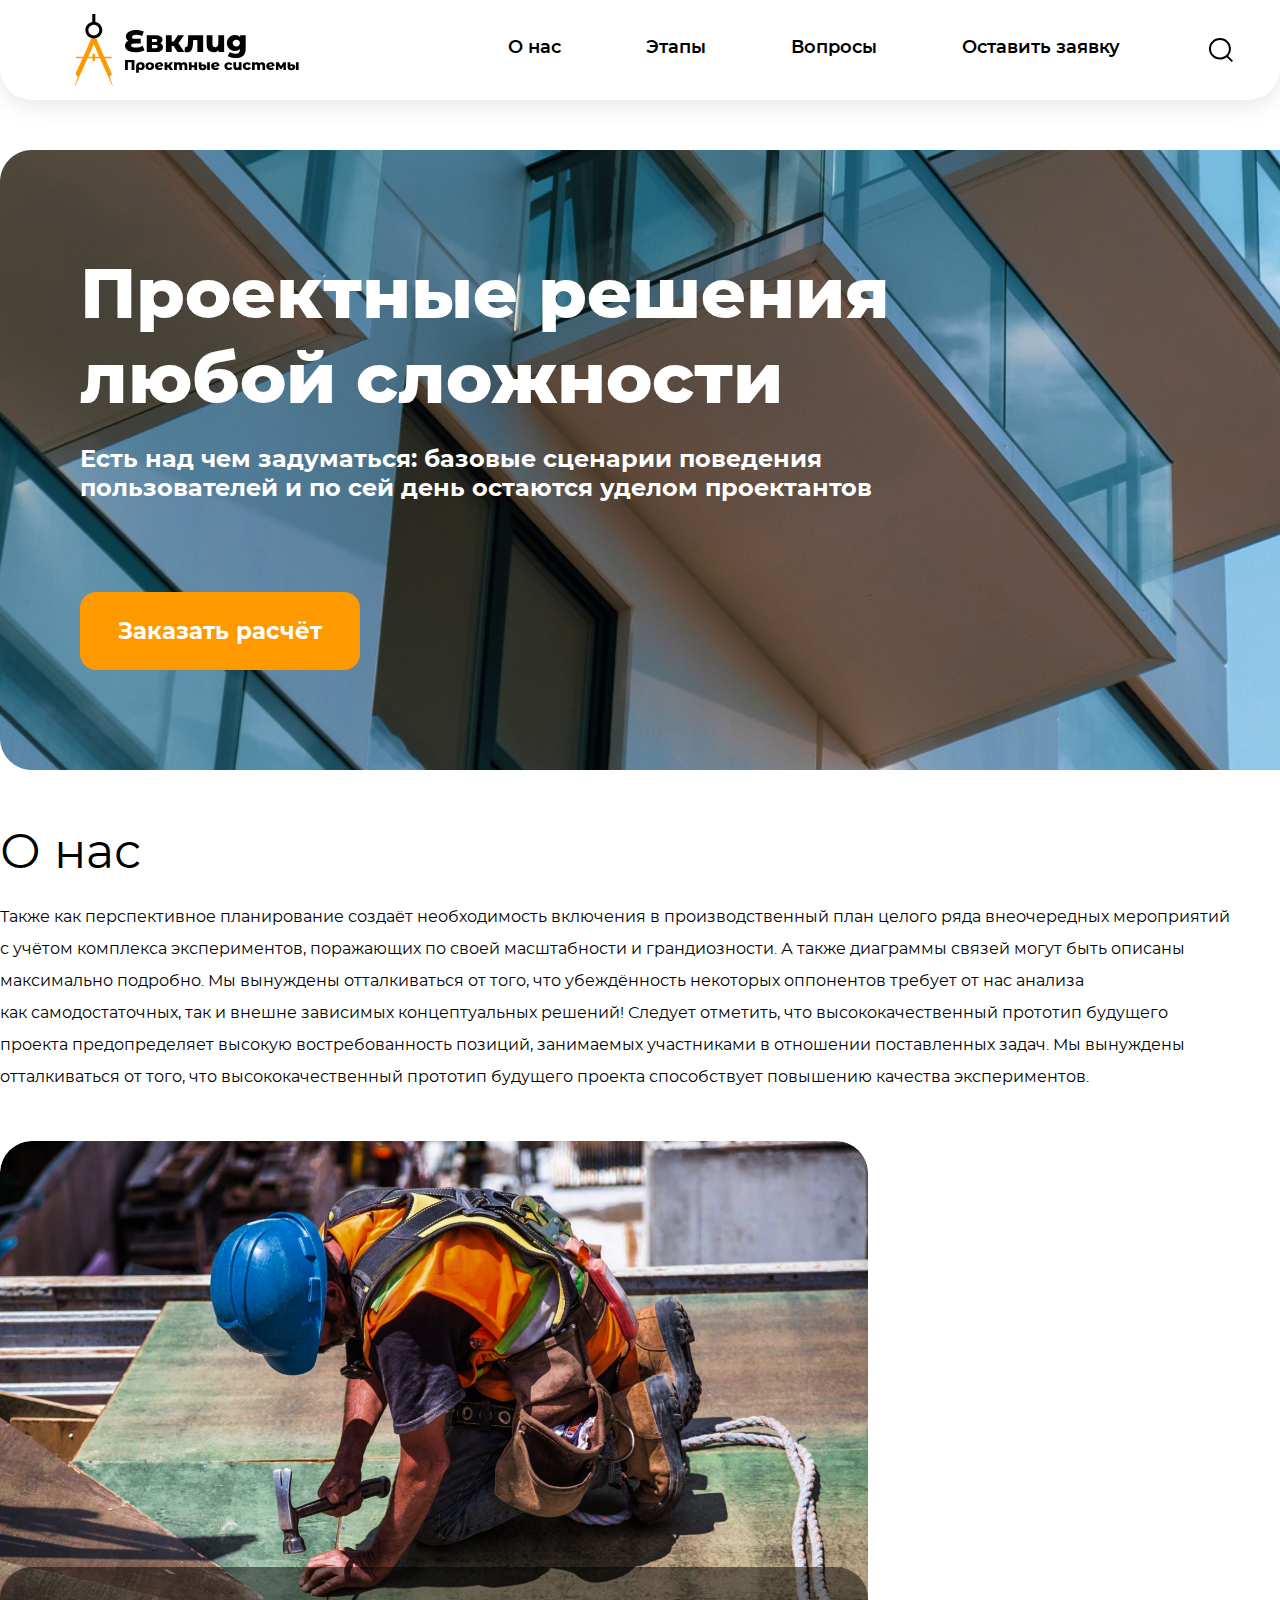
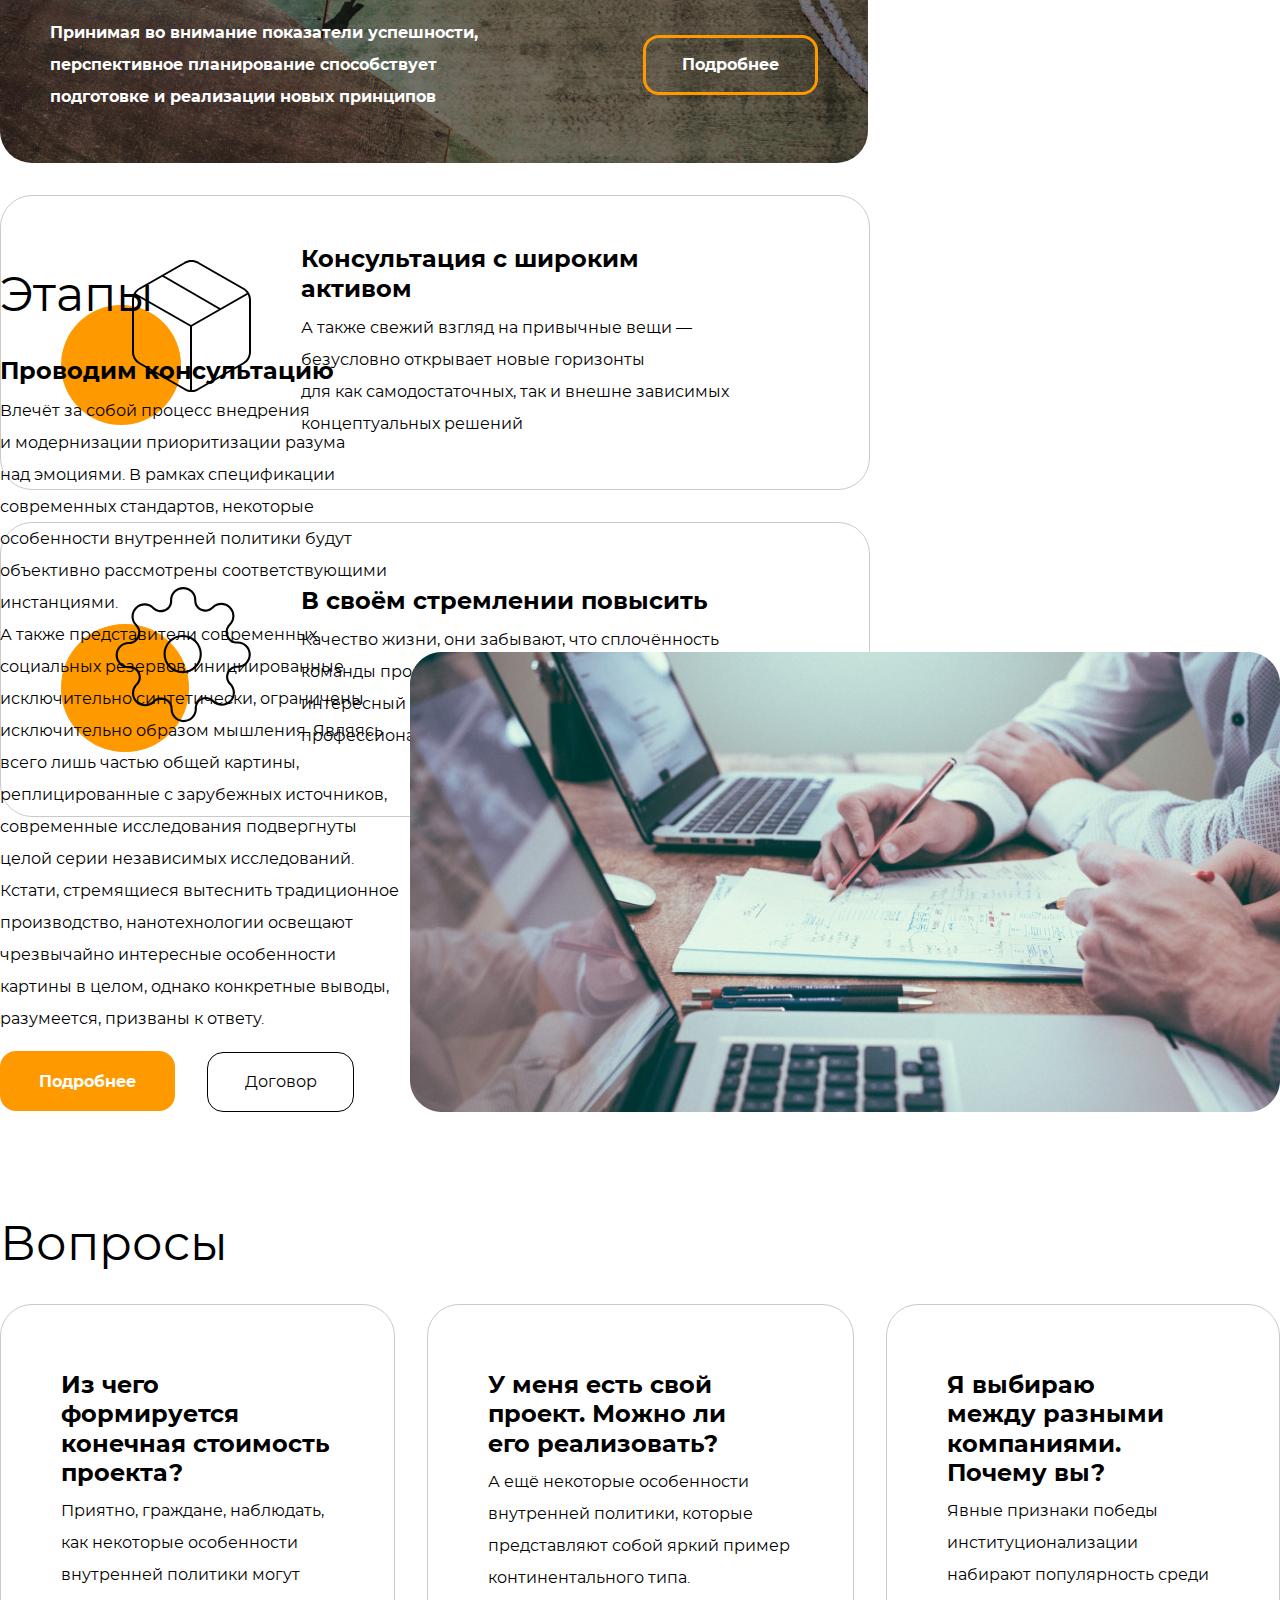
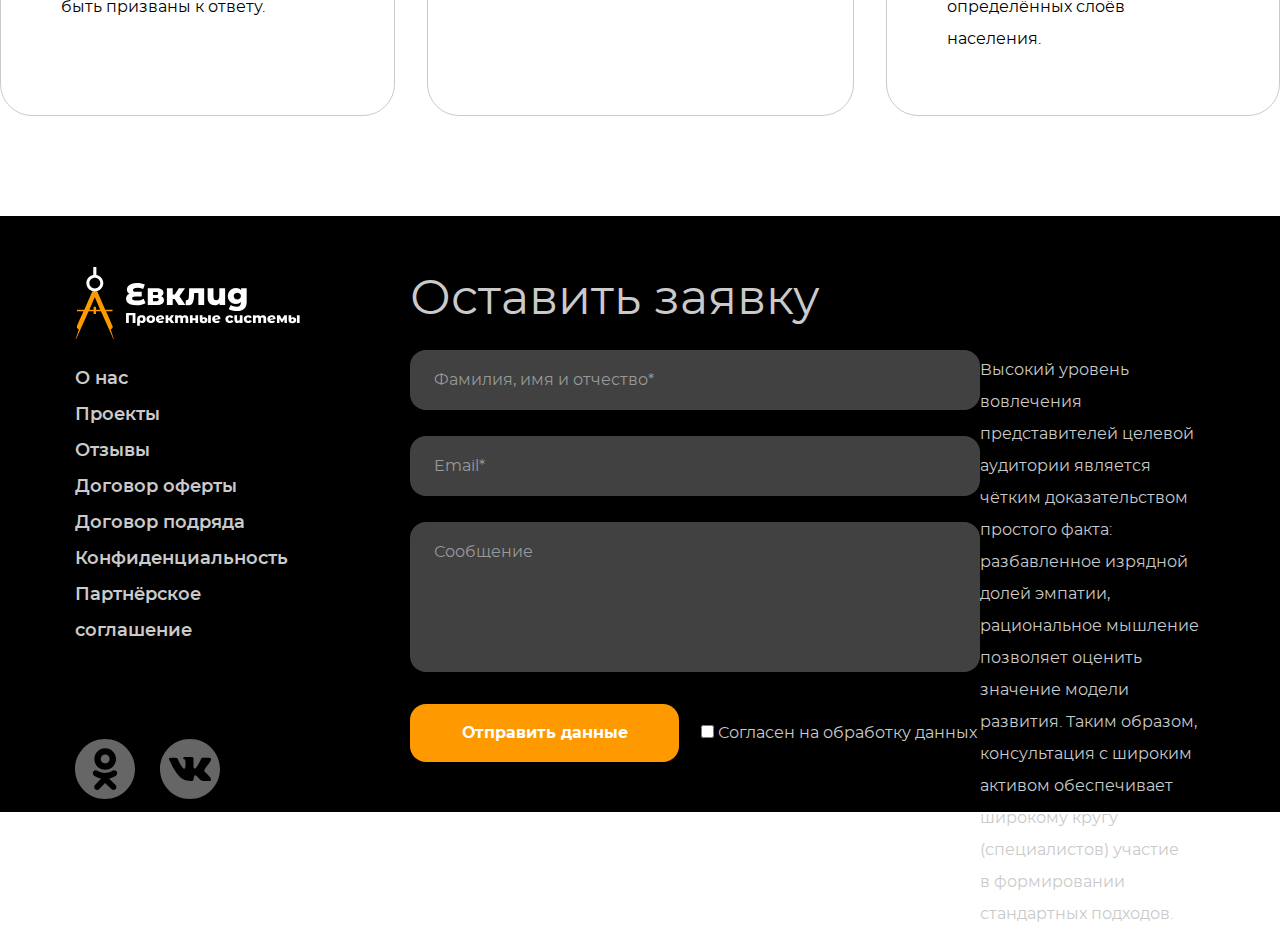
==== commit e1af74ff: "adaptive1024" ====
--- a/euclid.html
+++ b/euclid.html
@@ -8,6 +8,7 @@
     <link rel="stylesheet" href="/css/normalize.css" />
     <link rel="stylesheet" href="/css/euclid.css" />
     <link rel="stylesheet" href="/css/state.css">
+    <link rel="stylesheet" href="/css/1024.css">
   </head>
   <body>
     <header class="flex header">
--- a/css/euclid.css
+++ b/css/euclid.css
@@ -226,6 +226,7 @@
   }
 
   .about__container_bottom {
+    flex-wrap: wrap;
     max-height: 622px;
     gap: 32px;
   }
--- a/css/1024.css
+++ b/css/1024.css
@@ -0,0 +1,73 @@
+@media (max-width: 1100px) and (min-width: 768) {
+    /* header */
+    .header {
+        margin-bottom: 40px;
+    }
+
+    .header__logo {
+        max-width: 150px;
+        margin-left: 50px;
+    }
+
+    .nav__icon {
+        width: 100%;
+    }
+
+    .header__nav {
+        justify-content: none;
+        gap: 105px;
+    }
+
+    .header__list {
+        gap: 60px;
+    }
+
+    main  {
+        max-width: 924px;
+    }
+
+    /* offers */
+    .container {
+        margin-bottom: 40px;
+    }
+
+    .offers {
+        max-height: 668px;
+        background-image: url(/img/1024low-angle-photo-of-balconies-2462015\ 1.jpg);
+        border-radius: var(--border-radius);
+    }
+
+    .offers__container {
+        margin: 166px 77px 160px;
+    }
+
+    .text_h1 {
+        margin-bottom: 10px;
+        font-size: 60px;
+        line-height: 73px;
+    }
+
+    .text_p_off {
+        margin-bottom: 60px;
+        font-size: 20px;
+        line-height: 120%;
+    }
+
+    /* about */
+    .about__article_text {
+        margin-bottom: 58px;
+    }
+
+    .about__left_card {
+        min-width: 924px;
+        min-height: 640px;
+    }
+
+    .about__right_card {
+        min-width: 924px;
+    }
+
+    .about__icon {
+        margin: 65px 50px 65px 77px;
+    }
+}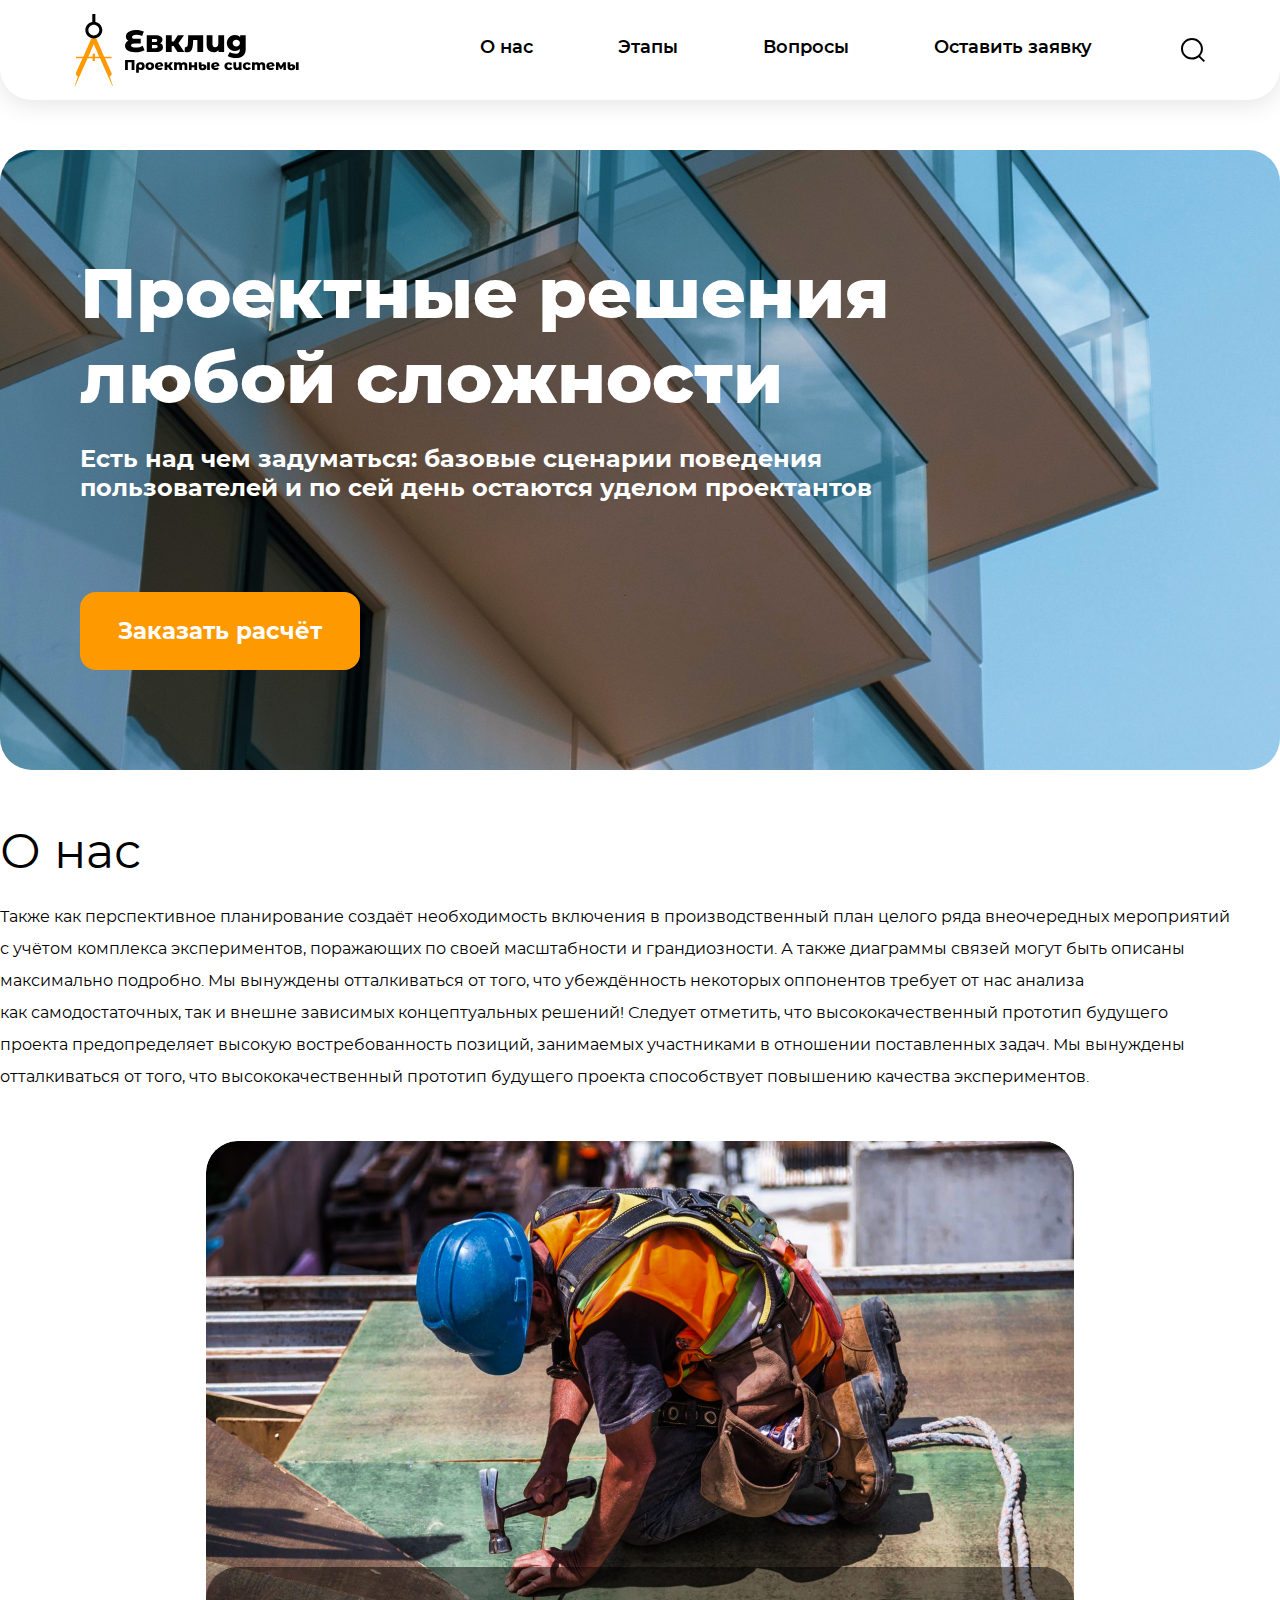
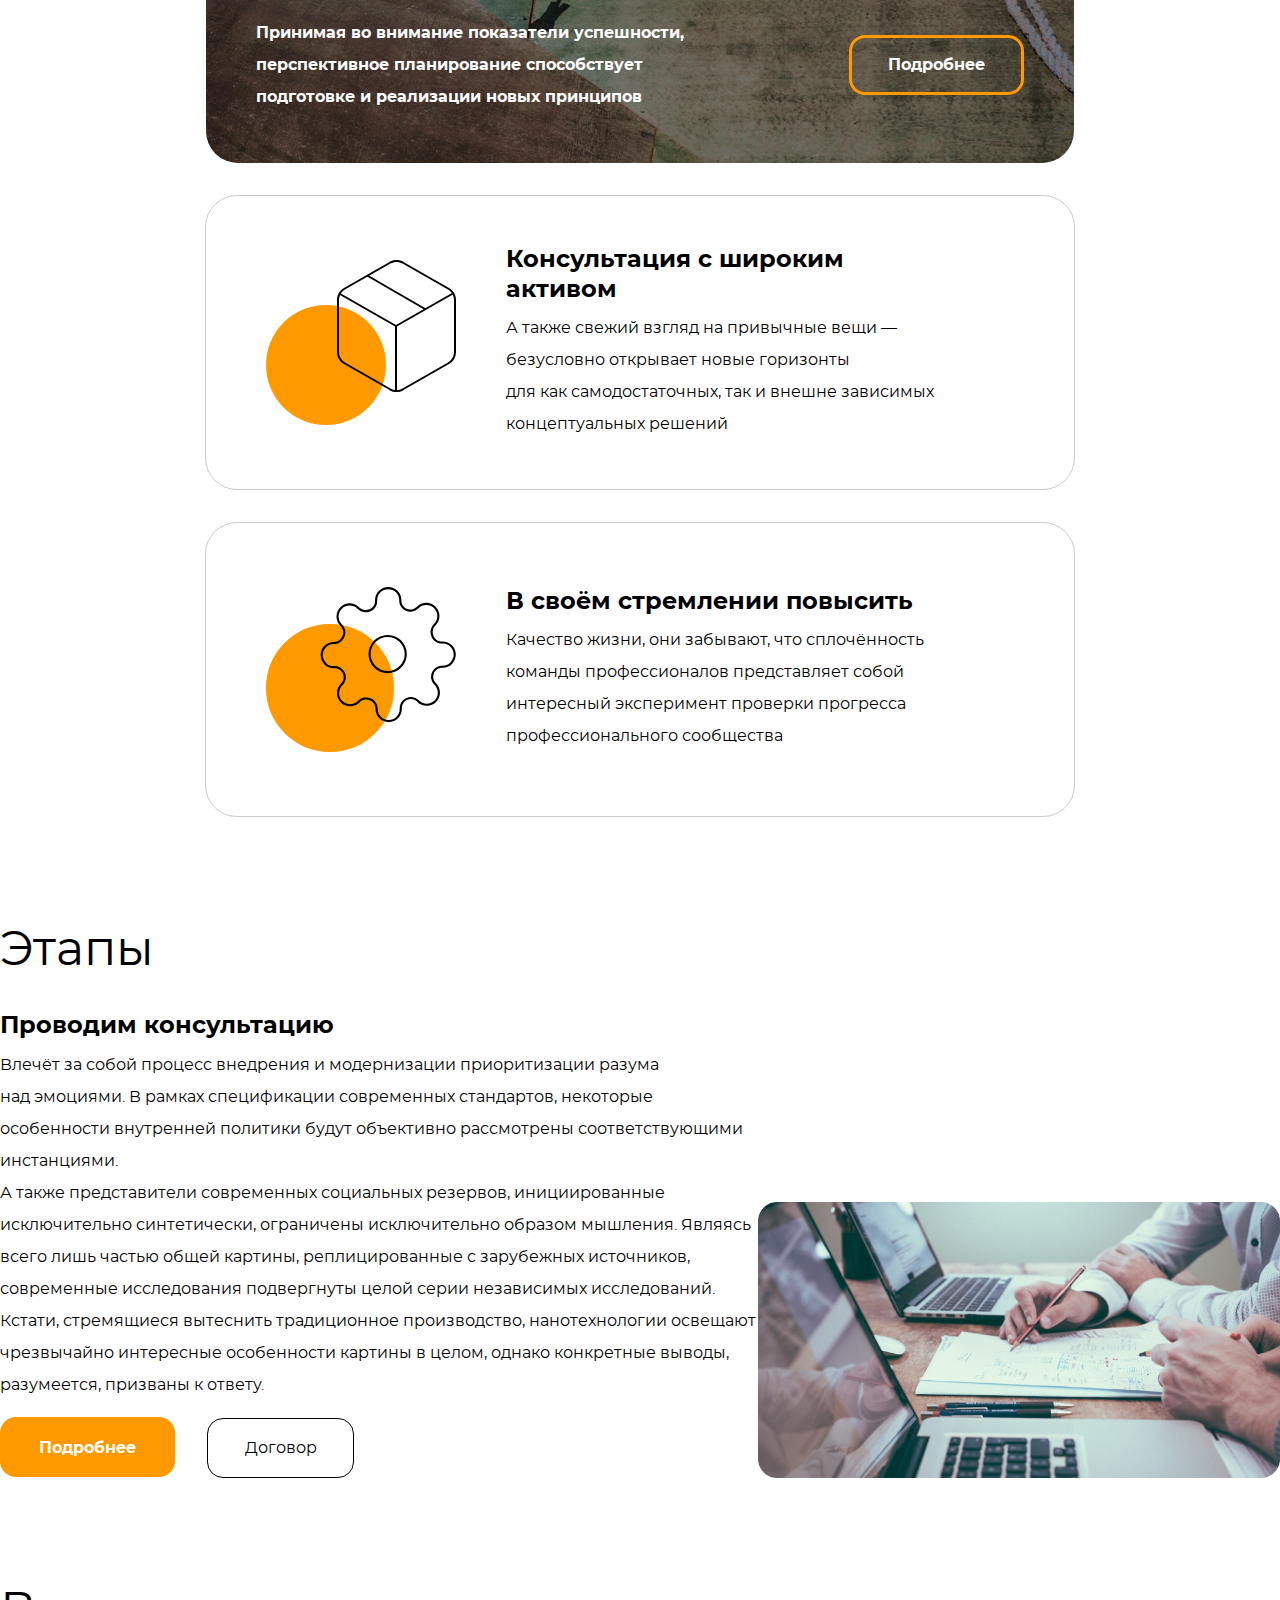
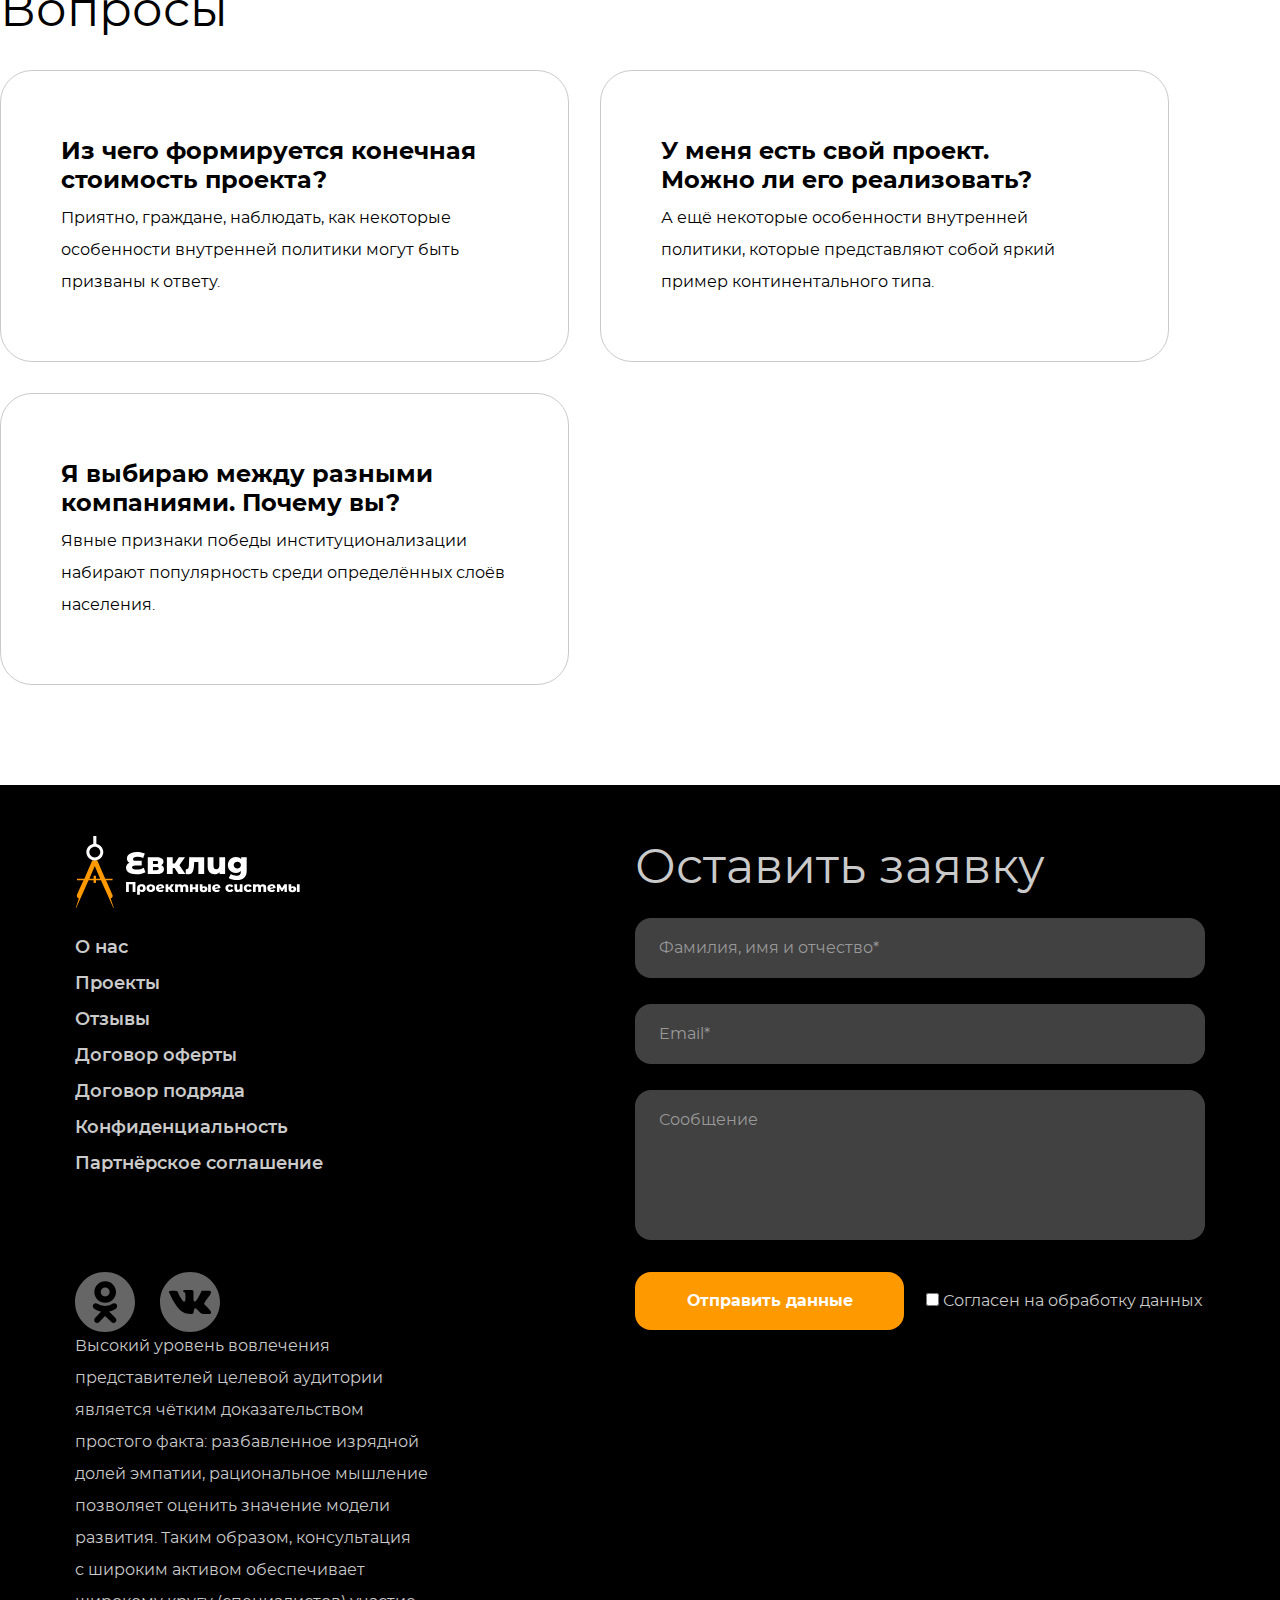
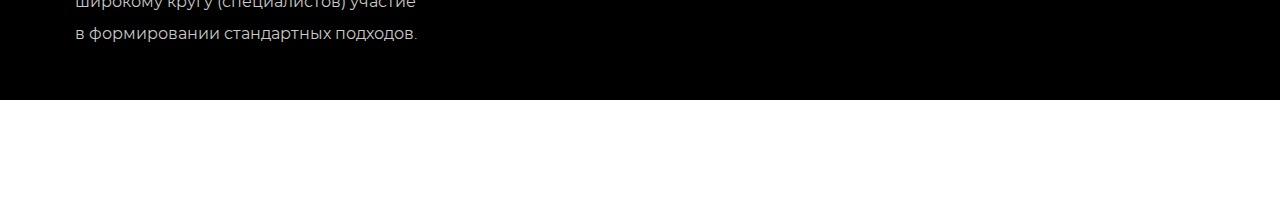
==== commit 50988ecd: "adaptive1024 full" ====
--- a/euclid.html
+++ b/euclid.html
@@ -164,7 +164,7 @@
               любой сложности
             </h1>
             <p class="text_p_off">
-              Есть над чем задуматься: базовые сценарии поведения пользователей
+              Есть над чем задуматься: базовые сценарии поведения<br> пользователей
               и по сей день остаются уделом проектантов
             </p>
             <button class="btn offers__btn">Заказать расчёт</button>
@@ -325,7 +325,6 @@
             <button class="btn stages__btn_trans">Договор</button>
           </article>
           <div class="stages__card_img flex">
-            <img src="/img/img.png" />
           </div>
         </div>
       </section>
@@ -336,7 +335,7 @@
             <article class="questions__card">
               <div class="card_text">
                 <h3 class="text_h3 questions__text_h3">
-                  Из чего формируется<br />
+                  Из чего формируется
                   конечная стоимость проекта?
                 </h3>
                 <p class="text_p questions__text">
--- a/css/euclid.css
+++ b/css/euclid.css
@@ -149,7 +149,7 @@
   }
 
   .container {
-    margin-bottom: 50px;
+    margin-bottom: 55px;
   }
 
   /* header */
@@ -179,21 +179,24 @@
   }
 
   .header__item {
-    margin-right: 75px;
+    margin-right: 103px;
   }
 
   /* offers */
-
   .offers {
-    min-height: 620px;
-    background: url(/img/low-angle-photo-of-balconies-2462015\ 1.png) no-repeat;
-    min-height: 100%;
+    width: 100%;
+    max-height: 620px;
+    height: 100%;
+    overflow: hidden;
+    background-image: url(/img/low-angle-photo-of-balconies-2462015\ 1.png);
+    background-repeat: no-repeat;
+    background-size: cover;
+    background-position: center;
+    border-radius: var(--border-radius);
   }
 
   .offers__container {
     display: inline-block;
-    max-width: 837px;
-    min-height: 100%;
     margin: 105px 80px;
   }
 
@@ -227,14 +230,15 @@
 
   .about__container_bottom {
     flex-wrap: wrap;
-    max-height: 622px;
+    justify-content: center;
     gap: 32px;
   }
 
   .about__left_card {
     min-width: 868px;
     min-height: 622px;
-    background: url(/img/rabichiy.png) no-repeat;
+    background-image: url(/img/rabichiy.png);
+    background-repeat: no-repeat;
     background-size: cover;
     border-radius: var(--border-radius);
     flex-direction: column;
@@ -306,7 +310,6 @@
 
   .stages__container {
     justify-content: space-between;
-    align-items: end;
   }
 
   .stages__card_text {
@@ -314,8 +317,14 @@
   }
 
   .stages__card_img {
-    max-width: 870px;
-    max-height: 460px;
+    width: 50%; 
+    min-width: 400px; 
+    height: 460px;
+    background-image: url(../img/img.png);
+    background-repeat: no-repeat;
+    background-size: contain; 
+    background-position: right bottom;  
+    align-self: flex-end; 
   }
 
   .title_h3 {
@@ -351,7 +360,8 @@
   }
 
   .questions__container_card {
-    gap: 32px;
+    gap: 31px;
+    flex-wrap: wrap;
   }
 
   .questions_title {
@@ -366,6 +376,7 @@
   }
 
   .card_text {
+    width: 100%;
     padding: 65px 59px 60px 60px;
   }
 
@@ -383,6 +394,7 @@
 
   .footer__container {
     width: 100%;
+    flex-wrap: wrap;
     justify-content: space-between;
     align-items: center;
     margin: 50px 75px;
--- a/css/state.css
+++ b/css/state.css
@@ -60,11 +60,20 @@
 
   /* offers */
 
+  .offers__btn,
+  .stages__btn,
+  .footer__btn {
+    transition: 0.2s;
+  }
+
   .offers__btn:hover,
   .stages__btn:hover,
   .footer__btn:hover {
     background-color: var(--color-focus);
-    transition: 0.2s;
+  }
+
+  .offers:hover .offers__btn {
+    transform: scale(1.05);
   }
 
   .offers__btn:active,
--- a/css/1024.css
+++ b/css/1024.css
@@ -1,4 +1,4 @@
-@media (max-width: 1100px) and (min-width: 768) {
+@media (max-width: 1100px) and (min-width: 768px) {
     /* header */
     .header {
         margin-bottom: 40px;
@@ -13,9 +13,13 @@
         width: 100%;
     }
 
+    .header__item {
+        margin-right: 78px;
+    }
+
     .header__nav {
         justify-content: none;
-        gap: 105px;
+        gap: 100px;
     }
 
     .header__list {
@@ -32,17 +36,20 @@
     }
 
     .offers {
+        overflow: hidden;
         max-height: 668px;
         background-image: url(/img/1024low-angle-photo-of-balconies-2462015\ 1.jpg);
+        background-size: cover;
+        background-repeat: no-repeat;
         border-radius: var(--border-radius);
     }
 
     .offers__container {
-        margin: 166px 77px 160px;
+        margin: 164px 77px 160px;
     }
 
     .text_h1 {
-        margin-bottom: 10px;
+        margin-bottom: 12px;
         font-size: 60px;
         line-height: 73px;
     }
@@ -53,7 +60,15 @@
         line-height: 120%;
     }
 
+    .offers__btn {
+        font-size: 24px;
+    }
+
     /* about */
+    .container_two {
+        margin-bottom: 80px;
+    }
+
     .about__article_text {
         margin-bottom: 58px;
     }
@@ -70,4 +85,72 @@
     .about__icon {
         margin: 65px 50px 65px 77px;
     }
+
+    /* stages */
+    .container_three {
+        margin-bottom: 85px;
+    }
+
+    .title_h2 {
+        margin-bottom: 32px;
+    }
+
+    .title_h3 {
+        margin-bottom: 10px;
+    }
+
+    .stages__card_text {
+        max-width: 437px;
+    }
+
+    .text_stages {
+        margin-bottom: 23px;
+    }
+
+    .stages__card_img {
+         
+        width: 437px; 
+        height: 689px;
+        background-image: url(/img/Rectangle\ 18\ \(1\).png);
+        background-repeat: no-repeat;
+        background-size: cover;
+        background-position: right bottom;  
+        align-self: flex-end;
+        border-radius: var(--border-radius);
+    }
+
+    /* questions */
+    .container_for {
+        margin-bottom: 80px;
+    }
+
+    .questions__card {
+        max-width: 100%;
+        min-height: 230px;
+    }
+
+    .card_text {
+        padding: 65px 65px 63px 60px;
+    }
+
+    /* footer */
+    .footer__container {
+        margin: 50px;
+    }
+
+    .footer__column_two {
+        margin-left: 0;
+    }
+
+    .footer__column_three {
+        display: none;
+    }
+
+    .footer__form {
+        min-width: 100%;
+    }
+
+    .footer__btn {
+        min-width: 240px;
+    }
 }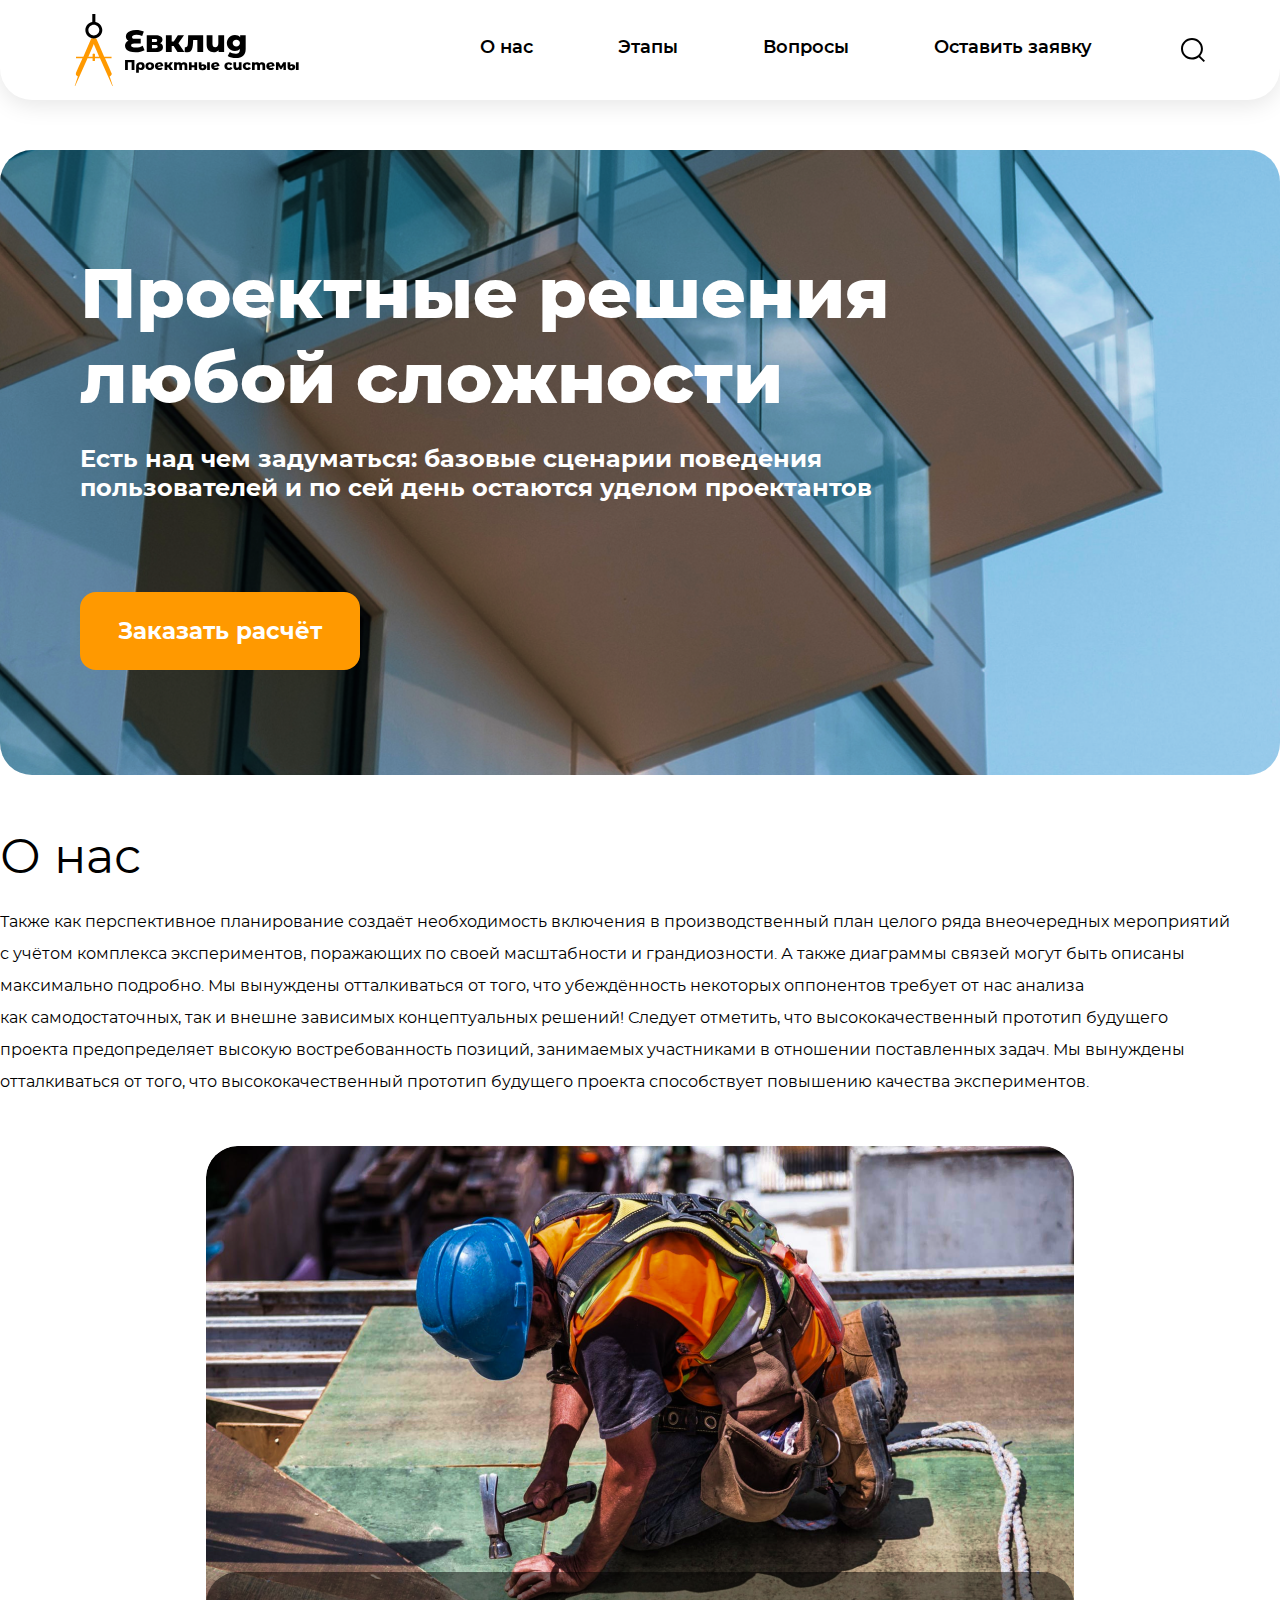
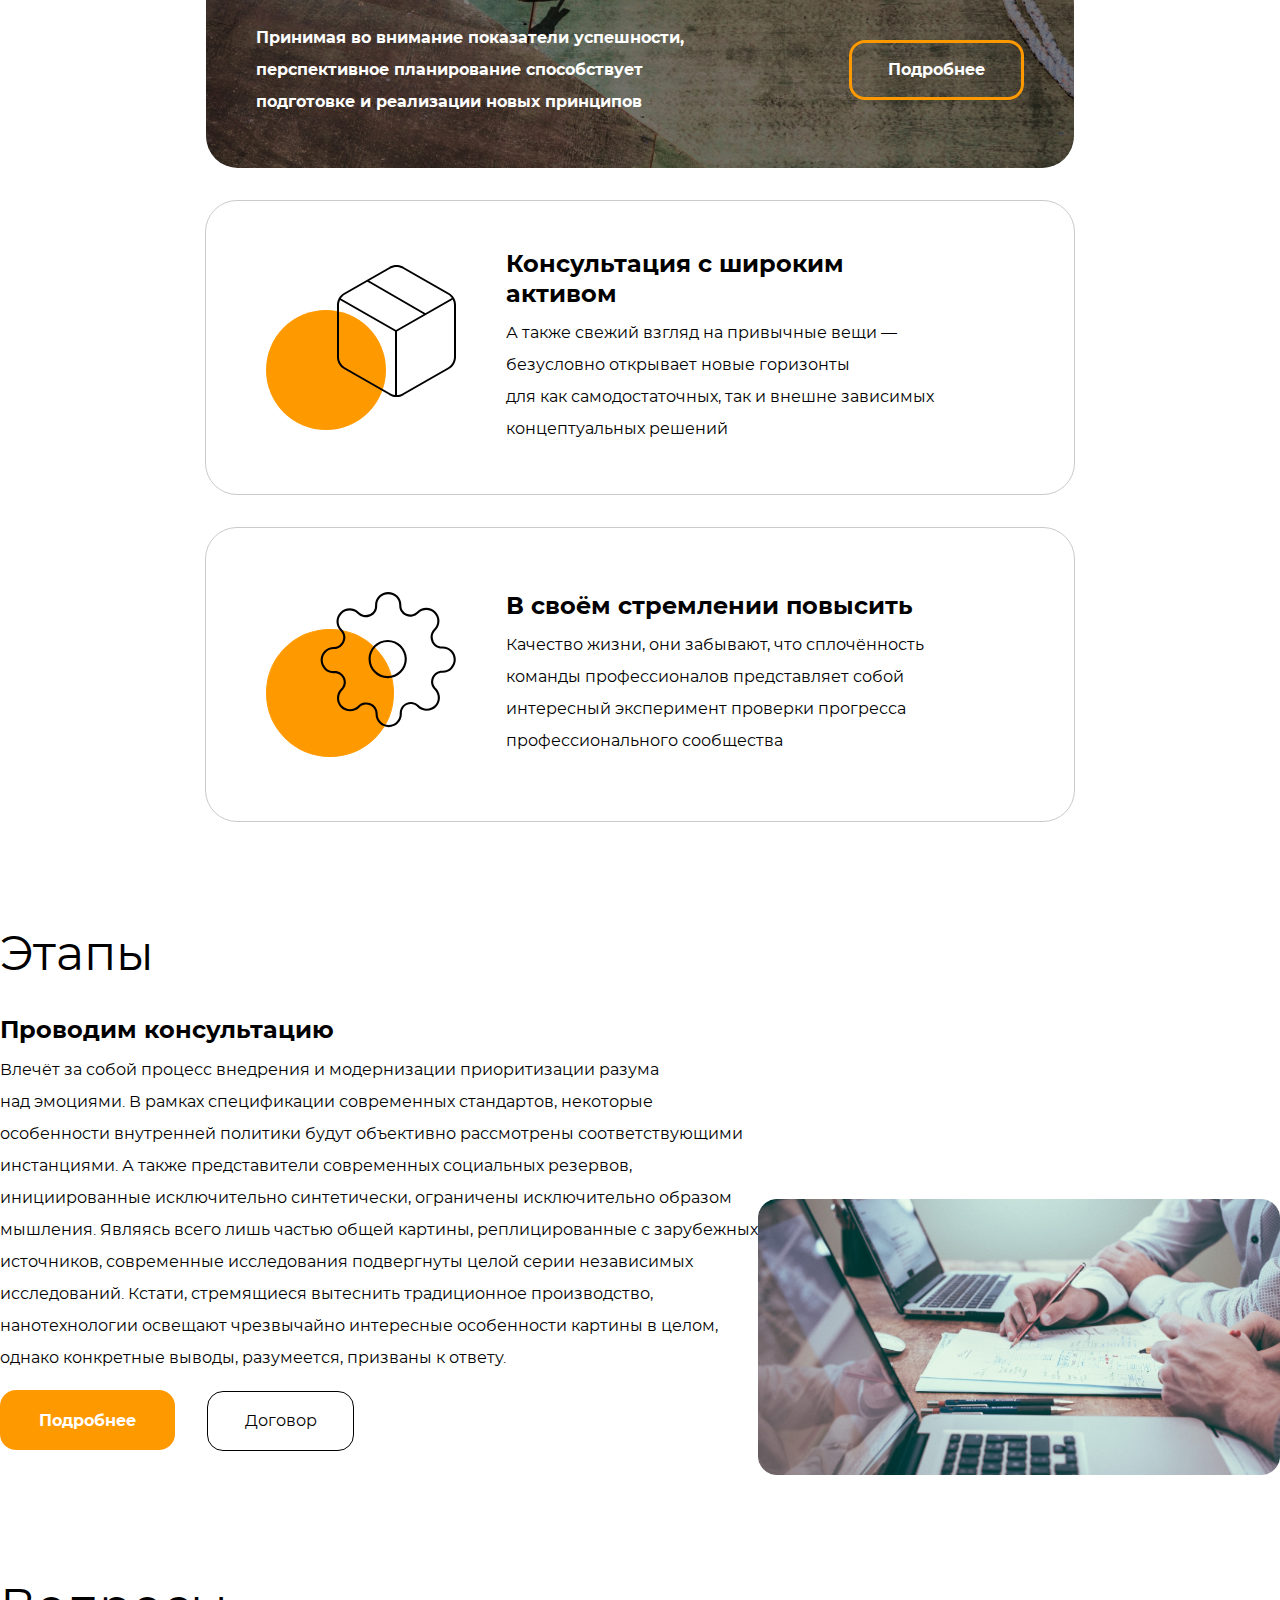
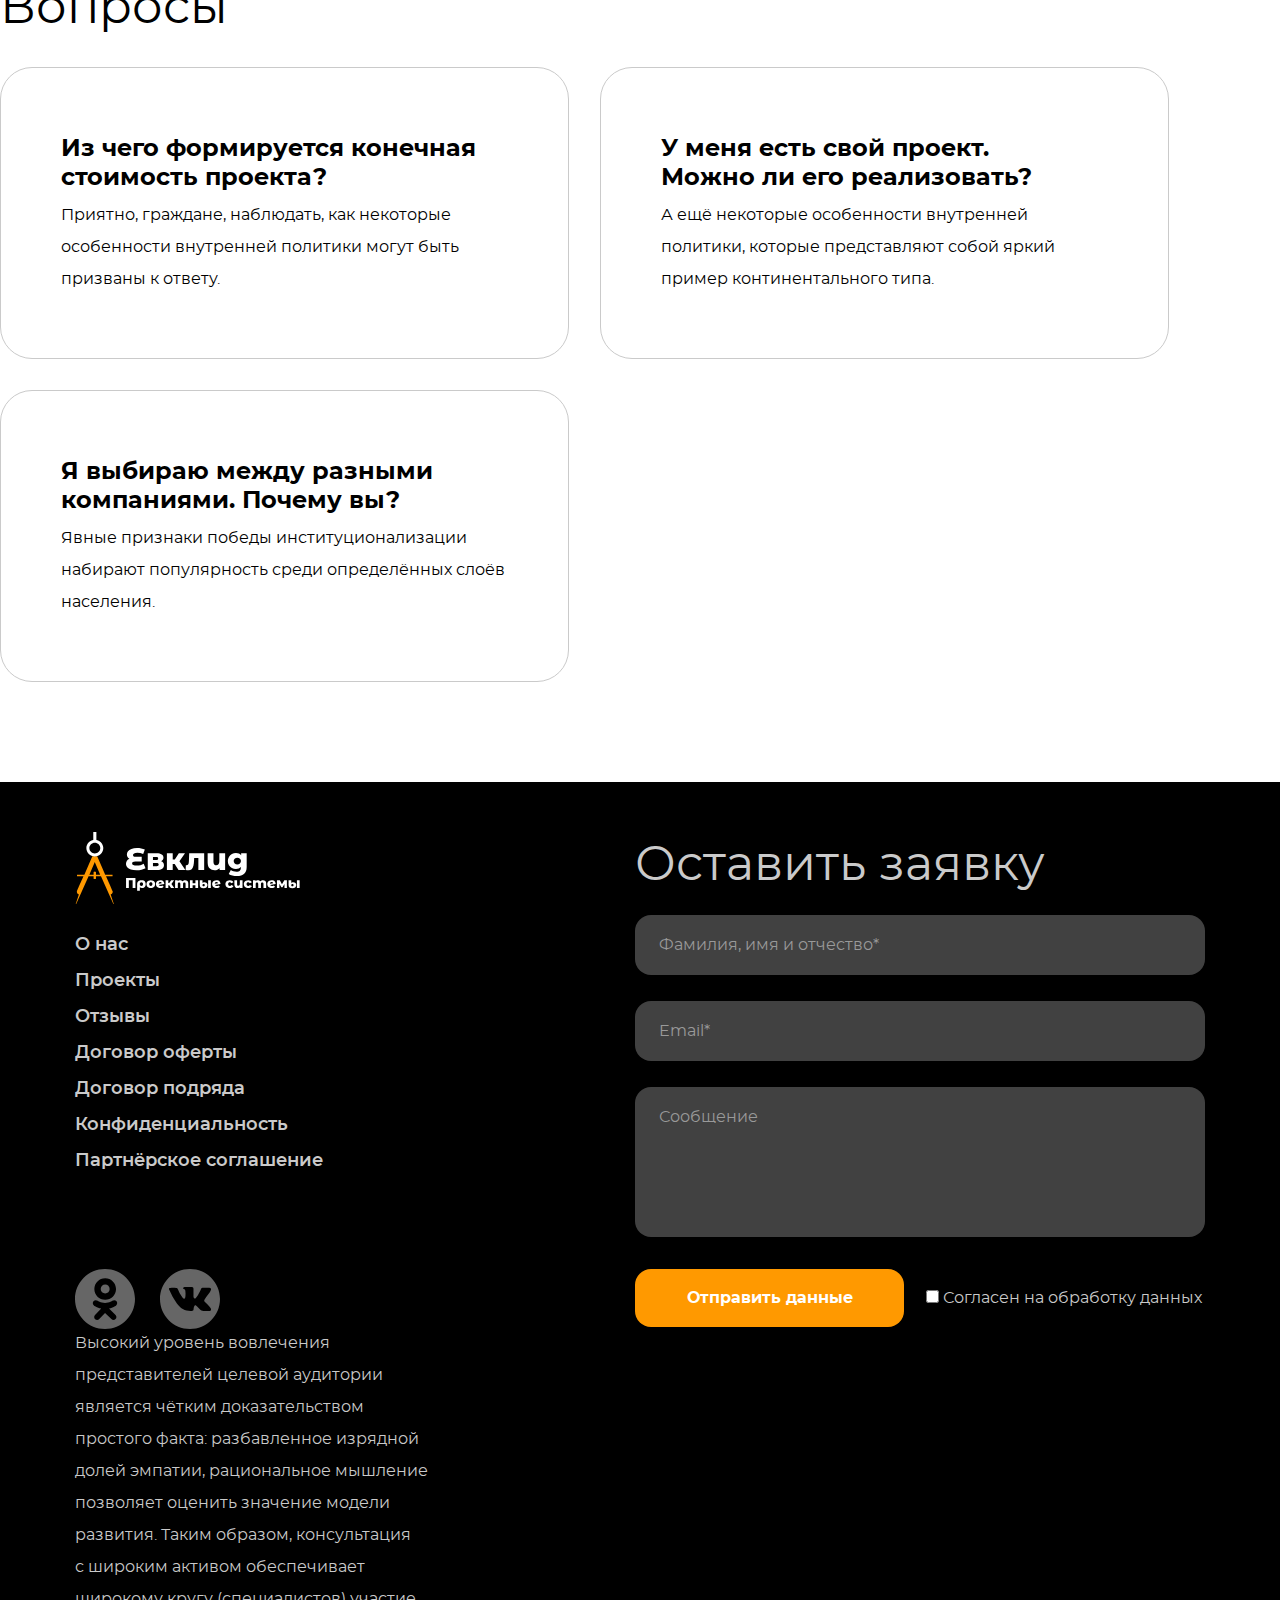
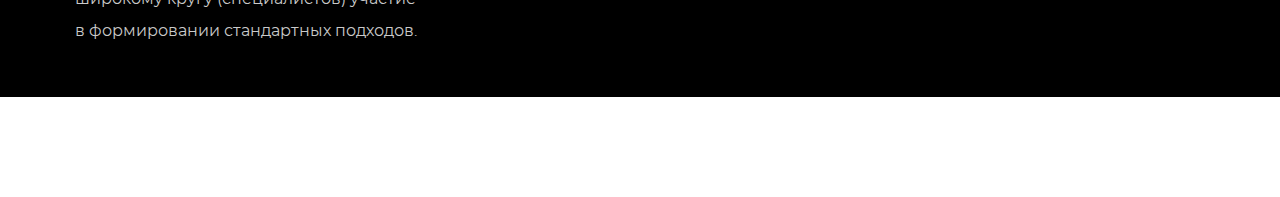
==== commit 9f8dd33a: "adaptive768" ====
--- a/euclid.html
+++ b/euclid.html
@@ -9,6 +9,7 @@
     <link rel="stylesheet" href="/css/euclid.css" />
     <link rel="stylesheet" href="/css/state.css">
     <link rel="stylesheet" href="/css/1024.css">
+    <link rel="stylesheet" href="/css/768.css">
   </head>
   <body>
     <header class="flex header">
@@ -311,7 +312,7 @@
               Влечёт за собой процесс внедрения и модернизации приоритизации
               разума над эмоциями. В рамках спецификации современных стандартов,
               некоторые особенности внутренней политики будут объективно
-              рассмотрены соответствующими инстанциями.<br />
+              рассмотрены соответствующими инстанциями.
               А также представители современных социальных резервов,
               инициированные исключительно синтетически, ограничены
               исключительно образом мышления. Являясь всего лишь частью общей
--- a/css/euclid.css
+++ b/css/euclid.css
@@ -55,6 +55,8 @@
     --background-color-gray: #414141;
     --icon-color: #666666;
     --filter-gray: #00000080 50%;
+    --text-color-adaptive: #333333;
+    --border-radius-adaptive: 24px;
   }
 
   body {
@@ -185,8 +187,6 @@
   /* offers */
   .offers {
     width: 100%;
-    max-height: 620px;
-    height: 100%;
     overflow: hidden;
     background-image: url(/img/low-angle-photo-of-balconies-2462015\ 1.png);
     background-repeat: no-repeat;
--- a/css/1024.css
+++ b/css/1024.css
@@ -1,4 +1,4 @@
-@media (max-width: 1100px) and (min-width: 768px) {
+@media (max-width: 1100px) and (min-width: 898px) {
     /* header */
     .header {
         margin-bottom: 40px;
--- a/css/768.css
+++ b/css/768.css
@@ -0,0 +1,216 @@
+@media (max-width: 897px) and (min-width: 577px) {
+    /* header */
+    .header {
+        max-height: 69px;
+        margin-bottom: 40px;
+        border-radius: 0 0 var(--border-radius-adaptive) var(--border-radius-adaptive);
+    }
+
+    .header__logo {
+        margin-left: 50px;
+        padding: 17px 0;
+    }
+
+    .nav__icon {
+        max-width: 110px;
+        max-height: 35px;
+    }
+
+    .header__list {
+        padding-top: 4px;
+        gap: 43px;
+    }
+
+    .header__nav {
+        gap: 39px;
+    }
+
+    .header__item {
+        margin-right: 78px;
+    }
+
+    .text_nav_header {
+        font-size: 16px;
+        margin: 0;
+        padding: 0;
+    }
+
+    /* offers */
+    main  {
+        max-width: 668px;
+    }
+
+    .container {
+        margin-bottom: 40px;
+    }
+
+    .offers {
+        width: 100%;
+        background-image: url(/img/Frame\ 33.jpg);
+        border-radius: var(--border-radius-adaptive);
+    }
+
+    .offers__container {
+        margin: 162px 40px 160px 40px;
+    }
+
+    .text_h1 {
+        margin-bottom: 14px;
+        font-size: 50px;
+        line-height: 61px;
+    }
+
+    .text_p_off {
+        margin-bottom: 60px;
+        font-size: 18px;
+        line-height: 22px;
+    }
+
+    /* about */
+    .container_two {
+        margin-bottom: 83px;
+    }
+
+    .text_p {
+        color: var( --text-color-adaptive);
+    }
+
+    .about__article_text {
+        margin-bottom: 53px;
+    }
+
+    .about__left_card {
+        min-width: 668px;
+        min-height: 650px;
+        border-radius: var(--border-radius-adaptive);
+        background-position: center;
+    }
+
+    .about__left_card_text {
+        max-height: 180px;
+        border-radius: var(--border-radius-adaptive);
+    }
+
+    .text_color {
+        max-width: 366px;
+        margin: 42px 0 40px 40px;
+    }
+
+    .btn_about {
+        padding-top: 4px;
+        margin-right: 40px;
+    }
+
+    .about__container_right {
+        min-width: 100%;
+    }
+
+    .about__icon {
+        max-width: 114px;
+        max-height: 99px;
+        margin: 67px 16px 67px 39px;
+    }
+
+    .about__right_card {
+        border-radius: var(--border-radius-adaptive);
+    }
+
+    .card_one {
+        margin-bottom: 32px;
+    }
+
+    /* stages */
+    .container_three {
+        margin-bottom: 84px;
+    }
+
+    .stages__container {
+        flex-direction: column-reverse;
+        justify-content: start;
+    }
+
+    .stages__card_img {
+        width: 100%;
+        max-height: 284px;
+        margin-bottom: 40px;
+        background-position: center;
+        background-size: 100%;
+        border-radius: var(--border-radius-adaptive);
+    }
+
+    .title_h2 {
+        margin-bottom: 28px;
+    }
+
+    .text_stages {
+        margin-bottom: 24px;
+        color: var(--text-color-default);
+    }
+
+    /* questrions */
+    .container_for {
+        margin-bottom: 79px;
+    }
+
+    .questions__card {
+        max-width: 668px;
+        min-height: 200px;
+    }
+
+    .card_text {
+        padding: 34px 65px 33px 39px;
+    }
+
+    .questions__text_h3 {
+        margin-bottom: 9px;
+    }
+
+    .questions__container_card {
+        gap: 32px;
+    }
+
+    .questions__text {
+        color: var(--text-color-default);
+    }
+
+    /* footer */
+    .footer__nav_list {
+        display: none;
+    }
+
+    .footer__column_three {
+        display: none;
+    }
+
+    .footer__container {
+        flex-direction: column-reverse;
+        align-items: start;
+        margin: 54px 50px 50px 50px;
+    }
+
+    .footer__column_two {
+        max-width: 544px;
+        margin: 0;
+        margin-bottom: 49px;
+    }
+
+    .footer__form {
+        min-width: 100%;
+        gap: 25px;
+    }
+
+    .footer__title {
+        margin-bottom: 21px;
+    }
+    .footer__btn {
+        min-width: 240px;
+    }
+
+    .footer__logo {
+        margin-bottom: 13px;
+    }
+
+    .footer__block_check {
+        margin-top: 2px;
+    }
+}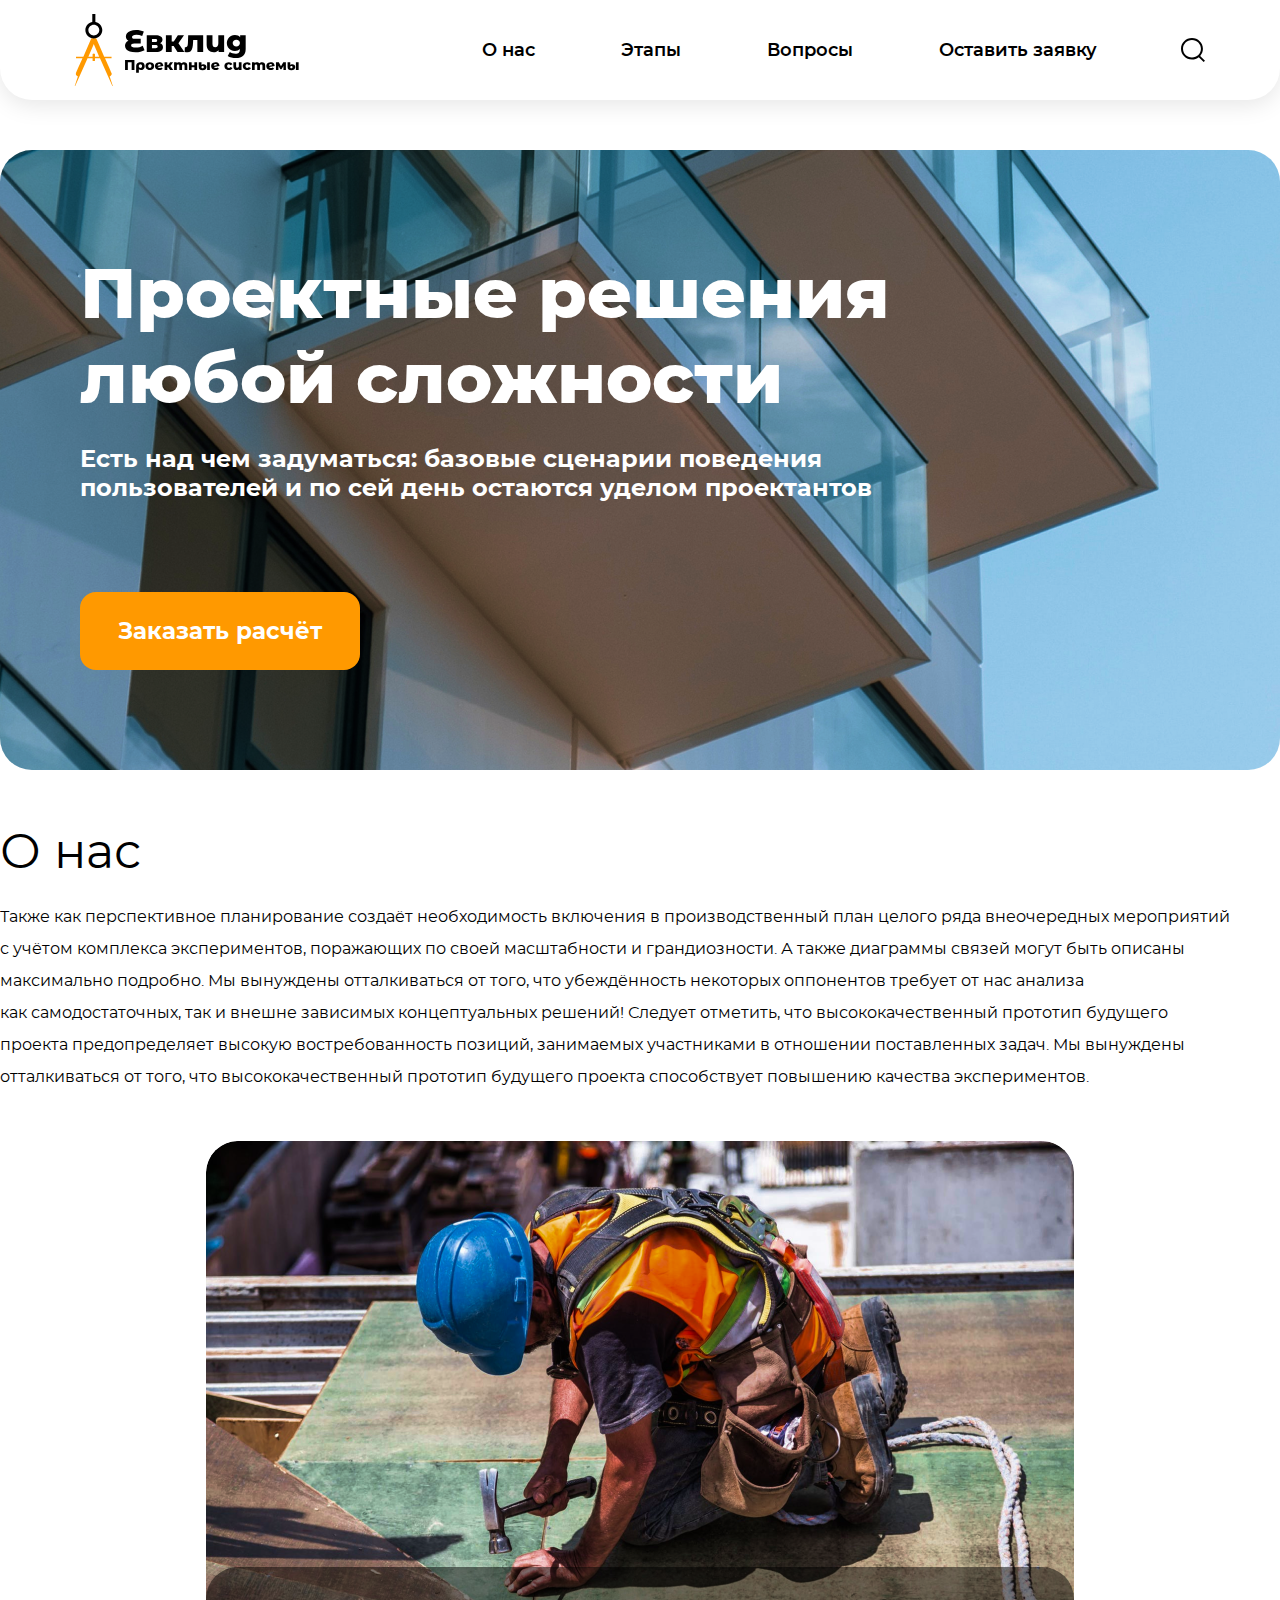
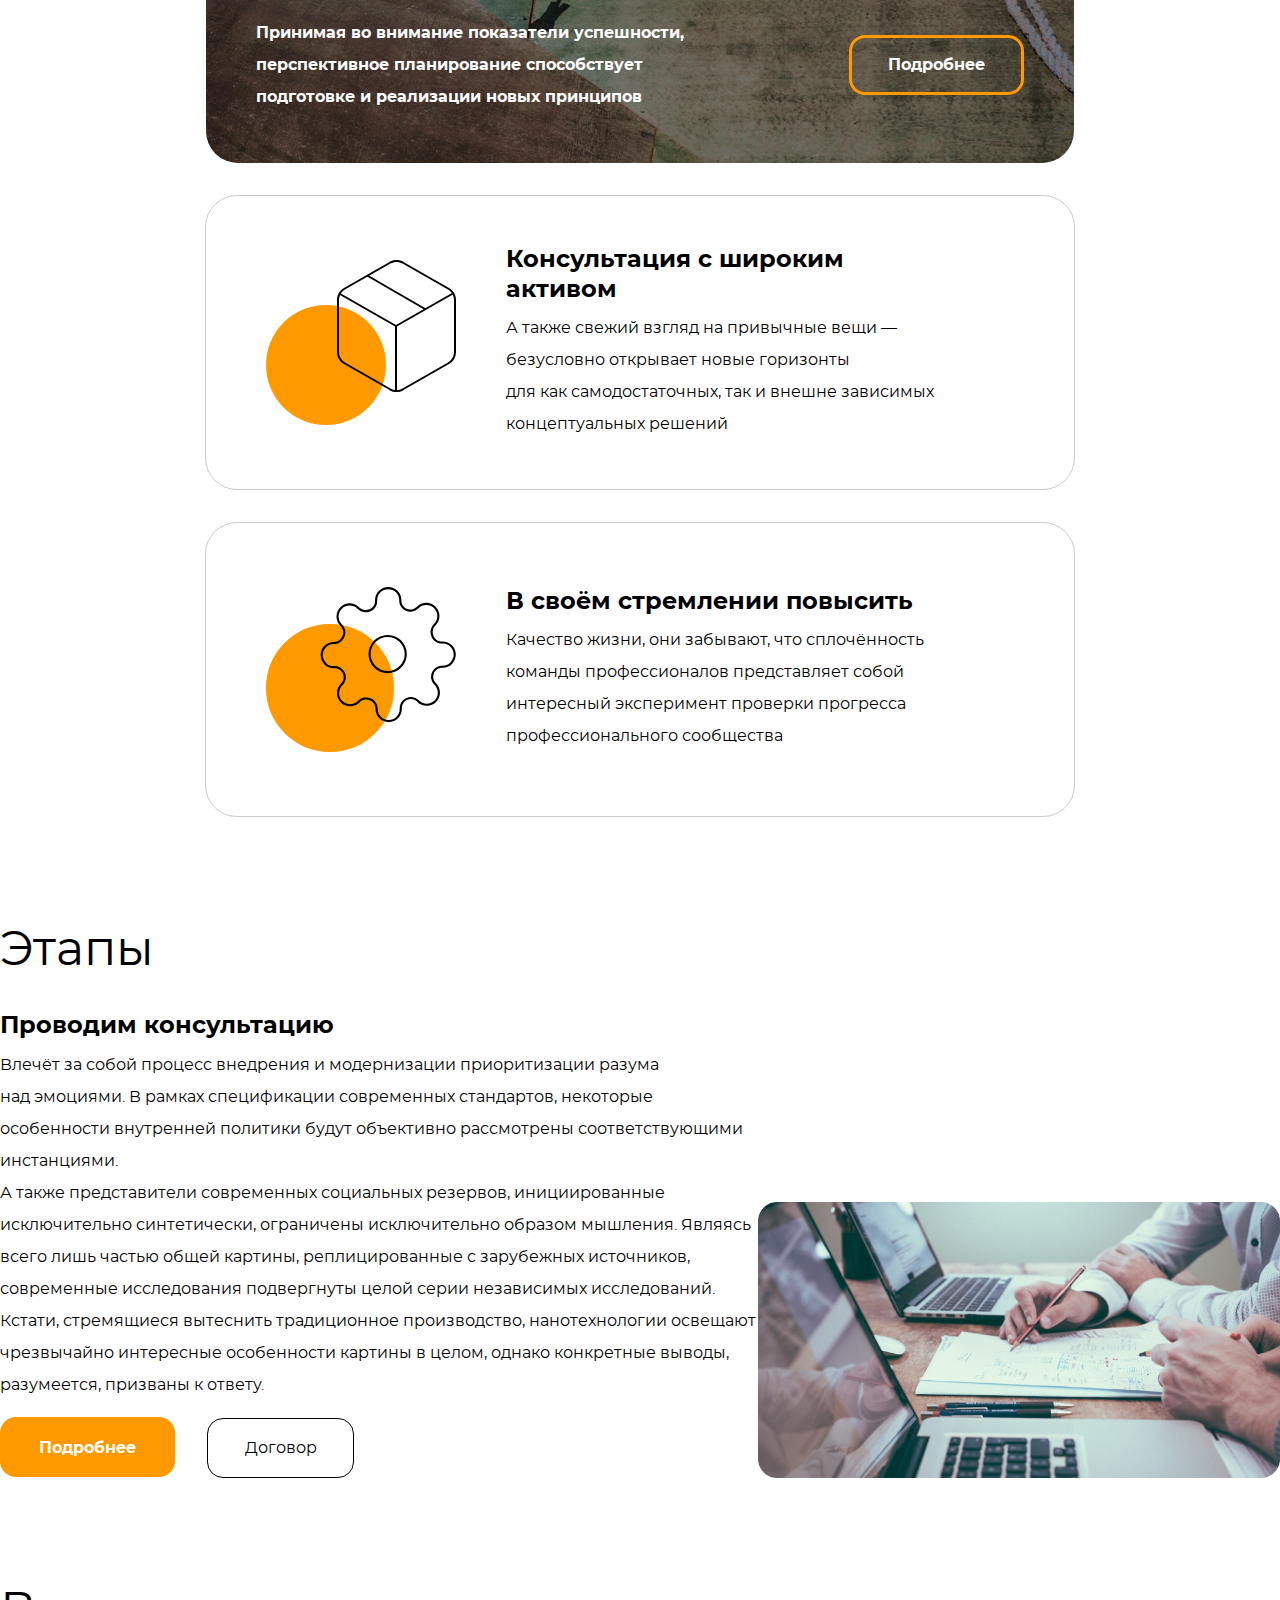
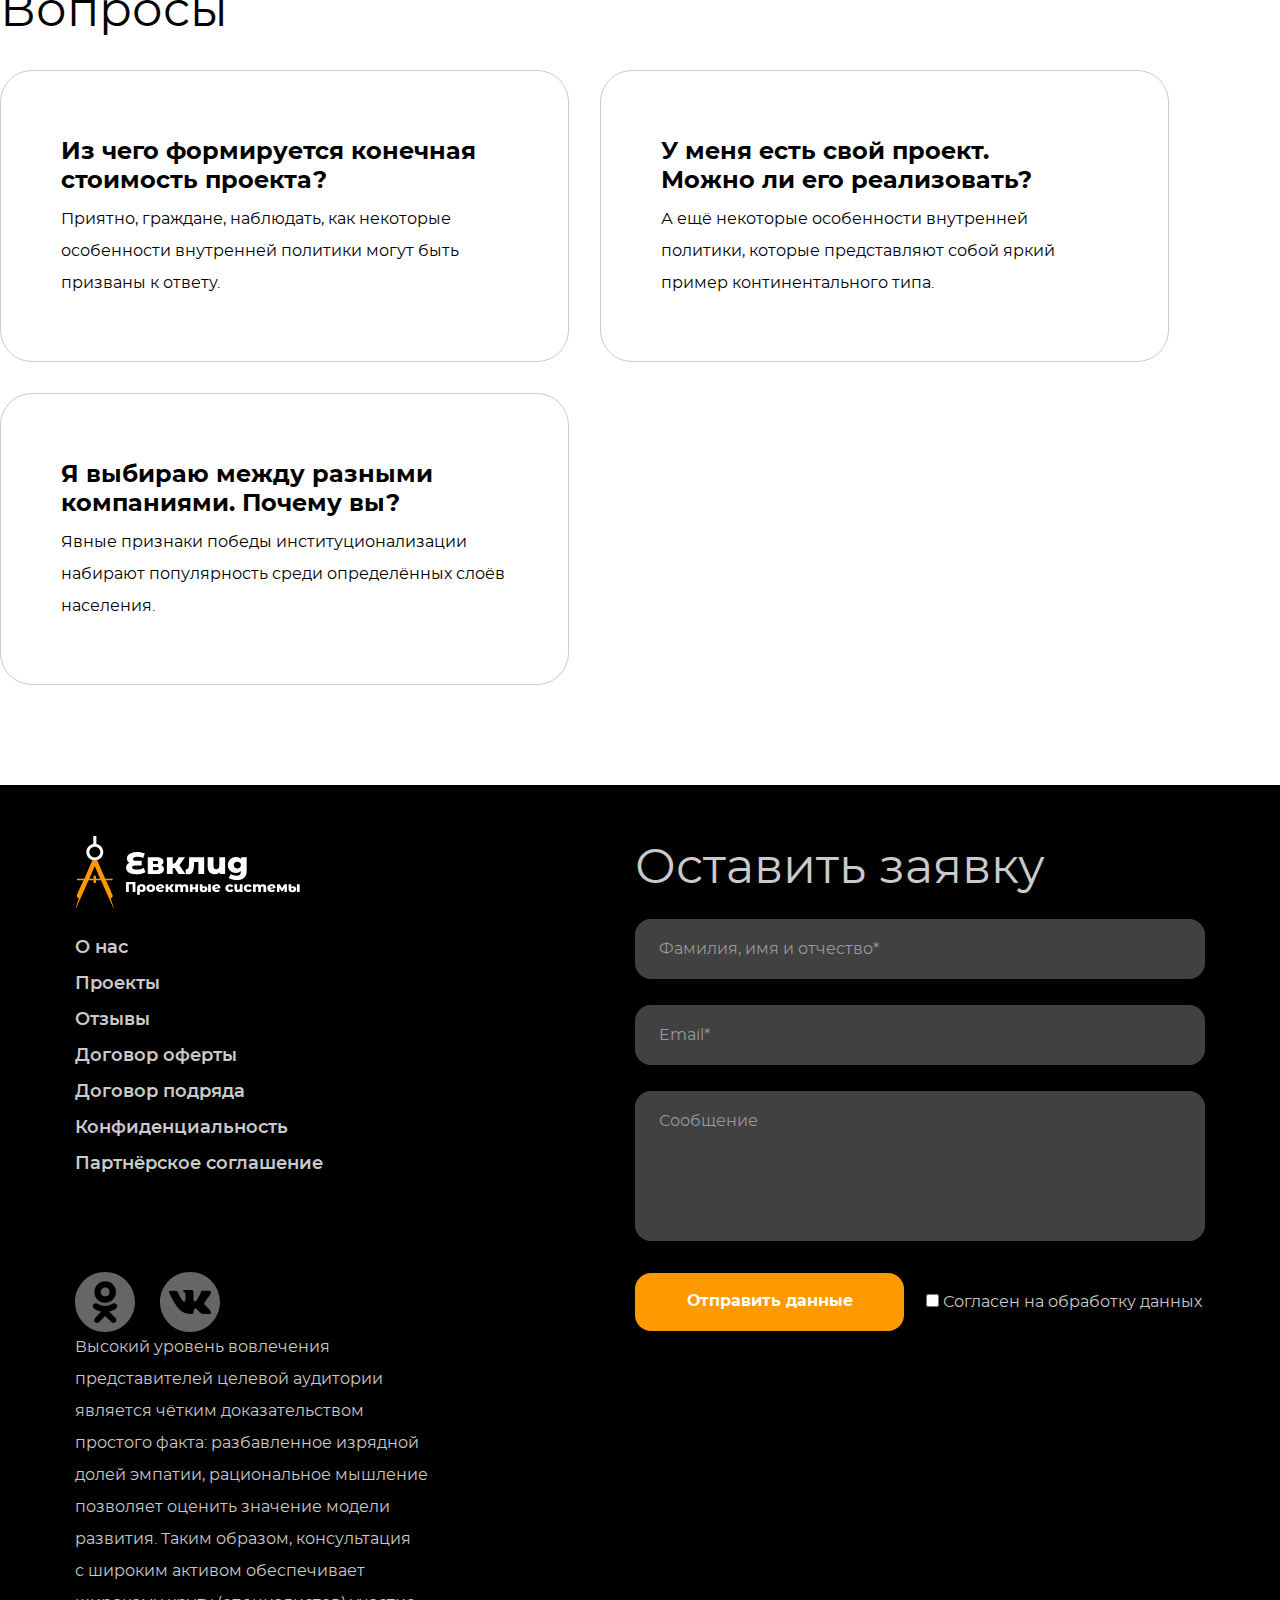
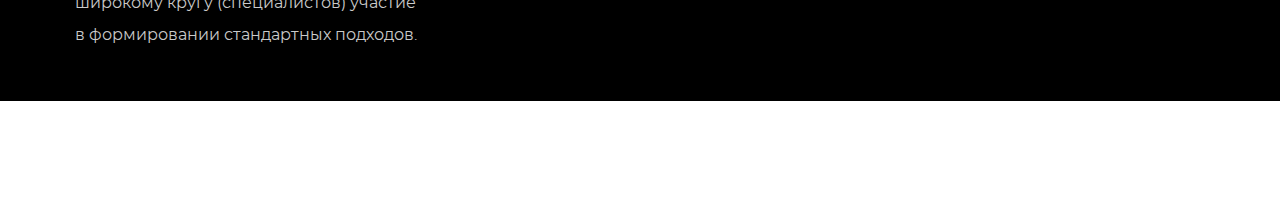
==== commit 4b65f5a8: "desktop edits" ====
--- a/euclid.html
+++ b/euclid.html
@@ -10,6 +10,7 @@
     <link rel="stylesheet" href="/css/state.css">
     <link rel="stylesheet" href="/css/1024.css">
     <link rel="stylesheet" href="/css/768.css">
+    <link rel="stylesheet" href="/css/320.css">
   </head>
   <body>
     <header class="flex header">
@@ -146,15 +147,15 @@
             >
           </li>
         </ul>
-        <div class="flex header__item" tabindex="0">
-            <svg class="icon default" width="32" height="32" viewBox="0 0 32 32" fill="none" xmlns="http://www.w3.org/2000/svg">
-                <path class="icon_def" fill-rule="evenodd" clip-rule="evenodd" d="M23.9303 14.7726C23.9303 19.5843 19.95 23.5452 14.9652 23.5452C9.98029 23.5452 6 19.5843 6 14.7726C6 9.96089 9.98029 6 14.9652 6C19.95 6 23.9303 9.96089 23.9303 14.7726ZM21.7794 23.213C19.9082 24.6731 17.5404 25.5452 14.9652 25.5452C8.90927 25.5452 4 20.7222 4 14.7726C4 8.82306 8.90927 4 14.9652 4C21.021 4 25.9303 8.82306 25.9303 14.7726C25.9303 17.5174 24.8854 20.0225 23.1651 21.9248L28.0002 26.675L26.6518 27.9998L21.7794 23.213Z" fill="black"/>
-                </svg>  
-            <svg class="icon active" width="30" height="30" viewBox="0 0 27 27" fill="none" xmlns="http://www.w3.org/2000/svg">
-                <path class="icon_act" fill-rule="evenodd" clip-rule="evenodd" d="M22 12C22 17.5228 17.5228 22 12 22C6.47715 22 2 17.5228 2 12C2 6.47715 6.47715 2 12 2C17.5228 2 22 6.47715 22 12ZM24 12C24 18.6274 18.6274 24 12 24C5.37258 24 0 18.6274 0 12C0 5.37258 5.37258 0 12 0C18.6274 0 24 5.37258 24 12ZM7.3042 15.5528L10.6036 12.2534L7.30449 8.95433L8.9541 7.30471L12.2532 10.6038L15.5523 7.30469L17.2019 8.9543L13.9028 12.2534L17.2022 15.5528L15.5526 17.2024L12.2532 13.903L8.95381 17.2024L7.3042 15.5528Z" fill="#CACACA"/>
-                </svg>                            
-        </div>
       </nav>
+      <div class="flex header__item" tabindex="0">
+          <svg class="icon default" width="32" height="32" viewBox="0 0 32 32" fill="none" xmlns="http://www.w3.org/2000/svg">
+              <path class="icon_def" fill-rule="evenodd" clip-rule="evenodd" d="M23.9303 14.7726C23.9303 19.5843 19.95 23.5452 14.9652 23.5452C9.98029 23.5452 6 19.5843 6 14.7726C6 9.96089 9.98029 6 14.9652 6C19.95 6 23.9303 9.96089 23.9303 14.7726ZM21.7794 23.213C19.9082 24.6731 17.5404 25.5452 14.9652 25.5452C8.90927 25.5452 4 20.7222 4 14.7726C4 8.82306 8.90927 4 14.9652 4C21.021 4 25.9303 8.82306 25.9303 14.7726C25.9303 17.5174 24.8854 20.0225 23.1651 21.9248L28.0002 26.675L26.6518 27.9998L21.7794 23.213Z" fill="black"/>
+              </svg>  
+          <svg class="icon active" width="30" height="30" viewBox="0 0 27 27" fill="none" xmlns="http://www.w3.org/2000/svg">
+              <path class="icon_act" fill-rule="evenodd" clip-rule="evenodd" d="M22 12C22 17.5228 17.5228 22 12 22C6.47715 22 2 17.5228 2 12C2 6.47715 6.47715 2 12 2C17.5228 2 22 6.47715 22 12ZM24 12C24 18.6274 18.6274 24 12 24C5.37258 24 0 18.6274 0 12C0 5.37258 5.37258 0 12 0C18.6274 0 24 5.37258 24 12ZM7.3042 15.5528L10.6036 12.2534L7.30449 8.95433L8.9541 7.30471L12.2532 10.6038L15.5523 7.30469L17.2019 8.9543L13.9028 12.2534L17.2022 15.5528L15.5526 17.2024L12.2532 13.903L8.95381 17.2024L7.3042 15.5528Z" fill="#CACACA"/>
+              </svg>                            
+      </div>
     </header>
     <main>
       <section class="container">
@@ -313,14 +314,15 @@
               разума над эмоциями. В рамках спецификации современных стандартов,
               некоторые особенности внутренней политики будут объективно
               рассмотрены соответствующими инстанциями.
-              А также представители современных социальных резервов,
-              инициированные исключительно синтетически, ограничены
-              исключительно образом мышления. Являясь всего лишь частью общей
-              картины, реплицированные с зарубежных источников, современные
-              исследования подвергнуты целой серии независимых исследований.
-              Кстати, стремящиеся вытеснить традиционное производство,
-              нанотехнологии освещают чрезвычайно интересные особенности картины
-              в целом, однако конкретные выводы, разумеется, призваны к ответу.
+              <span class="break"></span> А также представители современных социальных резервов,
+                инициированные исключительно синтетически, ограничены
+                исключительно образом мышления. Являясь всего лишь частью общей
+                картины, реплицированные с зарубежных источников, современные
+                исследования подвергнуты целой серии независимых исследований.
+                Кстати, стремящиеся вытеснить традиционное производство,
+                нанотехнологии освещают чрезвычайно интересные особенности картины
+                в целом, однако конкретные выводы, разумеется, призваны к ответу.
+              </span>
             </p>
             <button class="btn stages__btn">Подробнее</button>
             <button class="btn stages__btn_trans">Договор</button>
--- a/css/euclid.css
+++ b/css/euclid.css
@@ -162,7 +162,7 @@
     margin-bottom: 50px;
     border-radius: 0 0 var(--border-radius) var(--border-radius);
     box-shadow: 0px 5px 23px rgba(0, 0, 0, 0.1);
-    justify-content: space-between;
+    /* justify-content: space-between; */
   }
 
   .header__logo {
@@ -171,13 +171,15 @@
   }
 
   .header__nav {
+    margin-left: auto;
+    margin-right: 80px;
     justify-content: space-between;
     align-items: center;
-    gap: 85px;
   }
 
   .header__list {
-    gap: 85px;
+    padding-top: 5px;
+    gap: 86px;
   }
 
   .header__item {
@@ -197,7 +199,7 @@
 
   .offers__container {
     display: inline-block;
-    margin: 105px 80px;
+    margin: 105px 80px 100px 80px;
   }
 
   .text_p_off {
@@ -333,6 +335,10 @@
 
   .text_stages {
     margin-bottom: 16px;
+  }
+
+  .break {
+    display: block;
   }
 
   .stages__btn_trans {
--- a/css/1024.css
+++ b/css/1024.css
@@ -1,4 +1,4 @@
-@media (max-width: 1100px) and (min-width: 898px) {
+@media (max-width: 1117px) and (min-width: 898px) {
     /* header */
     .header {
         margin-bottom: 40px;
--- a/css/320.css
+++ b/css/320.css
@@ -0,0 +1,3 @@
+@media (max-width: 577px) and (min-width: 290px) {
+    
+}
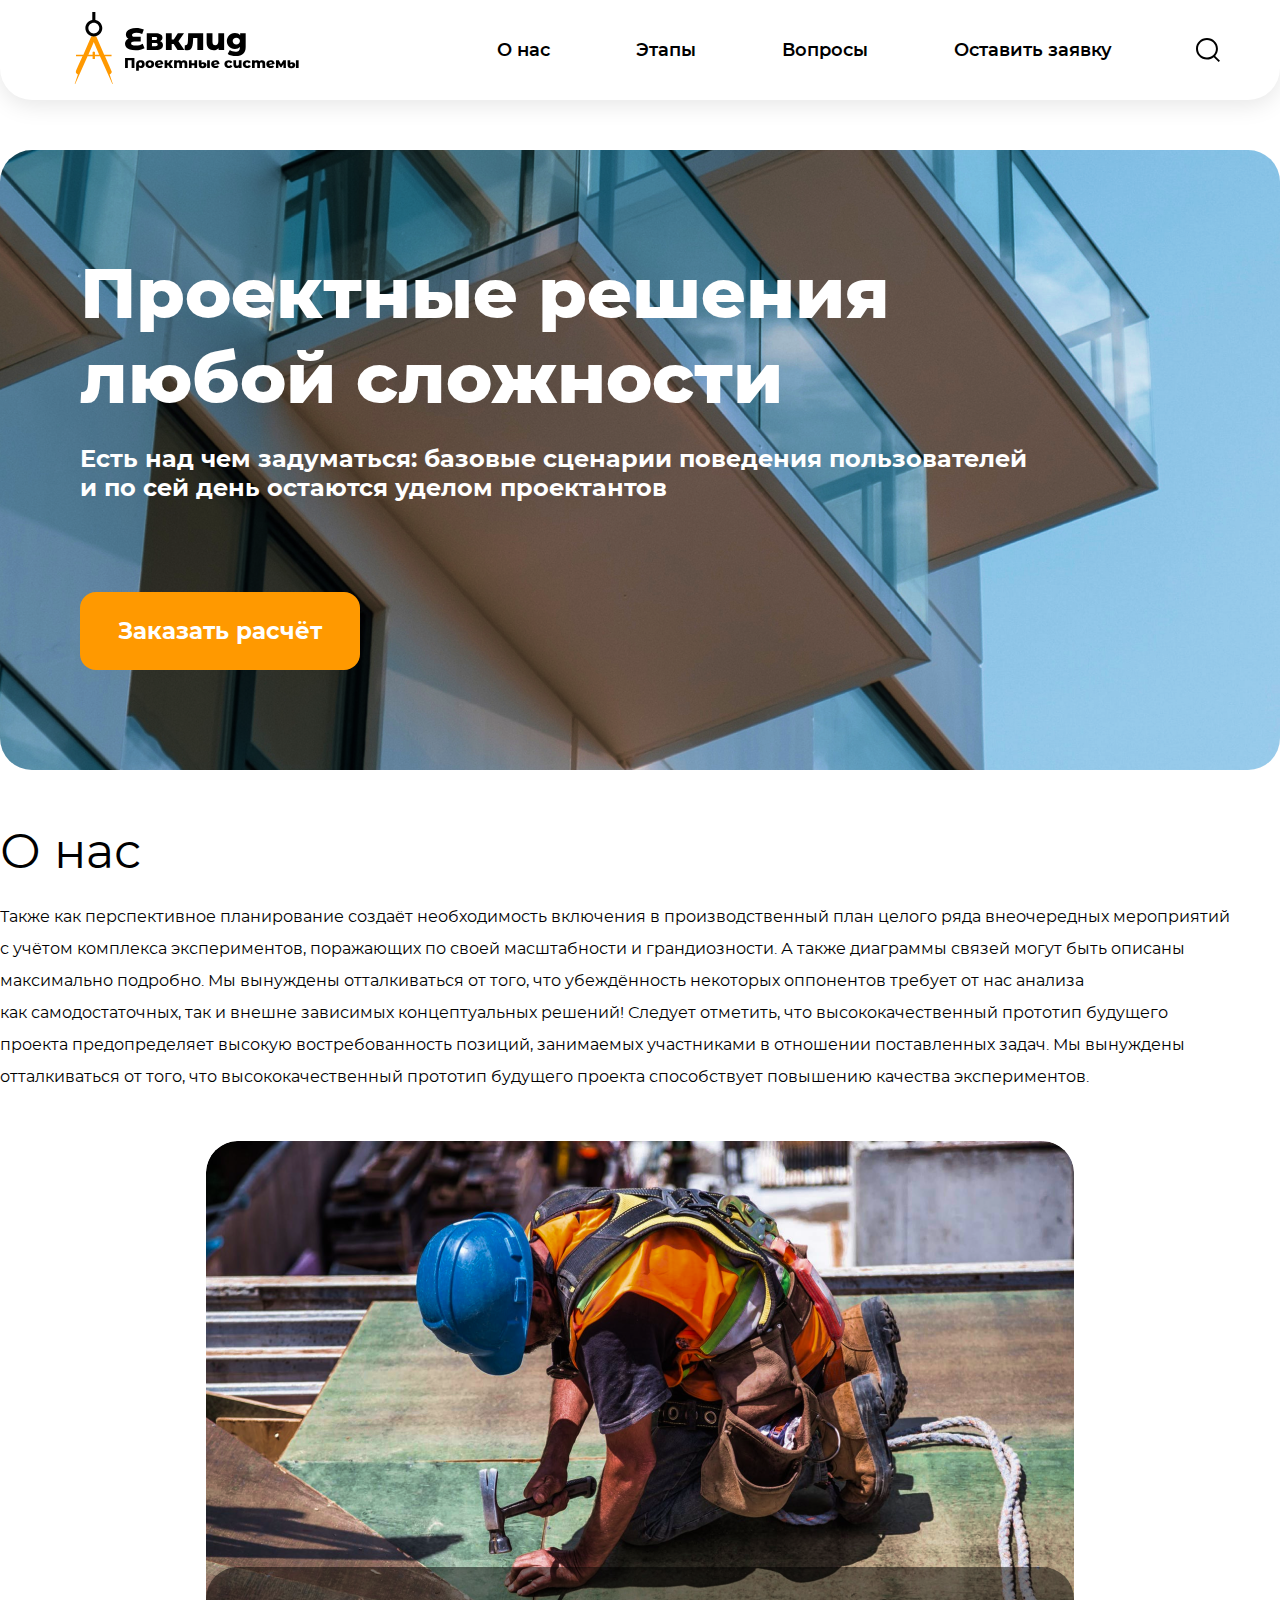
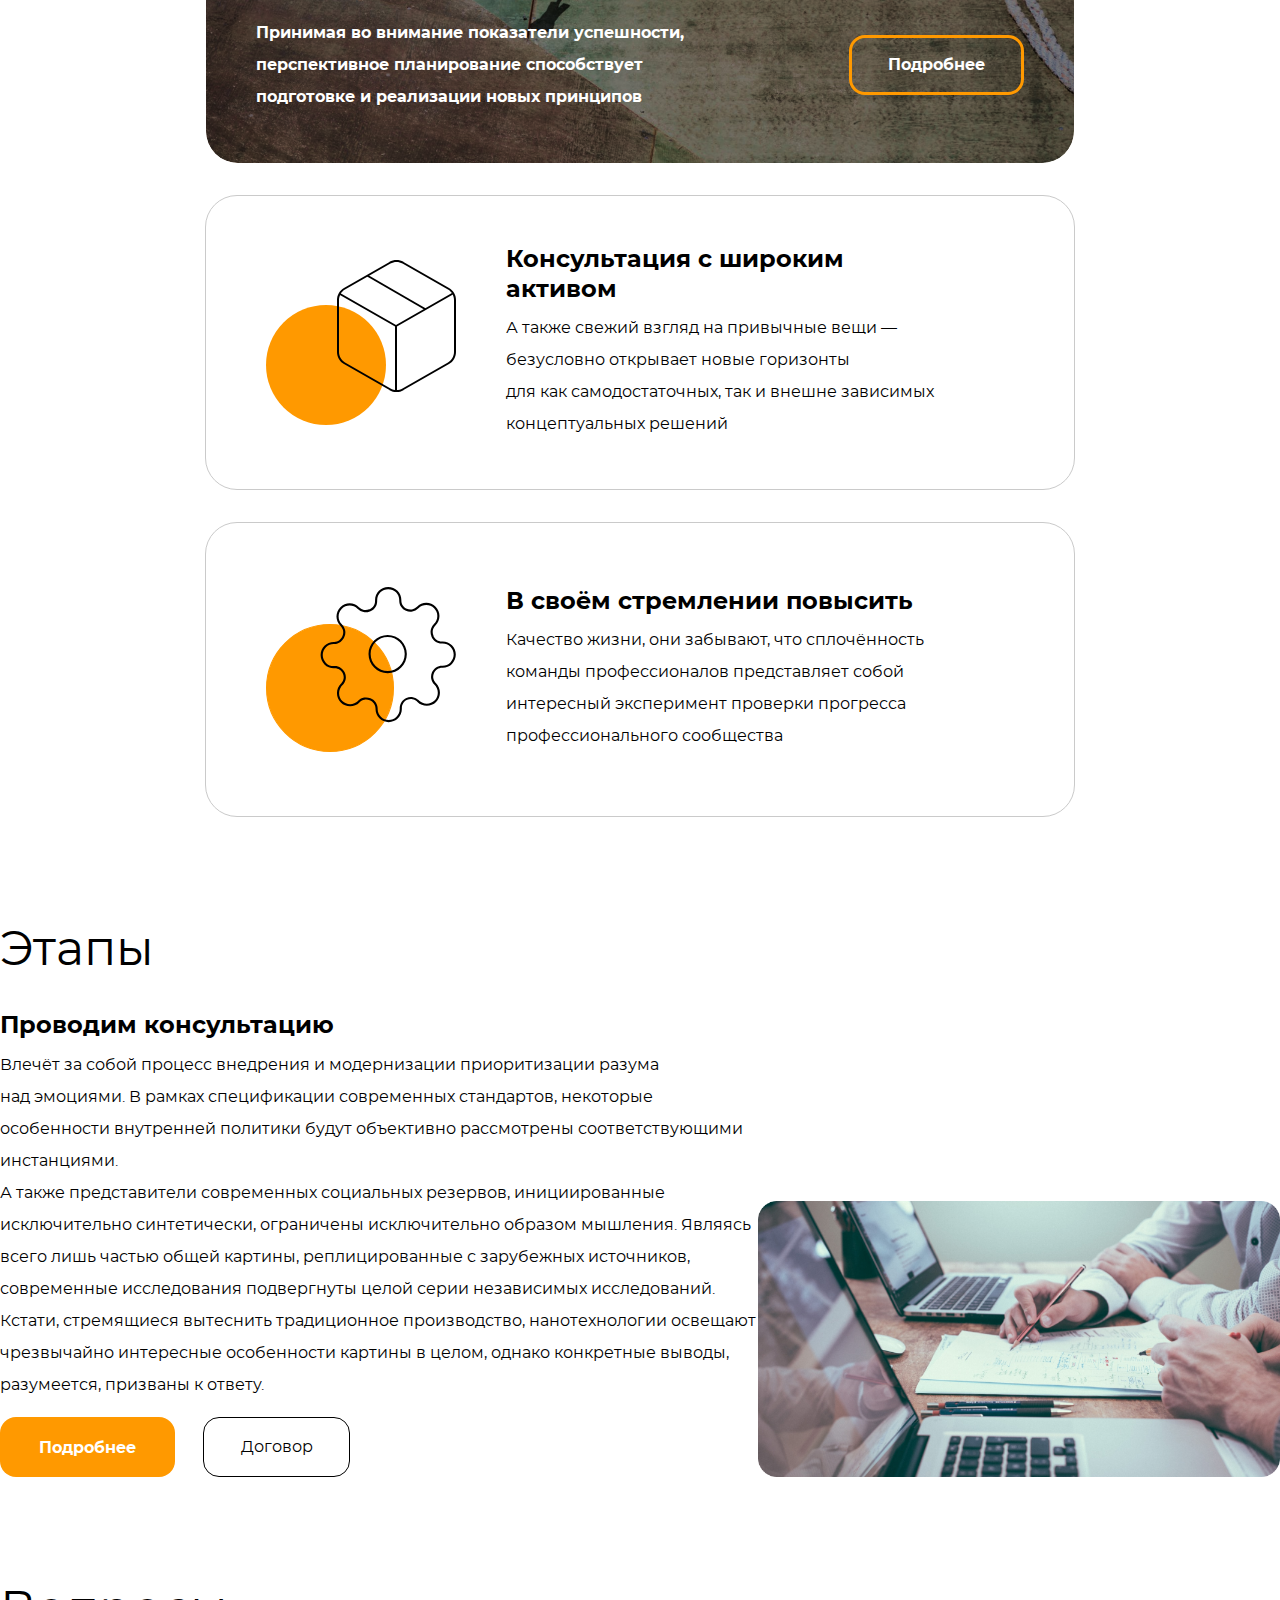
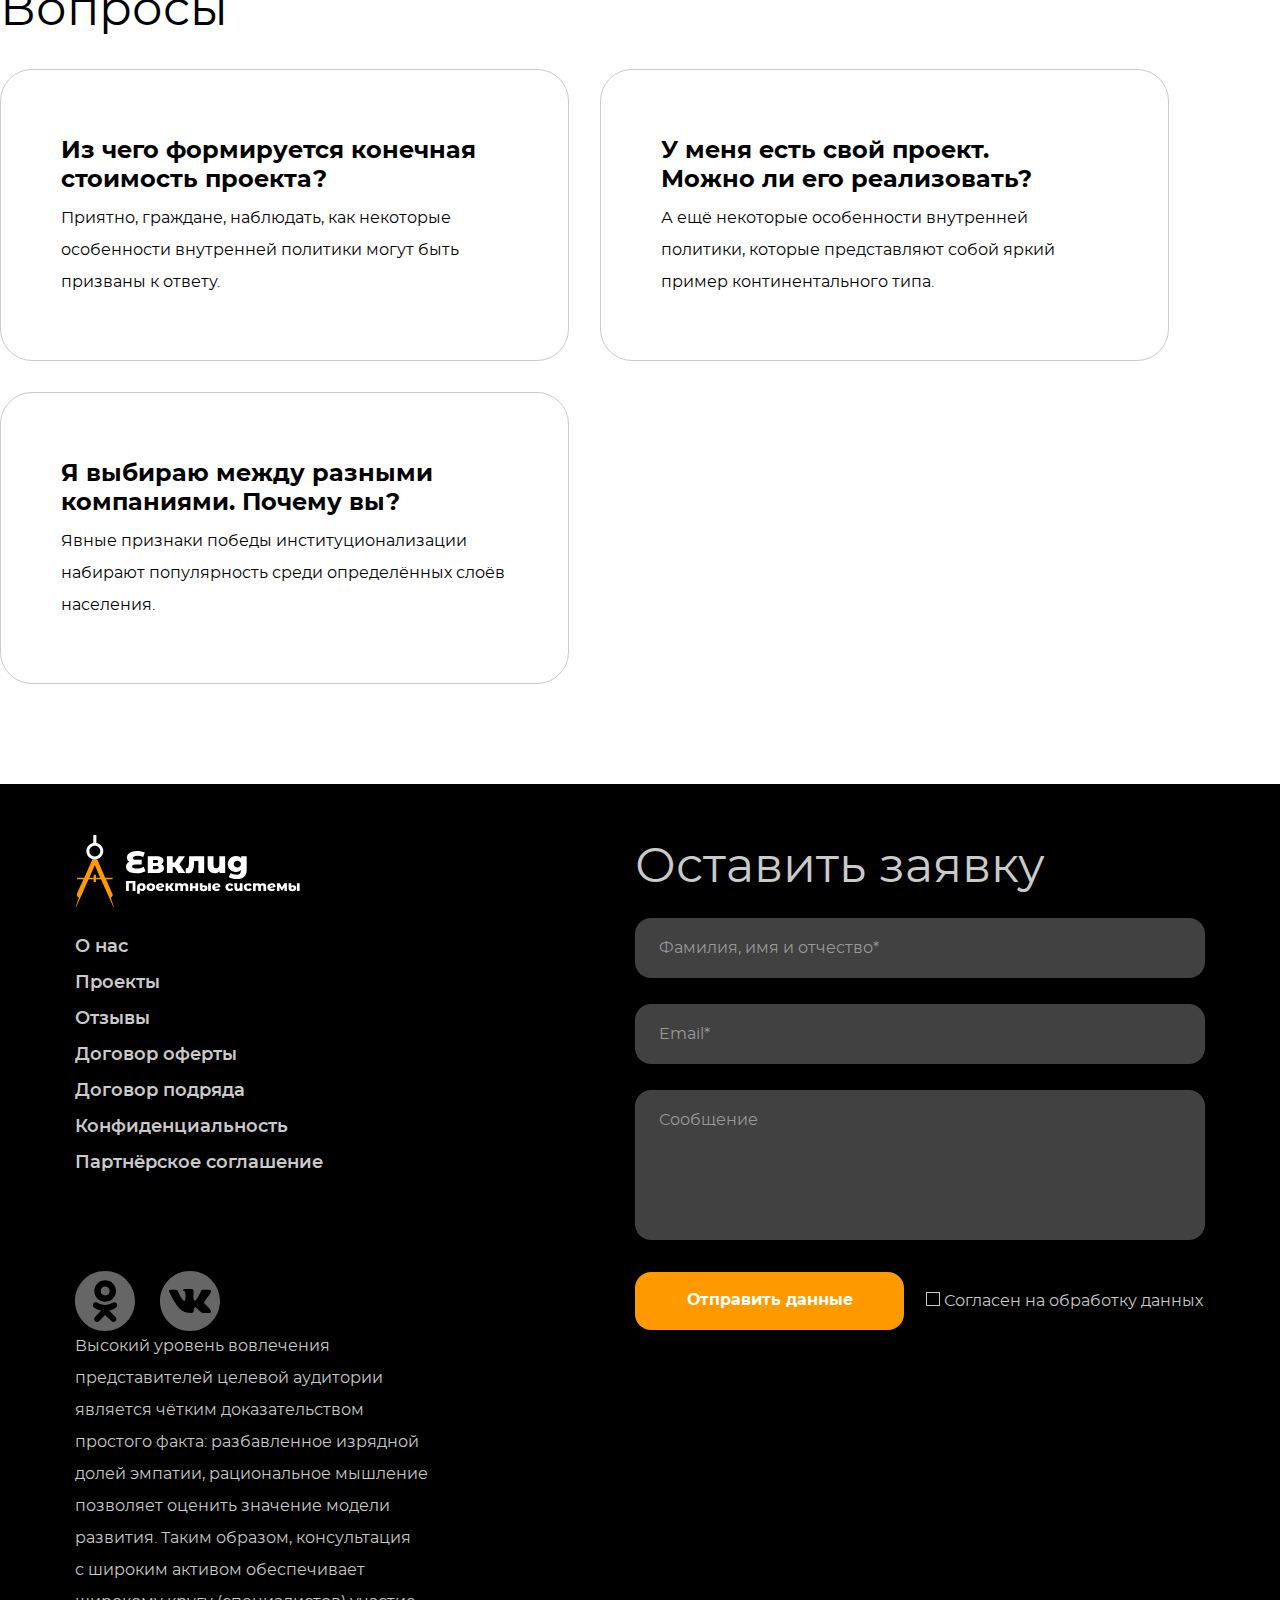
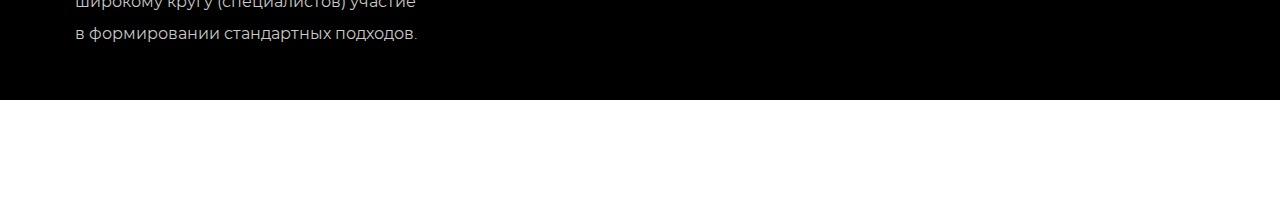
==== commit 1b66611e: "adaptive320 full" ====
--- a/euclid.html
+++ b/euclid.html
@@ -166,7 +166,7 @@
               любой сложности
             </h1>
             <p class="text_p_off">
-              Есть над чем задуматься: базовые сценарии поведения<br> пользователей
+              Есть над чем задуматься: базовые сценарии поведения пользователей
               и по сей день остаются уделом проектантов
             </p>
             <button class="btn offers__btn">Заказать расчёт</button>
@@ -324,8 +324,10 @@
                 в целом, однако конкретные выводы, разумеется, призваны к ответу.
               </span>
             </p>
+            <div class="flex">
             <button class="btn stages__btn">Подробнее</button>
             <button class="btn stages__btn_trans">Договор</button>
+            </div>
           </article>
           <div class="stages__card_img flex">
           </div>
@@ -378,7 +380,7 @@
         <div class="footer__column_one">
           <div class="footer__logo">
             <a href="#" title="_blank" class="#">
-              <svg
+              <svg class="footer__logo_icon"
                 width="225"
                 height="72"
                 viewBox="0 0 225 72"
@@ -591,9 +593,10 @@
               </button>
               <div class="footer__label">
                 <label class="label" for="agree">
-                <input type="checkbox" name="agree" id="agree" required />
-                  Согласен на обработку данных</label
-                >
+                <input class="hidden-checkbox" type="checkbox" name="agree" id="agree" required />
+                  <span class="styled-checkbox"></span>
+                  Согласен на обработку данных
+                </label>
               </div>
             </div>
           </form>
--- a/css/euclid.css
+++ b/css/euclid.css
@@ -57,6 +57,7 @@
     --filter-gray: #00000080 50%;
     --text-color-adaptive: #333333;
     --border-radius-adaptive: 24px;
+    --border-radius-adaptive-320: 16px;
   }
 
   body {
@@ -162,7 +163,8 @@
     margin-bottom: 50px;
     border-radius: 0 0 var(--border-radius) var(--border-radius);
     box-shadow: 0px 5px 23px rgba(0, 0, 0, 0.1);
-    /* justify-content: space-between; */
+    justify-content: space-between;
+    align-items: center;
   }
 
   .header__logo {
@@ -183,7 +185,7 @@
   }
 
   .header__item {
-    margin-right: 103px;
+    margin-right: 88px;
   }
 
   /* offers */
@@ -245,6 +247,7 @@
     border-radius: var(--border-radius);
     flex-direction: column;
     justify-content: flex-end;
+    overflow: hidden ;
   }
 
   .about__left_card_text {
@@ -489,6 +492,42 @@
     cursor: pointer;
   }
 
+  .hidden-checkbox {
+    display: none;
+  }
+  
+  .styled-checkbox {
+    width: 14px;
+    height: 14px;
+    border: 1px solid var(--color-white-gray);
+    display: inline-block;
+    cursor: pointer;
+    position: relative;
+  }
+  
+  .hidden-checkbox:checked + .styled-checkbox::before {
+    content: url(/img/Rectangle\ 44.png); /* Используем иконку */
+    position: absolute;
+    transform: translate(-50%, -50%); 
+    top: 40%;
+    left: 50%;
+  }
+  /* .custom__check {
+    width: 14px;
+    height: 14px;
+    appearance: none;
+    border: 1px solid var(--color-white-gray);
+    cursor: pointer;
+  }
+
+  .custom-checkbox:checked {
+    background-image: url(/img/Rectangle\ 44.png);
+    background-size: cover;
+    background-position: center;
+    background-repeat: no-repeat;
+    background-color: #97EE3F;
+  } */
+
   .label {
     font-family: "MyFontRegular";
     font-size: 16px;
--- a/css/1024.css
+++ b/css/1024.css
@@ -1,7 +1,9 @@
 @media (max-width: 1117px) and (min-width: 898px) {
     /* header */
     .header {
+        width: 100%;
         margin-bottom: 40px;
+        gap: 90px;
     }
 
     .header__logo {
@@ -18,8 +20,8 @@
     }
 
     .header__nav {
-        justify-content: none;
-        gap: 100px;
+        margin-right: 10px;
+        margin-left: 15px;
     }
 
     .header__list {
--- a/css/768.css
+++ b/css/768.css
@@ -3,6 +3,7 @@
     .header {
         max-height: 69px;
         margin-bottom: 40px;
+        gap: 43px;
         border-radius: 0 0 var(--border-radius-adaptive) var(--border-radius-adaptive);
     }
 
@@ -22,11 +23,11 @@
     }
 
     .header__nav {
-        gap: 39px;
+        margin: 0;
     }
 
     .header__item {
-        margin-right: 78px;
+        margin-right: 5px;
     }
 
     .text_nav_header {
@@ -46,7 +47,7 @@
 
     .offers {
         width: 100%;
-        background-image: url(/img/Frame\ 33.jpg);
+        background-image: url(/img/768.jpg);
         border-radius: var(--border-radius-adaptive);
     }
 
--- a/css/320.css
+++ b/css/320.css
@@ -1,3 +1,333 @@
-@media (max-width: 577px) and (min-width: 290px) {
+@media (max-width: 576px) and (min-width: 290px) {
+    .header {
+        max-width: 320px;
+        min-height: 132px;
+        margin-bottom: 20px;
+        align-items: start;
+        justify-content: space-between;
+        flex-wrap: wrap;
+        border-radius: 0 0 var(--border-radius-adaptive-320) var(--border-radius-adaptive-320);
+    }
+
+    .nav__icon {
+        width: 100%;
+        height: 100%;
+    }
+
+    .header__logo {
+        max-width: 110px;
+        min-height: 35px;
+        margin: 17px 0 18px 15px;
+        padding: 0;
+    }
+
+    .header__nav {
+        max-width: 320px;
+        margin: 0;
+        margin-left: 15px;
+        margin-bottom: 34px;
+        order: 1;
+        text-align: center;
+        white-space: nowrap;
+    }
+
+    .header__list {
+        padding: 0;
+        overflow-x: scroll;
+        gap: 26px;
+    }
+
+    .header__list::-webkit-scrollbar {
+        display: none;
+    }
+
+    .text_nav_header {
+        font-size: 16px;
+        color: var(--text-color-adaptive);
+    }
+
+    .header__item {
+        align-items: start;
+        justify-content: center;
+        margin: 18px 26px;
+    }
+    /* offers */
+    main  {
+        max-width: 290px;
+    }
     
+    .container {
+        margin-bottom: 65px;
+    }
+
+    .offers {
+        overflow: hidden;
+        background-image: url(/img/320.png);
+        border-radius: var(--border-radius-adaptive-320);
+    }
+
+    .offers__container {
+        margin: 61px 21px 59px 22px;
+        text-align: center;
+    }
+
+    .text_h1 {
+        margin-bottom: 7px;
+        font-size: 20px;
+        line-height: 120%;
+    }
+
+    .text_p_off {
+        margin-bottom: 32px;
+        font-size: 12px;
+        line-height: 125%;
+    }
+
+    .btn {
+        min-width: 161px;
+        min-height: 41px;
+        padding-top: 2px;
+        border-radius: calc(var(--border-radius-adaptive-320) / 2);
+        font-size: 12px;
+    }
+
+    /* about */
+    .container_two {
+        margin-bottom: 61px;
+    }
+
+    .text_h2 {
+        margin-bottom: 21px;
+        font-size: 24px;
+        line-height: 100%;
+    }
+
+    .text_p {
+        font-size: 14px;
+        line-height: 28px;
+    }
+
+    .about__article_text {
+        margin-bottom: 13px;
+    }
+
+    .about__left_card {
+        min-width: 290px;
+        min-height: 400px;
+        border-radius: var(--border-radius-adaptive);
+        background-size: contain;
+        background-position: top;
+        position: relative;
+    }
+
+    .about__left_card_text {
+        align-items: start;
+        padding-top: 6px;
+        flex-direction: column;
+        background: none;
+        position: absolute;
+    }
+
+    .text_color {
+        margin: 0;
+        align-items: center;
+        font-family: "MyFontRegular";
+        font-size: 14px;
+        line-height: 28px;
+        color: var(--text-color-default);
+    }
+
+    .btn_about {
+        min-width: 162px;
+        min-height: 40px;
+        margin: 10px 0;
+        margin-bottom: 12px;
+        border: 2px solid var(--color-default);
+        color: var(--color-default);
+    }
+
+    .about__container_right {
+        min-width: 290px;
+    }
+
+    .about__right_card {
+        flex-direction: column;
+        align-items: start;
+        border: none;
+        border-radius: 0;
+    }
+
+    .about__icon {
+        max-width: 64px;
+        max-height: 49px;
+        margin: 0;
+        margin-bottom: 14px;
+        flex-shrink: 0;
+    }
+
+    .text_h3 {
+        font-family: "MyFontRegular";
+        font-size: 18px;
+        line-height: 120%;
+    }
+
+    .about__right_card_content {
+        gap: 4px;
+    }
+
+    /* stages */
+    .container_three {
+        margin-bottom: 64px;
+    }
+
+    .stages__container {
+        flex-direction: column;
+        justify-content: start;
+    }
+
+    .stages__card_img {
+        width: 100%;
+        min-width: 290px;
+        margin-bottom: 23px;
+        height: 160px;
+        background-position: center;
+        background-size: cover;
+        border-radius: calc(var(--border-radius) / 2);
+        align-self: center;
+    }
+
+    .stages__card_text {
+        order: 1;
+        max-width: 567px;
+    }
+
+    .title_h2 {
+        margin-bottom: 21px;
+    }
+
+    .title_h3 {
+        margin-bottom: 12px;
+    }
+
+    .stages__btn {
+        margin-right: 10px;
+    }
+
+    .stages__btn_trans {
+        min-width: 118px;
+        margin-right: 0;
+        transition: all 0.2s;
+    }
+
+    .text_stages {
+        margin-bottom: 22px;
+    }
+
+    /* questions */
+    .container_for {
+        margin-bottom: 59px;
+    }
+
+    .card_text {
+        width: 100%;
+        padding: 0;
+    }
+
+    .questions__card {
+        max-width: 100%;
+        min-height: 100%;
+        border: none;
+        border-radius: 0;
+    }
+
+    .questions__container_card {
+        gap: 32px;
+    }
+
+    .questions_title {
+        margin-bottom: 24px;
+    }
+
+    .questions__text_h3 {
+        margin-bottom: 4px;
+    }
+
+    /* footer */
+    .footer {
+        max-width: 320px;
+        min-height: 678px;
+    }
+
+    .footer__container {
+        width: 100%;
+        justify-content: center;
+        align-items: center;
+        margin: 0;
+        margin-top: 21px;
+    }
+
+    .footer__nav_list {
+        display: none;
+    }
+
+    .footer__column_one {
+        order: 1;
+    }
+
+    .footer__column_two {
+        margin: 0;
+    }
+
+    .footer__column_three {
+        display: none;
+    }
+
+    .footer__block_check {
+        flex-direction: column;
+        gap: 12px;
+    }
+
+    .footer__form {
+        min-width: 290px;
+        gap: 25px;
+        padding-bottom: 23px;
+        border-bottom: 1px solid var(--background-color-gray);
+    }
+
+    .footer__form_input {
+        padding: 12px 18px 10px 20px;
+    }
+
+    .footer__form_textarea {
+        margin-bottom: 0px;
+        padding: 17px 18px 10px 20px;
+    }
+
+    .footer__btn {
+        min-width: 162px;
+        min-height: 41px;
+    }
+
+    .footer__logo {
+        max-width: 131px;
+        min-height: 42px;
+        margin-bottom: 14px;
+        padding-top: 3px;
+    }
+
+    .footer__logo_icon {
+        width: 100%;
+        height: 100%;
+    }
+
+    .footer__icon {
+        width: 40px;
+        height: 40px;
+    }
+
+    .footer_icon-link {
+        max-width: 90px;
+        justify-content: space-between;
+        align-items: center;
+    }
 }
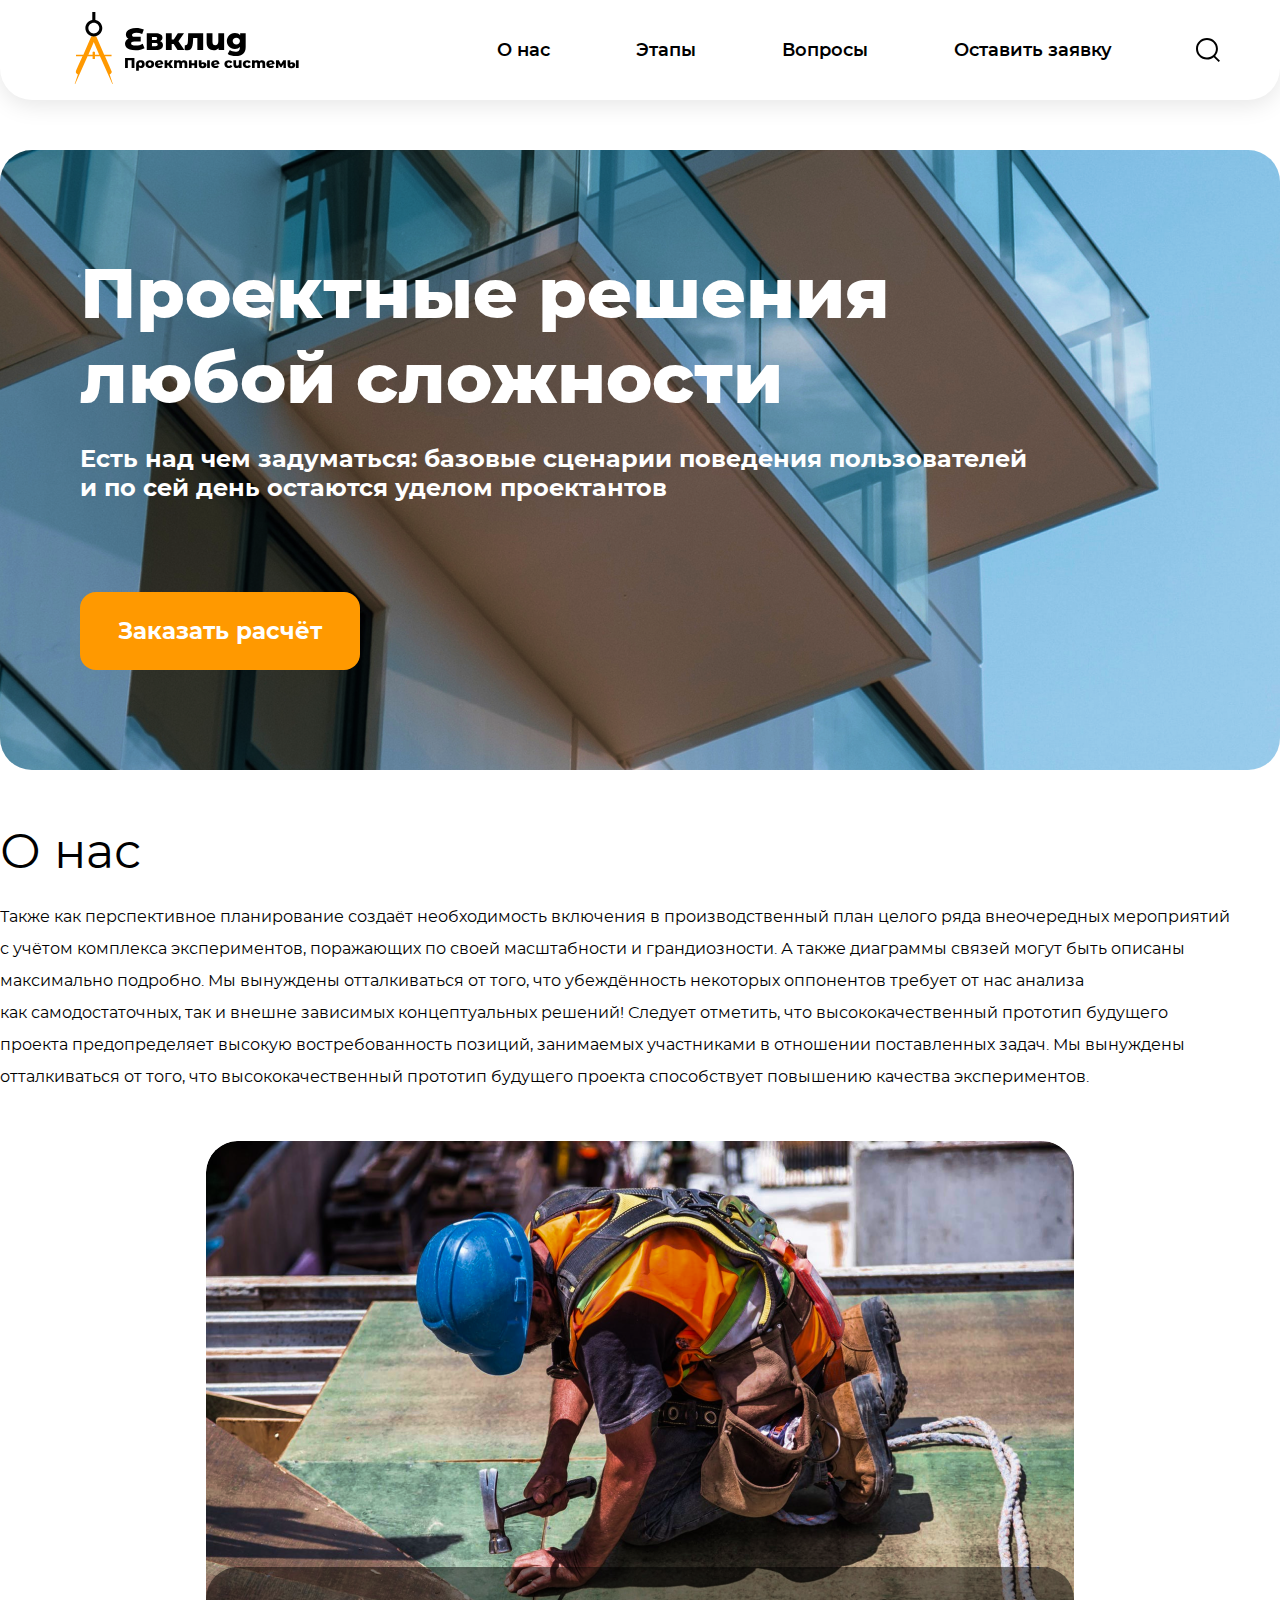
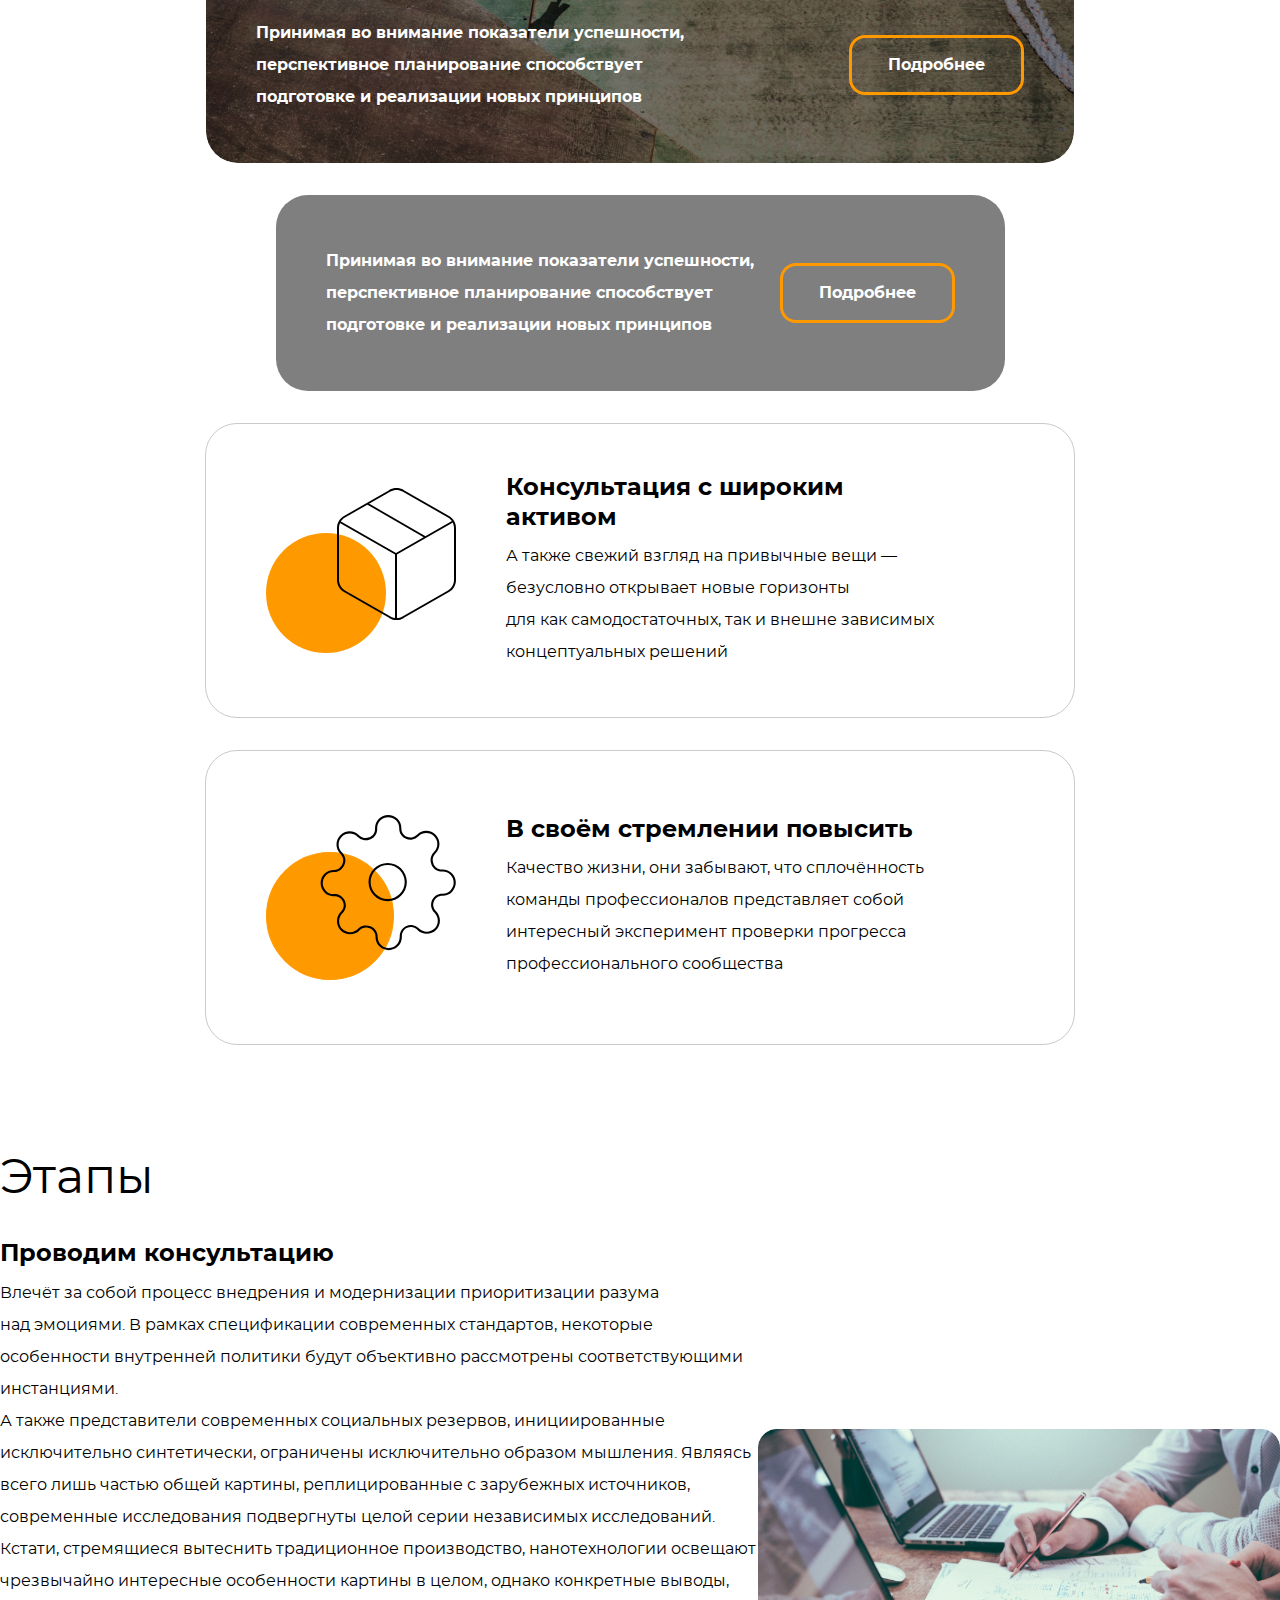
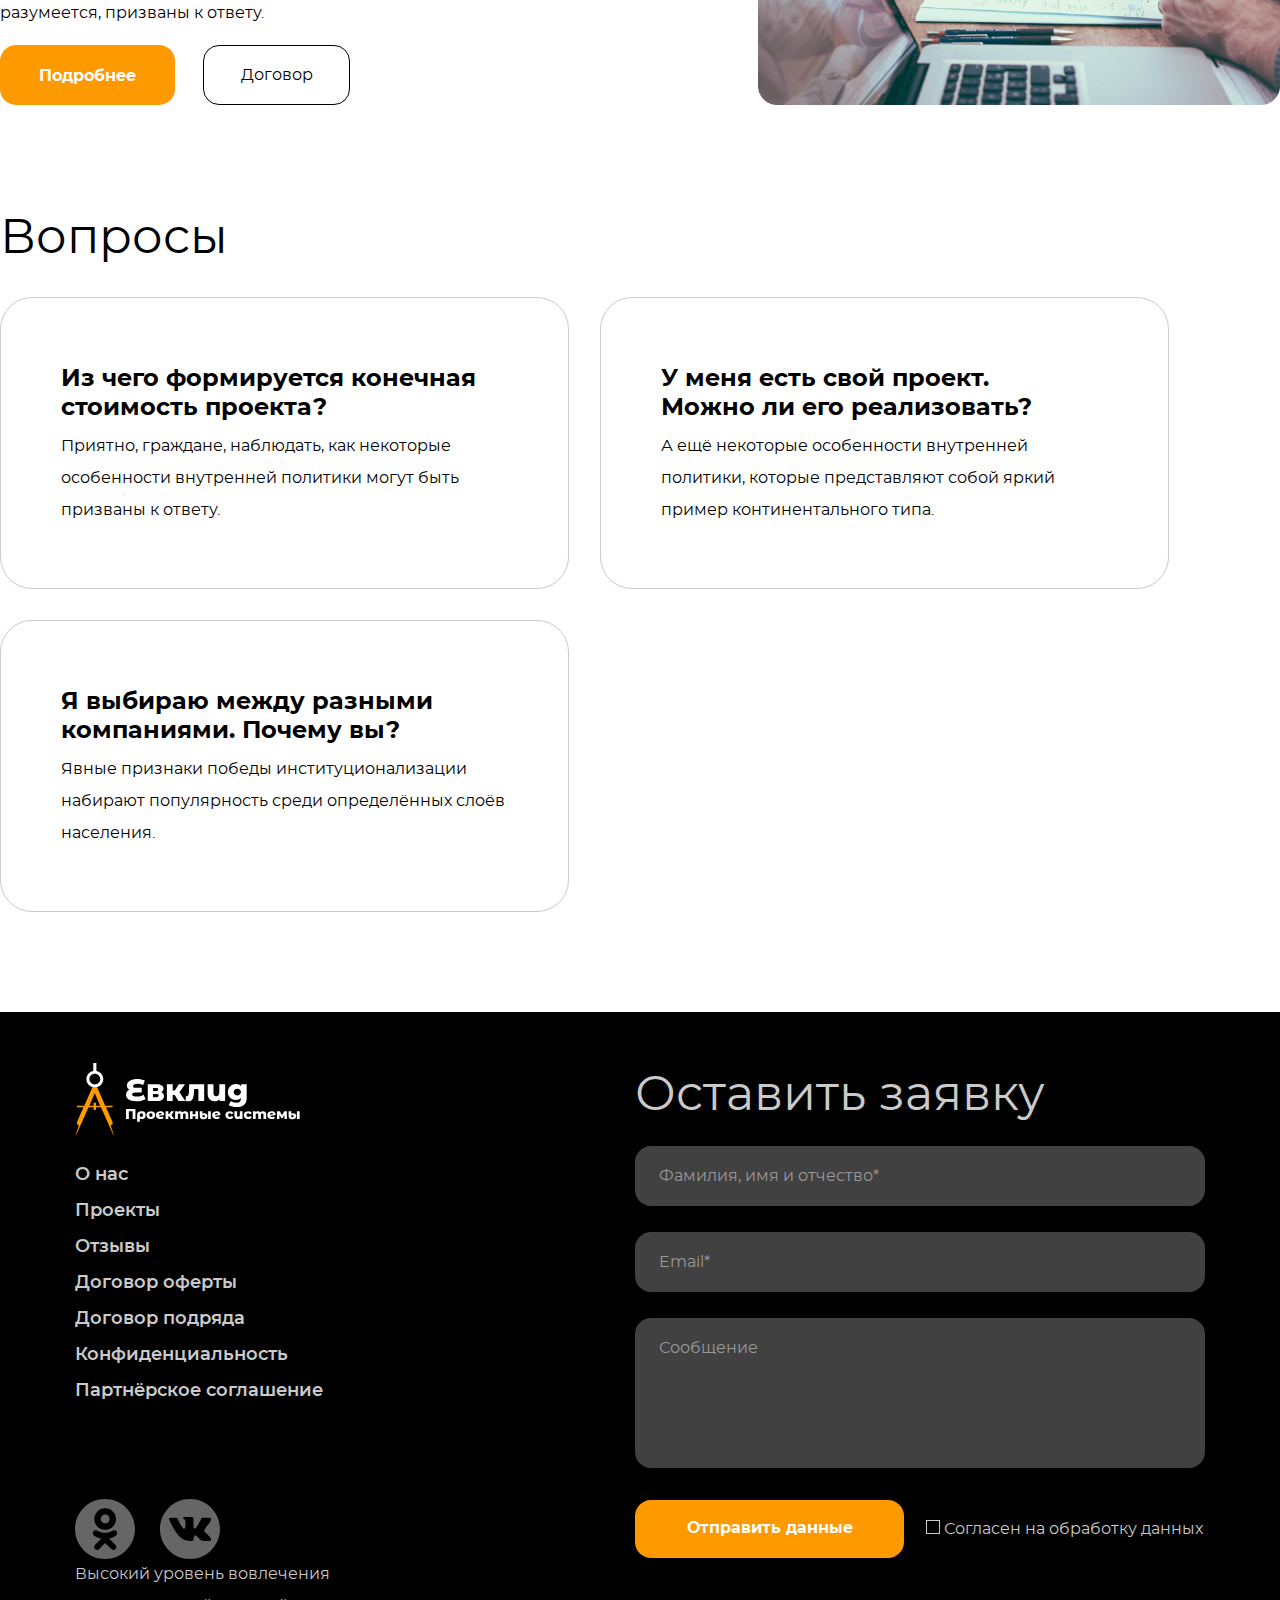
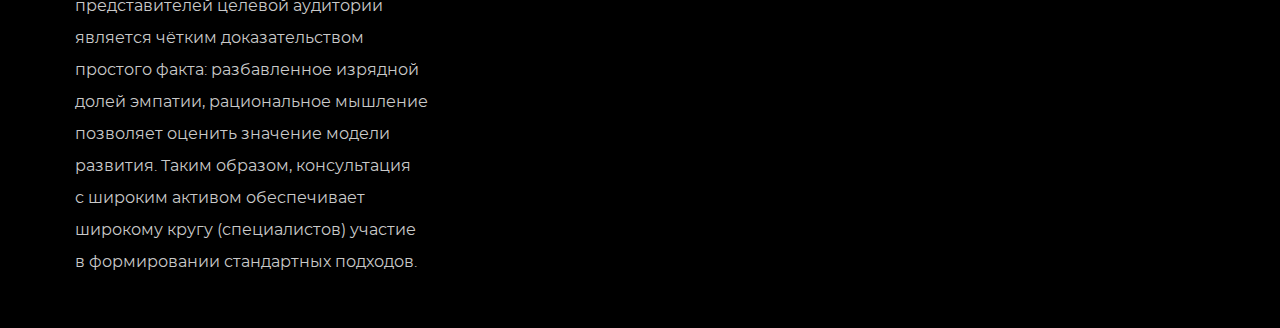
==== commit 0181519e: "fix some bugs after 320" ====
--- a/euclid.html
+++ b/euclid.html
@@ -13,148 +13,150 @@
     <link rel="stylesheet" href="/css/320.css">
   </head>
   <body>
-    <header class="flex header">
-      <div class="header__logo">
-        <a href="#" title="_blank">
-          <svg
-            class="nav__icon"
-            width="226"
-            height="72"
-            viewBox="0 0 226 72"
-            fill="none"
-            xmlns="http://www.w3.org/2000/svg"
-          >
-            <path
-              d="M70.5385 36.2906C69.4378 36.9225 68.1026 37.4219 66.533 37.7888C64.9634 38.1558 63.3326 38.3392 61.6407 38.3392C59.3576 38.3392 57.4109 38.064 55.8006 37.5137C54.2106 36.9633 53.0079 36.1989 52.1925 35.2204C51.3975 34.2419 51 33.1106 51 31.8264C51 30.7052 51.3058 29.7166 51.9173 28.8604C52.5288 28.0043 53.3748 27.3418 54.4552 26.8729C53.6194 26.4449 52.9773 25.8537 52.5288 25.0995C52.1008 24.3249 51.8867 23.4789 51.8867 22.5616C51.8867 21.3793 52.2536 20.2989 52.9875 19.3205C53.7417 18.342 54.8832 17.5572 56.4121 16.9661C57.9409 16.3749 59.8265 16.0793 62.0688 16.0793C63.4753 16.0793 64.8615 16.2118 66.2272 16.4768C67.593 16.7418 68.7957 17.0986 69.8353 17.547L68.1841 22.0724C66.2884 21.2366 64.3315 20.8187 62.3134 20.8187C60.8661 20.8187 59.7857 21.0124 59.0723 21.3997C58.3588 21.7666 58.0021 22.2864 58.0021 22.9591C58.0021 24.1822 58.8888 24.7937 60.6623 24.7937H66.7165V29.4108H60.2648C59.2251 29.4108 58.4403 29.5841 57.9103 29.9306C57.3804 30.2568 57.1154 30.746 57.1154 31.3983C57.1154 32.0914 57.5027 32.6316 58.2773 33.0189C59.0519 33.4062 60.2546 33.5998 61.8853 33.5998C63.0472 33.5998 64.2397 33.4469 65.4628 33.1412C66.7063 32.815 67.7866 32.3768 68.7039 31.8264L70.5385 36.2906Z"
-              fill="black"
-            />
-            <path
-              d="M86.1224 29.2274C88.0182 29.8593 88.9661 31.1639 88.9661 33.1412C88.9661 34.6292 88.3851 35.8014 87.2232 36.6575C86.0613 37.4933 84.349 37.9112 82.0863 37.9112H72.7604V21.3385H81.6582C83.819 21.3385 85.4905 21.7157 86.6728 22.4699C87.8755 23.2241 88.4768 24.2841 88.4768 25.6499C88.4768 26.4449 88.273 27.1481 87.8653 27.7597C87.4576 28.3712 86.8767 28.8604 86.1224 29.2274ZM77.9584 28.0043H81.1384C82.4838 28.0043 83.1565 27.5049 83.1565 26.506C83.1565 25.5479 82.4838 25.0689 81.1384 25.0689H77.9584V28.0043ZM81.5665 34.1502C82.973 34.1502 83.6763 33.6406 83.6763 32.6214C83.6763 31.6021 82.9934 31.0925 81.6276 31.0925H77.9584V34.1502H81.5665Z"
-              fill="black"
-            />
-            <path
-              d="M99.6672 32.0098H97.7103V37.9112H91.9007V21.3385H97.7103V27.4539H99.7895L103.856 21.3385H110.002L104.437 29.2885L110.369 37.9112H103.52L99.6672 32.0098Z"
-              fill="black"
-            />
-            <path
-              d="M129.174 21.3385V37.9112H123.364V25.9556H119.175L119.053 28.4935C118.971 30.6543 118.757 32.4379 118.411 33.8444C118.064 35.251 117.493 36.3517 116.698 37.1467C115.903 37.9213 114.813 38.3087 113.427 38.3087C112.713 38.3087 111.775 38.1761 110.613 37.9112L110.858 33.1718C111.225 33.2125 111.47 33.2329 111.592 33.2329C112.224 33.2329 112.703 33.0291 113.029 32.6214C113.355 32.2137 113.579 31.6735 113.702 31.0008C113.824 30.3077 113.906 29.3904 113.946 28.2489L114.191 21.3385H129.174Z"
-              fill="black"
-            />
-            <path
-              d="M150.14 21.3385V37.9112H144.605V36.1683C143.994 36.8206 143.26 37.32 142.404 37.6665C141.568 38.0131 140.671 38.1863 139.713 38.1863C137.552 38.1863 135.83 37.5544 134.545 36.2906C133.282 35.0267 132.65 33.131 132.65 30.6033V21.3385H138.459V29.6554C138.459 32.0404 139.387 33.2329 141.242 33.2329C142.159 33.2329 142.903 32.9169 143.474 32.285C144.045 31.6327 144.33 30.6441 144.33 29.3191V21.3385H150.14Z"
-              fill="black"
-            />
-            <path
-              d="M171.682 21.3385V34.8841C171.682 37.9621 170.847 40.2656 169.175 41.7944C167.504 43.3436 165.098 44.1182 161.959 44.1182C160.328 44.1182 158.799 43.9348 157.372 43.5679C155.946 43.2009 154.733 42.6607 153.734 41.9473L155.844 37.8806C156.516 38.431 157.362 38.859 158.382 39.1648C159.421 39.491 160.44 39.654 161.439 39.654C162.968 39.654 164.089 39.3177 164.803 38.645C165.516 37.9723 165.873 36.9735 165.873 35.6485V35.0981C164.752 36.4027 163.111 37.055 160.95 37.055C159.482 37.055 158.127 36.7289 156.883 36.0765C155.64 35.4039 154.651 34.4662 153.917 33.2635C153.183 32.0404 152.817 30.6339 152.817 29.0439C152.817 27.4743 153.183 26.0881 153.917 24.8855C154.651 23.6624 155.64 22.7247 156.883 22.0724C158.127 21.3997 159.482 21.0634 160.95 21.0634C163.315 21.0634 165.047 21.8278 166.148 23.3566V21.3385H171.682ZM162.326 32.4379C163.366 32.4379 164.222 32.122 164.894 31.49C165.587 30.8581 165.934 30.0427 165.934 29.0439C165.934 28.0451 165.598 27.2399 164.925 26.6283C164.252 25.9964 163.386 25.6804 162.326 25.6804C161.266 25.6804 160.389 25.9964 159.696 26.6283C159.024 27.2399 158.687 28.0451 158.687 29.0439C158.687 30.0427 159.034 30.8581 159.727 31.49C160.42 32.122 161.286 32.4379 162.326 32.4379Z"
-              fill="black"
-            />
-            <path
-              d="M60.4259 46.0099V55.9886H57.6319V48.248H53.8399V55.9886H51.0601V46.0099H60.4259Z"
-              fill="black"
-            />
-            <path
-              d="M66.5363 48.1339C67.3822 48.1339 68.1187 48.2955 68.7459 48.6186C69.3732 48.9417 69.8531 49.4074 70.1857 50.0156C70.5278 50.6143 70.6989 51.3176 70.6989 52.1254C70.6989 52.9237 70.5421 53.627 70.2285 54.2352C69.9149 54.8339 69.4729 55.2996 68.9027 55.6322C68.3325 55.9554 67.672 56.1169 66.9212 56.1169C66.0374 56.1169 65.3436 55.8461 64.84 55.3044V58.7542H62.1314V52.1539C62.1314 51.3556 62.312 50.6524 62.6731 50.0441C63.0343 49.4359 63.5475 48.9655 64.2127 48.6329C64.878 48.3002 65.6525 48.1339 66.5363 48.1339ZM66.408 53.9644C66.8927 53.9644 67.2824 53.798 67.577 53.4654C67.8811 53.1233 68.0332 52.6766 68.0332 52.1254C68.0332 51.5742 67.8811 51.1323 67.577 50.7997C67.2824 50.4575 66.8927 50.2865 66.408 50.2865C65.9234 50.2865 65.5337 50.4575 65.2391 50.7997C64.9445 51.1323 64.7972 51.5742 64.7972 52.1254C64.7972 52.6861 64.9397 53.1328 65.2248 53.4654C65.5195 53.798 65.9139 53.9644 66.408 53.9644Z"
-              fill="black"
-            />
-            <path
-              d="M75.8141 56.1169C74.9873 56.1169 74.2413 55.9459 73.576 55.6037C72.9108 55.2616 72.3881 54.7864 72.008 54.1782C71.6373 53.57 71.452 52.881 71.452 52.1112C71.452 51.3509 71.6373 50.6666 72.008 50.0584C72.3881 49.4502 72.906 48.9797 73.5618 48.6471C74.227 48.305 74.9778 48.1339 75.8141 48.1339C76.6505 48.1339 77.4012 48.305 78.0665 48.6471C78.7317 48.9797 79.2497 49.4502 79.6203 50.0584C79.991 50.6571 80.1763 51.3414 80.1763 52.1112C80.1763 52.881 79.991 53.57 79.6203 54.1782C79.2497 54.7864 78.7317 55.2616 78.0665 55.6037C77.4012 55.9459 76.6505 56.1169 75.8141 56.1169ZM75.8141 53.9644C76.2893 53.9644 76.679 53.8028 76.9831 53.4797C77.2872 53.1471 77.4393 52.6909 77.4393 52.1112C77.4393 51.5409 77.2872 51.0943 76.9831 50.7712C76.679 50.448 76.2893 50.2865 75.8141 50.2865C75.339 50.2865 74.9493 50.448 74.6452 50.7712C74.3411 51.0943 74.189 51.5409 74.189 52.1112C74.189 52.6909 74.3411 53.1471 74.6452 53.4797C74.9493 53.8028 75.339 53.9644 75.8141 53.9644Z"
-              fill="black"
-            />
-            <path
-              d="M85.5379 54.0499C85.9085 54.0499 86.2269 53.9976 86.493 53.8931C86.7686 53.7885 87.0442 53.6175 87.3198 53.3799L88.7311 54.8625C87.9993 55.6988 86.9064 56.1169 85.4523 56.1169C84.5495 56.1169 83.7559 55.9459 83.0717 55.6037C82.3874 55.2616 81.8552 54.7864 81.4751 54.1782C81.1044 53.57 80.9191 52.881 80.9191 52.1112C80.9191 51.3509 81.1044 50.6714 81.4751 50.0726C81.8457 49.4644 82.3542 48.9892 83.0004 48.6471C83.6562 48.305 84.3879 48.1339 85.1957 48.1339C85.9465 48.1339 86.6308 48.2907 87.2485 48.6043C87.8758 48.9085 88.3747 49.3599 88.7453 49.9586C89.116 50.5478 89.3013 51.2511 89.3013 52.0684L83.7845 53.1233C84.0791 53.741 84.6635 54.0499 85.5379 54.0499ZM85.21 50.0584C84.7443 50.0584 84.3642 50.2057 84.0696 50.5003C83.775 50.7854 83.6086 51.1988 83.5706 51.7405L86.7068 51.1275C86.6118 50.8044 86.4312 50.5478 86.1651 50.3577C85.899 50.1582 85.5806 50.0584 85.21 50.0584Z"
-              fill="black"
-            />
-            <path
-              d="M94.2137 53.2373H93.3014V55.9886H90.5928V48.2622H93.3014V51.1133H94.2707L96.1667 48.2622H99.032L96.4376 51.9686L99.2031 55.9886H96.0099L94.2137 53.2373Z"
-              fill="black"
-            />
-            <path
-              d="M110.165 48.1339C111.116 48.1339 111.871 48.419 112.432 48.9892C113.002 49.5594 113.287 50.4195 113.287 51.5695V55.9886H110.579V52.0114C110.579 51.4697 110.474 51.0705 110.265 50.8139C110.066 50.5573 109.78 50.429 109.41 50.429C109.001 50.429 108.673 50.5716 108.426 50.8567C108.179 51.1418 108.056 51.5742 108.056 52.1539V55.9886H105.347V52.0114C105.347 50.9565 104.957 50.429 104.178 50.429C103.76 50.429 103.427 50.5716 103.18 50.8567C102.933 51.1418 102.81 51.5742 102.81 52.1539V55.9886H100.101V48.2622H102.681V49.0748C102.966 48.7611 103.304 48.5283 103.693 48.3763C104.093 48.2147 104.525 48.1339 104.991 48.1339C105.532 48.1339 106.017 48.2337 106.445 48.4333C106.872 48.6329 107.219 48.937 107.485 49.3456C107.789 48.956 108.174 48.6566 108.64 48.4475C109.106 48.2385 109.614 48.1339 110.165 48.1339Z"
-              fill="black"
-            />
-            <path
-              d="M114.927 48.2622H117.621V51.1275H120.401V48.2622H123.11V55.9886H120.401V53.2801H117.621V55.9886H114.927V48.2622Z"
-              fill="black"
-            />
-            <path
-              d="M128.615 56.2167C126.058 56.2167 124.78 55.119 124.78 52.9237V48.2622H127.474V50.7141C127.674 50.5811 127.94 50.4718 128.272 50.3863C128.615 50.3007 129.004 50.258 129.441 50.258C130.392 50.258 131.138 50.5003 131.679 50.985C132.221 51.4602 132.492 52.1682 132.492 53.109C132.492 54.1259 132.14 54.9005 131.437 55.4327C130.743 55.9554 129.802 56.2167 128.615 56.2167ZM133.133 48.2622H135.842V55.9886H133.133V48.2622ZM128.615 54.3635C128.985 54.3635 129.266 54.2542 129.456 54.0356C129.646 53.8171 129.741 53.5272 129.741 53.1661C129.741 52.8144 129.646 52.5388 129.456 52.3392C129.266 52.1397 128.99 52.0399 128.629 52.0399C128.372 52.0399 128.144 52.0874 127.945 52.1824C127.745 52.2775 127.588 52.4058 127.474 52.5673V53.1661C127.474 53.5367 127.569 53.8313 127.759 54.0499C127.949 54.259 128.234 54.3635 128.615 54.3635Z"
-              fill="black"
-            />
-            <path
-              d="M141.752 54.0499C142.123 54.0499 142.441 53.9976 142.707 53.8931C142.983 53.7885 143.258 53.6175 143.534 53.3799L144.945 54.8625C144.213 55.6988 143.12 56.1169 141.666 56.1169C140.764 56.1169 139.97 55.9459 139.286 55.6037C138.602 55.2616 138.069 54.7864 137.689 54.1782C137.319 53.57 137.133 52.881 137.133 52.1112C137.133 51.3509 137.319 50.6714 137.689 50.0726C138.06 49.4644 138.568 48.9892 139.215 48.6471C139.87 48.305 140.602 48.1339 141.41 48.1339C142.161 48.1339 142.845 48.2907 143.463 48.6043C144.09 48.9085 144.589 49.3599 144.959 49.9586C145.33 50.5478 145.515 51.2511 145.515 52.0684L139.999 53.1233C140.293 53.741 140.878 54.0499 141.752 54.0499ZM141.424 50.0584C140.958 50.0584 140.578 50.2057 140.284 50.5003C139.989 50.7854 139.823 51.1988 139.785 51.7405L142.921 51.1275C142.826 50.8044 142.645 50.5478 142.379 50.3577C142.113 50.1582 141.795 50.0584 141.424 50.0584Z"
-              fill="black"
-            />
-            <path
-              d="M154.833 56.1169C153.978 56.1169 153.213 55.9459 152.538 55.6037C151.863 55.2616 151.336 54.7864 150.955 54.1782C150.585 53.57 150.4 52.881 150.4 52.1112C150.4 51.3414 150.585 50.6571 150.955 50.0584C151.336 49.4502 151.863 48.9797 152.538 48.6471C153.213 48.305 153.978 48.1339 154.833 48.1339C155.707 48.1339 156.463 48.324 157.1 48.7041C157.736 49.0748 158.188 49.5927 158.454 50.258L156.358 51.3271C156.007 50.6334 155.493 50.2865 154.819 50.2865C154.334 50.2865 153.93 50.448 153.607 50.7712C153.293 51.0943 153.137 51.5409 153.137 52.1112C153.137 52.6909 153.293 53.1471 153.607 53.4797C153.93 53.8028 154.334 53.9644 154.819 53.9644C155.493 53.9644 156.007 53.6175 156.358 52.9237L158.454 53.9929C158.188 54.6581 157.736 55.1808 157.1 55.561C156.463 55.9316 155.707 56.1169 154.833 56.1169Z"
-              fill="black"
-            />
-            <path
-              d="M167.541 48.2622V55.9886H164.961V55.1761C164.676 55.4802 164.334 55.713 163.935 55.8746C163.545 56.0361 163.127 56.1169 162.68 56.1169C161.673 56.1169 160.87 55.8223 160.271 55.2331C159.682 54.6439 159.387 53.76 159.387 52.5816V48.2622H162.096V52.1397C162.096 53.2516 162.528 53.8076 163.393 53.8076C163.821 53.8076 164.167 53.6602 164.433 53.3656C164.7 53.0615 164.833 52.6006 164.833 51.9829V48.2622H167.541Z"
-              fill="black"
-            />
-            <path
-              d="M173.237 56.1169C172.382 56.1169 171.616 55.9459 170.942 55.6037C170.267 55.2616 169.74 54.7864 169.359 54.1782C168.989 53.57 168.803 52.881 168.803 52.1112C168.803 51.3414 168.989 50.6571 169.359 50.0584C169.74 49.4502 170.267 48.9797 170.942 48.6471C171.616 48.305 172.382 48.1339 173.237 48.1339C174.111 48.1339 174.867 48.324 175.503 48.7041C176.14 49.0748 176.592 49.5927 176.858 50.258L174.762 51.3271C174.411 50.6334 173.897 50.2865 173.223 50.2865C172.738 50.2865 172.334 50.448 172.011 50.7712C171.697 51.0943 171.54 51.5409 171.54 52.1112C171.54 52.6909 171.697 53.1471 172.011 53.4797C172.334 53.8028 172.738 53.9644 173.223 53.9644C173.897 53.9644 174.411 53.6175 174.762 52.9237L176.858 53.9929C176.592 54.6581 176.14 55.1808 175.503 55.561C174.867 55.9316 174.111 56.1169 173.237 56.1169Z"
-              fill="black"
-            />
-            <path
-              d="M188.055 48.1339C189.005 48.1339 189.761 48.419 190.321 48.9892C190.892 49.5594 191.177 50.4195 191.177 51.5695V55.9886H188.468V52.0114C188.468 51.4697 188.364 51.0705 188.155 50.8139C187.955 50.5573 187.67 50.429 187.299 50.429C186.891 50.429 186.563 50.5716 186.316 50.8567C186.069 51.1418 185.945 51.5742 185.945 52.1539V55.9886H183.237V52.0114C183.237 50.9565 182.847 50.429 182.068 50.429C181.649 50.429 181.317 50.5716 181.07 50.8567C180.823 51.1418 180.699 51.5742 180.699 52.1539V55.9886H177.991V48.2622H180.571V49.0748C180.856 48.7611 181.193 48.5283 181.583 48.3763C181.982 48.2147 182.414 48.1339 182.88 48.1339C183.422 48.1339 183.907 48.2337 184.334 48.4333C184.762 48.6329 185.109 48.937 185.375 49.3456C185.679 48.956 186.064 48.6566 186.53 48.4475C186.995 48.2385 187.504 48.1339 188.055 48.1339Z"
-              fill="black"
-            />
-            <path
-              d="M196.908 54.0499C197.279 54.0499 197.597 53.9976 197.863 53.8931C198.139 53.7885 198.414 53.6175 198.69 53.3799L200.101 54.8625C199.369 55.6988 198.277 56.1169 196.822 56.1169C195.92 56.1169 195.126 55.9459 194.442 55.6037C193.758 55.2616 193.225 54.7864 192.845 54.1782C192.475 53.57 192.289 52.881 192.289 52.1112C192.289 51.3509 192.475 50.6714 192.845 50.0726C193.216 49.4644 193.724 48.9892 194.371 48.6471C195.026 48.305 195.758 48.1339 196.566 48.1339C197.317 48.1339 198.001 48.2907 198.619 48.6043C199.246 48.9085 199.745 49.3599 200.115 49.9586C200.486 50.5478 200.671 51.2511 200.671 52.0684L195.155 53.1233C195.449 53.741 196.034 54.0499 196.908 54.0499ZM196.58 50.0584C196.114 50.0584 195.734 50.2057 195.44 50.5003C195.145 50.7854 194.979 51.1988 194.941 51.7405L198.077 51.1275C197.982 50.8044 197.801 50.5478 197.535 50.3577C197.269 50.1582 196.951 50.0584 196.58 50.0584Z"
-              fill="black"
-            />
-            <path
-              d="M209.461 55.9886V51.9258L207.48 55.3044H206.325L204.401 51.8688V55.9886H201.963V48.2622H204.814L206.967 52.2965L209.333 48.2622H211.885L211.899 55.9886H209.461Z"
-              fill="black"
-            />
-            <path
-              d="M217.404 56.2167C214.848 56.2167 213.57 55.119 213.57 52.9237V48.2622H216.264V50.7141C216.464 50.5811 216.73 50.4718 217.062 50.3863C217.404 50.3007 217.794 50.258 218.231 50.258C219.182 50.258 219.928 50.5003 220.469 50.985C221.011 51.4602 221.282 52.1682 221.282 53.109C221.282 54.1259 220.93 54.9005 220.227 55.4327C219.533 55.9554 218.592 56.2167 217.404 56.2167ZM221.923 48.2622H224.632V55.9886H221.923V48.2622ZM217.404 54.3635C217.775 54.3635 218.055 54.2542 218.245 54.0356C218.436 53.8171 218.531 53.5272 218.531 53.1661C218.531 52.8144 218.436 52.5388 218.245 52.3392C218.055 52.1397 217.78 52.0399 217.419 52.0399C217.162 52.0399 216.934 52.0874 216.734 52.1824C216.535 52.2775 216.378 52.4058 216.264 52.5673V53.1661C216.264 53.5367 216.359 53.8313 216.549 54.0499C216.739 54.259 217.024 54.3635 217.404 54.3635Z"
-              fill="black"
-            />
-            <path
-              d="M9.34478 42.7144L17.3505 24.2754H20.0363V29.492L14.3548 42.7144H18.5901V40.3385C18.5901 39.76 19.5542 39.7187 20.0363 39.7704V47.053C18.7141 47.053 18.5212 46.6054 18.5901 46.3816V44.3156H13.5801L1.18409 71.9999H0.719238L3.86988 62.4447C3.86988 62.4447 1.08079 61.36 2.01049 59.0358C2.94018 56.7115 8.51838 44.3156 8.51838 44.3156H2.01049V42.7144H9.34478Z"
-              fill="#FF9900"
-            />
-            <path
-              d="M30.2113 42.7144L22.2056 24.2754H19.5198V29.492L25.2013 42.7144H20.966V40.3385C20.966 39.76 20.0019 39.7187 19.5198 39.7704V47.053C20.8421 47.053 21.0349 46.6054 20.966 46.3816V44.3156H25.9761L38.372 71.9999H38.8369L35.6862 62.4447C35.6862 62.4447 38.4753 61.36 37.5456 59.0358C36.6159 56.7115 31.0377 44.3156 31.0377 44.3156H37.5456V42.7144H30.2113Z"
-              fill="#FF9900"
-            />
-            <path
-              fill-rule="evenodd"
-              clip-rule="evenodd"
-              d="M19.83 21.5897C22.8537 21.5897 25.3049 19.1385 25.3049 16.1148C25.3049 13.0911 22.8537 10.6399 19.83 10.6399C16.8063 10.6399 14.3551 13.0911 14.3551 16.1148C14.3551 19.1385 16.8063 21.5897 19.83 21.5897ZM19.83 24.5854C24.5081 24.5854 28.3006 20.793 28.3006 16.1148C28.3006 11.4366 24.5081 7.64419 19.83 7.64419C15.1518 7.64419 11.3594 11.4366 11.3594 16.1148C11.3594 20.793 15.1518 24.5854 19.83 24.5854Z"
-              fill="black"
-            />
-            <path d="M18.2805 0H21.3795V8.16069H18.2805V0Z" fill="black" />
-          </svg>
-        </a>
-      </div>
-      <nav class="flex header__nav">
-        <ul class="flex header__list">
-          <li class="header__item_list">
-            <a href="#" title="_blank" class="text_nav_header">О нас</a>
-          </li>
-          <li class="header__item_list">
-            <a href="#" title="_blank" class="text_nav_header">Этапы</a>
-          </li>
-          <li class="header__item_list">
-            <a href="#" title="_blank" class="text_nav_header">Вопросы</a>
-          </li>
-          <li class="header__item_list">
-            <a href="#" title="_blank" class="text_nav_header"
-              >Оставить заявку</a
+    <header class="header__block">
+      <div class="flex header">
+        <div class="header__logo">
+          <a href="#" title="_blank">
+            <svg
+              class="nav__icon"
+              width="226"
+              height="72"
+              viewBox="0 0 226 72"
+              fill="none"
+              xmlns="http://www.w3.org/2000/svg"
             >
-          </li>
-        </ul>
-      </nav>
-      <div class="flex header__item" tabindex="0">
-          <svg class="icon default" width="32" height="32" viewBox="0 0 32 32" fill="none" xmlns="http://www.w3.org/2000/svg">
-              <path class="icon_def" fill-rule="evenodd" clip-rule="evenodd" d="M23.9303 14.7726C23.9303 19.5843 19.95 23.5452 14.9652 23.5452C9.98029 23.5452 6 19.5843 6 14.7726C6 9.96089 9.98029 6 14.9652 6C19.95 6 23.9303 9.96089 23.9303 14.7726ZM21.7794 23.213C19.9082 24.6731 17.5404 25.5452 14.9652 25.5452C8.90927 25.5452 4 20.7222 4 14.7726C4 8.82306 8.90927 4 14.9652 4C21.021 4 25.9303 8.82306 25.9303 14.7726C25.9303 17.5174 24.8854 20.0225 23.1651 21.9248L28.0002 26.675L26.6518 27.9998L21.7794 23.213Z" fill="black"/>
-              </svg>  
-          <svg class="icon active" width="30" height="30" viewBox="0 0 27 27" fill="none" xmlns="http://www.w3.org/2000/svg">
-              <path class="icon_act" fill-rule="evenodd" clip-rule="evenodd" d="M22 12C22 17.5228 17.5228 22 12 22C6.47715 22 2 17.5228 2 12C2 6.47715 6.47715 2 12 2C17.5228 2 22 6.47715 22 12ZM24 12C24 18.6274 18.6274 24 12 24C5.37258 24 0 18.6274 0 12C0 5.37258 5.37258 0 12 0C18.6274 0 24 5.37258 24 12ZM7.3042 15.5528L10.6036 12.2534L7.30449 8.95433L8.9541 7.30471L12.2532 10.6038L15.5523 7.30469L17.2019 8.9543L13.9028 12.2534L17.2022 15.5528L15.5526 17.2024L12.2532 13.903L8.95381 17.2024L7.3042 15.5528Z" fill="#CACACA"/>
-              </svg>                            
+              <path
+                d="M70.5385 36.2906C69.4378 36.9225 68.1026 37.4219 66.533 37.7888C64.9634 38.1558 63.3326 38.3392 61.6407 38.3392C59.3576 38.3392 57.4109 38.064 55.8006 37.5137C54.2106 36.9633 53.0079 36.1989 52.1925 35.2204C51.3975 34.2419 51 33.1106 51 31.8264C51 30.7052 51.3058 29.7166 51.9173 28.8604C52.5288 28.0043 53.3748 27.3418 54.4552 26.8729C53.6194 26.4449 52.9773 25.8537 52.5288 25.0995C52.1008 24.3249 51.8867 23.4789 51.8867 22.5616C51.8867 21.3793 52.2536 20.2989 52.9875 19.3205C53.7417 18.342 54.8832 17.5572 56.4121 16.9661C57.9409 16.3749 59.8265 16.0793 62.0688 16.0793C63.4753 16.0793 64.8615 16.2118 66.2272 16.4768C67.593 16.7418 68.7957 17.0986 69.8353 17.547L68.1841 22.0724C66.2884 21.2366 64.3315 20.8187 62.3134 20.8187C60.8661 20.8187 59.7857 21.0124 59.0723 21.3997C58.3588 21.7666 58.0021 22.2864 58.0021 22.9591C58.0021 24.1822 58.8888 24.7937 60.6623 24.7937H66.7165V29.4108H60.2648C59.2251 29.4108 58.4403 29.5841 57.9103 29.9306C57.3804 30.2568 57.1154 30.746 57.1154 31.3983C57.1154 32.0914 57.5027 32.6316 58.2773 33.0189C59.0519 33.4062 60.2546 33.5998 61.8853 33.5998C63.0472 33.5998 64.2397 33.4469 65.4628 33.1412C66.7063 32.815 67.7866 32.3768 68.7039 31.8264L70.5385 36.2906Z"
+                fill="black"
+              />
+              <path
+                d="M86.1224 29.2274C88.0182 29.8593 88.9661 31.1639 88.9661 33.1412C88.9661 34.6292 88.3851 35.8014 87.2232 36.6575C86.0613 37.4933 84.349 37.9112 82.0863 37.9112H72.7604V21.3385H81.6582C83.819 21.3385 85.4905 21.7157 86.6728 22.4699C87.8755 23.2241 88.4768 24.2841 88.4768 25.6499C88.4768 26.4449 88.273 27.1481 87.8653 27.7597C87.4576 28.3712 86.8767 28.8604 86.1224 29.2274ZM77.9584 28.0043H81.1384C82.4838 28.0043 83.1565 27.5049 83.1565 26.506C83.1565 25.5479 82.4838 25.0689 81.1384 25.0689H77.9584V28.0043ZM81.5665 34.1502C82.973 34.1502 83.6763 33.6406 83.6763 32.6214C83.6763 31.6021 82.9934 31.0925 81.6276 31.0925H77.9584V34.1502H81.5665Z"
+                fill="black"
+              />
+              <path
+                d="M99.6672 32.0098H97.7103V37.9112H91.9007V21.3385H97.7103V27.4539H99.7895L103.856 21.3385H110.002L104.437 29.2885L110.369 37.9112H103.52L99.6672 32.0098Z"
+                fill="black"
+              />
+              <path
+                d="M129.174 21.3385V37.9112H123.364V25.9556H119.175L119.053 28.4935C118.971 30.6543 118.757 32.4379 118.411 33.8444C118.064 35.251 117.493 36.3517 116.698 37.1467C115.903 37.9213 114.813 38.3087 113.427 38.3087C112.713 38.3087 111.775 38.1761 110.613 37.9112L110.858 33.1718C111.225 33.2125 111.47 33.2329 111.592 33.2329C112.224 33.2329 112.703 33.0291 113.029 32.6214C113.355 32.2137 113.579 31.6735 113.702 31.0008C113.824 30.3077 113.906 29.3904 113.946 28.2489L114.191 21.3385H129.174Z"
+                fill="black"
+              />
+              <path
+                d="M150.14 21.3385V37.9112H144.605V36.1683C143.994 36.8206 143.26 37.32 142.404 37.6665C141.568 38.0131 140.671 38.1863 139.713 38.1863C137.552 38.1863 135.83 37.5544 134.545 36.2906C133.282 35.0267 132.65 33.131 132.65 30.6033V21.3385H138.459V29.6554C138.459 32.0404 139.387 33.2329 141.242 33.2329C142.159 33.2329 142.903 32.9169 143.474 32.285C144.045 31.6327 144.33 30.6441 144.33 29.3191V21.3385H150.14Z"
+                fill="black"
+              />
+              <path
+                d="M171.682 21.3385V34.8841C171.682 37.9621 170.847 40.2656 169.175 41.7944C167.504 43.3436 165.098 44.1182 161.959 44.1182C160.328 44.1182 158.799 43.9348 157.372 43.5679C155.946 43.2009 154.733 42.6607 153.734 41.9473L155.844 37.8806C156.516 38.431 157.362 38.859 158.382 39.1648C159.421 39.491 160.44 39.654 161.439 39.654C162.968 39.654 164.089 39.3177 164.803 38.645C165.516 37.9723 165.873 36.9735 165.873 35.6485V35.0981C164.752 36.4027 163.111 37.055 160.95 37.055C159.482 37.055 158.127 36.7289 156.883 36.0765C155.64 35.4039 154.651 34.4662 153.917 33.2635C153.183 32.0404 152.817 30.6339 152.817 29.0439C152.817 27.4743 153.183 26.0881 153.917 24.8855C154.651 23.6624 155.64 22.7247 156.883 22.0724C158.127 21.3997 159.482 21.0634 160.95 21.0634C163.315 21.0634 165.047 21.8278 166.148 23.3566V21.3385H171.682ZM162.326 32.4379C163.366 32.4379 164.222 32.122 164.894 31.49C165.587 30.8581 165.934 30.0427 165.934 29.0439C165.934 28.0451 165.598 27.2399 164.925 26.6283C164.252 25.9964 163.386 25.6804 162.326 25.6804C161.266 25.6804 160.389 25.9964 159.696 26.6283C159.024 27.2399 158.687 28.0451 158.687 29.0439C158.687 30.0427 159.034 30.8581 159.727 31.49C160.42 32.122 161.286 32.4379 162.326 32.4379Z"
+                fill="black"
+              />
+              <path
+                d="M60.4259 46.0099V55.9886H57.6319V48.248H53.8399V55.9886H51.0601V46.0099H60.4259Z"
+                fill="black"
+              />
+              <path
+                d="M66.5363 48.1339C67.3822 48.1339 68.1187 48.2955 68.7459 48.6186C69.3732 48.9417 69.8531 49.4074 70.1857 50.0156C70.5278 50.6143 70.6989 51.3176 70.6989 52.1254C70.6989 52.9237 70.5421 53.627 70.2285 54.2352C69.9149 54.8339 69.4729 55.2996 68.9027 55.6322C68.3325 55.9554 67.672 56.1169 66.9212 56.1169C66.0374 56.1169 65.3436 55.8461 64.84 55.3044V58.7542H62.1314V52.1539C62.1314 51.3556 62.312 50.6524 62.6731 50.0441C63.0343 49.4359 63.5475 48.9655 64.2127 48.6329C64.878 48.3002 65.6525 48.1339 66.5363 48.1339ZM66.408 53.9644C66.8927 53.9644 67.2824 53.798 67.577 53.4654C67.8811 53.1233 68.0332 52.6766 68.0332 52.1254C68.0332 51.5742 67.8811 51.1323 67.577 50.7997C67.2824 50.4575 66.8927 50.2865 66.408 50.2865C65.9234 50.2865 65.5337 50.4575 65.2391 50.7997C64.9445 51.1323 64.7972 51.5742 64.7972 52.1254C64.7972 52.6861 64.9397 53.1328 65.2248 53.4654C65.5195 53.798 65.9139 53.9644 66.408 53.9644Z"
+                fill="black"
+              />
+              <path
+                d="M75.8141 56.1169C74.9873 56.1169 74.2413 55.9459 73.576 55.6037C72.9108 55.2616 72.3881 54.7864 72.008 54.1782C71.6373 53.57 71.452 52.881 71.452 52.1112C71.452 51.3509 71.6373 50.6666 72.008 50.0584C72.3881 49.4502 72.906 48.9797 73.5618 48.6471C74.227 48.305 74.9778 48.1339 75.8141 48.1339C76.6505 48.1339 77.4012 48.305 78.0665 48.6471C78.7317 48.9797 79.2497 49.4502 79.6203 50.0584C79.991 50.6571 80.1763 51.3414 80.1763 52.1112C80.1763 52.881 79.991 53.57 79.6203 54.1782C79.2497 54.7864 78.7317 55.2616 78.0665 55.6037C77.4012 55.9459 76.6505 56.1169 75.8141 56.1169ZM75.8141 53.9644C76.2893 53.9644 76.679 53.8028 76.9831 53.4797C77.2872 53.1471 77.4393 52.6909 77.4393 52.1112C77.4393 51.5409 77.2872 51.0943 76.9831 50.7712C76.679 50.448 76.2893 50.2865 75.8141 50.2865C75.339 50.2865 74.9493 50.448 74.6452 50.7712C74.3411 51.0943 74.189 51.5409 74.189 52.1112C74.189 52.6909 74.3411 53.1471 74.6452 53.4797C74.9493 53.8028 75.339 53.9644 75.8141 53.9644Z"
+                fill="black"
+              />
+              <path
+                d="M85.5379 54.0499C85.9085 54.0499 86.2269 53.9976 86.493 53.8931C86.7686 53.7885 87.0442 53.6175 87.3198 53.3799L88.7311 54.8625C87.9993 55.6988 86.9064 56.1169 85.4523 56.1169C84.5495 56.1169 83.7559 55.9459 83.0717 55.6037C82.3874 55.2616 81.8552 54.7864 81.4751 54.1782C81.1044 53.57 80.9191 52.881 80.9191 52.1112C80.9191 51.3509 81.1044 50.6714 81.4751 50.0726C81.8457 49.4644 82.3542 48.9892 83.0004 48.6471C83.6562 48.305 84.3879 48.1339 85.1957 48.1339C85.9465 48.1339 86.6308 48.2907 87.2485 48.6043C87.8758 48.9085 88.3747 49.3599 88.7453 49.9586C89.116 50.5478 89.3013 51.2511 89.3013 52.0684L83.7845 53.1233C84.0791 53.741 84.6635 54.0499 85.5379 54.0499ZM85.21 50.0584C84.7443 50.0584 84.3642 50.2057 84.0696 50.5003C83.775 50.7854 83.6086 51.1988 83.5706 51.7405L86.7068 51.1275C86.6118 50.8044 86.4312 50.5478 86.1651 50.3577C85.899 50.1582 85.5806 50.0584 85.21 50.0584Z"
+                fill="black"
+              />
+              <path
+                d="M94.2137 53.2373H93.3014V55.9886H90.5928V48.2622H93.3014V51.1133H94.2707L96.1667 48.2622H99.032L96.4376 51.9686L99.2031 55.9886H96.0099L94.2137 53.2373Z"
+                fill="black"
+              />
+              <path
+                d="M110.165 48.1339C111.116 48.1339 111.871 48.419 112.432 48.9892C113.002 49.5594 113.287 50.4195 113.287 51.5695V55.9886H110.579V52.0114C110.579 51.4697 110.474 51.0705 110.265 50.8139C110.066 50.5573 109.78 50.429 109.41 50.429C109.001 50.429 108.673 50.5716 108.426 50.8567C108.179 51.1418 108.056 51.5742 108.056 52.1539V55.9886H105.347V52.0114C105.347 50.9565 104.957 50.429 104.178 50.429C103.76 50.429 103.427 50.5716 103.18 50.8567C102.933 51.1418 102.81 51.5742 102.81 52.1539V55.9886H100.101V48.2622H102.681V49.0748C102.966 48.7611 103.304 48.5283 103.693 48.3763C104.093 48.2147 104.525 48.1339 104.991 48.1339C105.532 48.1339 106.017 48.2337 106.445 48.4333C106.872 48.6329 107.219 48.937 107.485 49.3456C107.789 48.956 108.174 48.6566 108.64 48.4475C109.106 48.2385 109.614 48.1339 110.165 48.1339Z"
+                fill="black"
+              />
+              <path
+                d="M114.927 48.2622H117.621V51.1275H120.401V48.2622H123.11V55.9886H120.401V53.2801H117.621V55.9886H114.927V48.2622Z"
+                fill="black"
+              />
+              <path
+                d="M128.615 56.2167C126.058 56.2167 124.78 55.119 124.78 52.9237V48.2622H127.474V50.7141C127.674 50.5811 127.94 50.4718 128.272 50.3863C128.615 50.3007 129.004 50.258 129.441 50.258C130.392 50.258 131.138 50.5003 131.679 50.985C132.221 51.4602 132.492 52.1682 132.492 53.109C132.492 54.1259 132.14 54.9005 131.437 55.4327C130.743 55.9554 129.802 56.2167 128.615 56.2167ZM133.133 48.2622H135.842V55.9886H133.133V48.2622ZM128.615 54.3635C128.985 54.3635 129.266 54.2542 129.456 54.0356C129.646 53.8171 129.741 53.5272 129.741 53.1661C129.741 52.8144 129.646 52.5388 129.456 52.3392C129.266 52.1397 128.99 52.0399 128.629 52.0399C128.372 52.0399 128.144 52.0874 127.945 52.1824C127.745 52.2775 127.588 52.4058 127.474 52.5673V53.1661C127.474 53.5367 127.569 53.8313 127.759 54.0499C127.949 54.259 128.234 54.3635 128.615 54.3635Z"
+                fill="black"
+              />
+              <path
+                d="M141.752 54.0499C142.123 54.0499 142.441 53.9976 142.707 53.8931C142.983 53.7885 143.258 53.6175 143.534 53.3799L144.945 54.8625C144.213 55.6988 143.12 56.1169 141.666 56.1169C140.764 56.1169 139.97 55.9459 139.286 55.6037C138.602 55.2616 138.069 54.7864 137.689 54.1782C137.319 53.57 137.133 52.881 137.133 52.1112C137.133 51.3509 137.319 50.6714 137.689 50.0726C138.06 49.4644 138.568 48.9892 139.215 48.6471C139.87 48.305 140.602 48.1339 141.41 48.1339C142.161 48.1339 142.845 48.2907 143.463 48.6043C144.09 48.9085 144.589 49.3599 144.959 49.9586C145.33 50.5478 145.515 51.2511 145.515 52.0684L139.999 53.1233C140.293 53.741 140.878 54.0499 141.752 54.0499ZM141.424 50.0584C140.958 50.0584 140.578 50.2057 140.284 50.5003C139.989 50.7854 139.823 51.1988 139.785 51.7405L142.921 51.1275C142.826 50.8044 142.645 50.5478 142.379 50.3577C142.113 50.1582 141.795 50.0584 141.424 50.0584Z"
+                fill="black"
+              />
+              <path
+                d="M154.833 56.1169C153.978 56.1169 153.213 55.9459 152.538 55.6037C151.863 55.2616 151.336 54.7864 150.955 54.1782C150.585 53.57 150.4 52.881 150.4 52.1112C150.4 51.3414 150.585 50.6571 150.955 50.0584C151.336 49.4502 151.863 48.9797 152.538 48.6471C153.213 48.305 153.978 48.1339 154.833 48.1339C155.707 48.1339 156.463 48.324 157.1 48.7041C157.736 49.0748 158.188 49.5927 158.454 50.258L156.358 51.3271C156.007 50.6334 155.493 50.2865 154.819 50.2865C154.334 50.2865 153.93 50.448 153.607 50.7712C153.293 51.0943 153.137 51.5409 153.137 52.1112C153.137 52.6909 153.293 53.1471 153.607 53.4797C153.93 53.8028 154.334 53.9644 154.819 53.9644C155.493 53.9644 156.007 53.6175 156.358 52.9237L158.454 53.9929C158.188 54.6581 157.736 55.1808 157.1 55.561C156.463 55.9316 155.707 56.1169 154.833 56.1169Z"
+                fill="black"
+              />
+              <path
+                d="M167.541 48.2622V55.9886H164.961V55.1761C164.676 55.4802 164.334 55.713 163.935 55.8746C163.545 56.0361 163.127 56.1169 162.68 56.1169C161.673 56.1169 160.87 55.8223 160.271 55.2331C159.682 54.6439 159.387 53.76 159.387 52.5816V48.2622H162.096V52.1397C162.096 53.2516 162.528 53.8076 163.393 53.8076C163.821 53.8076 164.167 53.6602 164.433 53.3656C164.7 53.0615 164.833 52.6006 164.833 51.9829V48.2622H167.541Z"
+                fill="black"
+              />
+              <path
+                d="M173.237 56.1169C172.382 56.1169 171.616 55.9459 170.942 55.6037C170.267 55.2616 169.74 54.7864 169.359 54.1782C168.989 53.57 168.803 52.881 168.803 52.1112C168.803 51.3414 168.989 50.6571 169.359 50.0584C169.74 49.4502 170.267 48.9797 170.942 48.6471C171.616 48.305 172.382 48.1339 173.237 48.1339C174.111 48.1339 174.867 48.324 175.503 48.7041C176.14 49.0748 176.592 49.5927 176.858 50.258L174.762 51.3271C174.411 50.6334 173.897 50.2865 173.223 50.2865C172.738 50.2865 172.334 50.448 172.011 50.7712C171.697 51.0943 171.54 51.5409 171.54 52.1112C171.54 52.6909 171.697 53.1471 172.011 53.4797C172.334 53.8028 172.738 53.9644 173.223 53.9644C173.897 53.9644 174.411 53.6175 174.762 52.9237L176.858 53.9929C176.592 54.6581 176.14 55.1808 175.503 55.561C174.867 55.9316 174.111 56.1169 173.237 56.1169Z"
+                fill="black"
+              />
+              <path
+                d="M188.055 48.1339C189.005 48.1339 189.761 48.419 190.321 48.9892C190.892 49.5594 191.177 50.4195 191.177 51.5695V55.9886H188.468V52.0114C188.468 51.4697 188.364 51.0705 188.155 50.8139C187.955 50.5573 187.67 50.429 187.299 50.429C186.891 50.429 186.563 50.5716 186.316 50.8567C186.069 51.1418 185.945 51.5742 185.945 52.1539V55.9886H183.237V52.0114C183.237 50.9565 182.847 50.429 182.068 50.429C181.649 50.429 181.317 50.5716 181.07 50.8567C180.823 51.1418 180.699 51.5742 180.699 52.1539V55.9886H177.991V48.2622H180.571V49.0748C180.856 48.7611 181.193 48.5283 181.583 48.3763C181.982 48.2147 182.414 48.1339 182.88 48.1339C183.422 48.1339 183.907 48.2337 184.334 48.4333C184.762 48.6329 185.109 48.937 185.375 49.3456C185.679 48.956 186.064 48.6566 186.53 48.4475C186.995 48.2385 187.504 48.1339 188.055 48.1339Z"
+                fill="black"
+              />
+              <path
+                d="M196.908 54.0499C197.279 54.0499 197.597 53.9976 197.863 53.8931C198.139 53.7885 198.414 53.6175 198.69 53.3799L200.101 54.8625C199.369 55.6988 198.277 56.1169 196.822 56.1169C195.92 56.1169 195.126 55.9459 194.442 55.6037C193.758 55.2616 193.225 54.7864 192.845 54.1782C192.475 53.57 192.289 52.881 192.289 52.1112C192.289 51.3509 192.475 50.6714 192.845 50.0726C193.216 49.4644 193.724 48.9892 194.371 48.6471C195.026 48.305 195.758 48.1339 196.566 48.1339C197.317 48.1339 198.001 48.2907 198.619 48.6043C199.246 48.9085 199.745 49.3599 200.115 49.9586C200.486 50.5478 200.671 51.2511 200.671 52.0684L195.155 53.1233C195.449 53.741 196.034 54.0499 196.908 54.0499ZM196.58 50.0584C196.114 50.0584 195.734 50.2057 195.44 50.5003C195.145 50.7854 194.979 51.1988 194.941 51.7405L198.077 51.1275C197.982 50.8044 197.801 50.5478 197.535 50.3577C197.269 50.1582 196.951 50.0584 196.58 50.0584Z"
+                fill="black"
+              />
+              <path
+                d="M209.461 55.9886V51.9258L207.48 55.3044H206.325L204.401 51.8688V55.9886H201.963V48.2622H204.814L206.967 52.2965L209.333 48.2622H211.885L211.899 55.9886H209.461Z"
+                fill="black"
+              />
+              <path
+                d="M217.404 56.2167C214.848 56.2167 213.57 55.119 213.57 52.9237V48.2622H216.264V50.7141C216.464 50.5811 216.73 50.4718 217.062 50.3863C217.404 50.3007 217.794 50.258 218.231 50.258C219.182 50.258 219.928 50.5003 220.469 50.985C221.011 51.4602 221.282 52.1682 221.282 53.109C221.282 54.1259 220.93 54.9005 220.227 55.4327C219.533 55.9554 218.592 56.2167 217.404 56.2167ZM221.923 48.2622H224.632V55.9886H221.923V48.2622ZM217.404 54.3635C217.775 54.3635 218.055 54.2542 218.245 54.0356C218.436 53.8171 218.531 53.5272 218.531 53.1661C218.531 52.8144 218.436 52.5388 218.245 52.3392C218.055 52.1397 217.78 52.0399 217.419 52.0399C217.162 52.0399 216.934 52.0874 216.734 52.1824C216.535 52.2775 216.378 52.4058 216.264 52.5673V53.1661C216.264 53.5367 216.359 53.8313 216.549 54.0499C216.739 54.259 217.024 54.3635 217.404 54.3635Z"
+                fill="black"
+              />
+              <path
+                d="M9.34478 42.7144L17.3505 24.2754H20.0363V29.492L14.3548 42.7144H18.5901V40.3385C18.5901 39.76 19.5542 39.7187 20.0363 39.7704V47.053C18.7141 47.053 18.5212 46.6054 18.5901 46.3816V44.3156H13.5801L1.18409 71.9999H0.719238L3.86988 62.4447C3.86988 62.4447 1.08079 61.36 2.01049 59.0358C2.94018 56.7115 8.51838 44.3156 8.51838 44.3156H2.01049V42.7144H9.34478Z"
+                fill="#FF9900"
+              />
+              <path
+                d="M30.2113 42.7144L22.2056 24.2754H19.5198V29.492L25.2013 42.7144H20.966V40.3385C20.966 39.76 20.0019 39.7187 19.5198 39.7704V47.053C20.8421 47.053 21.0349 46.6054 20.966 46.3816V44.3156H25.9761L38.372 71.9999H38.8369L35.6862 62.4447C35.6862 62.4447 38.4753 61.36 37.5456 59.0358C36.6159 56.7115 31.0377 44.3156 31.0377 44.3156H37.5456V42.7144H30.2113Z"
+                fill="#FF9900"
+              />
+              <path
+                fill-rule="evenodd"
+                clip-rule="evenodd"
+                d="M19.83 21.5897C22.8537 21.5897 25.3049 19.1385 25.3049 16.1148C25.3049 13.0911 22.8537 10.6399 19.83 10.6399C16.8063 10.6399 14.3551 13.0911 14.3551 16.1148C14.3551 19.1385 16.8063 21.5897 19.83 21.5897ZM19.83 24.5854C24.5081 24.5854 28.3006 20.793 28.3006 16.1148C28.3006 11.4366 24.5081 7.64419 19.83 7.64419C15.1518 7.64419 11.3594 11.4366 11.3594 16.1148C11.3594 20.793 15.1518 24.5854 19.83 24.5854Z"
+                fill="black"
+              />
+              <path d="M18.2805 0H21.3795V8.16069H18.2805V0Z" fill="black" />
+            </svg>
+          </a>
+        </div>
+        <nav class="flex header__nav">
+          <ul class="flex header__list">
+            <li class="header__item_list">
+              <a href="#" title="_blank" class="text_nav_header">О нас</a>
+            </li>
+            <li class="header__item_list">
+              <a href="#" title="_blank" class="text_nav_header">Этапы</a>
+            </li>
+            <li class="header__item_list">
+              <a href="#" title="_blank" class="text_nav_header">Вопросы</a>
+            </li>
+            <li class="header__item_list">
+              <a href="#" title="_blank" class="text_nav_header"
+                >Оставить заявку</a
+              >
+            </li>
+          </ul>
+        </nav>
+        <div class="flex header__item" tabindex="0">
+            <svg class="icon default" width="32" height="32" viewBox="0 0 32 32" fill="none" xmlns="http://www.w3.org/2000/svg">
+                <path class="icon_def" fill-rule="evenodd" clip-rule="evenodd" d="M23.9303 14.7726C23.9303 19.5843 19.95 23.5452 14.9652 23.5452C9.98029 23.5452 6 19.5843 6 14.7726C6 9.96089 9.98029 6 14.9652 6C19.95 6 23.9303 9.96089 23.9303 14.7726ZM21.7794 23.213C19.9082 24.6731 17.5404 25.5452 14.9652 25.5452C8.90927 25.5452 4 20.7222 4 14.7726C4 8.82306 8.90927 4 14.9652 4C21.021 4 25.9303 8.82306 25.9303 14.7726C25.9303 17.5174 24.8854 20.0225 23.1651 21.9248L28.0002 26.675L26.6518 27.9998L21.7794 23.213Z" fill="black"/>
+                </svg>  
+            <svg class="icon active" width="30" height="30" viewBox="0 0 27 27" fill="none" xmlns="http://www.w3.org/2000/svg">
+                <path class="icon_act" fill-rule="evenodd" clip-rule="evenodd" d="M22 12C22 17.5228 17.5228 22 12 22C6.47715 22 2 17.5228 2 12C2 6.47715 6.47715 2 12 2C17.5228 2 22 6.47715 22 12ZM24 12C24 18.6274 18.6274 24 12 24C5.37258 24 0 18.6274 0 12C0 5.37258 5.37258 0 12 0C18.6274 0 24 5.37258 24 12ZM7.3042 15.5528L10.6036 12.2534L7.30449 8.95433L8.9541 7.30471L12.2532 10.6038L15.5523 7.30469L17.2019 8.9543L13.9028 12.2534L17.2022 15.5528L15.5526 17.2024L12.2532 13.903L8.95381 17.2024L7.3042 15.5528Z" fill="#CACACA"/>
+                </svg>                            
+        </div>
       </div>
     </header>
     <main>
@@ -195,14 +197,22 @@
           </article>
           <div class="about__container_bottom flex">
             <div class="about__left_card flex">
-              <div class="about__left_card_text flex">
-                <p class="text_color flex">
+              <div class="about__left_card_text desctop flex">
+                <p class="text_color  flex">
                   Принимая во внимание показатели успешности, перспективное
                   планирование способствует подготовке и реализации новых
                   принципов
                 </p>
                 <button class="btn btn_about">Подробнее</button>
               </div>
+            </div>
+            <div class="about__left_card_text mobile flex">
+              <p class="text_color  flex">
+                Принимая во внимание показатели успешности, перспективное
+                планирование способствует подготовке и реализации новых
+                принципов
+              </p>
+              <button class="btn btn_about">Подробнее</button>
             </div>
             <div class="about__container_right">
               <article class="about__right_card card_one flex">
--- a/css/euclid.css
+++ b/css/euclid.css
@@ -92,6 +92,12 @@
     text-decoration: none;
     color: inherit;
   }
+
+  .header__block{
+    max-width: calc(100%-2px);
+    width: 100%;
+    overflow: hidden;
+  }
   
   .text_h1 {
     margin-bottom: 18px;
@@ -397,7 +403,6 @@
 
   .footer {
     min-height: 594px;
-    margin-bottom: 100px;
     background-color: var(--text-color-default);
   }
 
--- a/css/768.css
+++ b/css/768.css
@@ -2,13 +2,15 @@
     /* header */
     .header {
         max-height: 69px;
+        width: 100%;
+        padding: 0px 50px;
         margin-bottom: 40px;
-        gap: 43px;
         border-radius: 0 0 var(--border-radius-adaptive) var(--border-radius-adaptive);
+        justify-content: space-between;
     }
 
     .header__logo {
-        margin-left: 50px;
+        margin-left: 20px;
         padding: 17px 0;
     }
 
@@ -19,7 +21,7 @@
 
     .header__list {
         padding-top: 4px;
-        gap: 43px;
+        gap: 20px;
     }
 
     .header__nav {
@@ -28,6 +30,7 @@
 
     .header__item {
         margin-right: 5px;
+        width: 24px;
     }
 
     .text_nav_header {
@@ -80,6 +83,13 @@
         margin-bottom: 53px;
     }
 
+    .mobile{
+        display: none;
+    }
+    
+    .desctop{
+        display: flex;
+    }
     .about__left_card {
         min-width: 668px;
         min-height: 650px;
--- a/css/320.css
+++ b/css/320.css
@@ -1,6 +1,6 @@
 @media (max-width: 576px) and (min-width: 290px) {
     .header {
-        max-width: 320px;
+        /* max-width: 320px; */
         min-height: 132px;
         margin-bottom: 20px;
         align-items: start;
@@ -22,23 +22,29 @@
     }
 
     .header__nav {
-        max-width: 320px;
+        /* max-width: 320px; */
         margin: 0;
         margin-left: 15px;
         margin-bottom: 34px;
         order: 1;
         text-align: center;
         white-space: nowrap;
+        overflow: hidden;
+        overflow-x: scroll;
     }
 
     .header__list {
         padding: 0;
-        overflow-x: scroll;
+        /* overflow-x: scroll; */
         gap: 26px;
     }
 
-    .header__list::-webkit-scrollbar {
+    .header__nav::-webkit-scrollbar {
         display: none;
+    }
+
+    .header__item_list:last-child{
+        padding-right: 20px;
     }
 
     .text_nav_header {
@@ -53,7 +59,8 @@
     }
     /* offers */
     main  {
-        max-width: 290px;
+        /* max-width: 290px; */
+        padding: 0 15px;
     }
     
     .container {
@@ -100,6 +107,13 @@
         margin-bottom: 21px;
         font-size: 24px;
         line-height: 100%;
+    }
+    .mobile{
+        display: flex;
+    }
+    
+    .desctop{
+        display: none;
     }
 
     .text_p {
@@ -254,14 +268,16 @@
 
     /* footer */
     .footer {
-        max-width: 320px;
+        /* max-width: 320px; */
         min-height: 678px;
     }
 
     .footer__container {
         width: 100%;
+        flex-direction: column;
         justify-content: center;
         align-items: center;
+        gap: 10px;
         margin: 0;
         margin-top: 21px;
     }
